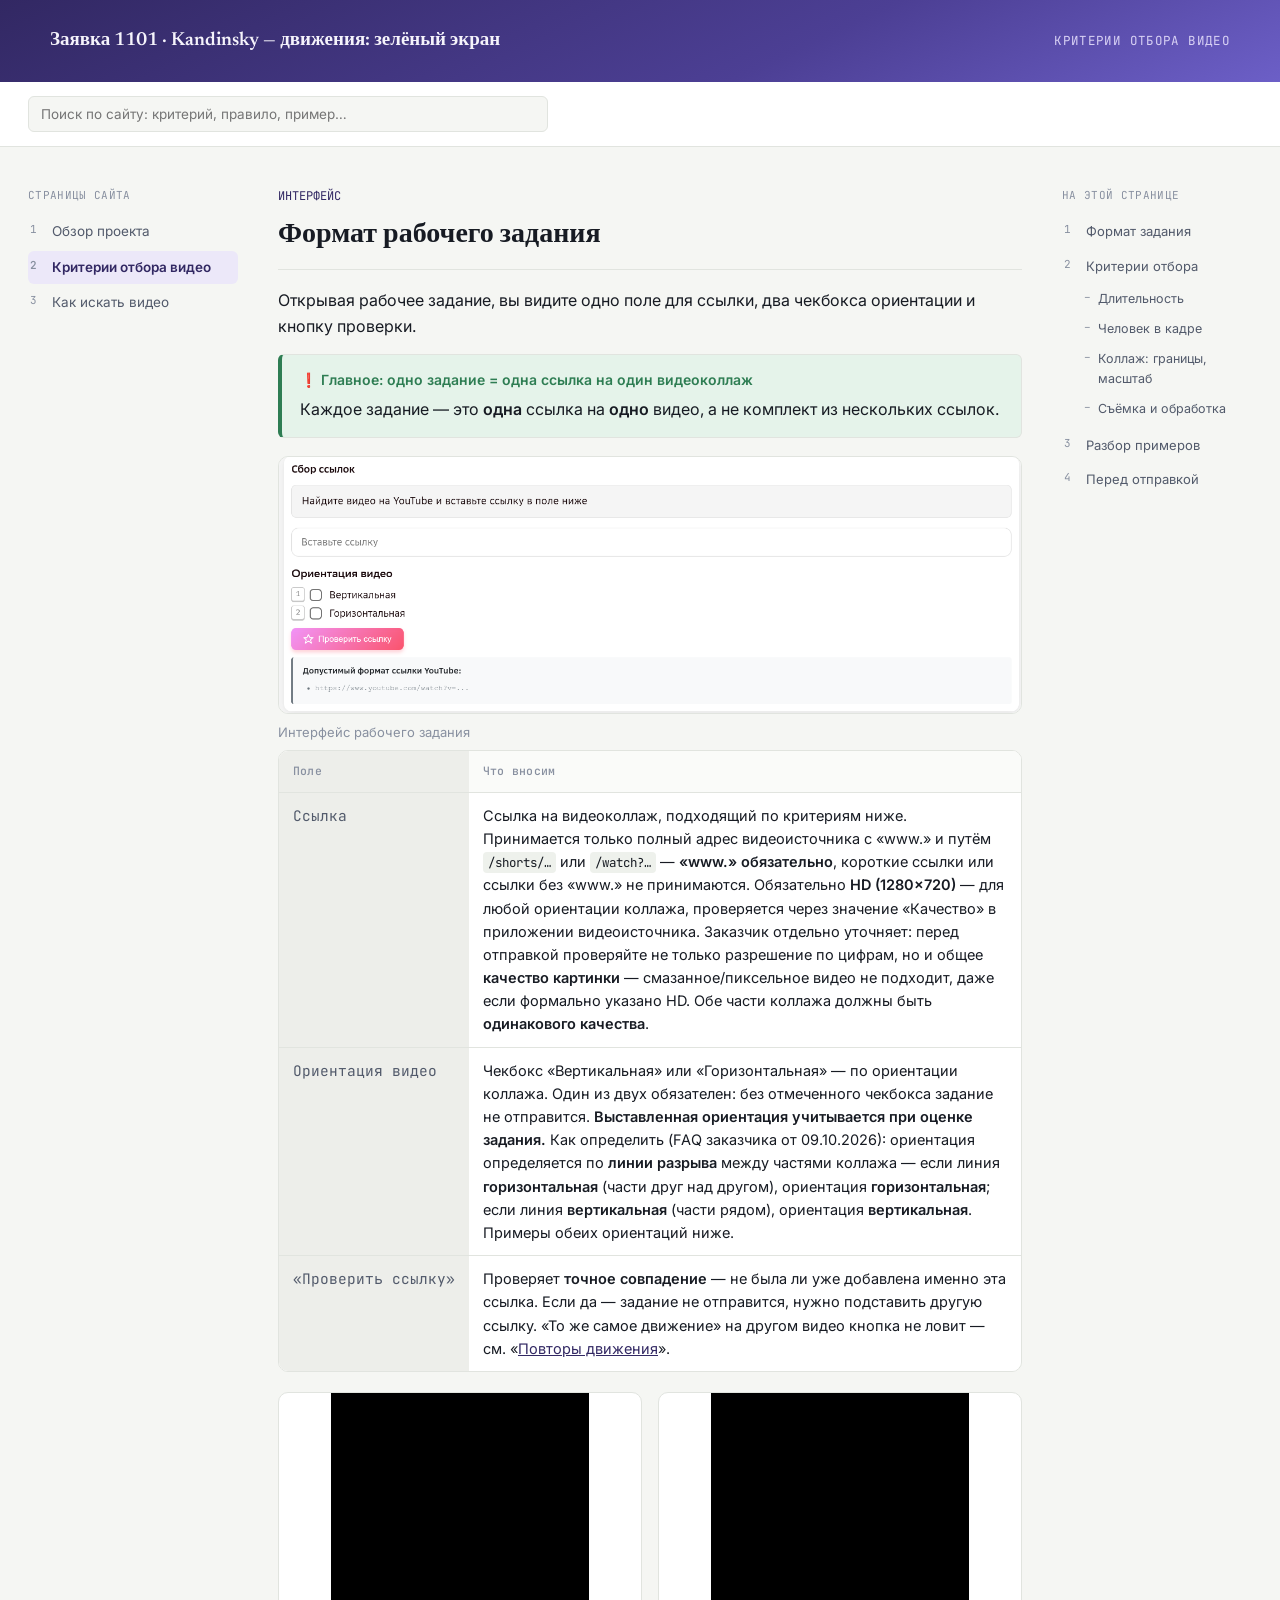
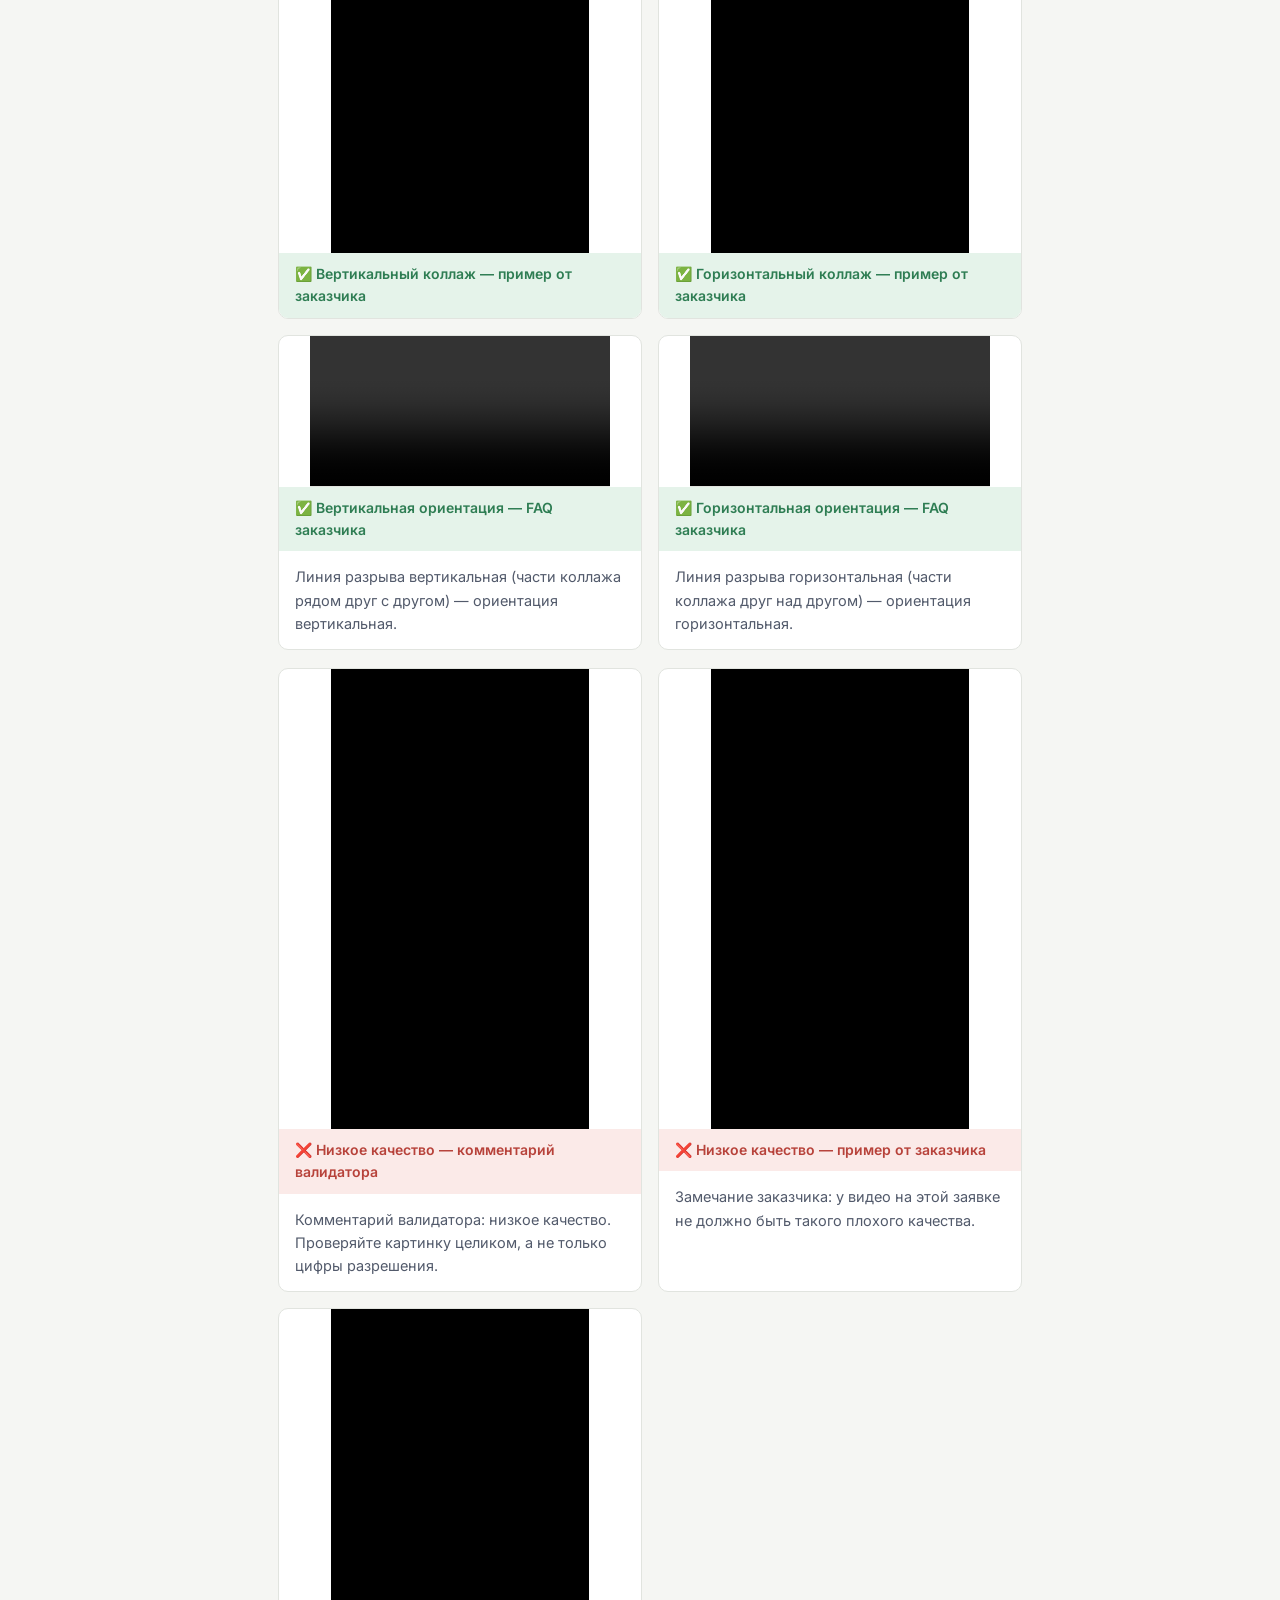
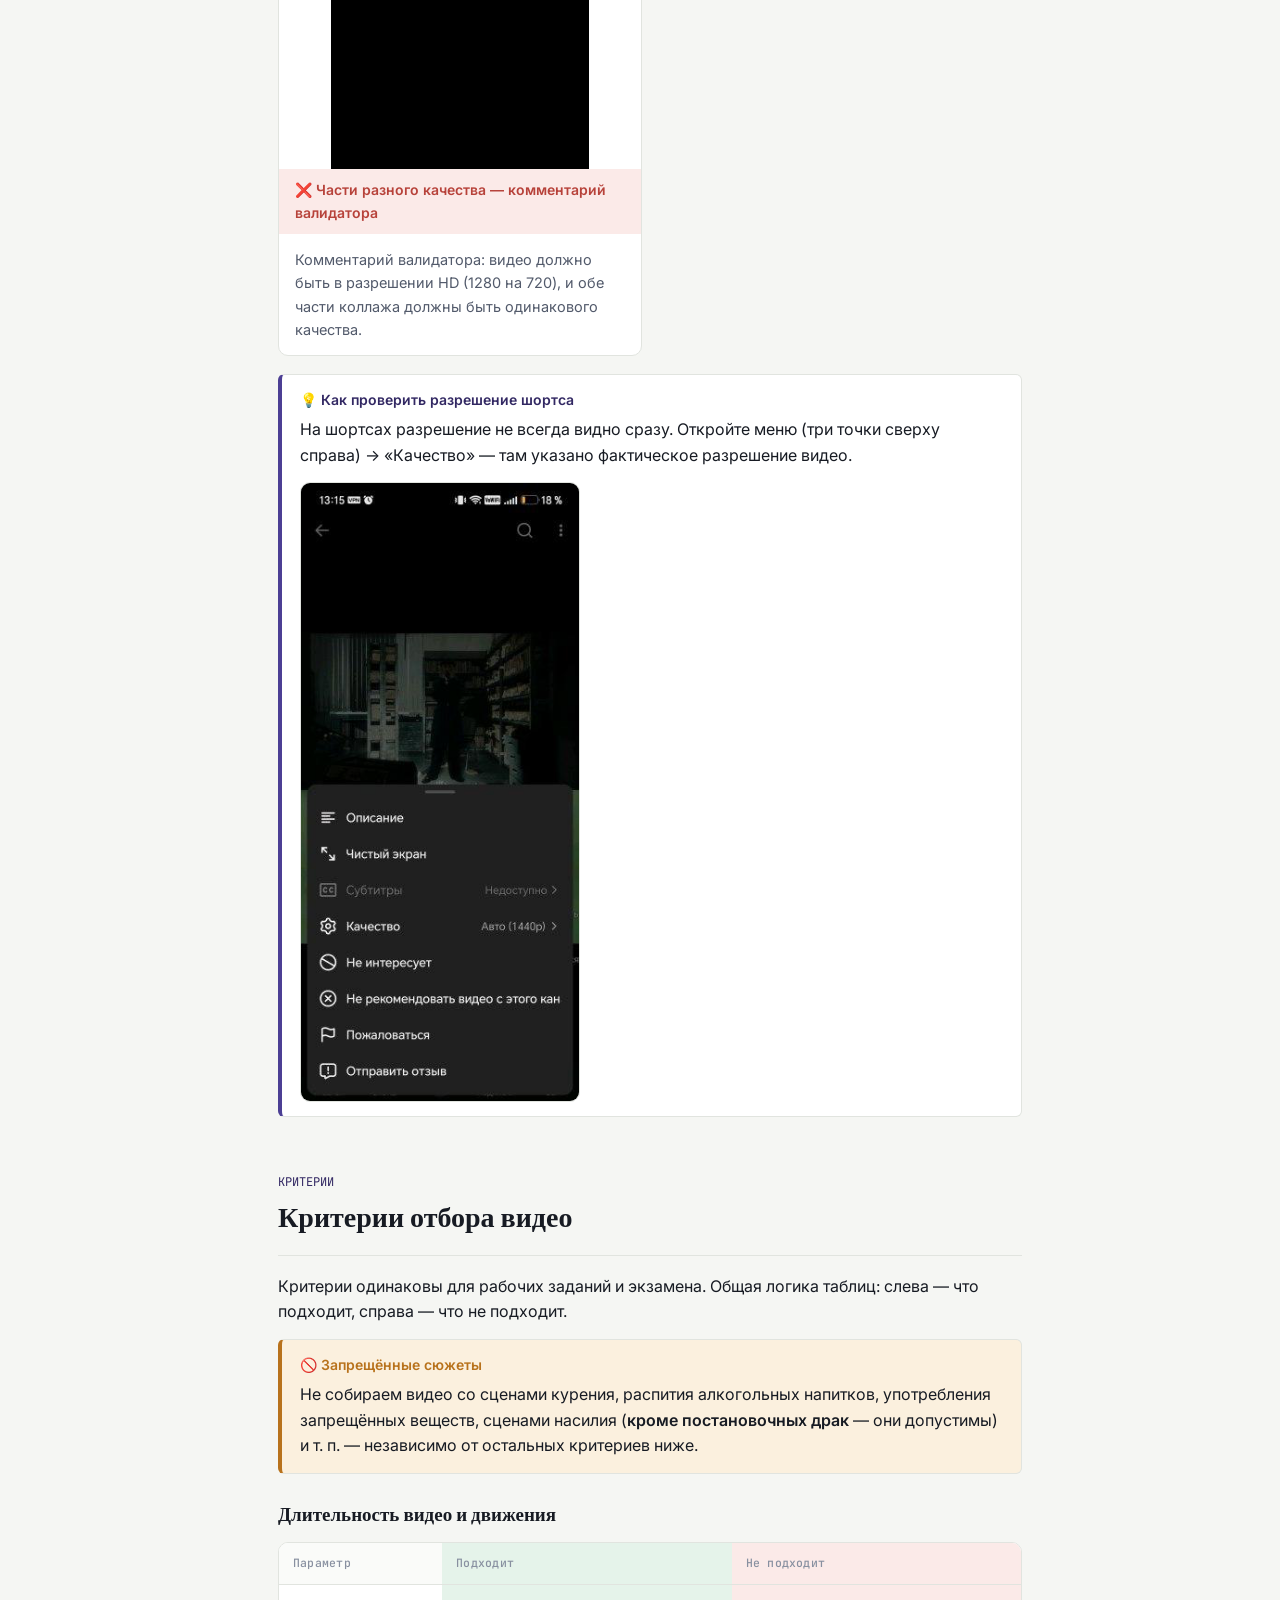
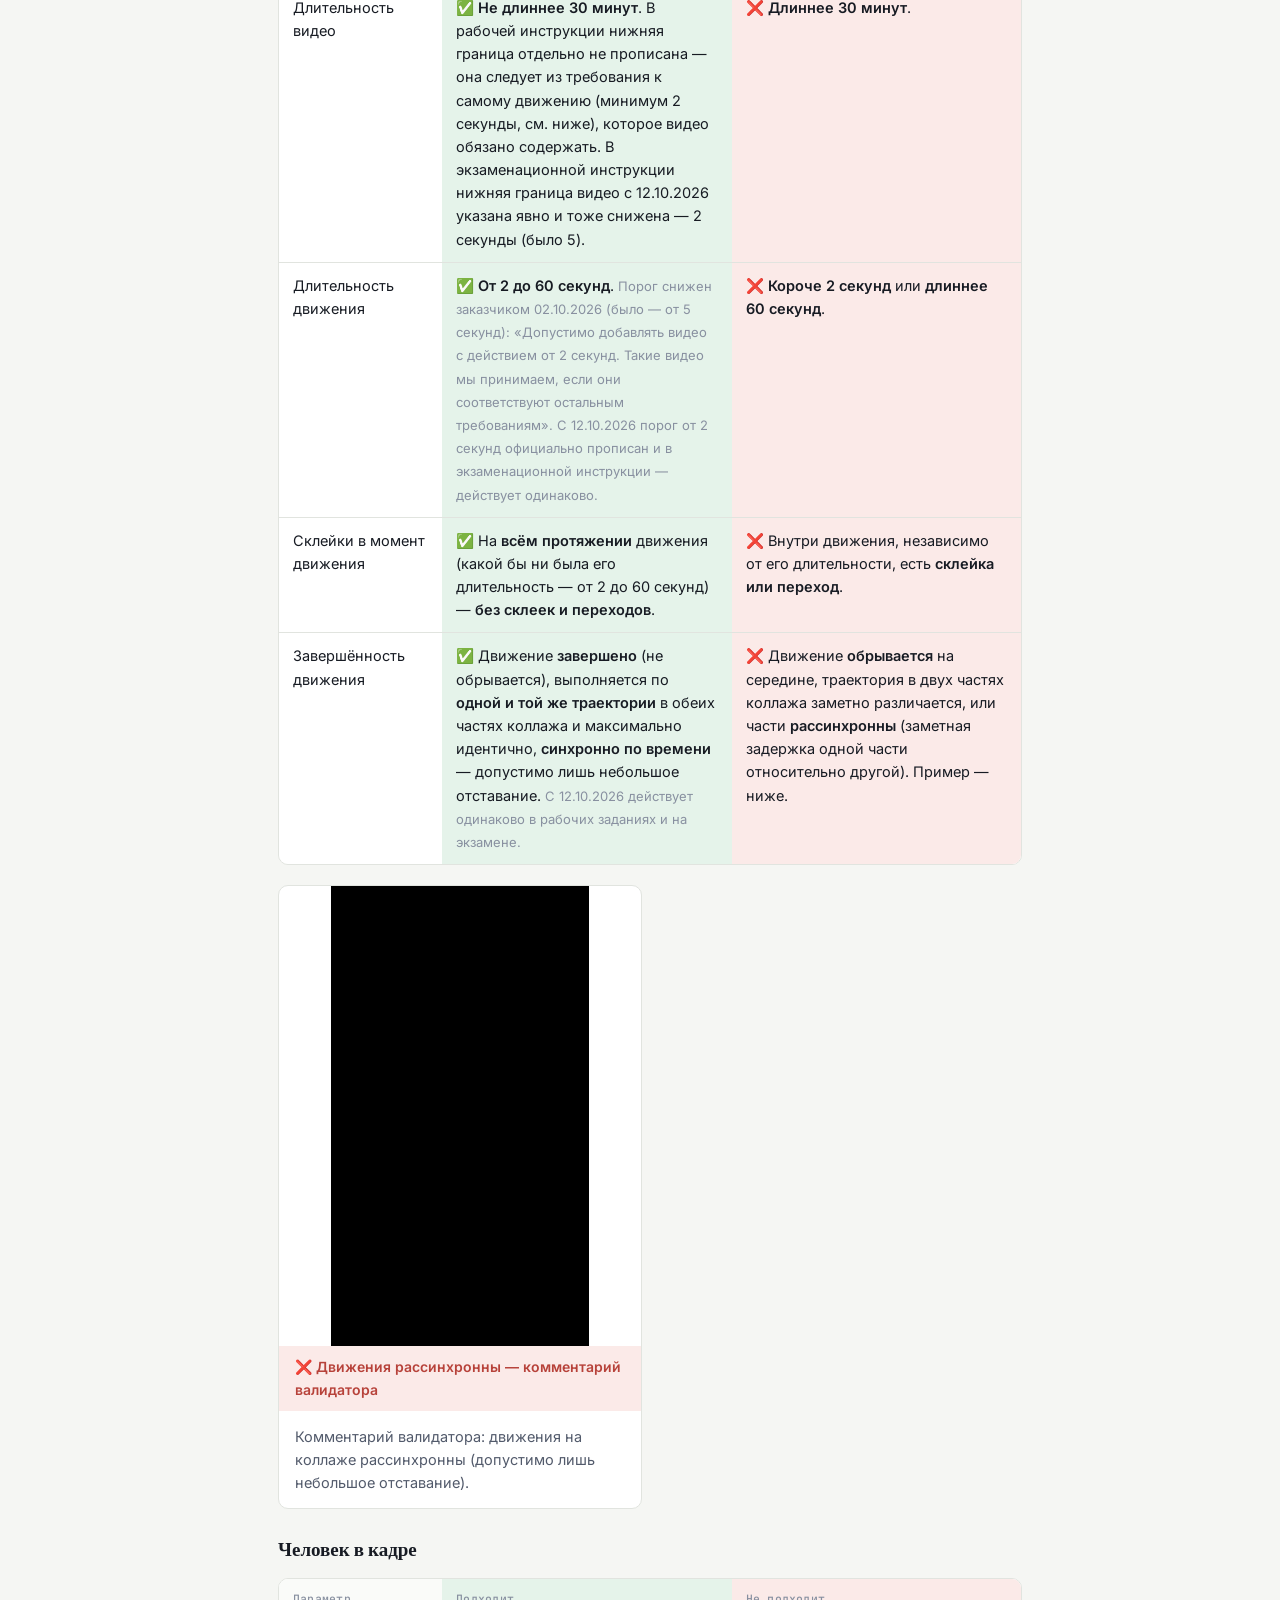
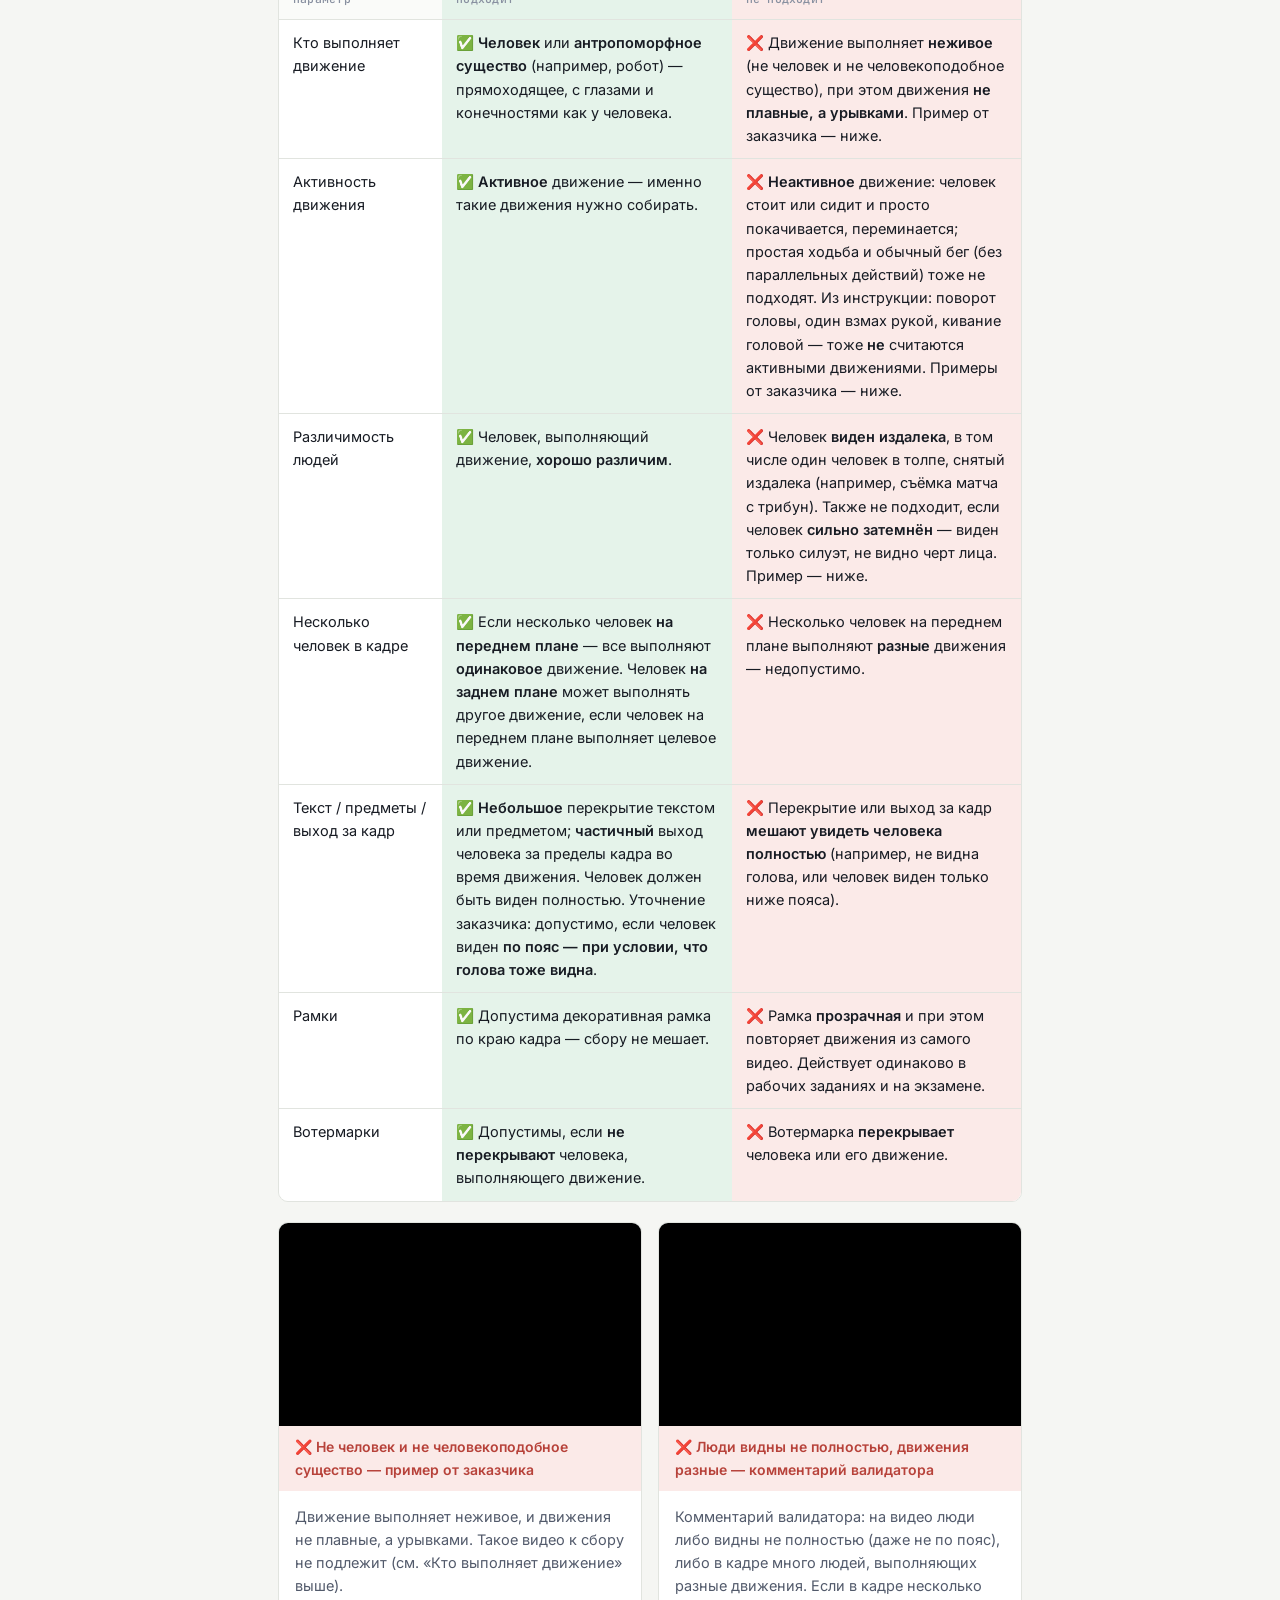
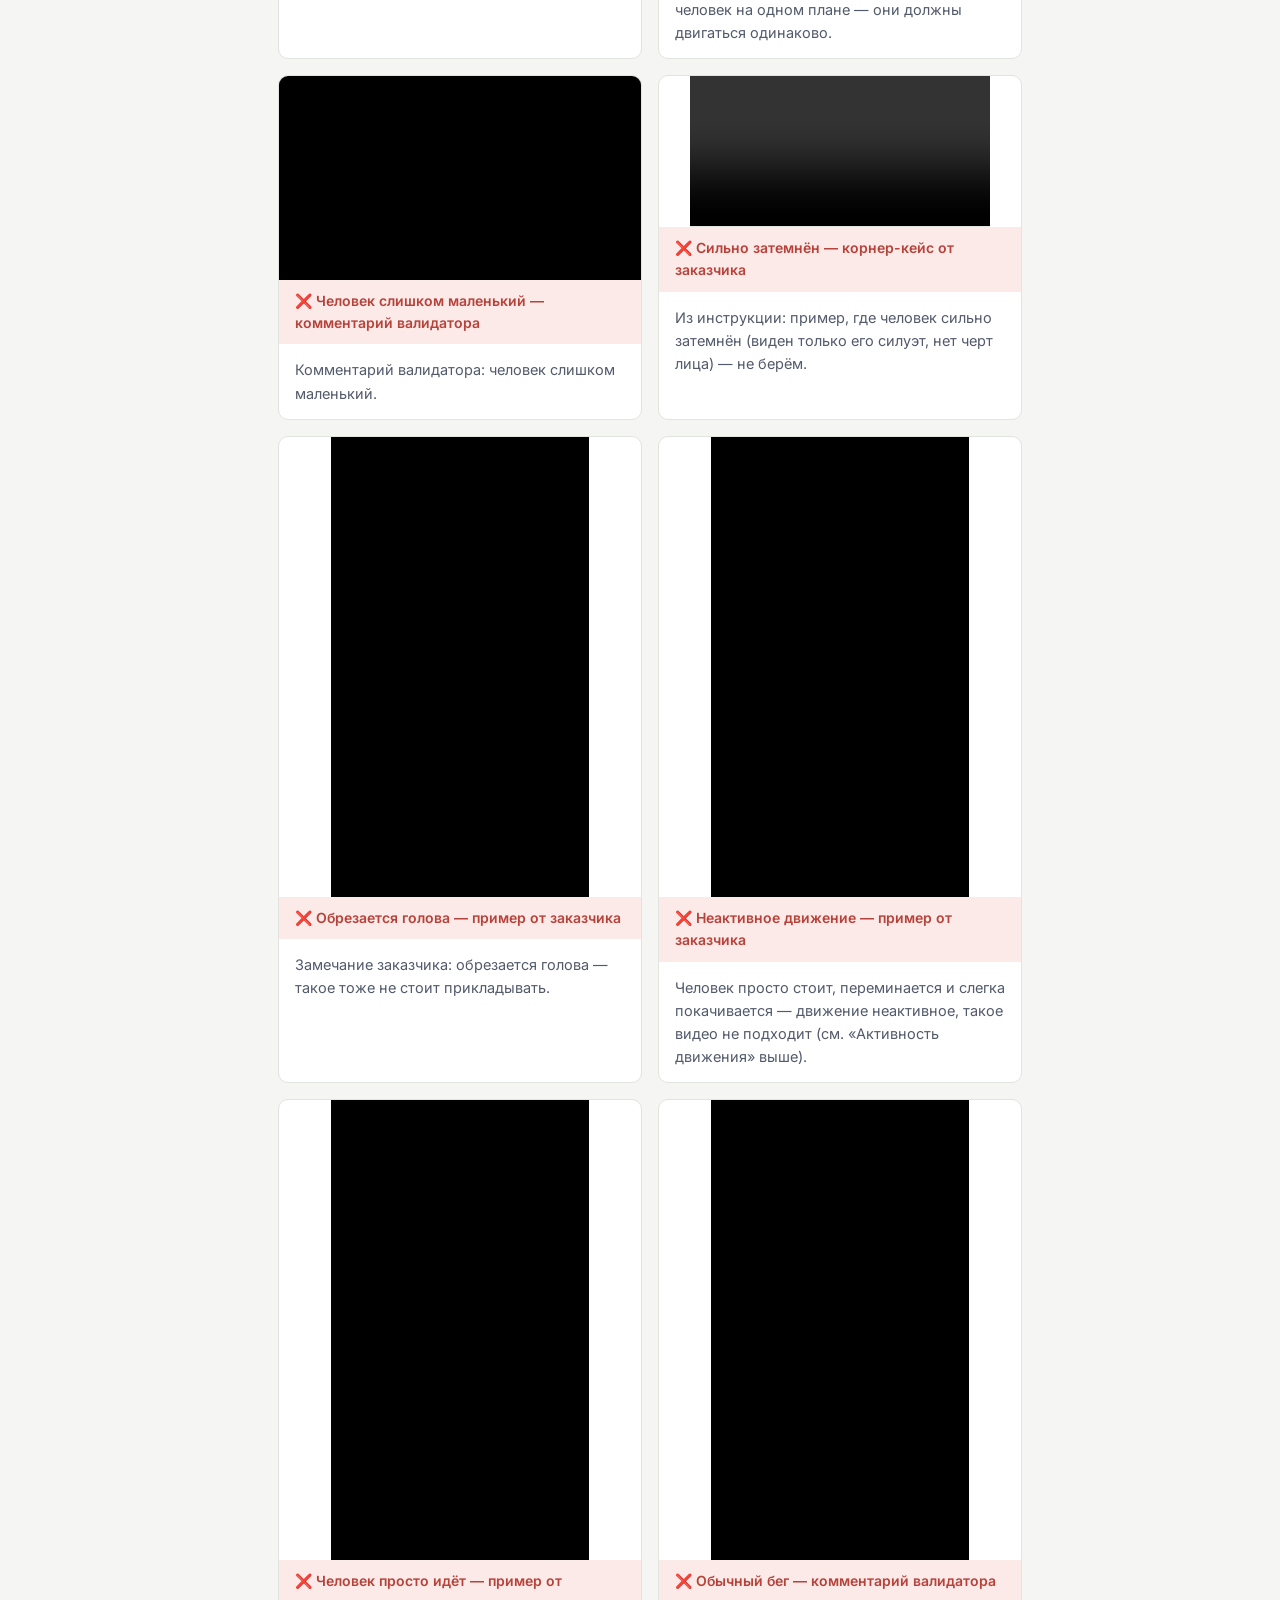
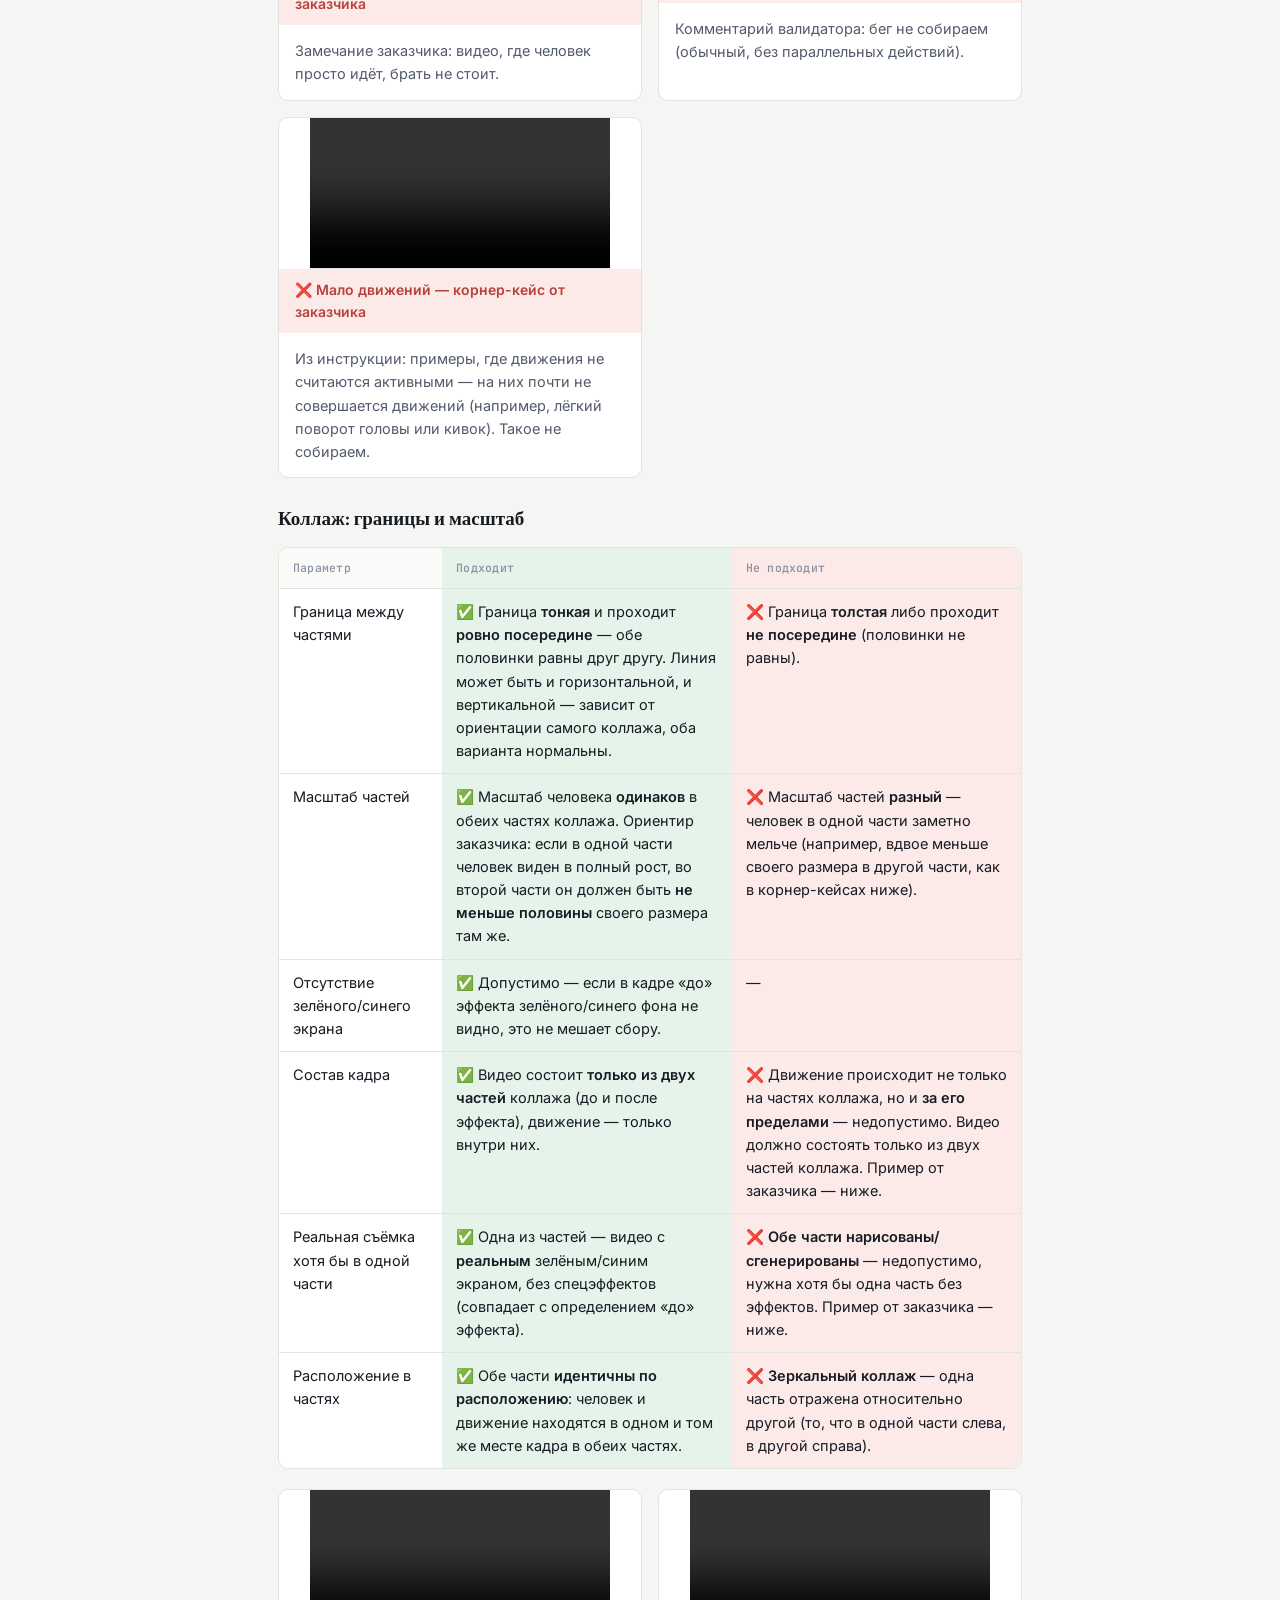
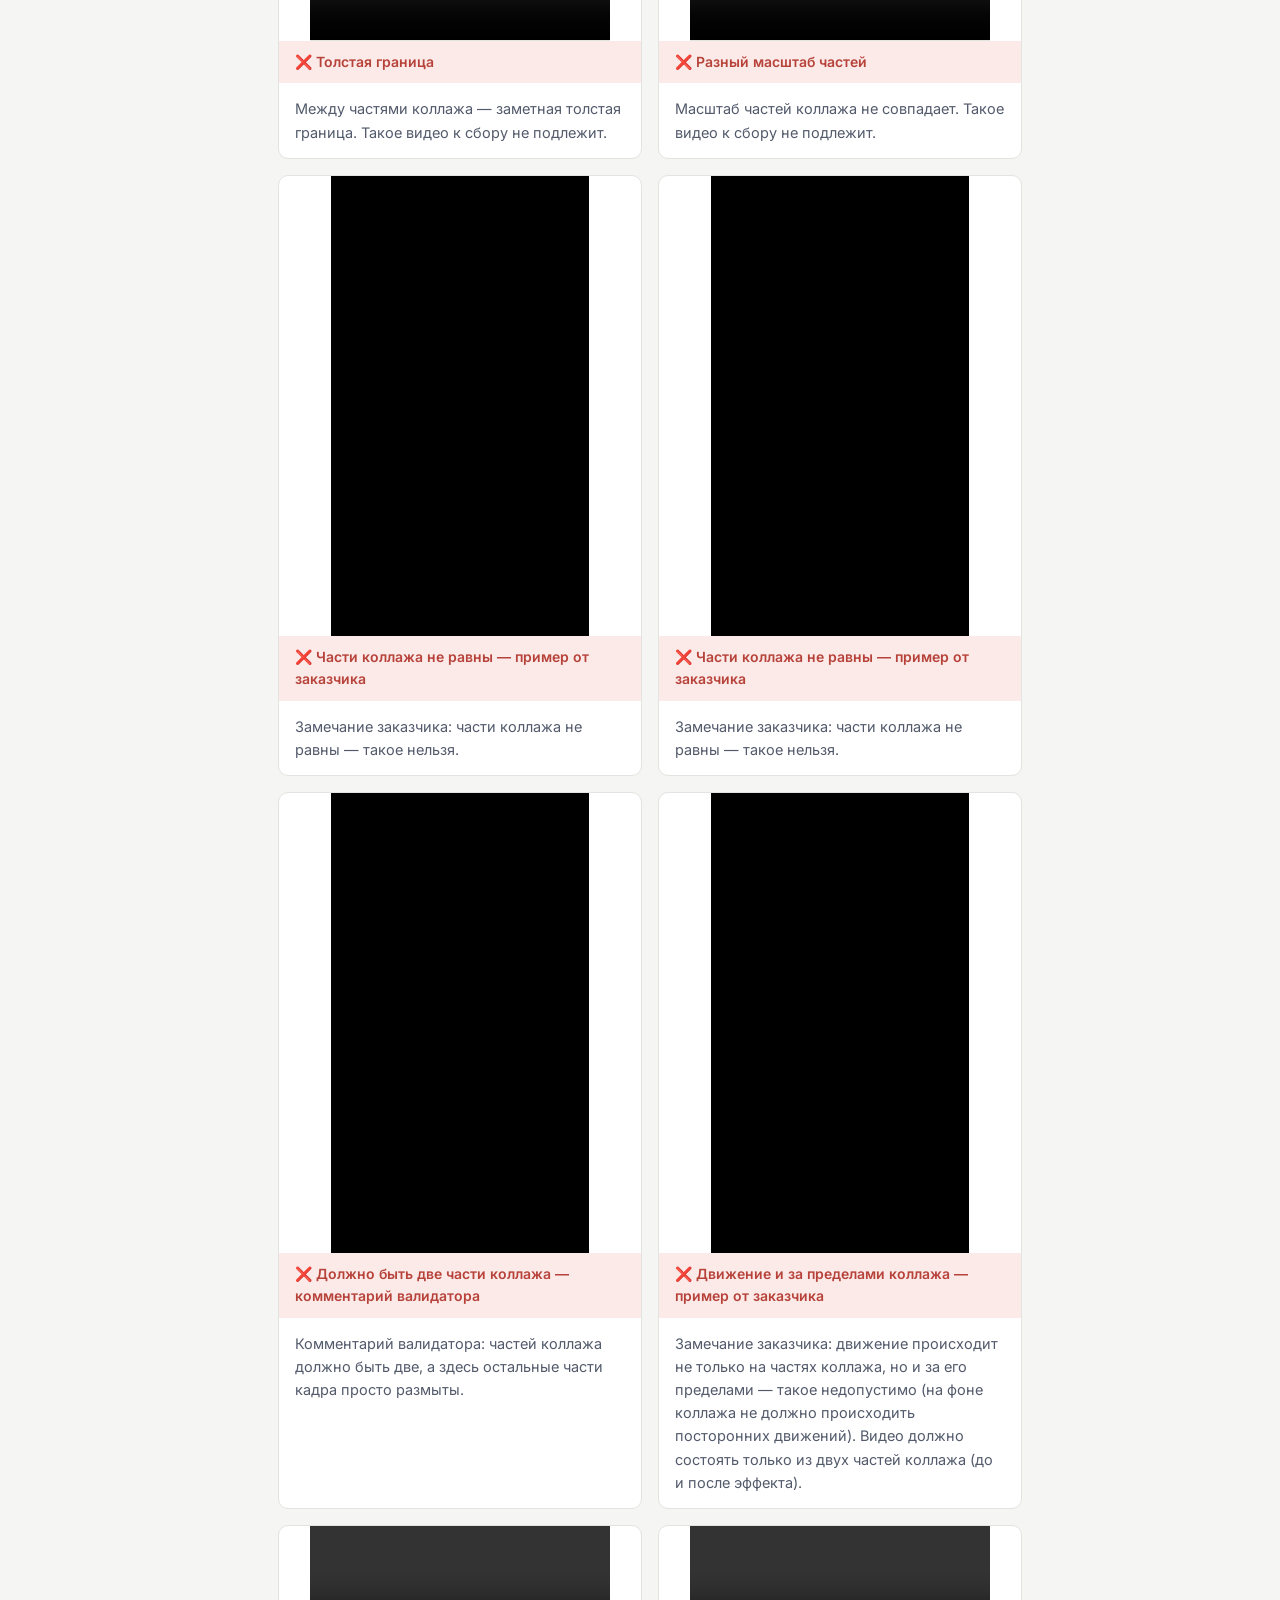
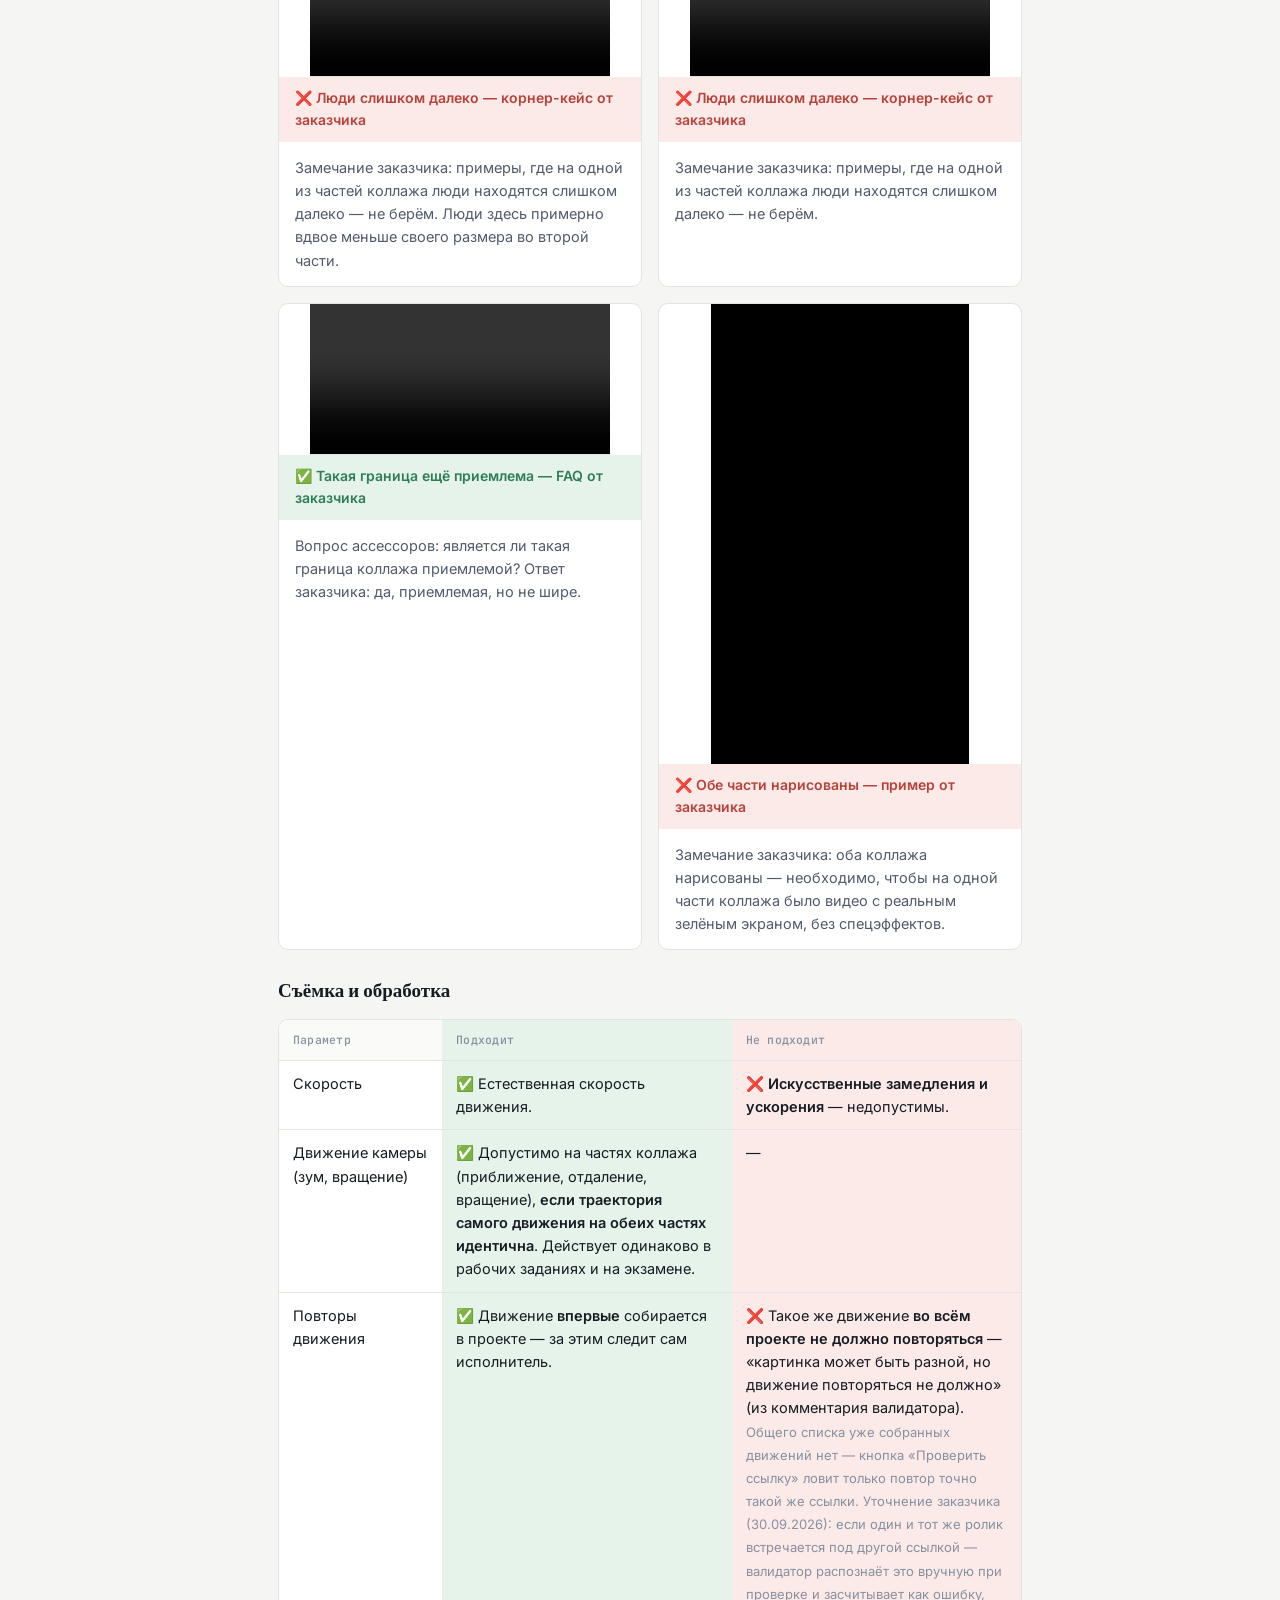
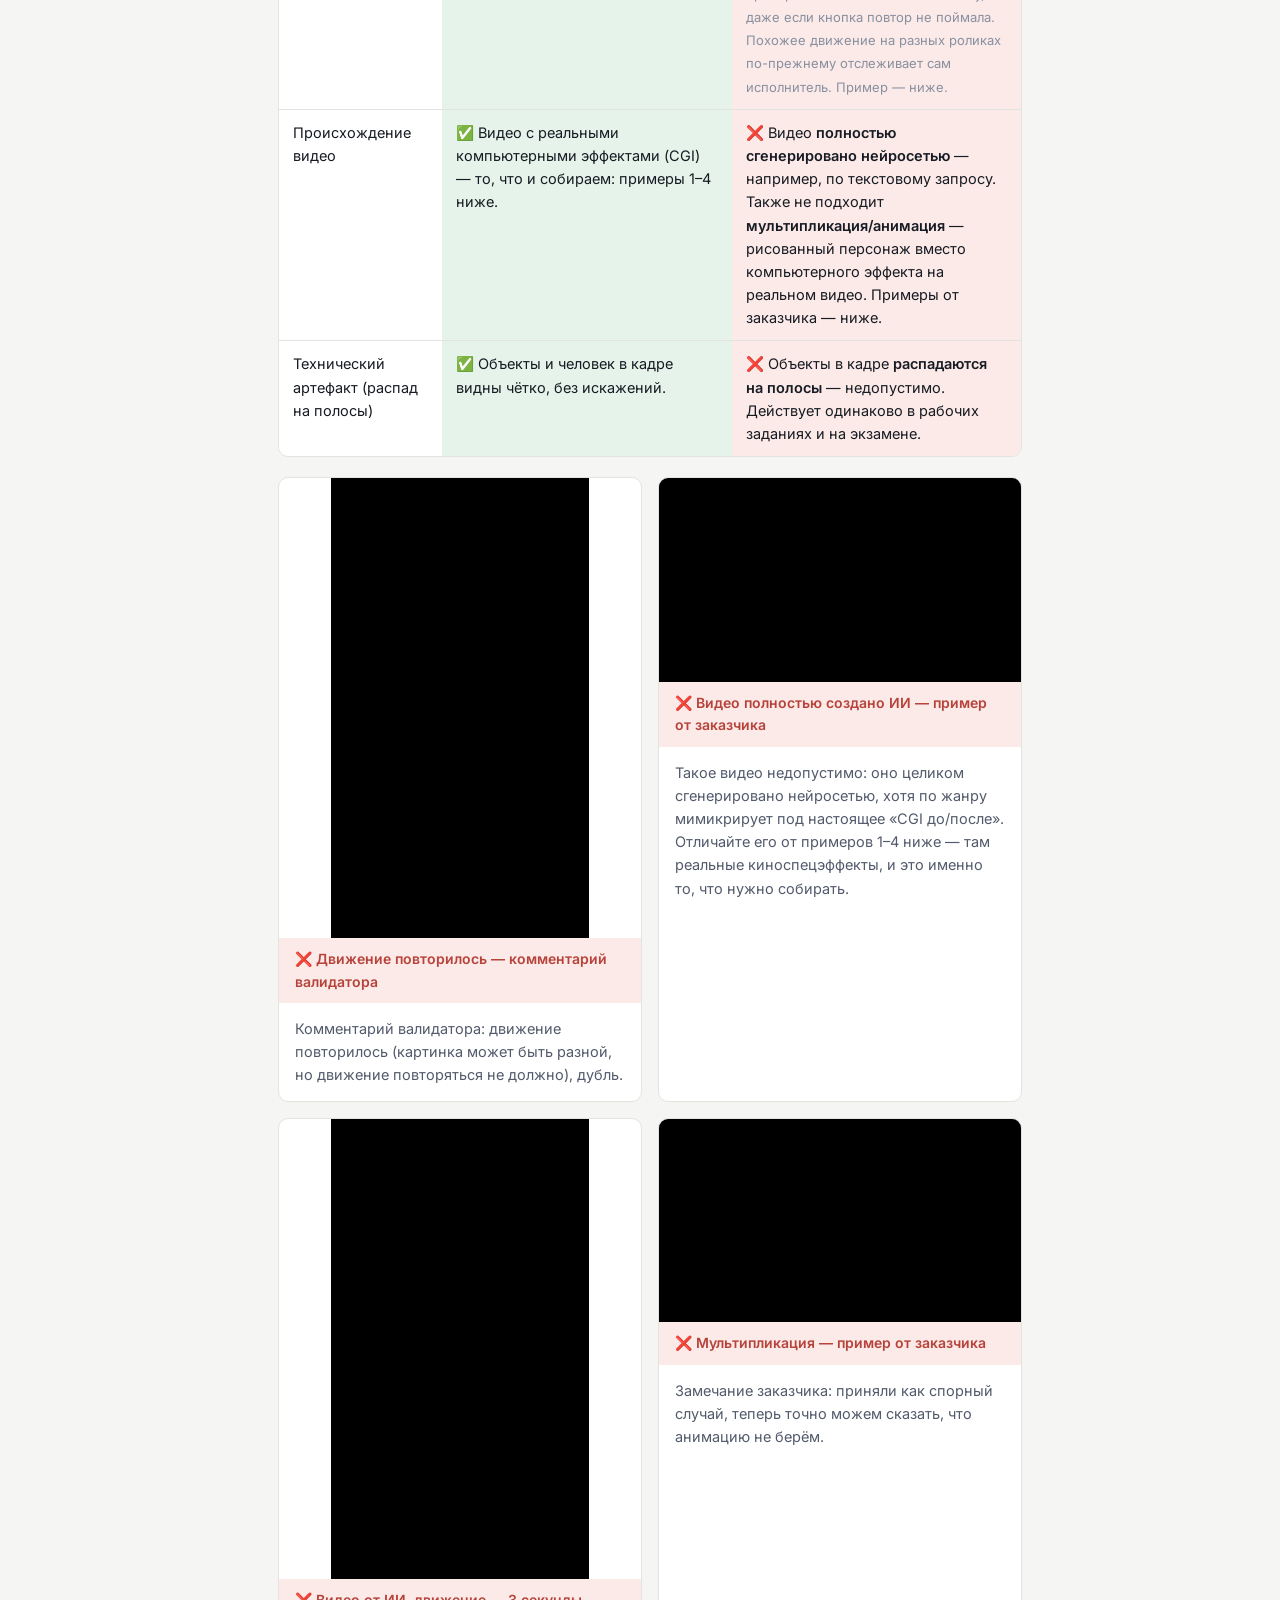
==== site/criteria.html @ 08bce5ee "Внести изменения из экзаменационной инструкции 12.10.2026 Новая инструкция подвела текст экзамена по" ====
<!DOCTYPE html>
<html lang="ru">
<head>
<meta charset="UTF-8">
<meta name="viewport" content="width=device-width, initial-scale=1.0">
<title>Критерии отбора видео · Заявка 1101</title>
<link rel="preconnect" href="https://fonts.googleapis.com">
<link href="https://fonts.googleapis.com/css2?family=Newsreader:ital,opsz,wght@0,6..72,400;0,6..72,500;0,6..72,600;0,6..72,700;1,6..72,500&family=Inter:wght@400;500;600;700&family=JetBrains+Mono:wght@500&display=swap" rel="stylesheet">
<link rel="stylesheet" href="assets/style.css">
</head>
<body>

<header class="page-header">
  <div class="page-header-inner">
    <a class="brand" href="overview.html">Заявка 1101 · Kandinsky — движения: зелёный экран</a>
    <span class="page-title">КРИТЕРИИ ОТБОРА ВИДЕО</span>
  </div>
</header>

<div class="search-bar">
  <div class="search-bar-inner">
    <input type="search" id="site-search-input" class="search-input" placeholder="Поиск по сайту: критерий, правило, пример…" autocomplete="off" aria-label="Поиск по сайту">
    <div id="site-search-results" class="search-results" role="listbox" hidden></div>
  </div>
</div>

<div class="layout">
  <nav class="toc site-nav" aria-label="Страницы сайта">
    <div class="toc-title">СТРАНИЦЫ САЙТА</div>
    <ol>
      <li><a href="overview.html">Обзор проекта</a></li>
      <li><a href="criteria.html" class="active">Критерии отбора видео</a></li>
      <li><a href="search-tips.html">Как искать видео</a></li>
    </ol>
  </nav>

  <main>

    <section id="task-format">
      <p class="eyebrow">ИНТЕРФЕЙС</p>
      <h2>Формат рабочего задания</h2>
      <p>Открывая рабочее задание, вы видите одно поле для ссылки, два чекбокса ориентации и кнопку проверки.</p>

      <div class="callout ok">
        <div class="callout-title">❗ Главное: одно задание = одна ссылка на один видеоколлаж</div>
        <p style="margin-bottom:0;">Каждое задание — это <strong>одна</strong> ссылка на <strong>одно</strong> видео, а не комплект из нескольких ссылок.</p>
      </div>

      <figure class="zoom-wrap" style="margin:0 0 8px;">
        <img src="assets/interface-work.png" alt="Интерфейс рабочего задания: поле ссылки, ориентация видео, кнопка «Проверить ссылку»">
        <figcaption class="quiet">Интерфейс рабочего задания</figcaption>
      </figure>

      <div class="table-wrap">
        <table>
          <thead><tr><th class="field">Поле</th><th>Что вносим</th></tr></thead>
          <tbody>
            <tr id="field-link"><td class="num field">Ссылка</td><td>Ссылка на видеоколлаж, подходящий по критериям ниже. Принимается только полный адрес видеоисточника с «www.» и путём <code>/shorts/…</code> или <code>/watch?…</code> — <strong>«www.» обязательно</strong>, короткие ссылки или ссылки без «www.» не принимаются. Обязательно <strong>HD (1280×720)</strong> — для любой ориентации коллажа, проверяется через значение «Качество» в приложении видеоисточника. Заказчик отдельно уточняет: перед отправкой проверяйте не только разрешение по цифрам, но и общее <strong>качество картинки</strong> — смазанное/пиксельное видео не подходит, даже если формально указано HD. Обе части коллажа должны быть <strong>одинакового качества</strong>.</td></tr>
            <tr id="field-orientation"><td class="num field">Ориентация видео</td><td>Чекбокс «Вертикальная» или «Горизонтальная» — по ориентации коллажа. Один из двух обязателен: без отмеченного чекбокса задание не отправится. <strong>Выставленная ориентация учитывается при оценке задания.</strong> Как определить (FAQ заказчика от 09.10.2026): ориентация определяется по <strong>линии разрыва</strong> между частями коллажа — если линия <strong>горизонтальная</strong> (части друг над другом), ориентация <strong>горизонтальная</strong>; если линия <strong>вертикальная</strong> (части рядом), ориентация <strong>вертикальная</strong>. Примеры обеих ориентаций ниже.</td></tr>
            <tr id="field-check"><td class="num field">«Проверить ссылку»</td><td>Проверяет <strong>точное совпадение</strong> — не была ли уже добавлена именно эта ссылка. Если да — задание не отправится, нужно подставить другую ссылку. «То же самое движение» на другом видео кнопка не ловит — см. «<a href="#crit-povtory">Повторы движения</a>».</td></tr>
          </tbody>
        </table>
      </div>

      <div class="example-grid">
        <div class="example-card pass" style="margin-bottom:0;">
          <iframe class="media portrait" src="https://www.youtube.com/embed/WPuFdMbOcoM" title="Пример вертикального коллажа — от заказчика" loading="lazy" referrerpolicy="strict-origin-when-cross-origin" allowfullscreen></iframe>
          <div class="status">✅ Вертикальный коллаж — пример от заказчика</div>
        </div>
        <div class="example-card pass" style="margin-bottom:0;">
          <iframe class="media portrait" src="https://www.youtube.com/embed/5GUFgEs8z3Q" title="Пример горизонтального коллажа — от заказчика" loading="lazy" referrerpolicy="strict-origin-when-cross-origin" allowfullscreen></iframe>
          <div class="status">✅ Горизонтальный коллаж — пример от заказчика</div>
        </div>
        <div class="example-card pass" style="margin-bottom:0;">
          <video class="media portrait" controls preload="metadata" src="assets/example-orientation-vertical.mp4"></video>
          <div class="status">✅ Вертикальная ориентация — FAQ заказчика</div>
          <div class="body"><p>Линия разрыва вертикальная (части коллажа рядом друг с другом) — ориентация вертикальная.</p></div>
        </div>
        <div class="example-card pass" style="margin-bottom:0;">
          <video class="media portrait" controls preload="metadata" src="assets/example-orientation-horizontal.mp4"></video>
          <div class="status">✅ Горизонтальная ориентация — FAQ заказчика</div>
          <div class="body"><p>Линия разрыва горизонтальная (части коллажа друг над другом) — ориентация горизонтальная.</p></div>
        </div>
      </div>

      <div class="example-grid">
        <div class="example-card fail" style="margin-bottom:0;">
          <iframe class="media portrait" src="https://www.youtube.com/embed/aAt-lIbUnRo" title="Пример: низкое качество видео — не подходит" loading="lazy" referrerpolicy="strict-origin-when-cross-origin" allowfullscreen></iframe>
          <div class="status">❌ Низкое качество — комментарий валидатора</div>
          <div class="body"><p>Комментарий валидатора: низкое качество. Проверяйте картинку целиком, а не только цифры разрешения.</p></div>
        </div>
        <div class="example-card fail" style="margin-bottom:0;">
          <iframe class="media portrait" src="https://www.youtube.com/embed/8A8tXHWNIYk" title="Пример: низкое качество видео — не подходит" loading="lazy" referrerpolicy="strict-origin-when-cross-origin" allowfullscreen></iframe>
          <div class="status">❌ Низкое качество — пример от заказчика</div>
          <div class="body"><p>Замечание заказчика: у видео на этой заявке не должно быть такого плохого качества.</p></div>
        </div>
        <div class="example-card fail" style="margin-bottom:0;">
          <iframe class="media portrait" src="https://www.youtube.com/embed/ynz_6fxnCfw" title="Пример: части коллажа разного качества — не подходит" loading="lazy" referrerpolicy="strict-origin-when-cross-origin" allowfullscreen></iframe>
          <div class="status">❌ Части разного качества — комментарий валидатора</div>
          <div class="body"><p>Комментарий валидатора: видео должно быть в разрешении HD (1280 на 720), и обе части коллажа должны быть одинакового качества.</p></div>
        </div>
      </div>

      <div class="callout info">
        <div class="callout-title">💡 Как проверить разрешение шортса</div>
        <p>На шортсах разрешение не всегда видно сразу. Откройте меню (три точки сверху справа) → «Качество» — там указано фактическое разрешение видео.</p>
        <figure style="margin:12px 0 0; max-width:280px;">
          <img src="assets/check-resolution-menu.png" alt="Меню видеоисточника с пунктом «Качество» для проверки разрешения" style="width:100%; display:block; border-radius:var(--radius-m); border:1px solid var(--line);">
        </figure>
      </div>
    </section>

    <section id="criteria">
      <p class="eyebrow">КРИТЕРИИ</p>
      <h2>Критерии отбора видео</h2>
      <p>Критерии одинаковы для рабочих заданий и экзамена. Общая логика таблиц: слева — что подходит, справа — что не подходит.</p>

      <div class="callout warn" id="crit-zapreshchennye-syuzhety">
        <div class="callout-title">🚫 Запрещённые сюжеты</div>
        <p style="margin-bottom:0;">Не собираем видео со сценами курения, распития алкогольных напитков, употребления запрещённых веществ, сценами насилия (<strong>кроме постановочных драк</strong> — они допустимы) и т. п. — независимо от остальных критериев ниже.</p>
      </div>

      <h3 id="crit-g-duration">Длительность видео и движения</h3>
      <div class="table-wrap fixed">
        <table>
          <colgroup><col style="width:22%"><col style="width:39%"><col style="width:39%"></colgroup>
          <thead><tr><th>Параметр</th><th class="za">Подходит</th><th class="protiv">Не подходит</th></tr></thead>
          <tbody>
            <tr id="crit-dlitelnost-video"><td>Длительность видео</td><td class="za">✅ <strong>Не длиннее 30 минут</strong>. В рабочей инструкции нижняя граница отдельно не прописана — она следует из требования к самому движению (минимум 2 секунды, см. ниже), которое видео обязано содержать. В экзаменационной инструкции нижняя граница видео с 12.10.2026 указана явно и тоже снижена — 2 секунды (было 5).</td><td class="protiv">❌ <strong>Длиннее 30 минут</strong>.</td></tr>
            <tr id="crit-dlitelnost-dvizheniya"><td>Длительность движения</td><td class="za">✅ <strong>От 2 до 60 секунд</strong>. <span class="quiet">Порог снижен заказчиком 02.10.2026 (было — от 5 секунд): «Допустимо добавлять видео с действием от 2 секунд. Такие видео мы принимаем, если они соответствуют остальным требованиям». С 12.10.2026 порог от 2 секунд официально прописан и в экзаменационной инструкции — действует одинаково.</span></td><td class="protiv">❌ <strong>Короче 2 секунд</strong> или <strong>длиннее 60 секунд</strong>.</td></tr>
            <tr id="crit-skleyki"><td>Склейки в момент движения</td><td class="za">✅ На <strong>всём протяжении</strong> движения (какой бы ни была его длительность — от 2 до 60 секунд) — <strong>без склеек и переходов</strong>.</td><td class="protiv">❌ Внутри движения, независимо от его длительности, есть <strong>склейка или переход</strong>.</td></tr>
            <tr id="crit-zavershennost"><td>Завершённость движения</td><td class="za">✅ Движение <strong>завершено</strong> (не обрывается), выполняется по <strong>одной и той же траектории</strong> в обеих частях коллажа и максимально идентично, <strong>синхронно по времени</strong> — допустимо лишь небольшое отставание. <span class="quiet">С 12.10.2026 действует одинаково в рабочих заданиях и на экзамене.</span></td><td class="protiv">❌ Движение <strong>обрывается</strong> на середине, траектория в двух частях коллажа заметно различается, или части <strong>рассинхронны</strong> (заметная задержка одной части относительно другой). Пример — ниже.</td></tr>
          </tbody>
        </table>
      </div>

      <div class="example-grid">
        <div class="example-card fail" style="margin-bottom:0;">
          <iframe class="media portrait" src="https://www.youtube.com/embed/hUtE_CIfoC0" title="Пример: движения на коллаже рассинхронны — не подходит" loading="lazy" referrerpolicy="strict-origin-when-cross-origin" allowfullscreen></iframe>
          <div class="status">❌ Движения рассинхронны — комментарий валидатора</div>
          <div class="body"><p>Комментарий валидатора: движения на коллаже рассинхронны (допустимо лишь небольшое отставание).</p></div>
        </div>
      </div>

      <h3 id="crit-g-people">Человек в кадре</h3>
      <div class="table-wrap fixed">
        <table>
          <colgroup><col style="width:22%"><col style="width:39%"><col style="width:39%"></colgroup>
          <thead><tr><th>Параметр</th><th class="za">Подходит</th><th class="protiv">Не подходит</th></tr></thead>
          <tbody>
            <tr id="crit-sushchestvo"><td>Кто выполняет движение</td><td class="za">✅ <strong>Человек</strong> или <strong>антропоморфное существо</strong> (например, робот) — прямоходящее, с глазами и конечностями как у человека.</td><td class="protiv">❌ Движение выполняет <strong>неживое</strong> (не человек и не человекоподобное существо), при этом движения <strong>не плавные, а урывками</strong>. Пример от заказчика — ниже.</td></tr>
            <tr id="crit-aktivnost"><td>Активность движения</td><td class="za">✅ <strong>Активное</strong> движение — именно такие движения нужно собирать.</td><td class="protiv">❌ <strong>Неактивное</strong> движение: человек стоит или сидит и просто покачивается, переминается; простая ходьба и обычный бег (без параллельных действий) тоже не подходят. Из инструкции: поворот головы, один взмах рукой, кивание головой — тоже <strong>не</strong> считаются активными движениями. Примеры от заказчика — ниже.</td></tr>
            <tr id="crit-razlichimost"><td>Различимость людей</td><td class="za">✅ Человек, выполняющий движение, <strong>хорошо различим</strong>.</td><td class="protiv">❌ Человек <strong>виден издалека</strong>, в том числе один человек в толпе, снятый издалека (например, съёмка матча с трибун). Также не подходит, если человек <strong>сильно затемнён</strong> — виден только силуэт, не видно черт лица. Пример — ниже.</td></tr>
            <tr id="crit-neskolko-chelovek"><td>Несколько человек в кадре</td><td class="za">✅ Если несколько человек <strong>на переднем плане</strong> — все выполняют <strong>одинаковое</strong> движение. Человек <strong>на заднем плане</strong> может выполнять другое движение, если человек на переднем плане выполняет целевое движение.</td><td class="protiv">❌ Несколько человек на переднем плане выполняют <strong>разные</strong> движения — недопустимо.</td></tr>
            <tr id="crit-perekrytie"><td>Текст / предметы / выход за кадр</td><td class="za">✅ <strong>Небольшое</strong> перекрытие текстом или предметом; <strong>частичный</strong> выход человека за пределы кадра во время движения. Человек должен быть виден полностью. Уточнение заказчика: допустимо, если человек виден <strong>по пояс — при условии, что голова тоже видна</strong>.</td><td class="protiv">❌ Перекрытие или выход за кадр <strong>мешают увидеть человека полностью</strong> (например, не видна голова, или человек виден только ниже пояса).</td></tr>
            <tr id="crit-ramki"><td>Рамки</td><td class="za">✅ Допустима декоративная рамка по краю кадра — сбору не мешает.</td><td class="protiv">❌ Рамка <strong>прозрачная</strong> и при этом повторяет движения из самого видео. Действует одинаково в рабочих заданиях и на экзамене.</td></tr>
            <tr id="crit-votermarki"><td>Вотермарки</td><td class="za">✅ Допустимы, если <strong>не перекрывают</strong> человека, выполняющего движение.</td><td class="protiv">❌ Вотермарка <strong>перекрывает</strong> человека или его движение.</td></tr>
          </tbody>
        </table>
      </div>

      <div class="example-grid">
        <div class="example-card fail" style="margin-bottom:0;">
          <iframe class="media" src="https://www.youtube.com/embed/uINhIsOQSoo" title="Пример: движение выполняет неживое, урывками — не подходит" loading="lazy" referrerpolicy="strict-origin-when-cross-origin" allowfullscreen></iframe>
          <div class="status">❌ Не человек и не человекоподобное существо — пример от заказчика</div>
          <div class="body"><p>Движение выполняет неживое, и движения не плавные, а урывками. Такое видео к сбору не подлежит (см. «Кто выполняет движение» выше).</p></div>
        </div>
        <div class="example-card fail" style="margin-bottom:0;">
          <iframe class="media" src="https://www.youtube.com/embed/Si9EeNqM_kI" title="Пример: люди видны не полностью и выполняют разные движения — не подходит" loading="lazy" referrerpolicy="strict-origin-when-cross-origin" allowfullscreen></iframe>
          <div class="status">❌ Люди видны не полностью, движения разные — комментарий валидатора</div>
          <div class="body"><p>Комментарий валидатора: на видео люди либо видны не полностью (даже не по пояс), либо в кадре много людей, выполняющих разные движения. Если в кадре несколько человек на одном плане — они должны двигаться одинаково.</p></div>
        </div>
        <div class="example-card fail" style="margin-bottom:0;">
          <iframe class="media" src="https://www.youtube.com/embed/hpL1NMPq1RQ" title="Пример: человек слишком маленький — не подходит" loading="lazy" referrerpolicy="strict-origin-when-cross-origin" allowfullscreen></iframe>
          <div class="status">❌ Человек слишком маленький — комментарий валидатора</div>
          <div class="body"><p>Комментарий валидатора: человек слишком маленький.</p></div>
        </div>
        <div class="example-card fail" style="margin-bottom:0;">
          <video class="media portrait" controls preload="metadata" src="assets/corner-dark-silhouette.mp4"></video>
          <div class="status">❌ Сильно затемнён — корнер-кейс от заказчика</div>
          <div class="body"><p>Из инструкции: пример, где человек сильно затемнён (виден только его силуэт, нет черт лица) — не берём.</p></div>
        </div>
        <div class="example-card fail" style="margin-bottom:0;">
          <iframe class="media portrait" src="https://www.youtube.com/embed/OrE1nEDkn-Y" title="Пример: голова человека обрезана краем кадра — не подходит" loading="lazy" referrerpolicy="strict-origin-when-cross-origin" allowfullscreen></iframe>
          <div class="status">❌ Обрезается голова — пример от заказчика</div>
          <div class="body"><p>Замечание заказчика: обрезается голова — такое тоже не стоит прикладывать.</p></div>
        </div>
        <div class="example-card fail" style="margin-bottom:0;">
          <iframe class="media portrait" src="https://www.youtube.com/embed/505pcmLBy60" title="Пример: неактивное движение, человек просто переминается — не подходит" loading="lazy" referrerpolicy="strict-origin-when-cross-origin" allowfullscreen></iframe>
          <div class="status">❌ Неактивное движение — пример от заказчика</div>
          <div class="body"><p>Человек просто стоит, переминается и слегка покачивается — движение неактивное, такое видео не подходит (см. «Активность движения» выше).</p></div>
        </div>
        <div class="example-card fail" style="margin-bottom:0;">
          <iframe class="media portrait" src="https://www.youtube.com/embed/dS1VfENLy0A" title="Пример: человек просто идёт — не подходит" loading="lazy" referrerpolicy="strict-origin-when-cross-origin" allowfullscreen></iframe>
          <div class="status">❌ Человек просто идёт — пример от заказчика</div>
          <div class="body"><p>Замечание заказчика: видео, где человек просто идёт, брать не стоит.</p></div>
        </div>
        <div class="example-card fail" style="margin-bottom:0;">
          <iframe class="media portrait" src="https://www.youtube.com/embed/Z2g8Yhnwils" title="Пример: обычный бег — не подходит" loading="lazy" referrerpolicy="strict-origin-when-cross-origin" allowfullscreen></iframe>
          <div class="status">❌ Обычный бег — комментарий валидатора</div>
          <div class="body"><p>Комментарий валидатора: бег не собираем (обычный, без параллельных действий).</p></div>
        </div>
        <div class="example-card fail" style="margin-bottom:0;">
          <video class="media portrait" controls preload="metadata" src="assets/corner-low-movement.mp4"></video>
          <div class="status">❌ Мало движений — корнер-кейс от заказчика</div>
          <div class="body"><p>Из инструкции: примеры, где движения не считаются активными — на них почти не совершается движений (например, лёгкий поворот головы или кивок). Такое не собираем.</p></div>
        </div>
      </div>

      <h3 id="crit-g-collage">Коллаж: границы и масштаб</h3>
      <div class="table-wrap fixed">
        <table>
          <colgroup><col style="width:22%"><col style="width:39%"><col style="width:39%"></colgroup>
          <thead><tr><th>Параметр</th><th class="za">Подходит</th><th class="protiv">Не подходит</th></tr></thead>
          <tbody>
            <tr id="crit-granitsa"><td>Граница между частями</td><td class="za">✅ Граница <strong>тонкая</strong> и проходит <strong>ровно посередине</strong> — обе половинки равны друг другу. Линия может быть и горизонтальной, и вертикальной — зависит от ориентации самого коллажа, оба варианта нормальны.</td><td class="protiv">❌ Граница <strong>толстая</strong> либо проходит <strong>не посередине</strong> (половинки не равны).</td></tr>
            <tr id="crit-masshtab"><td>Масштаб частей</td><td class="za">✅ Масштаб человека <strong>одинаков</strong> в обеих частях коллажа. Ориентир заказчика: если в одной части человек виден в полный рост, во второй части он должен быть <strong>не меньше половины</strong> своего размера там же.</td><td class="protiv">❌ Масштаб частей <strong>разный</strong> — человек в одной части заметно мельче (например, вдвое меньше своего размера в другой части, как в корнер-кейсах ниже).</td></tr>
            <tr id="crit-otsutstvie-ekrana"><td>Отсутствие зелёного/синего экрана</td><td class="za">✅ Допустимо — если в кадре «до» эффекта зелёного/синего фона не видно, это не мешает сбору.</td><td class="protiv">—</td></tr>
            <tr id="crit-dve-chasti"><td>Состав кадра</td><td class="za">✅ Видео состоит <strong>только из двух частей</strong> коллажа (до и после эффекта), движение — только внутри них.</td><td class="protiv">❌ Движение происходит не только на частях коллажа, но и <strong>за его пределами</strong> — недопустимо. Видео должно состоять только из двух частей коллажа. Пример от заказчика — ниже.</td></tr>
            <tr id="crit-realnaya-chast"><td>Реальная съёмка хотя бы в одной части</td><td class="za">✅ Одна из частей — видео с <strong>реальным</strong> зелёным/синим экраном, без спецэффектов (совпадает с определением «до» эффекта).</td><td class="protiv">❌ <strong>Обе части нарисованы/сгенерированы</strong> — недопустимо, нужна хотя бы одна часть без эффектов. Пример от заказчика — ниже.</td></tr>
            <tr id="crit-zerkalo"><td>Расположение в частях</td><td class="za">✅ Обе части <strong>идентичны по расположению</strong>: человек и движение находятся в одном и том же месте кадра в обеих частях.</td><td class="protiv">❌ <strong>Зеркальный коллаж</strong> — одна часть отражена относительно другой (то, что в одной части слева, в другой справа).</td></tr>
          </tbody>
        </table>
      </div>

      <div class="example-grid">
        <div class="example-card fail" style="margin-bottom:0;">
          <video class="media portrait" controls preload="metadata" src="assets/defect-thick-border.mp4"></video>
          <div class="status">❌ Толстая граница</div>
          <div class="body"><p>Между частями коллажа — заметная толстая граница. Такое видео к сбору не подлежит.</p></div>
        </div>
        <div class="example-card fail" style="margin-bottom:0;">
          <video class="media portrait" controls preload="metadata" src="assets/defect-scale-mismatch.mp4"></video>
          <div class="status">❌ Разный масштаб частей</div>
          <div class="body"><p>Масштаб частей коллажа не совпадает. Такое видео к сбору не подлежит.</p></div>
        </div>
        <div class="example-card fail" style="margin-bottom:0;">
          <iframe class="media portrait" src="https://www.youtube.com/embed/9GbVeuCHtAw" title="Пример коллажа с неравными частями — не подходит" loading="lazy" referrerpolicy="strict-origin-when-cross-origin" allowfullscreen></iframe>
          <div class="status">❌ Части коллажа не равны — пример от заказчика</div>
          <div class="body"><p>Замечание заказчика: части коллажа не равны — такое нельзя.</p></div>
        </div>
        <div class="example-card fail" style="margin-bottom:0;">
          <iframe class="media portrait" src="https://www.youtube.com/embed/N0dFeGKlkuU" title="Пример коллажа с неравными частями — не подходит" loading="lazy" referrerpolicy="strict-origin-when-cross-origin" allowfullscreen></iframe>
          <div class="status">❌ Части коллажа не равны — пример от заказчика</div>
          <div class="body"><p>Замечание заказчика: части коллажа не равны — такое нельзя.</p></div>
        </div>
        <div class="example-card fail" style="margin-bottom:0;">
          <iframe class="media portrait" src="https://www.youtube.com/embed/iD9dW-JXMX4" title="Пример: вместо второй части коллажа размытые области — не подходит" loading="lazy" referrerpolicy="strict-origin-when-cross-origin" allowfullscreen></iframe>
          <div class="status">❌ Должно быть две части коллажа — комментарий валидатора</div>
          <div class="body"><p>Комментарий валидатора: частей коллажа должно быть две, а здесь остальные части кадра просто размыты.</p></div>
        </div>
        <div class="example-card fail" style="margin-bottom:0;">
          <iframe class="media portrait" src="https://www.youtube.com/embed/ZUx8rVQjg04" title="Пример: движение происходит и за пределами частей коллажа — не подходит" loading="lazy" referrerpolicy="strict-origin-when-cross-origin" allowfullscreen></iframe>
          <div class="status">❌ Движение и за пределами коллажа — пример от заказчика</div>
          <div class="body"><p>Замечание заказчика: движение происходит не только на частях коллажа, но и за его пределами — такое недопустимо (на фоне коллажа не должно происходить посторонних движений). Видео должно состоять только из двух частей коллажа (до и после эффекта).</p></div>
        </div>
        <div class="example-card fail" style="margin-bottom:0;">
          <video class="media portrait" controls preload="metadata" src="assets/corner-scale-yacht.mp4"></video>
          <div class="status">❌ Люди слишком далеко — корнер-кейс от заказчика</div>
          <div class="body"><p>Замечание заказчика: примеры, где на одной из частей коллажа люди находятся слишком далеко — не берём. Люди здесь примерно вдвое меньше своего размера во второй части.</p></div>
        </div>
        <div class="example-card fail" style="margin-bottom:0;">
          <video class="media portrait" controls preload="metadata" src="assets/corner-scale-platform.mp4"></video>
          <div class="status">❌ Люди слишком далеко — корнер-кейс от заказчика</div>
          <div class="body"><p>Замечание заказчика: примеры, где на одной из частей коллажа люди находятся слишком далеко — не берём.</p></div>
        </div>
        <div class="example-card pass" style="margin-bottom:0;">
          <video class="media portrait" controls preload="metadata" src="assets/corner-border-acceptable.mp4"></video>
          <div class="status">✅ Такая граница ещё приемлема — FAQ от заказчика</div>
          <div class="body"><p>Вопрос ассессоров: является ли такая граница коллажа приемлемой? Ответ заказчика: да, приемлемая, но не шире.</p></div>
        </div>
        <div class="example-card fail" style="margin-bottom:0;">
          <iframe class="media portrait" src="https://www.youtube.com/embed/oWzzgt9vkOo" title="Пример: обе части коллажа нарисованы — не подходит" loading="lazy" referrerpolicy="strict-origin-when-cross-origin" allowfullscreen></iframe>
          <div class="status">❌ Обе части нарисованы — пример от заказчика</div>
          <div class="body"><p>Замечание заказчика: оба коллажа нарисованы — необходимо, чтобы на одной части коллажа было видео с реальным зелёным экраном, без спецэффектов.</p></div>
        </div>
      </div>

      <h3 id="crit-g-tech">Съёмка и обработка</h3>
      <div class="table-wrap fixed">
        <table>
          <colgroup><col style="width:22%"><col style="width:39%"><col style="width:39%"></colgroup>
          <thead><tr><th>Параметр</th><th class="za">Подходит</th><th class="protiv">Не подходит</th></tr></thead>
          <tbody>
            <tr id="crit-skorost"><td>Скорость</td><td class="za">✅ Естественная скорость движения.</td><td class="protiv">❌ <strong>Искусственные замедления и ускорения</strong> — недопустимы.</td></tr>
            <tr id="crit-zoom"><td>Движение камеры (зум, вращение)</td><td class="za">✅ Допустимо на частях коллажа (приближение, отдаление, вращение), <strong>если траектория самого движения на обеих частях идентична</strong>. Действует одинаково в рабочих заданиях и на экзамене.</td><td class="protiv">—</td></tr>
            <tr id="crit-povtory"><td>Повторы движения</td><td class="za">✅ Движение <strong>впервые</strong> собирается в проекте — за этим следит сам исполнитель.</td><td class="protiv">❌ Такое же движение <strong>во всём проекте не должно повторяться</strong> — «картинка может быть разной, но движение повторяться не должно» (из комментария валидатора). <span class="quiet">Общего списка уже собранных движений нет — кнопка «Проверить ссылку» ловит только повтор точно такой же ссылки. Уточнение заказчика (30.09.2026): если один и тот же ролик встречается под другой ссылкой — валидатор распознаёт это вручную при проверке и засчитывает как ошибку, даже если кнопка повтор не поймала. Похожее движение на разных роликах по-прежнему отслеживает сам исполнитель. Пример — ниже.</span></td></tr>
            <tr id="crit-ii"><td>Происхождение видео</td><td class="za">✅ Видео с реальными компьютерными эффектами (CGI) — то, что и собираем: примеры 1–4 ниже.</td><td class="protiv">❌ Видео <strong>полностью сгенерировано нейросетью</strong> — например, по текстовому запросу. Также не подходит <strong>мультипликация/анимация</strong> — рисованный персонаж вместо компьютерного эффекта на реальном видео. Примеры от заказчика — ниже.</td></tr>
            <tr id="crit-polosy"><td>Технический артефакт (распад на полосы)</td><td class="za">✅ Объекты и человек в кадре видны чётко, без искажений.</td><td class="protiv">❌ Объекты в кадре <strong>распадаются на полосы</strong> — недопустимо. Действует одинаково в рабочих заданиях и на экзамене.</td></tr>
          </tbody>
        </table>
      </div>

      <div class="example-grid">
        <div class="example-card fail" style="margin-bottom:0;">
          <iframe class="media portrait" src="https://www.youtube.com/embed/cqj4lfRyBtw" title="Пример: движение повторилось — не подходит" loading="lazy" referrerpolicy="strict-origin-when-cross-origin" allowfullscreen></iframe>
          <div class="status">❌ Движение повторилось — комментарий валидатора</div>
          <div class="body"><p>Комментарий валидатора: движение повторилось (картинка может быть разной, но движение повторяться не должно), дубль.</p></div>
        </div>
        <div class="example-card fail" style="margin-bottom:0;">
          <iframe class="media" src="https://www.youtube.com/embed/9IlOLRxcpRM" title="Пример видео, полностью созданного ИИ — не подходит" loading="lazy" referrerpolicy="strict-origin-when-cross-origin" allowfullscreen></iframe>
          <div class="status">❌ Видео полностью создано ИИ — пример от заказчика</div>
          <div class="body"><p>Такое видео недопустимо: оно целиком сгенерировано нейросетью, хотя по жанру мимикрирует под настоящее «CGI до/после». Отличайте его от примеров 1–4 ниже — там реальные киноспецэффекты, и это именно то, что нужно собирать.</p></div>
        </div>
        <div class="example-card fail" style="margin-bottom:0;">
          <iframe class="media portrait" src="https://www.youtube.com/embed/psKmBjr9WBk" title="Пример: видео от ИИ, движение всего 3 секунды — не подходит" loading="lazy" referrerpolicy="strict-origin-when-cross-origin" allowfullscreen></iframe>
          <div class="status">❌ Видео от ИИ, движение — 3 секунды — пример от заказчика</div>
          <div class="body"><p>Замечания заказчика к этому ролику: сегмент с движением должен длиться минимум 5 секунд (здесь — 3 секунды, см. «<a href="#crit-dlitelnost-dvizheniya">Длительность движения</a>» выше); не берём видео, созданные с помощью ИИ.</p><p class="quiet">С 02.10.2026 минимум — 2 секунды, так что по длительности ролик теперь прошёл бы, но он по-прежнему не подходит: видео создано ИИ.</p></div>
        </div>
        <div class="example-card fail" style="margin-bottom:0;">
          <iframe class="media" src="https://www.youtube.com/embed/TZrwsH9eDmY" title="Пример: мультипликация вместо CGI-эффекта — не подходит" loading="lazy" referrerpolicy="strict-origin-when-cross-origin" allowfullscreen></iframe>
          <div class="status">❌ Мультипликация — пример от заказчика</div>
          <div class="body"><p>Замечание заказчика: приняли как спорный случай, теперь точно можем сказать, что анимацию не берём.</p></div>
        </div>
      </div>
    </section>

    <section id="examples">
      <p class="eyebrow">ПРИМЕРЫ</p>
      <h2>Разбор примеров из инструкций</h2>
      <p>Семь примеров из официальных инструкций заказчика — с видео и вердиктом.</p>

      <div class="example-grid">
        <div class="example-card pass" style="margin-bottom:0;">
          <video class="media portrait" controls preload="metadata" src="assets/example-1-airport-vfx.mp4"></video>
          <div class="status">✅ Пример 1 — подходит</div>
          <div class="body"><p>Видео длится менее 30 минут, идентичное движение — с 18 по 41 секунду (5 секунд и больше), не перекрывается предметами или наложениями, половинки коллажа равны. Заказчик уточняет: простое движение в начале ролика (проходка, примерно до 5-й секунды) — не тот пример, который нужно собирать.</p></div>
        </div>
        <div class="example-card pass" style="margin-bottom:0;">
          <video class="media portrait" controls preload="metadata" src="assets/example-2-blender-cgi.mp4"></video>
          <div class="status">✅ Пример 2 — подходит</div>
          <div class="body"><p>Видео длится менее 30 минут, движение — в пределах 5 секунд, наложения не мешают, половинки равны, граница между частями тонкая. Зелёный/синий экран на кадре «до» не виден — это не проблема, эффект CGI всё равно показан коллажем.</p></div>
        </div>
        <div class="example-card fail" style="margin-bottom:0;">
          <video class="media portrait" controls preload="metadata" src="assets/example-3-vertical.mp4"></video>
          <div class="status">❌ Пример 3 — не подходит</div>
          <div class="body"><p>Видео длится менее 30 минут, идентичное движение происходит в пределах 5 секунд, наложения не перекрывают движение, половинки равны, <strong>но коллаж состоит не из двух частей</strong> — за пределами основного коллажа на фоне дублируются движения (несмотря на то, что они размыты, такое видео не подлежит сбору).</p><p class="quiet">Обновлено заказчиком 09.10.2026 — раньше этот же ролик был положительным примером («для сбора подходят и вертикальные коллажи»); этот факт по-прежнему верен, просто теперь у примера другой акцент.</p></div>
        </div>
        <div class="example-card pass" style="margin-bottom:0;">
          <video class="media portrait" controls preload="metadata" src="assets/example-4-compositing.mp4"></video>
          <div class="status">✅ Пример 4 — подходит</div>
          <div class="body"><p>Видео длится менее 30 минут, движение — в пределах 5 секунд, наложения не мешают, половинки равны. На верхней части коллажа есть движение камеры, а на нижней нет — это различие сбору не мешает.</p></div>
        </div>
        <div class="example-card fail wide" style="margin-bottom:0;">
          <video class="media" controls preload="metadata" src="assets/example-5-harry-potter-fail.mp4"></video>
          <div class="status">❌ Пример 5 — не подходит</div>
          <div class="body"><p>Видео длится менее 30 минут, <strong>но</strong> само движение длится менее 5 секунд (с 3:07 по 3:11), между частями коллажа — толстая граница, на правом кадре есть склейка.</p><p class="quiet">С 02.10.2026 минимум длительности движения — 2 секунды, так что по длительности ролик теперь прошёл бы, но он по-прежнему не подходит из-за толстой границы и склейки.</p></div>
        </div>
        <div class="example-card fail" style="margin-bottom:0;">
          <video class="media" controls preload="metadata" src="assets/example-6-avatar-behind-scenes-fail.mp4"></video>
          <div class="status">❌ Пример 6 — не подходит</div>
          <div class="body"><p>Видео слева после применения эффекта считается наложением; также не подходит по разрешению — оно слишком мало по отношению к масштабу видео «до» эффекта.</p></div>
        </div>
        <div class="example-card fail" style="margin-bottom:0;">
          <video class="media portrait" controls preload="metadata" src="assets/example-7-breakdown-fail.mp4"></video>
          <div class="status">❌ Пример 7 — не подходит</div>
          <div class="body"><p>Половинки коллажа не равны друг другу: на верхней половинке видна только часть человека, а масштаб в целом слишком маленький.</p></div>
        </div>
      </div>
    </section>

    <section id="checklist">
      <p class="eyebrow">ПЕРЕД ОТПРАВКОЙ</p>
      <h2>Проверьте себя</h2>
      <div class="callout warn">
        <div class="callout-title">⚠ Чек-лист перед отправкой задания</div>
        <ul style="margin-bottom:0;">
          <li>Ссылка ведёт на видео в разрешении <strong>HD (1280×720)</strong> и не длиннее 30 минут — и картинка в целом хорошего <strong>качества</strong>, не смазанная.</li>
          <li>Отмечен чекбокс ориентации — <strong>вертикальная</strong> или <strong>горизонтальная</strong>.</li>
          <li>Нажата кнопка <strong>«Проверить ссылку»</strong>, чтобы исключить дубли.</li>
          <li>Движение выполняет <strong>человек или человекоподобное существо</strong> (прямоходящее, с глазами и конечностями как у человека), а не неживое.</li>
          <li>Движение <strong>активное</strong> — человек не просто стоит, сидит, покачивается или идёт.</li>
          <li>Движение целиком, без склеек — <strong>завершено</strong> и идентично в обеих частях коллажа.</li>
          <li>Граница между частями <strong>тонкая</strong> и по центру, масштаб частей совпадает.</li>
          <li>Видео состоит <strong>только из двух частей</strong> коллажа, движение не выходит за их пределы.</li>
          <li>Хотя бы одна часть — <strong>реальная съёмка</strong>, без эффектов.</li>
          <li>Видео не сгенерировано <strong>нейросетью</strong> и не является <strong>мультипликацией/анимацией</strong>.</li>
          <li>Коллаж <strong>не зеркальный</strong> — расположение в обеих частях одинаковое.</li>
          <li>Такое движение <strong>ещё не собиралось</strong> в проекте.</li>
          <li>В ролике нет сцен <strong>курения, алкоголя, запрещённых веществ, насилия</strong> (кроме постановочных драк) и т. п.</li>
        </ul>
      </div>
    </section>

  </main>

  <nav class="toc page-nav" aria-label="На этой странице">
    <div class="toc-title">НА ЭТОЙ СТРАНИЦЕ</div>
    <ol>
      <li><a href="#task-format">Формат задания</a></li>
      <li><a href="#criteria">Критерии отбора</a>
        <ol>
          <li><a href="#crit-g-duration">Длительность</a></li>
          <li><a href="#crit-g-people">Человек в кадре</a></li>
          <li><a href="#crit-g-collage">Коллаж: границы, масштаб</a></li>
          <li><a href="#crit-g-tech">Съёмка и обработка</a></li>
        </ol>
      </li>
      <li><a href="#examples">Разбор примеров</a></li>
      <li><a href="#checklist">Перед отправкой</a></li>
    </ol>
  </nav>
</div>

<script src="assets/search-index.js"></script>
<script src="assets/search.js" defer></script>
</body>
</html>
---- site/assets/style.css ----
:root{
  --bg:#F5F6F3;
  --surface:#FFFFFF;
  --ink:#171B23;
  --ink-soft:#525A6B;
  --ink-faint:#8890A0;
  --line:#E1E4DF;
  --teal:#4C3F94;
  --teal-dark:#322863;
  --teal-soft:#ECE8F9;
  --amber:#B8721C;
  --amber-soft:#FBF0DE;
  --red:#B7423A;
  --red-soft:#FBEAE8;
  --ok:#2E7D53;
  --ok-soft:#E5F3EA;
  --radius-s:6px;
  --radius-m:10px;
  --serif:'Newsreader', Georgia, serif;
  --sans:'Inter', -apple-system, BlinkMacSystemFont, 'Segoe UI', sans-serif;
  --mono:'JetBrains Mono', ui-monospace, monospace;
}
*{box-sizing:border-box;}
html{scroll-behavior:smooth;}
body{
  margin:0;
  background:var(--bg);
  color:var(--ink);
  font-family:var(--sans);
  font-size:16px;
  line-height:1.6;
  -webkit-font-smoothing:antialiased;
}
a{color:var(--teal-dark);}
a:focus-visible, button:focus-visible, summary:focus-visible{outline:2px solid var(--teal); outline-offset:2px;}

/* ---------- HERO (только на overview.html) ---------- */
.hero{
  background:linear-gradient(155deg,var(--teal-dark) 0%, var(--teal) 62%, #6C5FC7 100%);
  color:#F5F3FB;
  padding:64px 28px 48px;
  position:relative;
  overflow:hidden;
}
.hero::after{
  content:"";
  position:absolute; inset:0;
  background-image:
    repeating-linear-gradient(90deg, rgba(255,255,255,.05) 0 1px, transparent 1px 64px),
    repeating-linear-gradient(0deg, rgba(255,255,255,.05) 0 1px, transparent 1px 64px);
  opacity:.5;
  pointer-events:none;
}
.hero-inner{max-width:920px; margin:0 auto; position:relative;}
.hero-kicker{
  font-family:var(--mono);
  font-size:12.5px;
  letter-spacing:.03em;
  color:#D9D2F5;
  margin:0 0 14px;
}
.hero h1{
  font-family:var(--serif);
  font-weight:600;
  font-size:clamp(30px, 4.4vw, 46px);
  line-height:1.12;
  margin:0 0 16px;
  max-width:22ch;
}
.hero p.lead{
  font-size:17px;
  max-width:62ch;
  color:#E7E3FA;
  margin:0 0 30px;
}
.hero-stats{
  display:grid;
  grid-template-columns:repeat(auto-fit,minmax(150px,1fr));
  gap:1px;
  background:rgba(255,255,255,.18);
  border:1px solid rgba(255,255,255,.22);
  border-radius:var(--radius-m);
  overflow:hidden;
  max-width:760px;
}
.hero-stat{
  background:rgba(50,40,99,.35);
  padding:16px 18px;
}
.hero-stat .n{font-family:var(--serif); font-size:26px; font-weight:600; display:block;}
.hero-stat .l{font-size:12.5px; color:#D9D2F5;}

/* ---------- PAGE HEADER (на всех остальных страницах) ---------- */
.page-header{
  background:linear-gradient(155deg,var(--teal-dark) 0%, var(--teal) 62%, #6C5FC7 100%);
  color:#F5F3FB;
  padding:26px 28px;
}
.page-header-inner{
  max-width:1180px; margin:0 auto;
  display:flex; align-items:center; justify-content:space-between; flex-wrap:wrap; gap:10px 24px;
}
.page-header .brand{
  color:#F5F3FB; text-decoration:none;
  font-family:var(--serif); font-weight:600; font-size:19px;
}
.page-header .brand:hover{text-decoration:underline;}
.page-header .page-title{
  font-family:var(--mono); font-size:12.5px; letter-spacing:.03em; color:#D9D2F5;
}

/* ---------- ПОИСК ПО САЙТУ ---------- */
.search-bar{
  background:var(--surface);
  border-bottom:1px solid var(--line);
  padding:14px 28px;
}
.search-bar-inner{
  max-width:1320px; margin:0 auto;
  position:relative;
}
.search-input{
  width:100%; max-width:520px;
  box-sizing:border-box;
  font-family:var(--sans);
  font-size:13.5px;
  padding:9px 12px;
  border:1px solid var(--line);
  border-radius:var(--radius-s);
  background:var(--bg);
  color:var(--ink);
}
.search-input:focus{
  outline:none;
  border-color:var(--teal);
  background:var(--surface);
}
.search-results{
  position:absolute;
  top:calc(100% + 6px);
  left:0;
  width:100%; max-width:520px;
  background:var(--surface);
  border:1px solid var(--line);
  border-radius:var(--radius-m);
  box-shadow:0 8px 24px rgba(23,27,35,.12);
  max-height:380px;
  overflow-y:auto;
  z-index:80;
}
.search-item{
  display:block;
  padding:9px 14px;
  text-decoration:none;
  color:var(--ink);
  border-bottom:1px solid var(--line);
}
.search-item:last-child{border-bottom:none;}
.search-item:hover, .search-item.active{background:var(--teal-soft);}
.search-item .t{display:block; font-size:13.5px; font-weight:500;}
.search-item .p{display:block; font-family:var(--mono); font-size:11px; color:var(--ink-faint); margin-top:2px;}
.search-empty{padding:12px 14px; font-size:13px; color:var(--ink-soft);}

/* ---------- LAYOUT (слева — страницы сайта, справа — разделы этой страницы) ---------- */
.layout{
  max-width:1320px;
  margin:0 auto;
  display:grid;
  grid-template-columns:210px minmax(0,1fr) 190px;
  gap:40px;
  padding:40px 28px 100px;
}
nav.toc{
  position:sticky;
  top:24px;
  align-self:start;
  max-height:calc(100vh - 48px);
  overflow-y:auto;
  font-size:13.5px;
}
nav.toc.page-nav{font-size:13px;}
nav.toc .toc-title{
  font-family:var(--mono);
  font-size:11px;
  color:var(--ink-faint);
  letter-spacing:.03em;
  margin-bottom:10px;
}
nav.toc ol{list-style:none; margin:0; padding:0; counter-reset:toc;}
nav.toc li{counter-increment:toc; margin-bottom:2px;}
nav.toc a{
  display:block;
  text-decoration:none;
  color:var(--ink-soft);
  padding:6px 0 6px 22px;
  position:relative;
  border-left:2px solid transparent;
}
nav.toc a::before{
  content:counter(toc);
  position:absolute; left:0; top:6px;
  font-family:var(--mono);
  font-size:11px;
  color:var(--ink-faint);
  width:16px;
}
nav.toc a:hover{color:var(--teal-dark);}
nav.toc a.active{
  color:var(--teal-dark);
  font-weight:600;
  background:var(--teal-soft);
  border-radius:var(--radius-s);
}
nav.toc .toc-group{margin-top:14px; padding-top:10px; border-top:1px solid var(--line);}
nav.toc li > ol{margin:2px 0 6px;}
nav.toc li > ol a{font-size:12.5px; padding:4px 0 4px 34px;}
nav.toc li > ol a::before{content:"–"; left:20px; top:4px;}

main{min-width:0; max-width:760px;}
section{margin-bottom:56px; scroll-margin-top:20px;}
section > .eyebrow{
  font-family:var(--mono);
  font-size:12px;
  color:var(--teal-dark);
  margin:0 0 6px;
}
h2{
  font-family:var(--serif);
  font-weight:600;
  font-size:28px;
  margin:0 0 18px;
  padding-bottom:12px;
  border-bottom:1px solid var(--line);
}
h3{
  font-family:var(--serif);
  font-weight:600;
  font-size:19px;
  margin:28px 0 10px;
}
p{margin:0 0 14px; color:var(--ink);}
ul, ol{margin:0 0 16px; padding-left:22px;}
li{margin-bottom:6px;}
strong{font-weight:600;}
code{
  font-family:var(--mono);
  font-size:.86em;
  background:#EEF1EC;
  padding:2px 5px;
  border-radius:4px;
}

/* ---------- CALLOUTS ---------- */
.callout{
  border:1px solid var(--line);
  border-left-width:4px;
  border-radius:var(--radius-s);
  padding:14px 18px;
  margin:0 0 18px;
  background:var(--surface);
}
.callout .callout-title{
  font-weight:600;
  font-size:14px;
  display:flex;
  align-items:center;
  gap:8px;
  margin-bottom:6px;
}
.callout p:last-child{margin-bottom:0;}
.callout.info{border-left-color:var(--teal); }
.callout.info .callout-title{color:var(--teal-dark);}
.callout.warn{border-left-color:var(--amber); background:var(--amber-soft);}
.callout.warn .callout-title{color:var(--amber);}
.callout.danger{border-left-color:var(--red); background:var(--red-soft);}
.callout.danger .callout-title{color:var(--red);}
.callout.ok{border-left-color:var(--ok); background:var(--ok-soft);}
.callout.ok .callout-title{color:var(--ok);}
.callout .callout-title.hl, .callout.info .callout-title.hl{
  display:inline-flex;
  background:var(--teal);
  color:#fff;
  padding:5px 12px;
  border-radius:var(--radius-s);
  margin-bottom:10px;
}
.callout.quote{border-left-color:var(--ink-faint);}
.callout.quote .who{font-weight:600; color:var(--ink);}

/* ---------- TWO-COLUMN COMPARISON (например, два callout рядом: подходит / не подходит) ---------- */
.two-col{display:grid; grid-template-columns:1fr 1fr; gap:16px; margin:0 0 18px;}
.two-col > .callout{margin-bottom:0;}
@media (max-width:640px){.two-col{grid-template-columns:1fr;}}

/* ---------- NAME EXAMPLES CHIP ---------- */
.name-examples{
  display:block;
  background:var(--teal-soft);
  color:var(--teal-dark);
  border-radius:var(--radius-s);
  padding:10px 16px;
  font-size:14.5px;
  margin:0 0 14px;
}
.name-examples strong{color:var(--teal-dark);}
.name-examples em{font-style:italic;}

/* ---------- TABLES ---------- */
.table-wrap{overflow-x:auto; margin:0 0 20px; border:1px solid var(--line); border-radius:var(--radius-m);}
table{width:100%; border-collapse:collapse; background:var(--surface); font-size:14.5px;}
th, td{padding:11px 14px; text-align:left; border-bottom:1px solid var(--line); vertical-align:top;}
th{
  font-family:var(--mono);
  font-weight:500;
  font-size:11.5px;
  color:var(--ink-faint);
  background:#FAFBF9;
  letter-spacing:.02em;
}
tr:last-child td{border-bottom:none;}
td.num{font-family:var(--mono); color:var(--ink-soft); white-space:nowrap;}
th.za, td.za{background:var(--ok-soft);}
th.tagme, td.tagme{width:260px;}
td.tagme code{display:inline-block; word-break:break-all; overflow-wrap:anywhere;}
th.protiv, td.protiv{background:var(--red-soft);}
th.field, td.field{background:#EDEEEA;}
.table-split table, .table-wrap.fixed table{table-layout:fixed;}
.table-split > .table-wrap{margin-bottom:0;}
.table-split > .table-wrap:first-child{border-bottom-left-radius:0; border-bottom-right-radius:0;}
.table-split > .table-wrap:last-child{border-top-left-radius:0; border-top-right-radius:0; margin-bottom:20px;}
.table-split > .table-media{background:var(--surface); border-left:1px solid var(--line); border-right:1px solid var(--line); padding:16px 14px;}
tr[id]{scroll-margin-top:24px;}
h3[id]{scroll-margin-top:20px;}

/* ---------- VERDICT (за / против) ---------- */
.verdict{
  display:inline-flex; align-items:center; gap:6px;
  font-size:13px; font-weight:600; padding:3px 10px; border-radius:20px;
}
.verdict.za{background:var(--ok-soft); color:var(--ok);}
.verdict.protiv{background:var(--red-soft); color:var(--red);}

/* ---------- EXAMPLE CARDS ---------- */
.example-grid{display:grid; grid-template-columns:1fr 1fr; gap:16px; margin-bottom:18px;}
.example-grid.cols-3{grid-template-columns:1fr 1fr 1fr;}
@media (max-width:640px){.example-grid, .example-grid.cols-3{grid-template-columns:1fr;}}
@media (max-width:900px){.example-grid.cols-3{grid-template-columns:1fr 1fr;}}
.example-card{
  border:1px solid var(--line);
  border-radius:var(--radius-m);
  overflow:hidden;
  background:var(--surface);
}
.example-card .status{
  padding:10px 16px;
  font-weight:600;
  font-size:14px;
  display:flex; align-items:center; gap:8px;
}
.example-card.pass .status{background:var(--ok-soft); color:var(--ok);}
.example-card.fail .status{background:var(--red-soft); color:var(--red);}
.example-card .body{padding:14px 16px;}
.example-card .body p{margin:0; font-size:14.5px; color:var(--ink-soft);}
.example-card .media{display:block; width:100%; border-bottom:1px solid var(--line); background:#000;}
.example-card video, .example-card img{display:block; width:100%; height:auto;}
.example-card video.portrait{width:auto; max-width:100%; max-height:460px; margin:0 auto; background:#000;}
.example-card.wide{grid-column:1 / -1;}
.media-pair{display:flex; flex-wrap:wrap; justify-content:center; align-items:flex-end; gap:12px; padding:12px; background:#000; border-bottom:1px solid var(--line);}
.media-pair figure{margin:0; max-width:100%;}
.media-pair video{display:block; width:auto; height:260px; max-width:100%; background:#000;}
.media-pair figcaption{color:#D5DAD8; font-size:12.5px; margin-top:6px; text-align:center;}
.example-card iframe.media{width:100%; aspect-ratio:16/9; border:0; background:#000;}
.example-card iframe.media.portrait{width:auto; height:460px; max-width:100%; aspect-ratio:9/16; margin:0 auto; display:block;}
.table-wrap.compact table{font-size:12.5px;}
.table-wrap.compact th, .table-wrap.compact td{padding:8px 10px;}

/* ---------- ZOOM ON HOVER ---------- */
.zoom-wrap{position:relative; overflow:visible;}
.zoom-wrap img{
  display:block; width:100%;
  border-radius:var(--radius-m); border:1px solid var(--line);
  background:var(--surface);
  transition:transform .2s ease, box-shadow .2s ease;
  transform-origin:center center;
  position:relative; z-index:1;
  cursor:zoom-in;
}
.zoom-wrap:hover img{
  transform:scale(1.9);
  z-index:5;
  box-shadow:0 16px 40px rgba(0,0,0,.28);
}
.zoom-wrap figcaption{margin-top:8px;}

/* ---------- FLOW STEPS ---------- */
.flow{
  display:flex; flex-wrap:wrap; gap:0;
  margin:0 0 20px;
  counter-reset:flow;
}
.flow-step{
  flex:1 1 150px;
  background:var(--surface);
  border:1px solid var(--line);
  padding:16px;
  position:relative;
  counter-increment:flow;
}
.flow-step:not(:last-child)::after{
  content:"→";
  position:absolute; right:-13px; top:50%; transform:translateY(-50%);
  color:var(--ink-faint); font-size:16px; z-index:2; background:var(--bg);
  width:24px; text-align:center;
}
@media (max-width:640px){
  .flow{flex-direction:column;}
  .flow-step:not(:last-child)::after{content:"↓"; right:auto; left:16px; top:auto; bottom:-13px; transform:none;}
}
.flow-step .num{
  font-family:var(--mono); font-size:11px; color:var(--teal-dark);
}
.flow-step .num::before{content:counter(flow) "  ";}
.flow-step h4{margin:6px 0 4px; font-size:14.5px; font-weight:600;}
.flow-step p{margin:0; font-size:13px; color:var(--ink-soft);}

/* ---------- FLOW: bidirectional variant (две равнозначные части, без счёта и без направления) ---------- */
.flow.bidirectional .flow-step{flex-basis:220px;}
.flow.bidirectional .flow-step .num::before{content:"";}
.flow.bidirectional .flow-step:not(:last-child)::after{content:"⇄"; font-size:18px;}
@media (max-width:640px){
  .flow.bidirectional .flow-step:not(:last-child)::after{content:"⇅";}
}

/* ---------- DETAILS / FAQ ---------- */
details{
  border:1px solid var(--line);
  border-radius:var(--radius-s);
  background:var(--surface);
  margin-bottom:10px;
  padding:0;
}
summary{
  cursor:pointer;
  padding:13px 16px;
  font-weight:600;
  font-size:14.5px;
  list-style:none;
  display:flex;
  justify-content:space-between;
  align-items:center;
  gap:10px;
}
summary::-webkit-details-marker{display:none;}
summary::after{content:"+"; font-size:18px; color:var(--ink-faint); font-weight:400;}
details[open] summary::after{content:"–";}
details .faq-body{padding:0 16px 16px; color:var(--ink-soft); font-size:14.5px;}
details .faq-body p:last-child{margin-bottom:0;}

/* ---------- MISC ---------- */
.divider{height:1px; background:var(--line); margin:40px 0;}
.person{font-weight:600; color:var(--ink);}
.quiet{color:var(--ink-faint); font-size:13px;}
.img-caption{font-family:var(--mono); font-size:13px; color:var(--ink-soft); margin:8px 0 0;}
.status-badge{display:inline-block; padding:2px 8px; border-radius:var(--radius-s); font-weight:600; margin-right:6px;}
.status-badge.pass{background:var(--ok-soft); color:var(--ok);}
.status-badge.fail{background:var(--red-soft); color:var(--red);}
footer{
  max-width:760px; margin:0 auto; padding:0 28px 60px 28px;
}
.top-link{font-size:12.5px; color:var(--ink-faint); text-decoration:none;}

@media (max-width:1000px){
  .layout{grid-template-columns:1fr; padding-top:24px;}
  nav.toc{position:relative; top:0; max-height:none; margin-bottom:8px; border:1px solid var(--line); border-radius:var(--radius-m); padding:14px 16px; background:var(--surface);}
  nav.toc.site-nav{order:1;}
  nav.toc.page-nav{order:2;}
  main{order:3;}
}
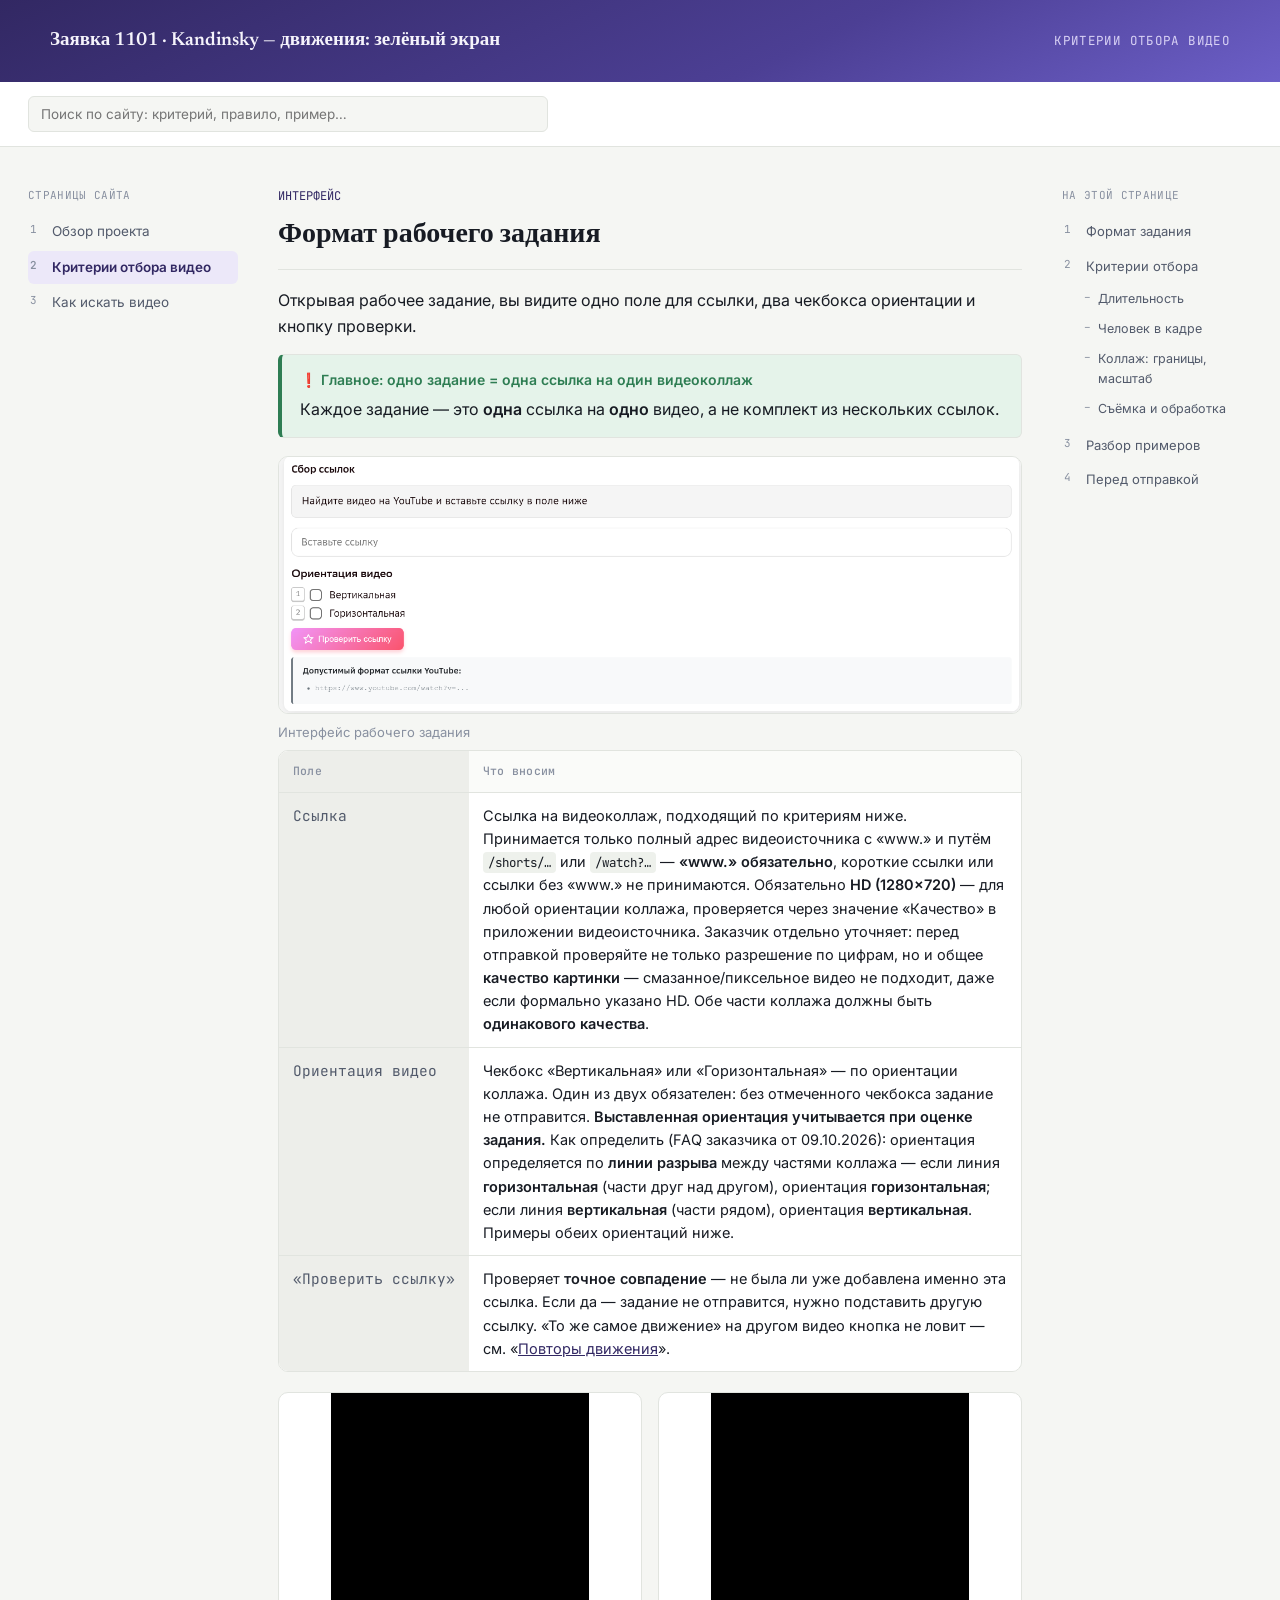
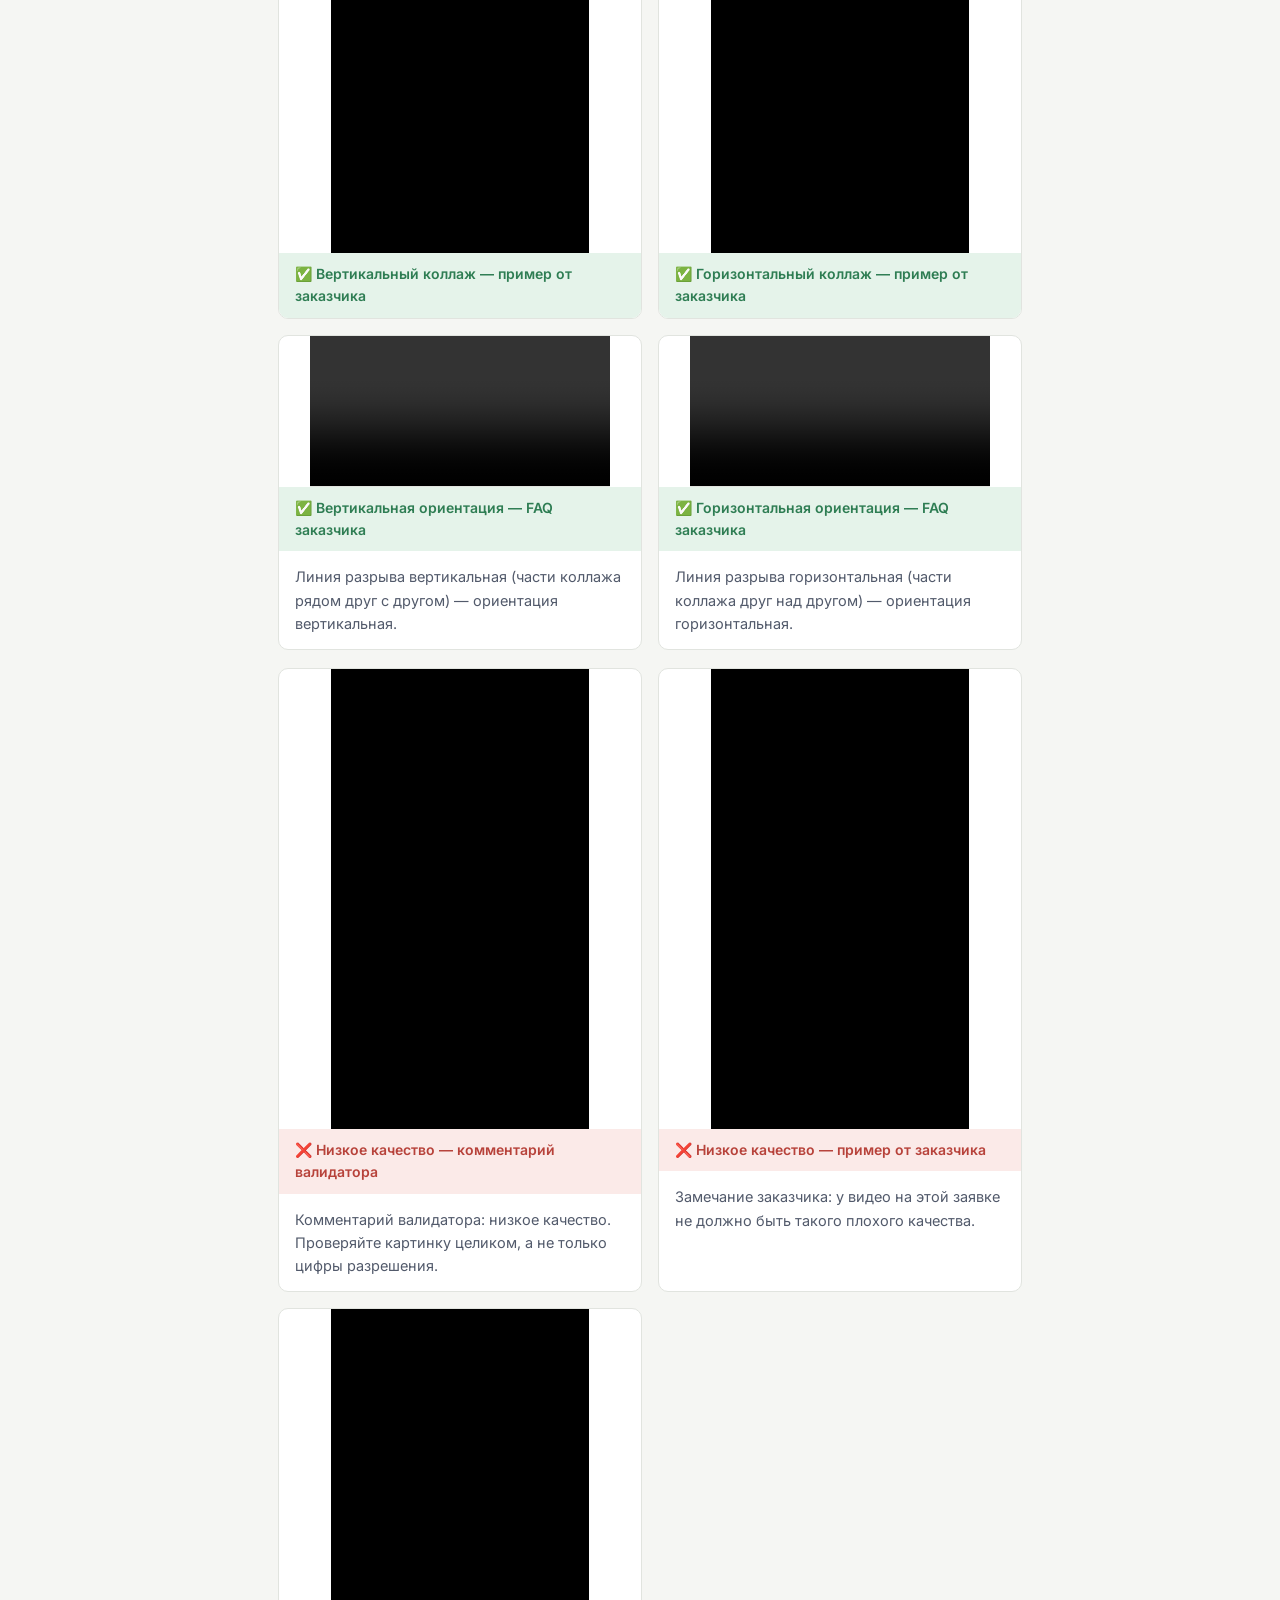
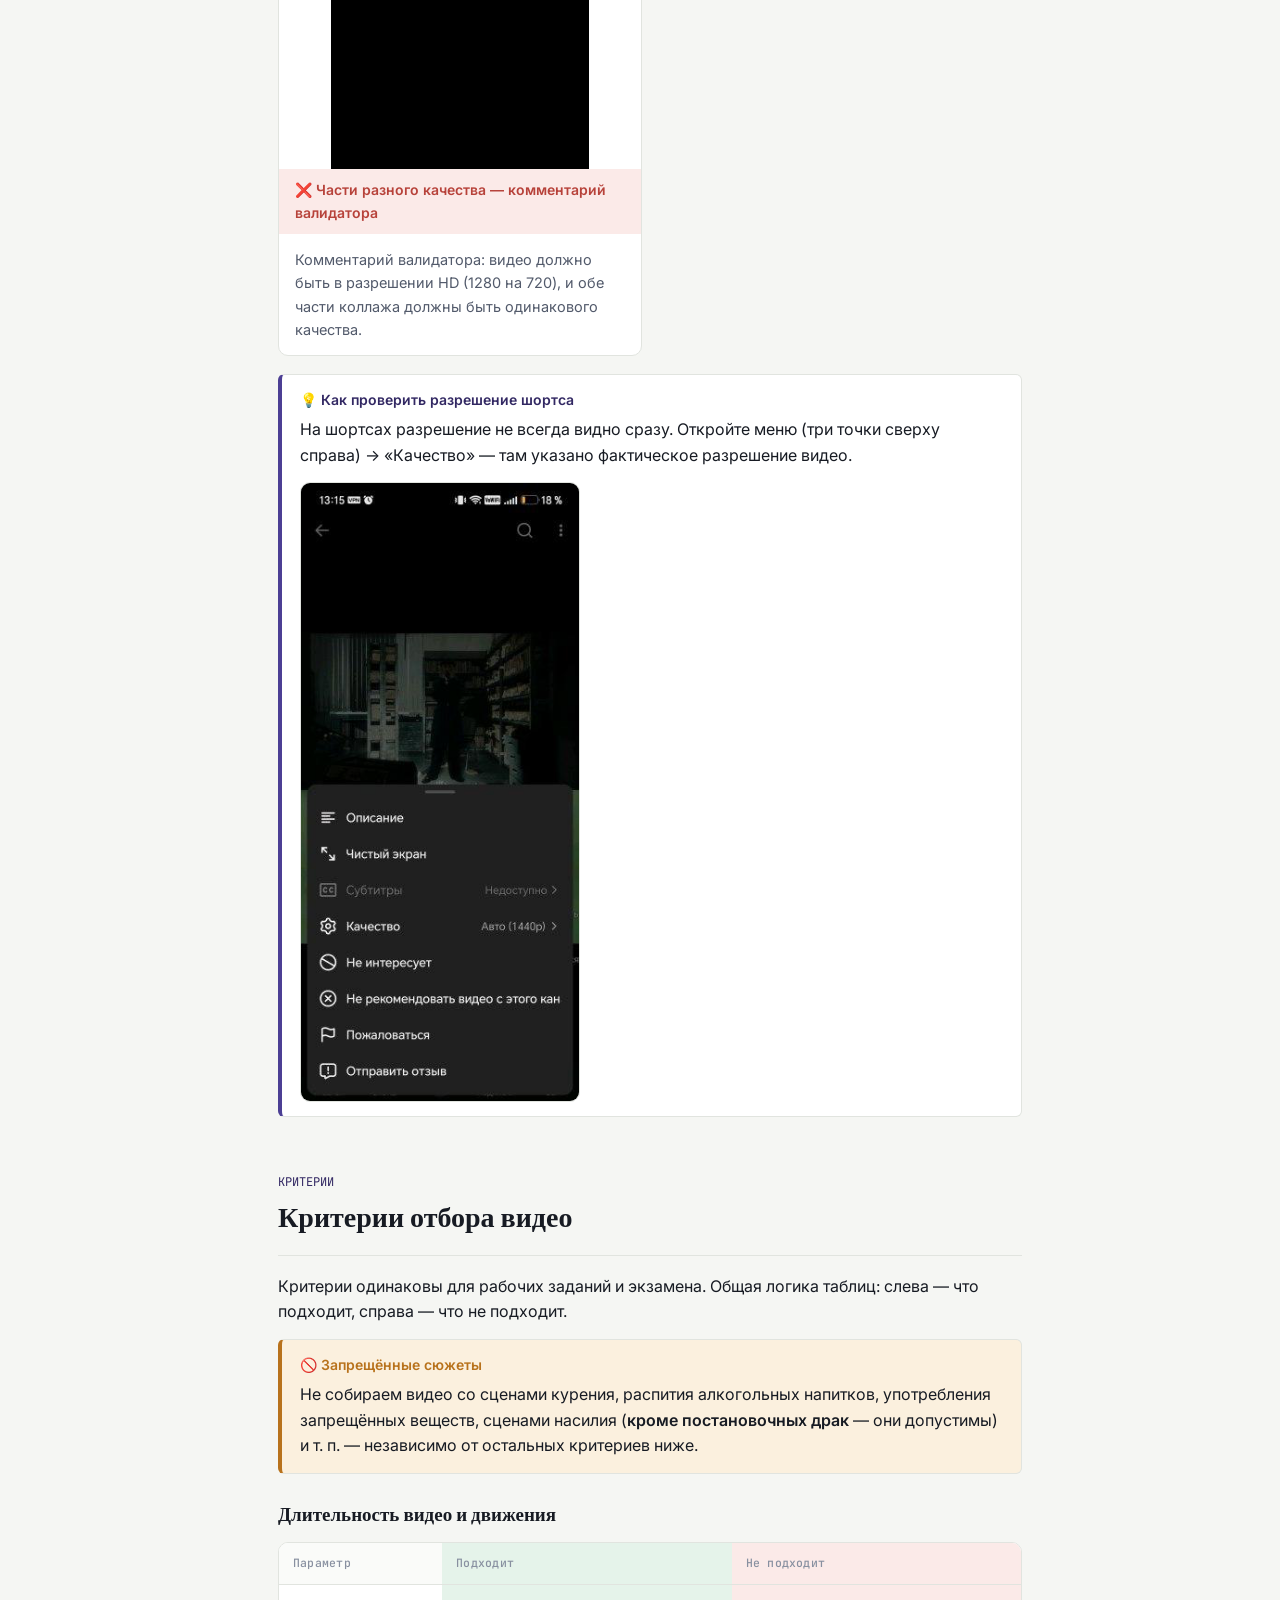
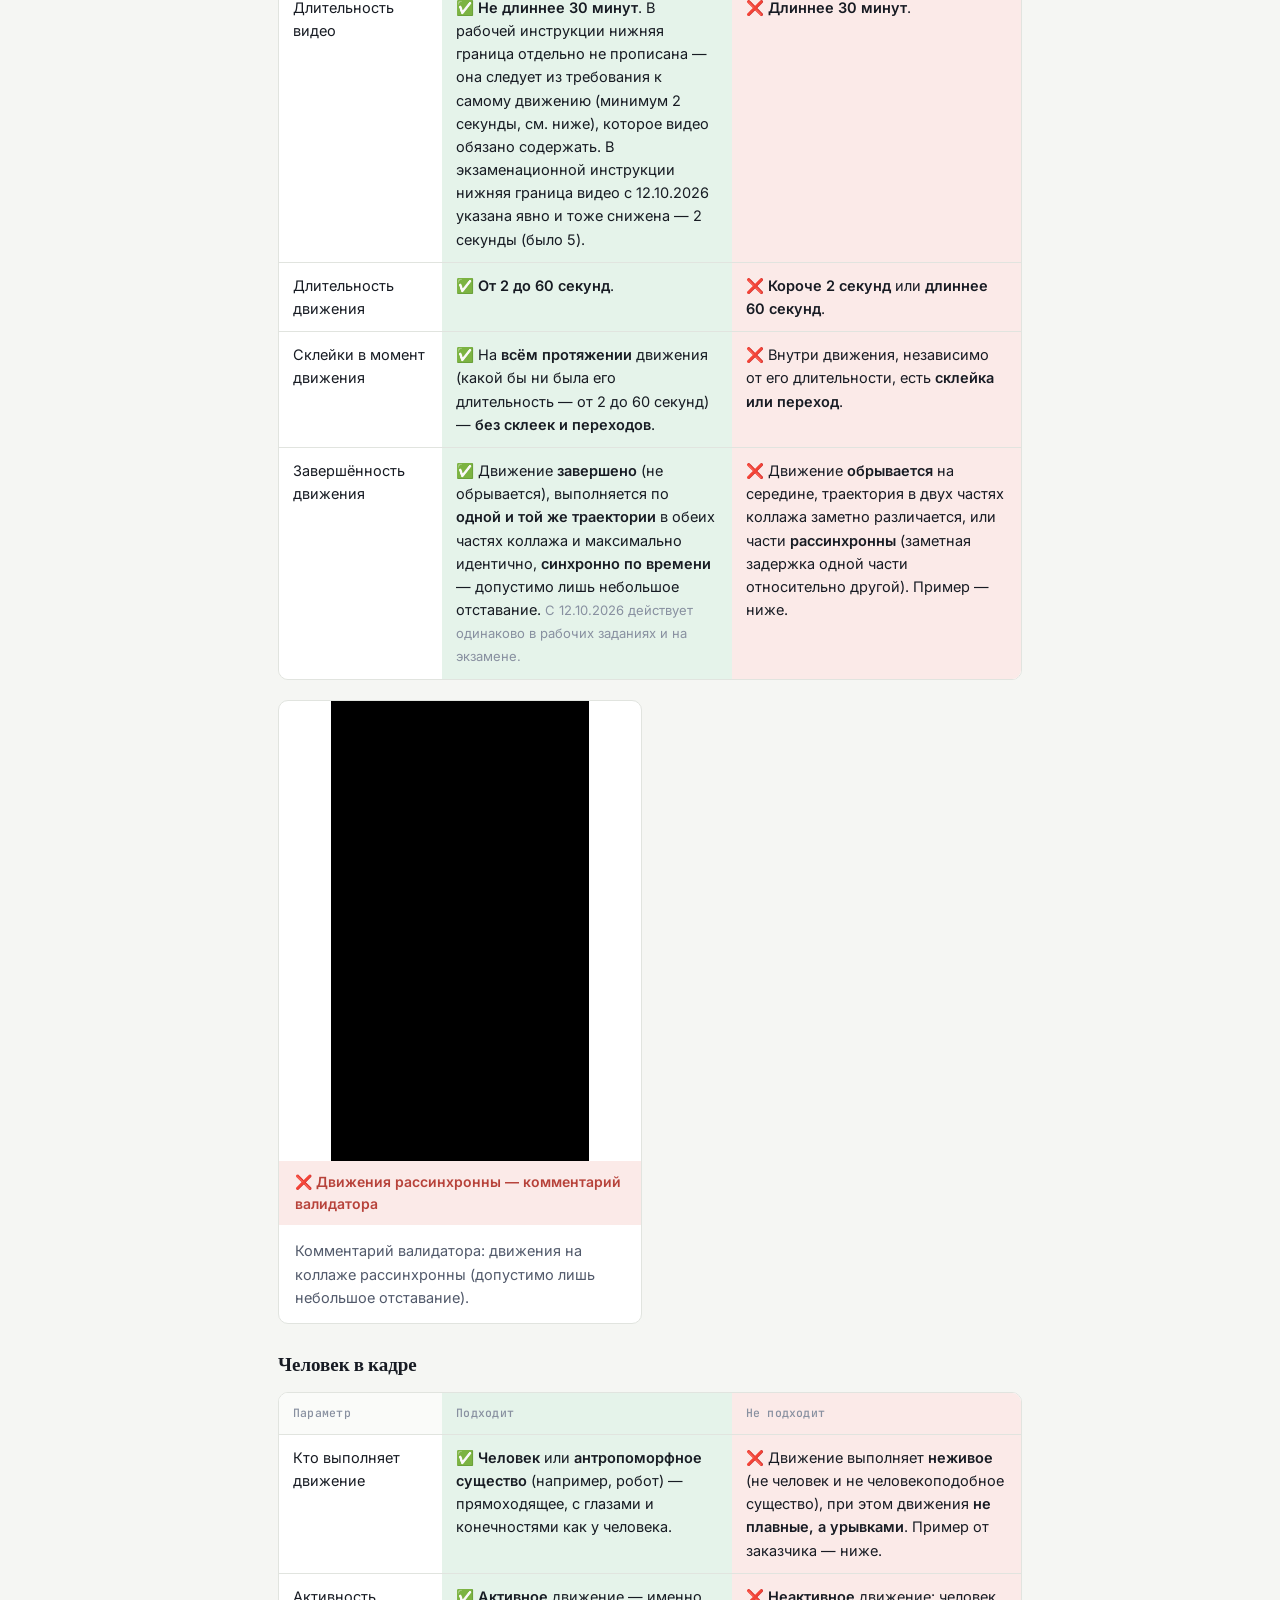
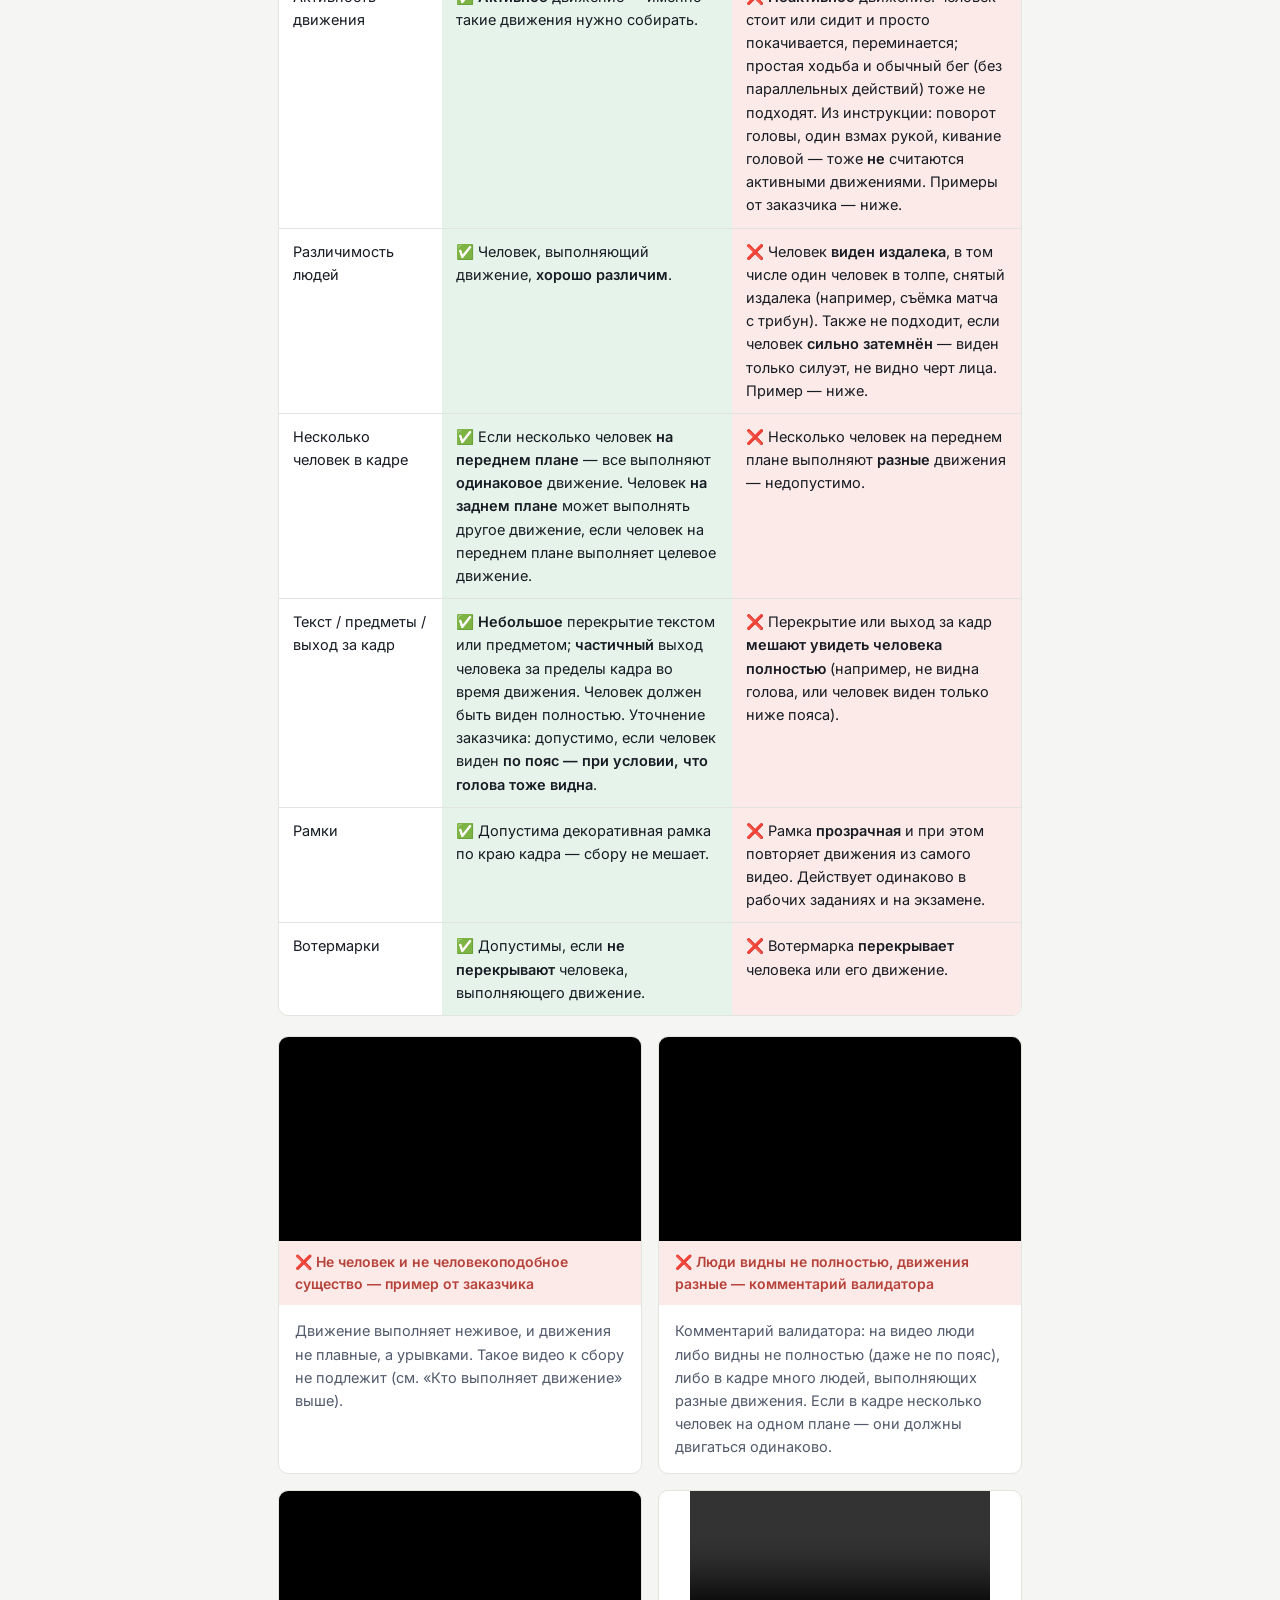
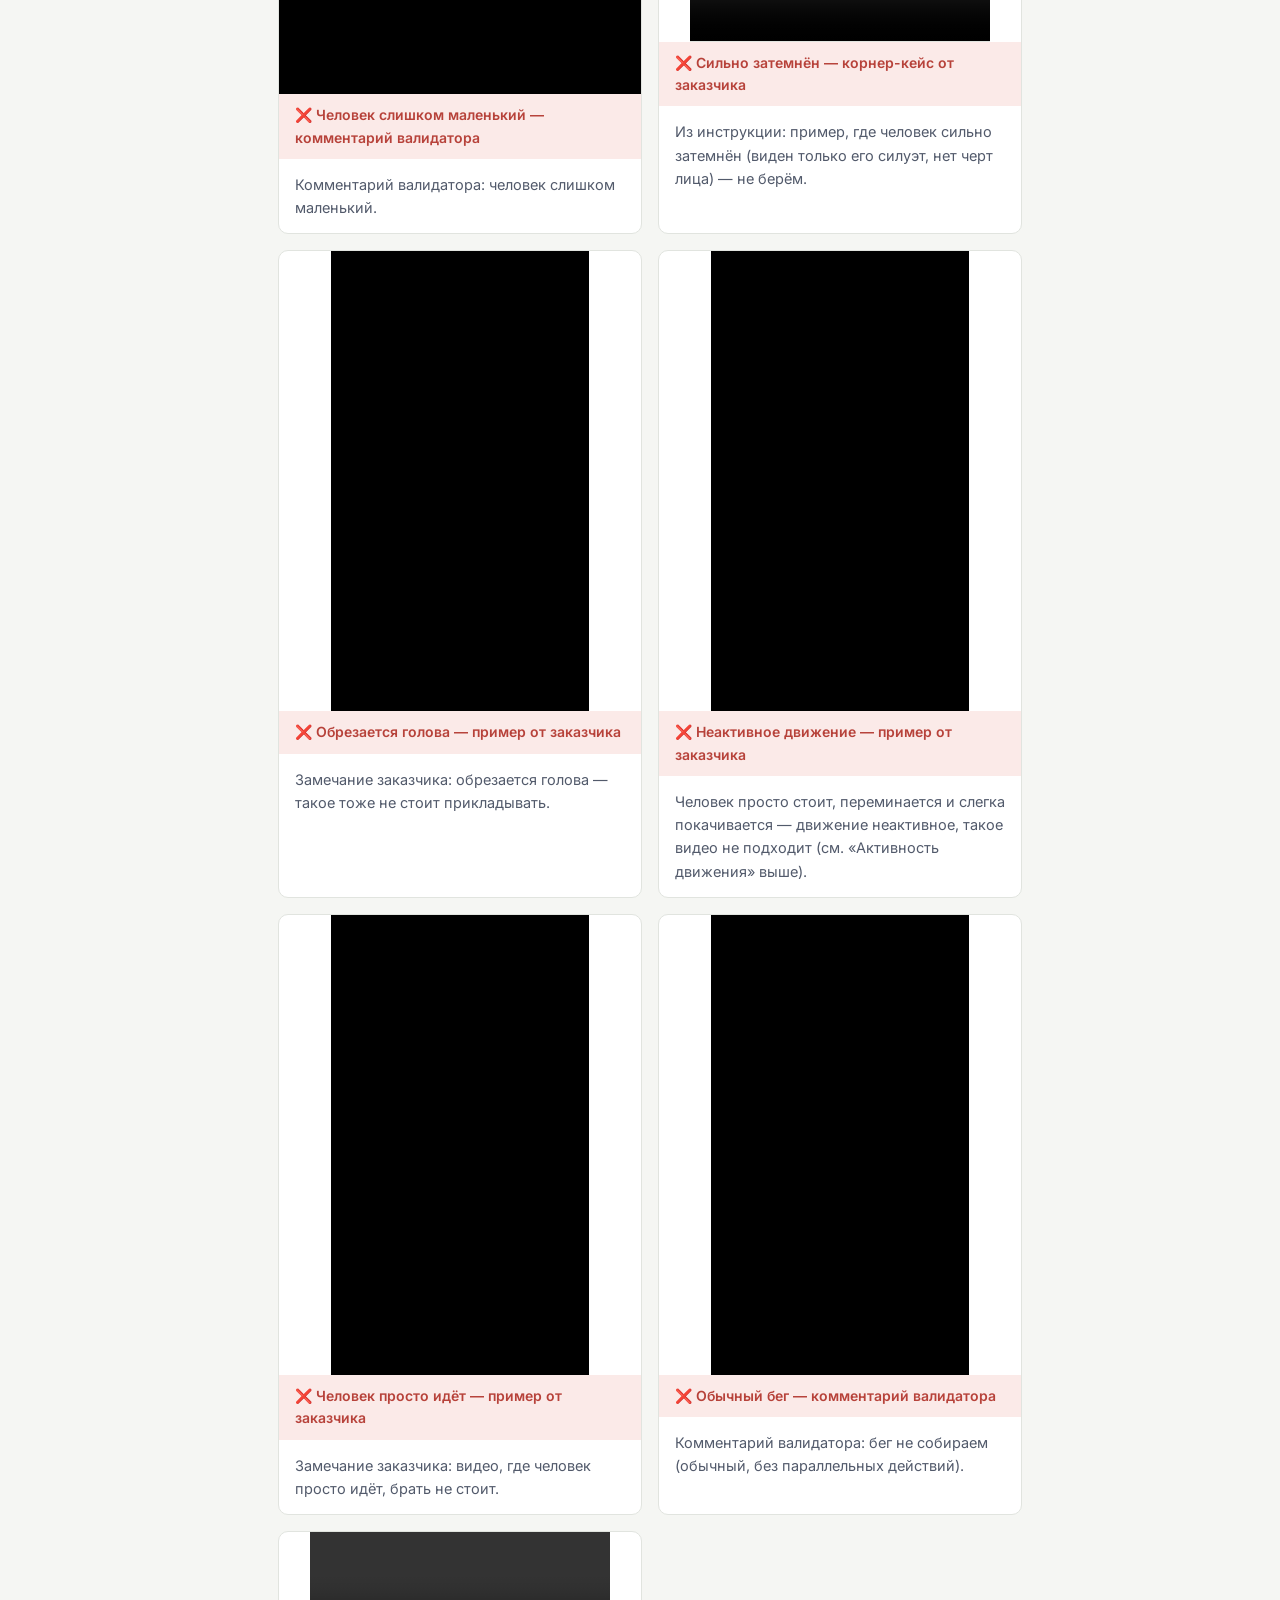
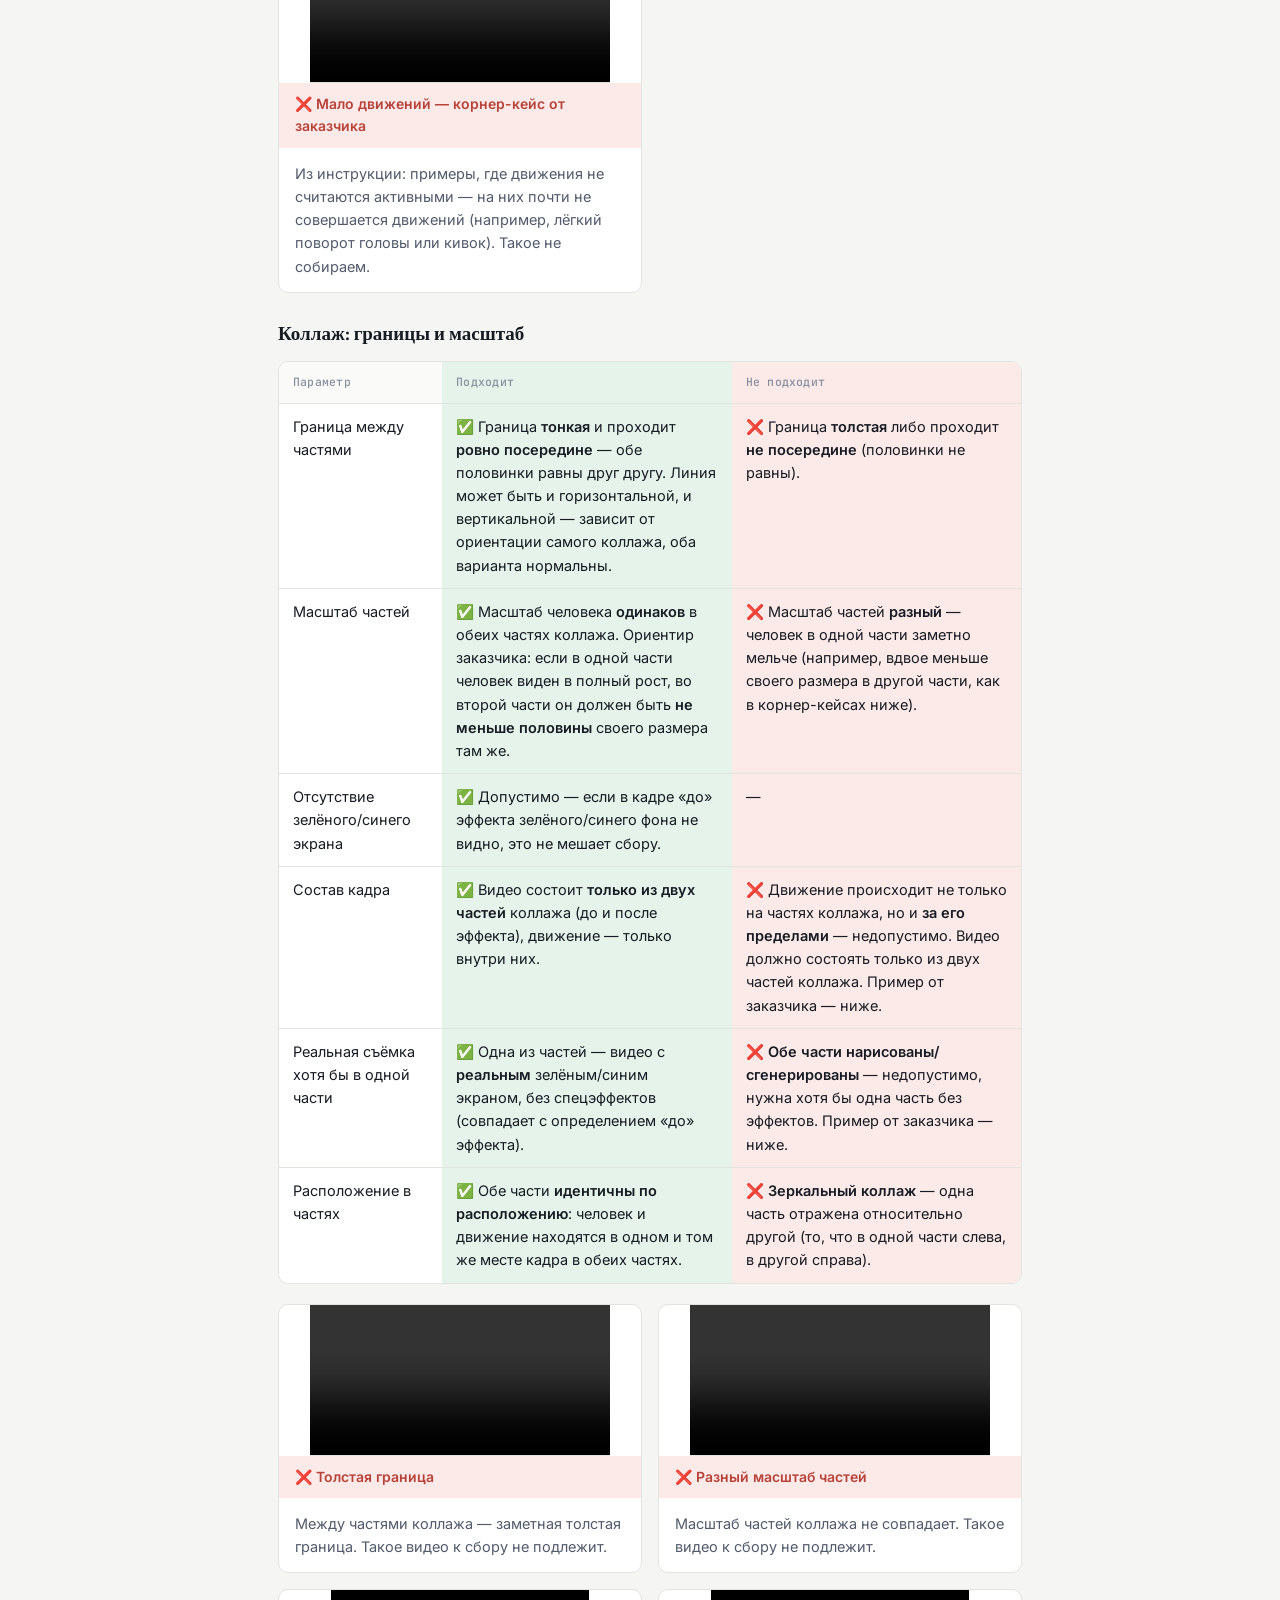
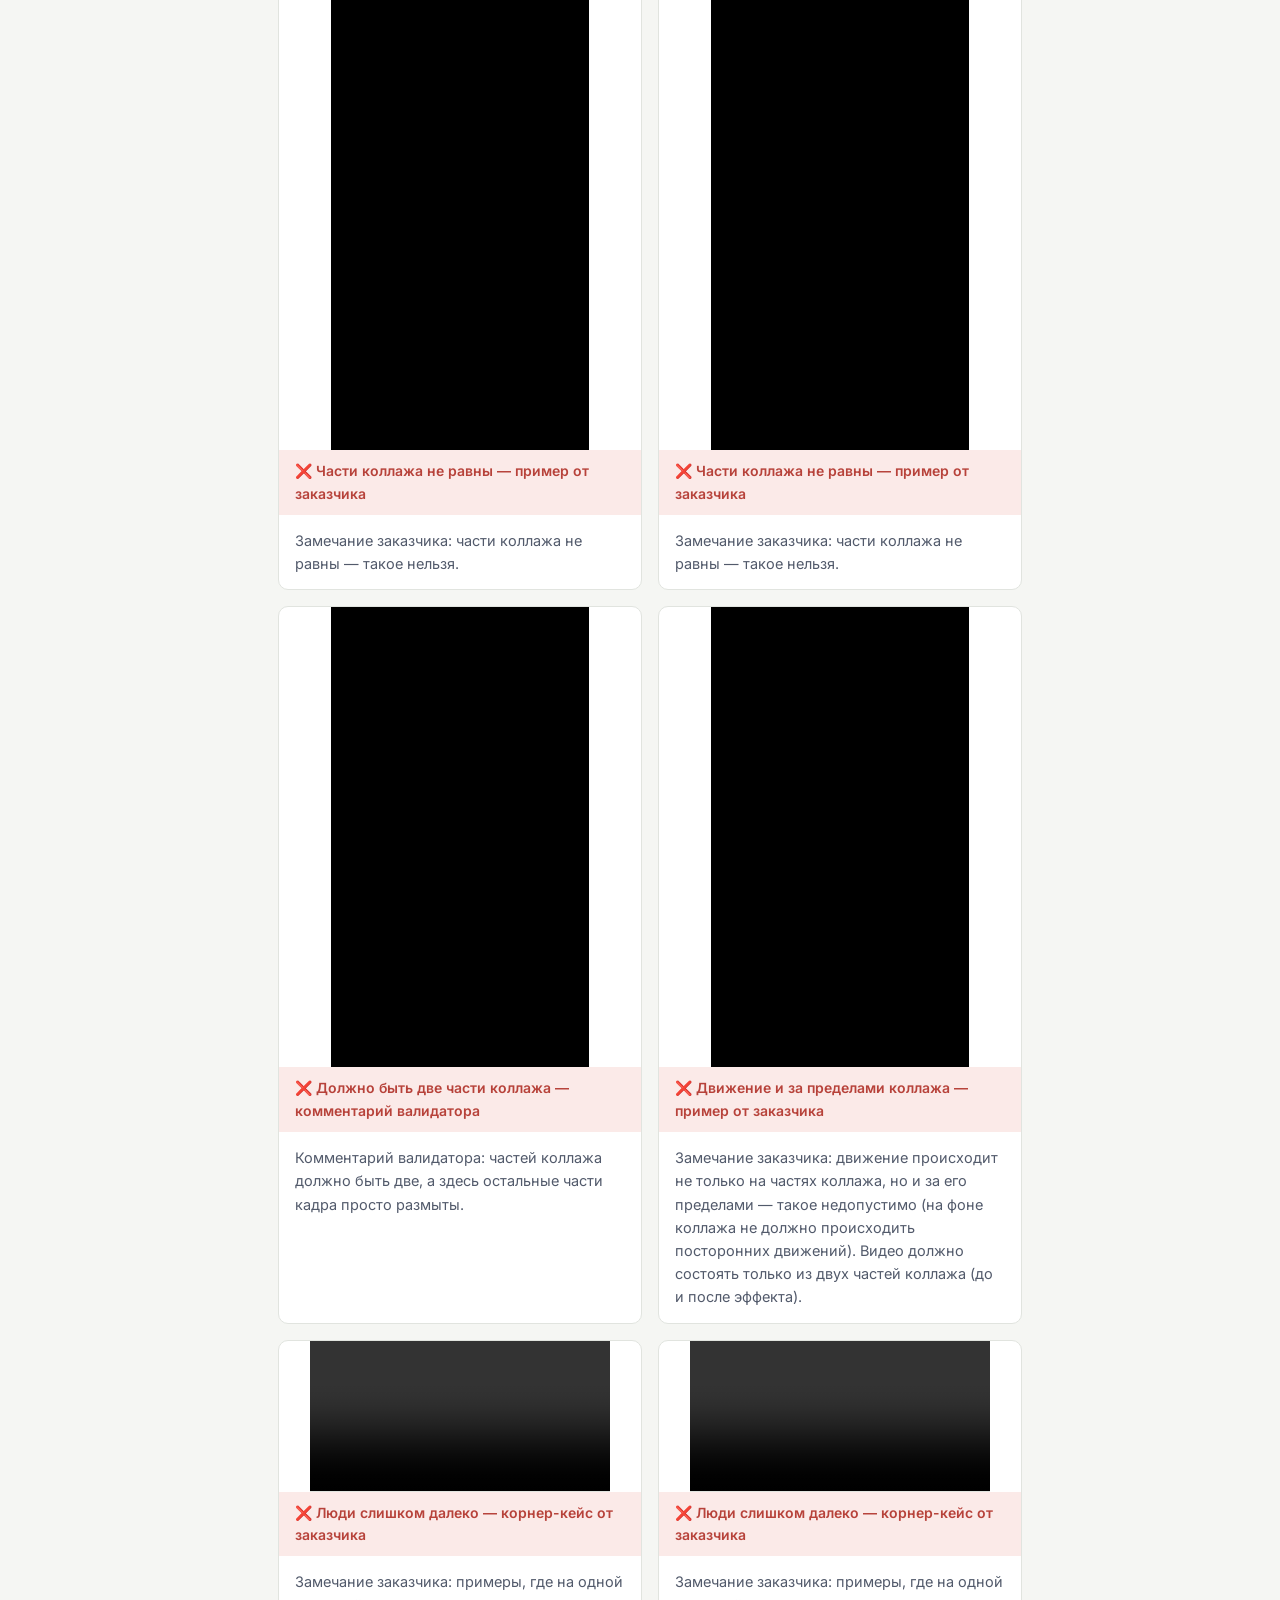
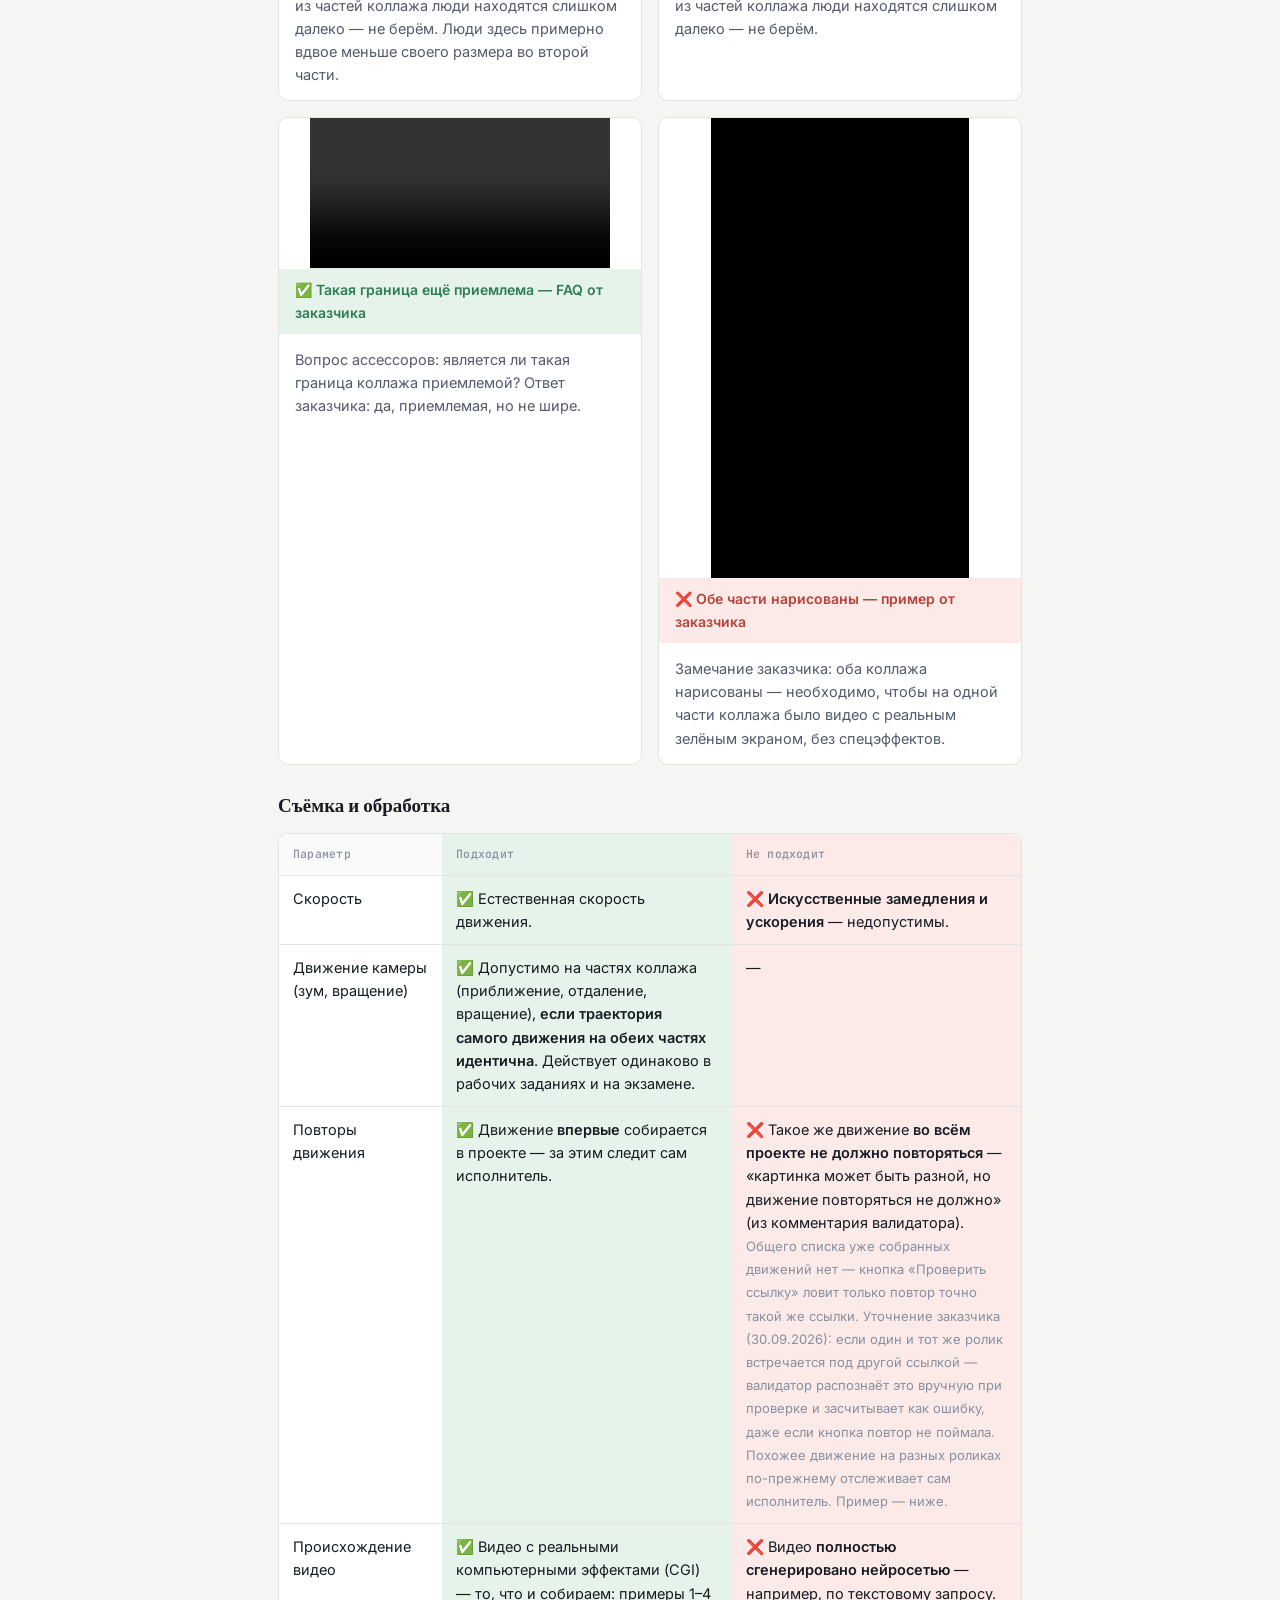
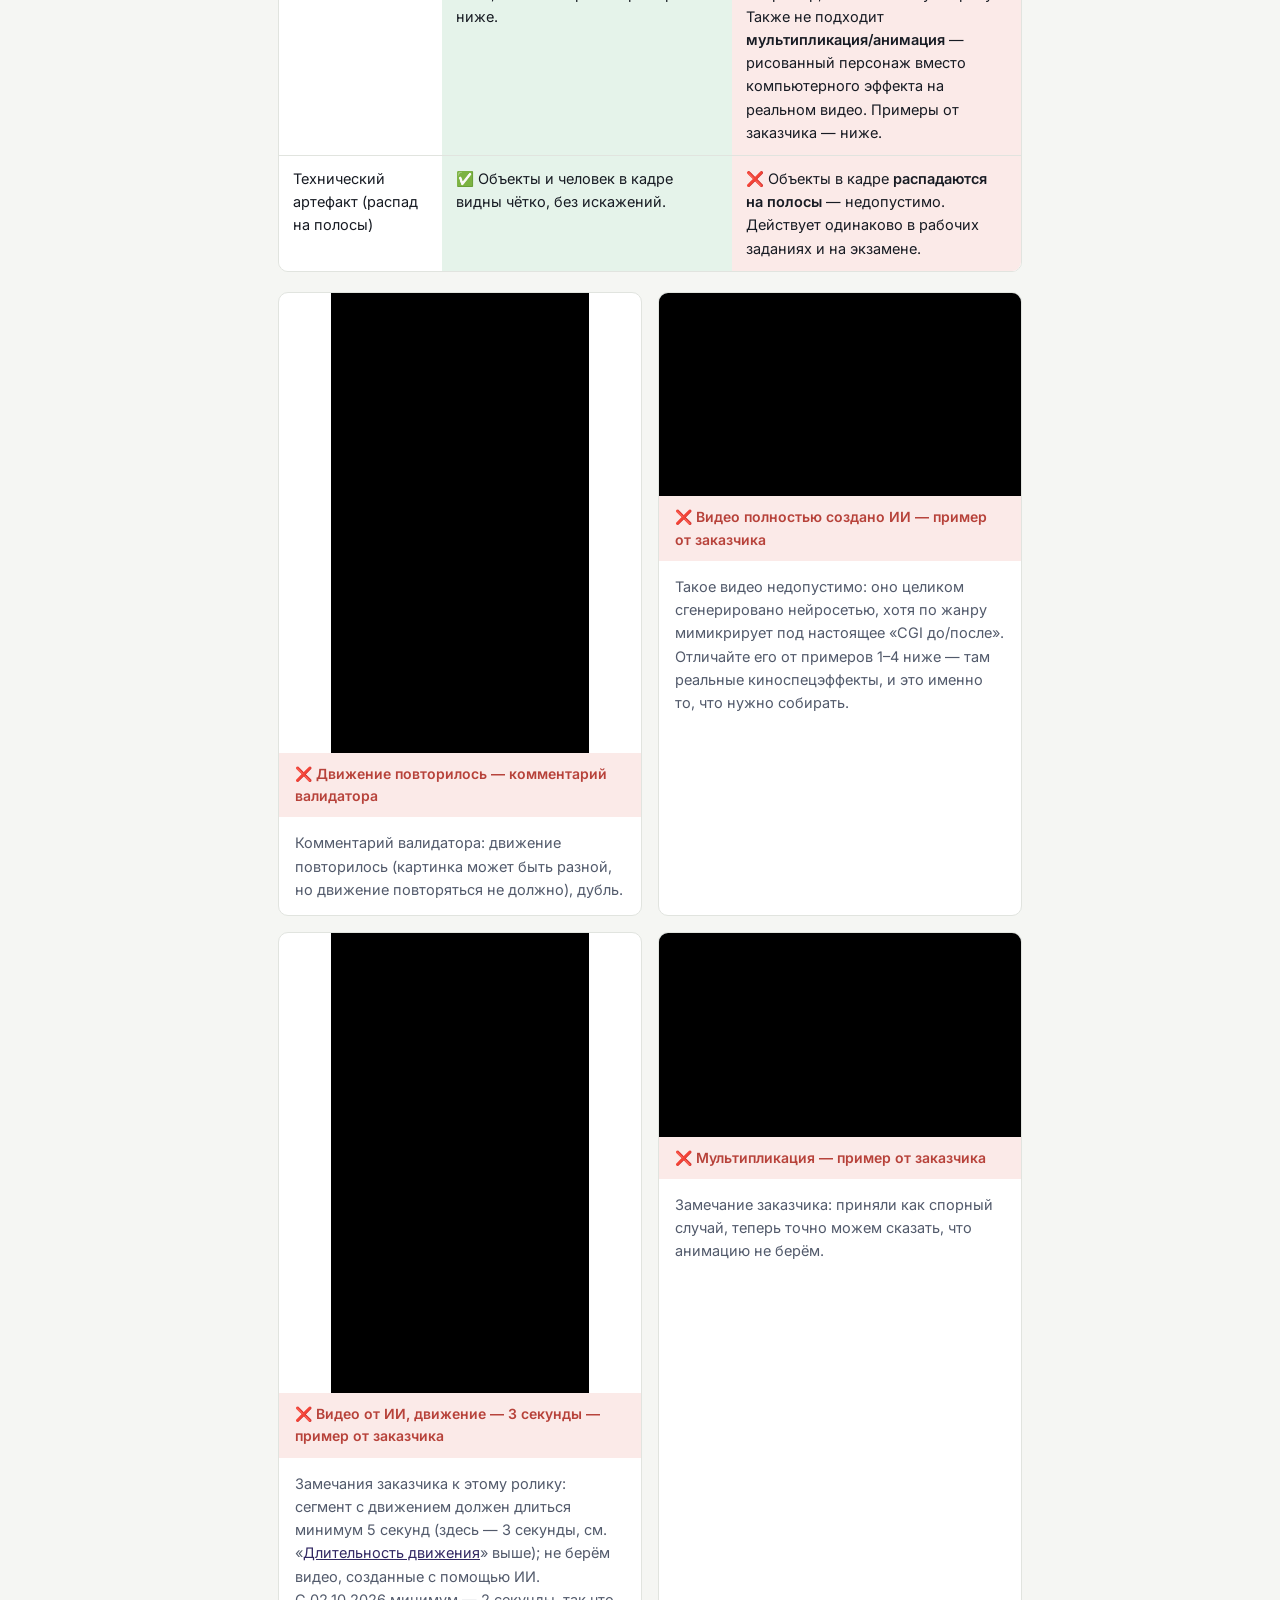
==== commit 9e771767: "Убрать историю снижения порога длительности с видимого текста сайта Строка про длительность движения" ====
--- a/site/criteria.html
+++ b/site/criteria.html
@@ -127,7 +127,7 @@
           <thead><tr><th>Параметр</th><th class="za">Подходит</th><th class="protiv">Не подходит</th></tr></thead>
           <tbody>
             <tr id="crit-dlitelnost-video"><td>Длительность видео</td><td class="za">✅ <strong>Не длиннее 30 минут</strong>. В рабочей инструкции нижняя граница отдельно не прописана — она следует из требования к самому движению (минимум 2 секунды, см. ниже), которое видео обязано содержать. В экзаменационной инструкции нижняя граница видео с 12.10.2026 указана явно и тоже снижена — 2 секунды (было 5).</td><td class="protiv">❌ <strong>Длиннее 30 минут</strong>.</td></tr>
-            <tr id="crit-dlitelnost-dvizheniya"><td>Длительность движения</td><td class="za">✅ <strong>От 2 до 60 секунд</strong>. <span class="quiet">Порог снижен заказчиком 02.10.2026 (было — от 5 секунд): «Допустимо добавлять видео с действием от 2 секунд. Такие видео мы принимаем, если они соответствуют остальным требованиям». С 12.10.2026 порог от 2 секунд официально прописан и в экзаменационной инструкции — действует одинаково.</span></td><td class="protiv">❌ <strong>Короче 2 секунд</strong> или <strong>длиннее 60 секунд</strong>.</td></tr>
+            <tr id="crit-dlitelnost-dvizheniya"><td>Длительность движения</td><td class="za">✅ <strong>От 2 до 60 секунд</strong>.</td><td class="protiv">❌ <strong>Короче 2 секунд</strong> или <strong>длиннее 60 секунд</strong>.</td></tr>
             <tr id="crit-skleyki"><td>Склейки в момент движения</td><td class="za">✅ На <strong>всём протяжении</strong> движения (какой бы ни была его длительность — от 2 до 60 секунд) — <strong>без склеек и переходов</strong>.</td><td class="protiv">❌ Внутри движения, независимо от его длительности, есть <strong>склейка или переход</strong>.</td></tr>
             <tr id="crit-zavershennost"><td>Завершённость движения</td><td class="za">✅ Движение <strong>завершено</strong> (не обрывается), выполняется по <strong>одной и той же траектории</strong> в обеих частях коллажа и максимально идентично, <strong>синхронно по времени</strong> — допустимо лишь небольшое отставание. <span class="quiet">С 12.10.2026 действует одинаково в рабочих заданиях и на экзамене.</span></td><td class="protiv">❌ Движение <strong>обрывается</strong> на середине, траектория в двух частях коллажа заметно различается, или части <strong>рассинхронны</strong> (заметная задержка одной части относительно другой). Пример — ниже.</td></tr>
           </tbody>
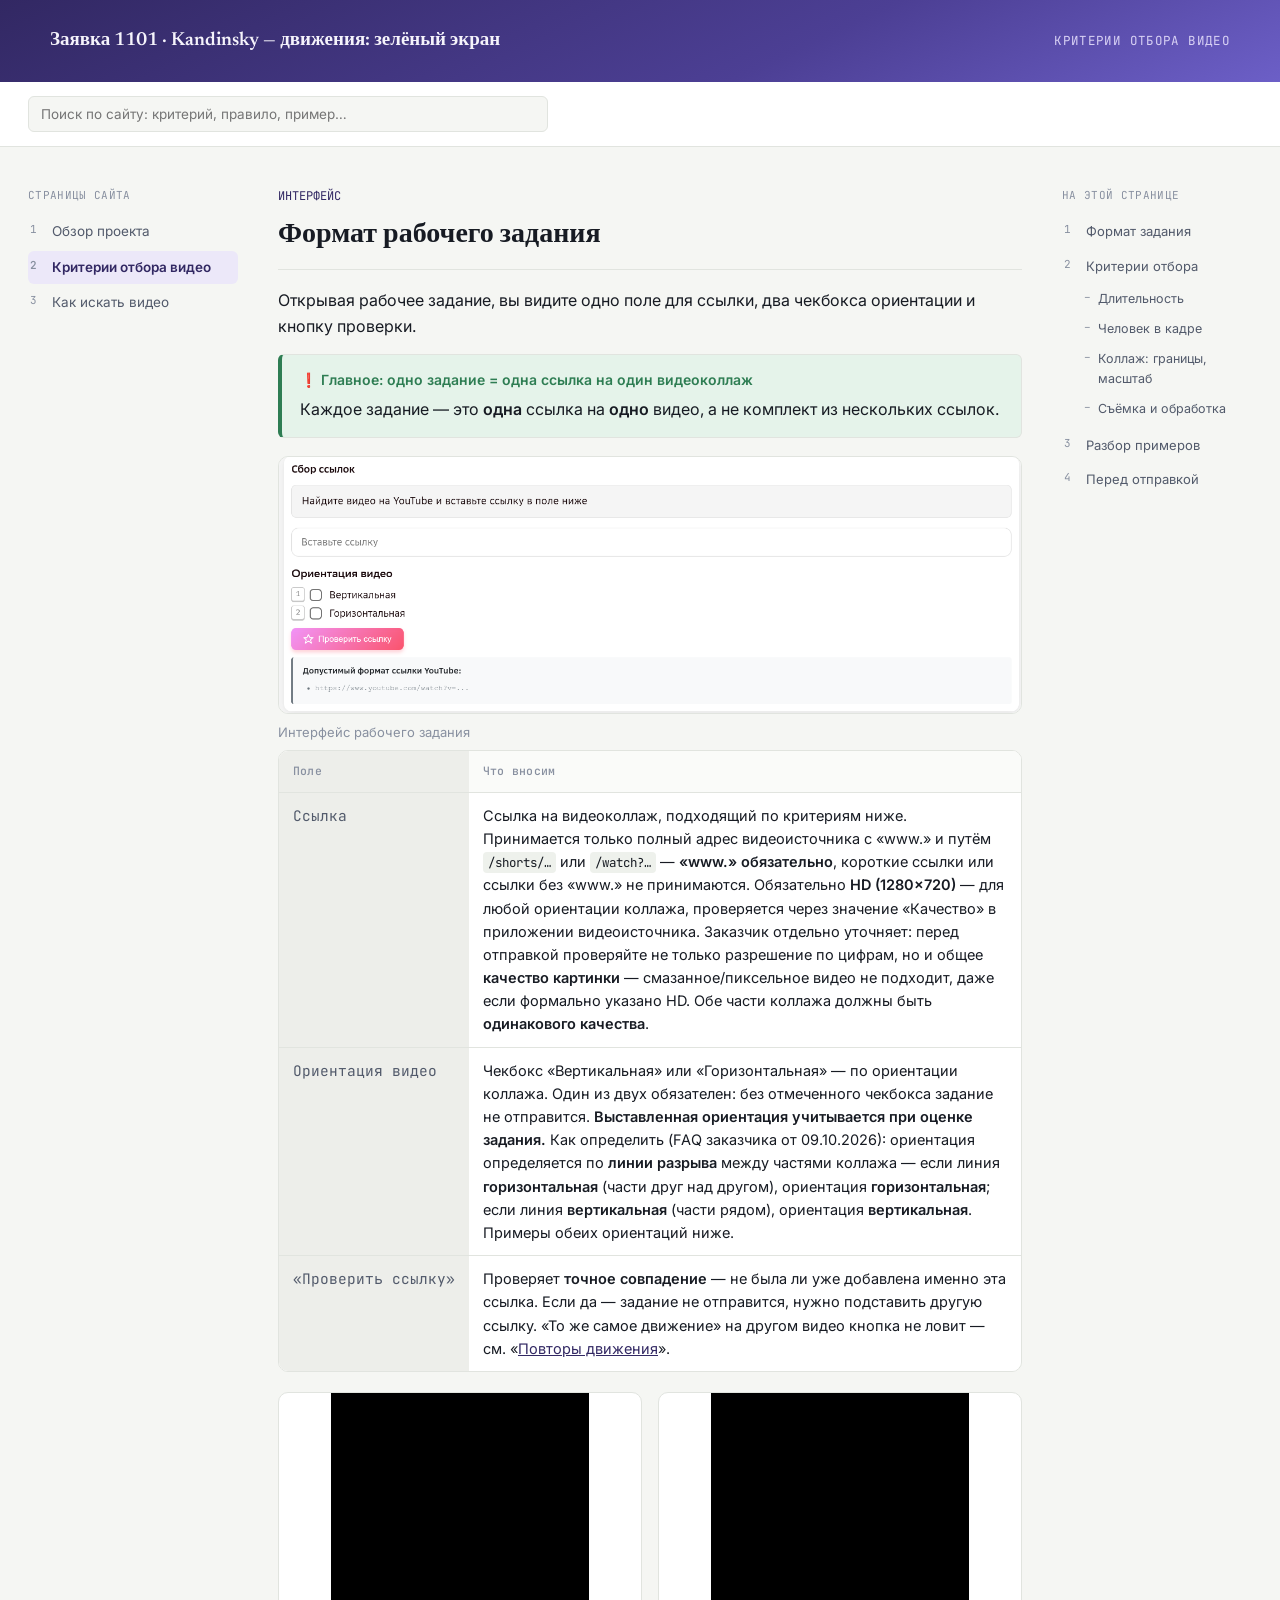
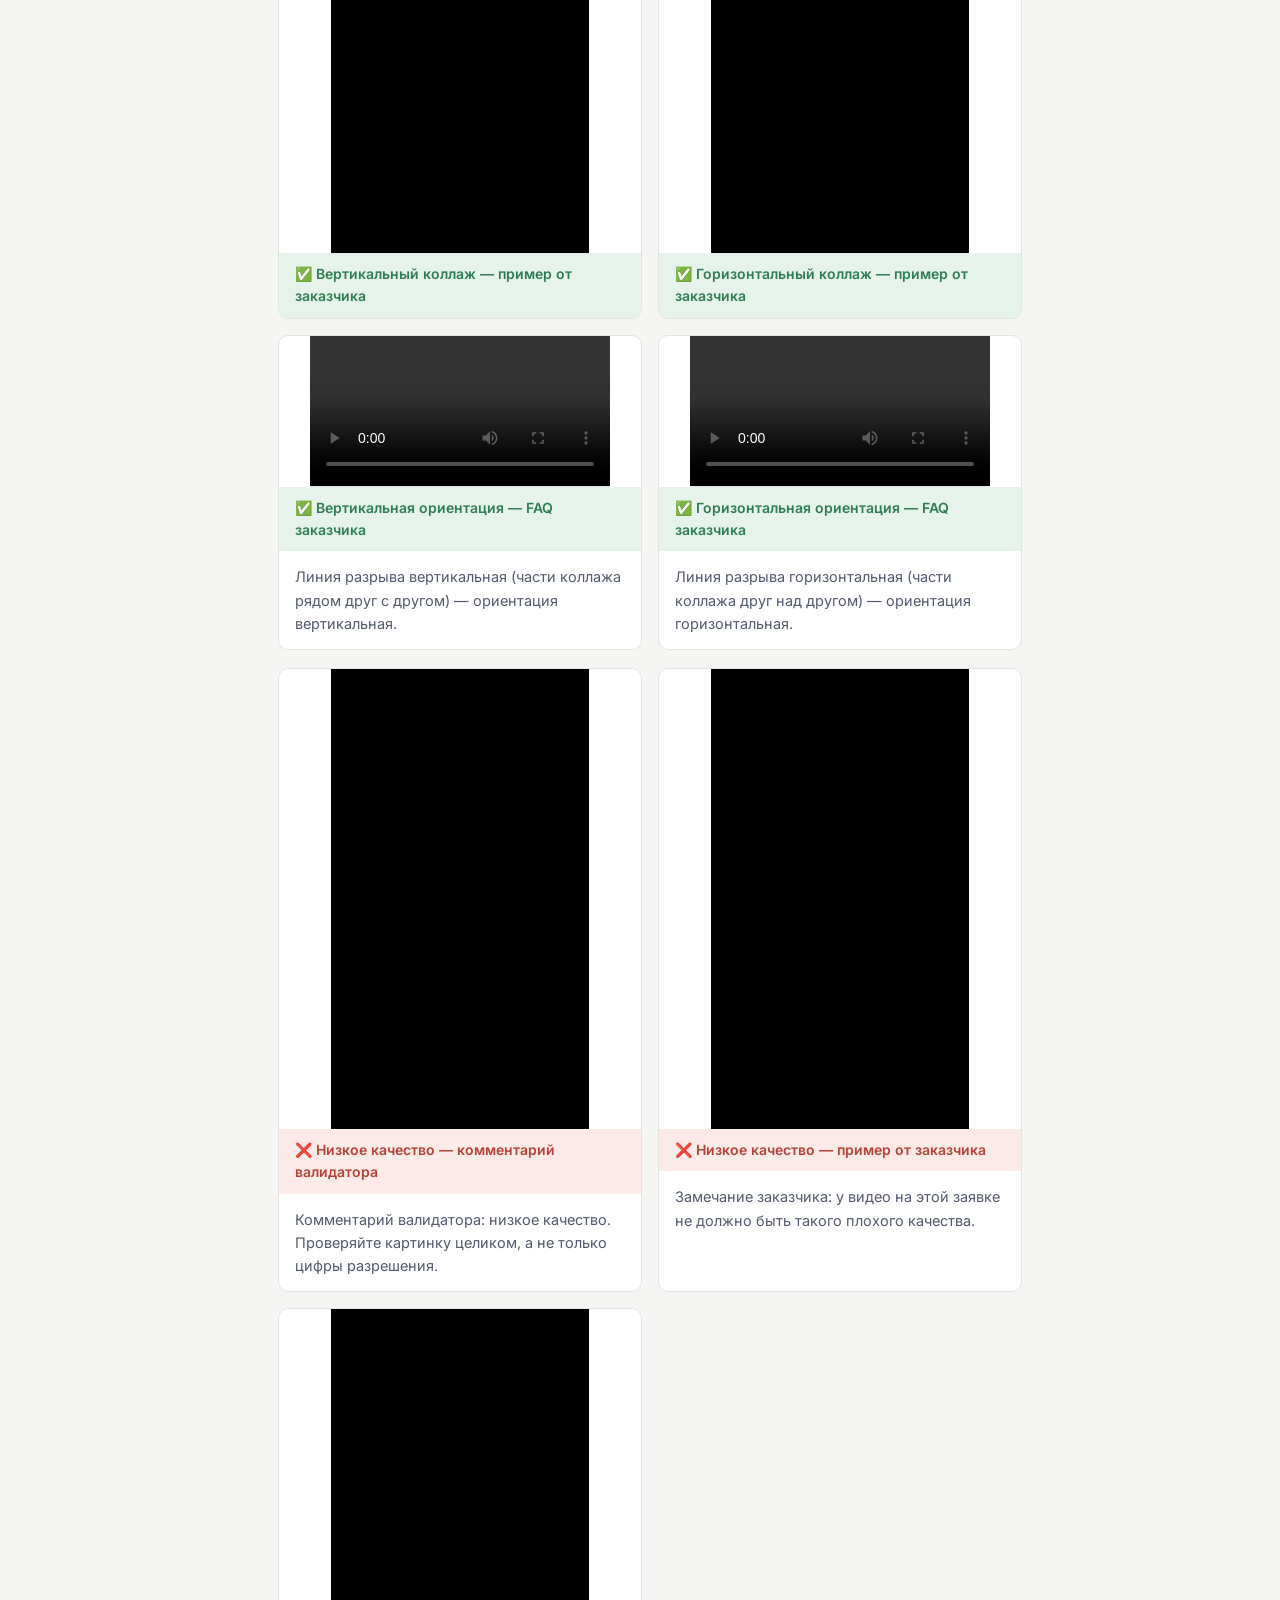
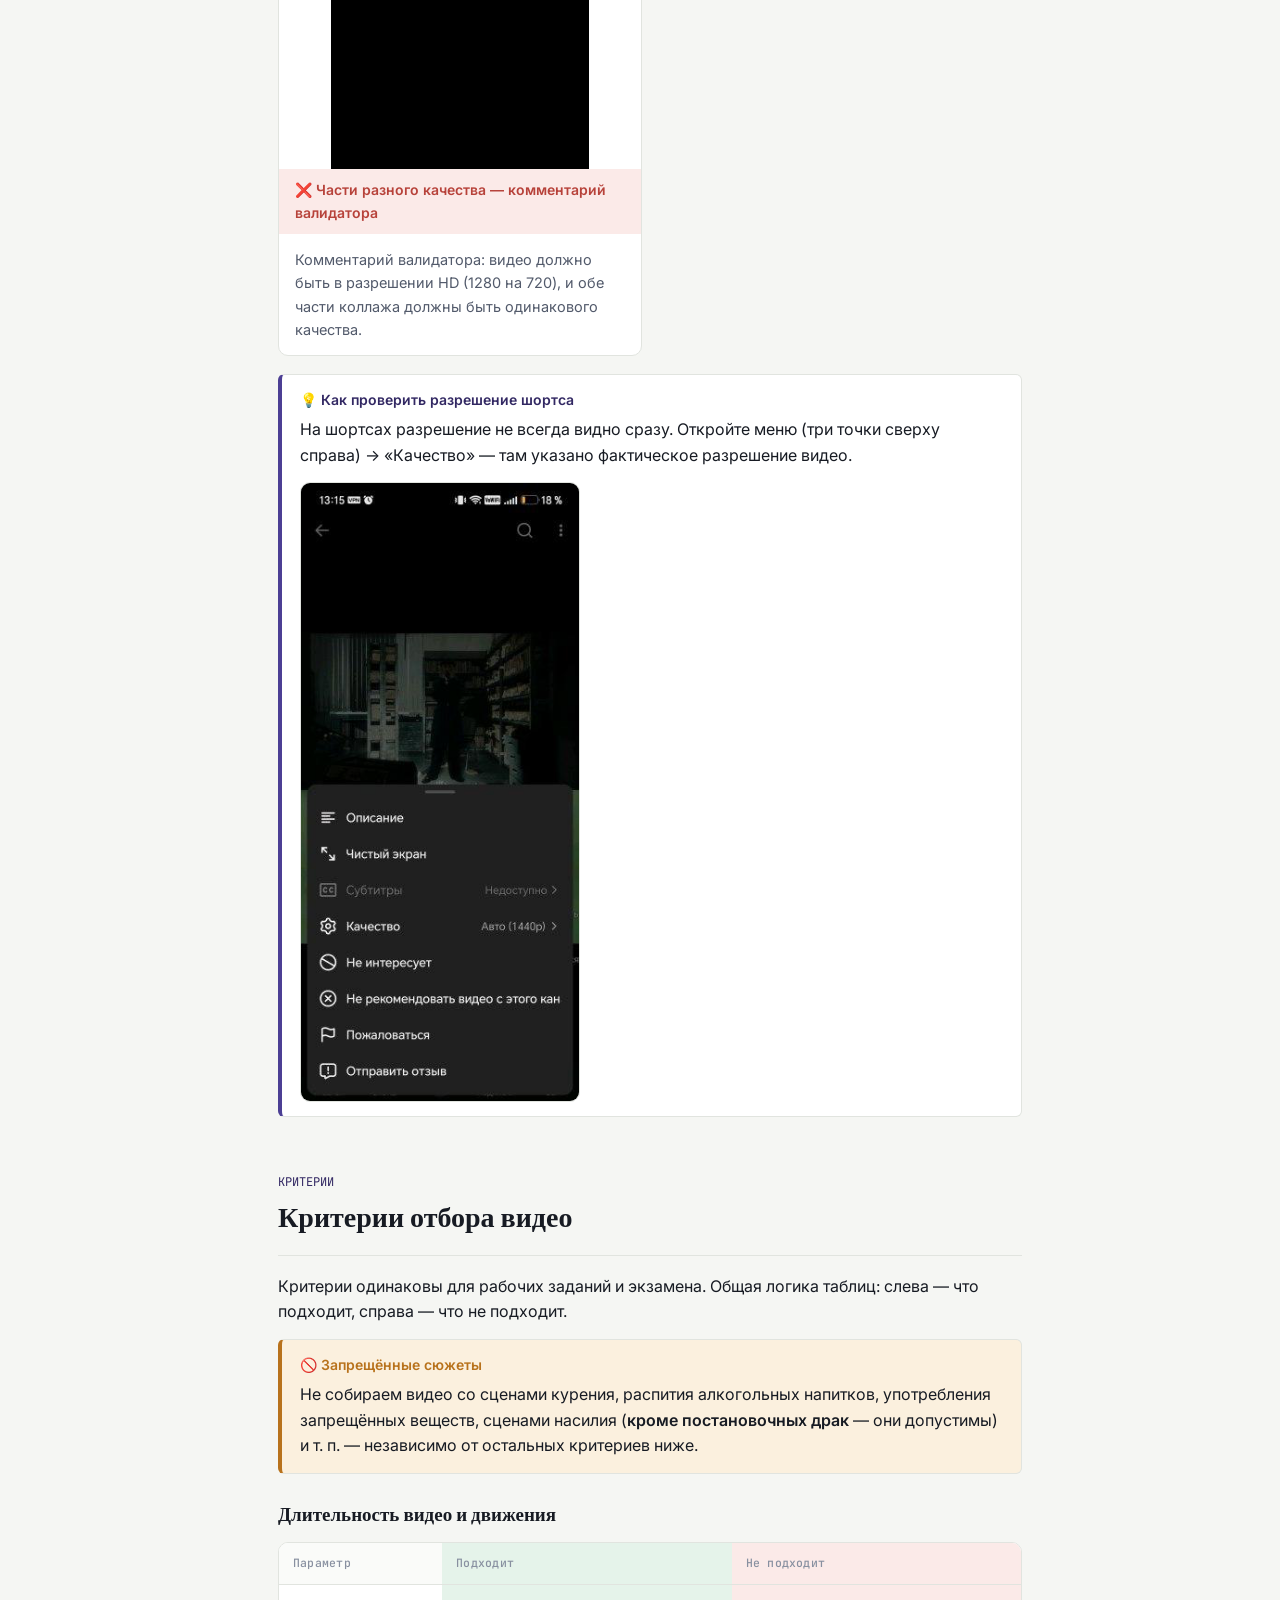
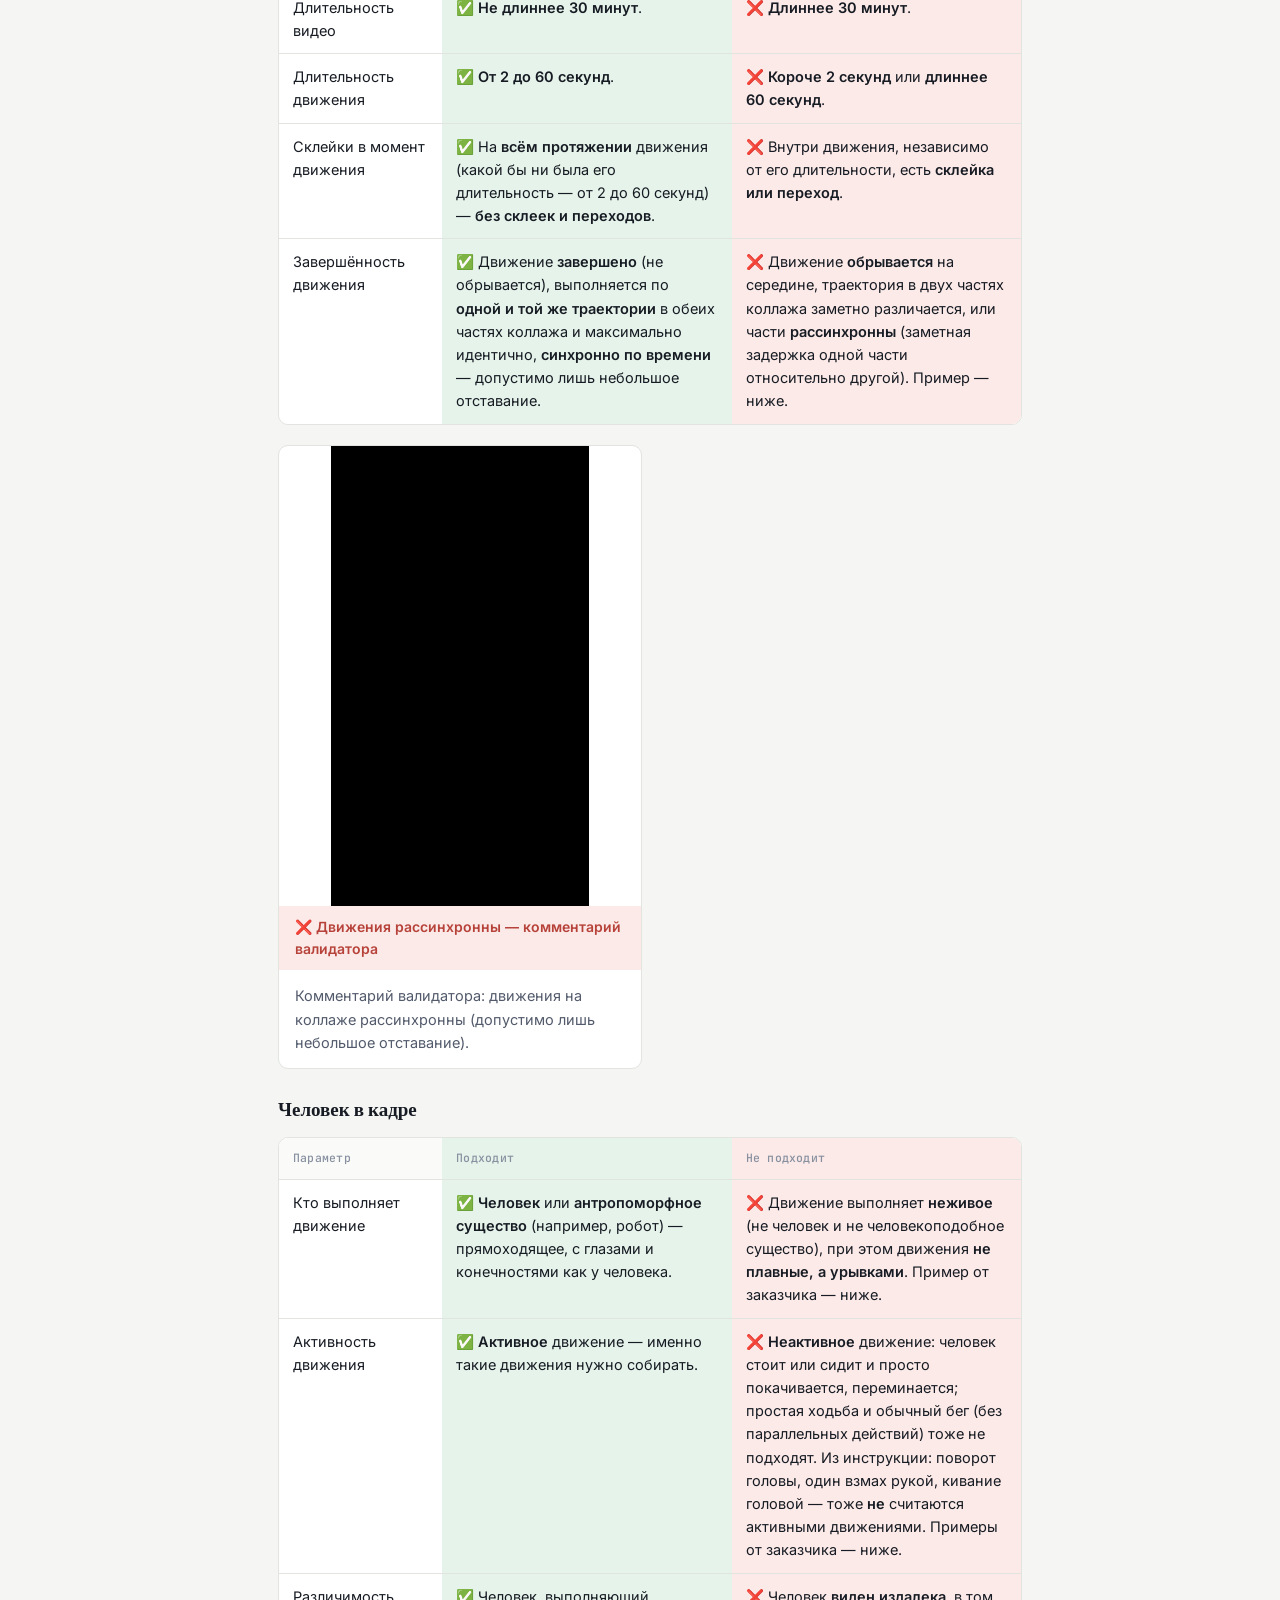
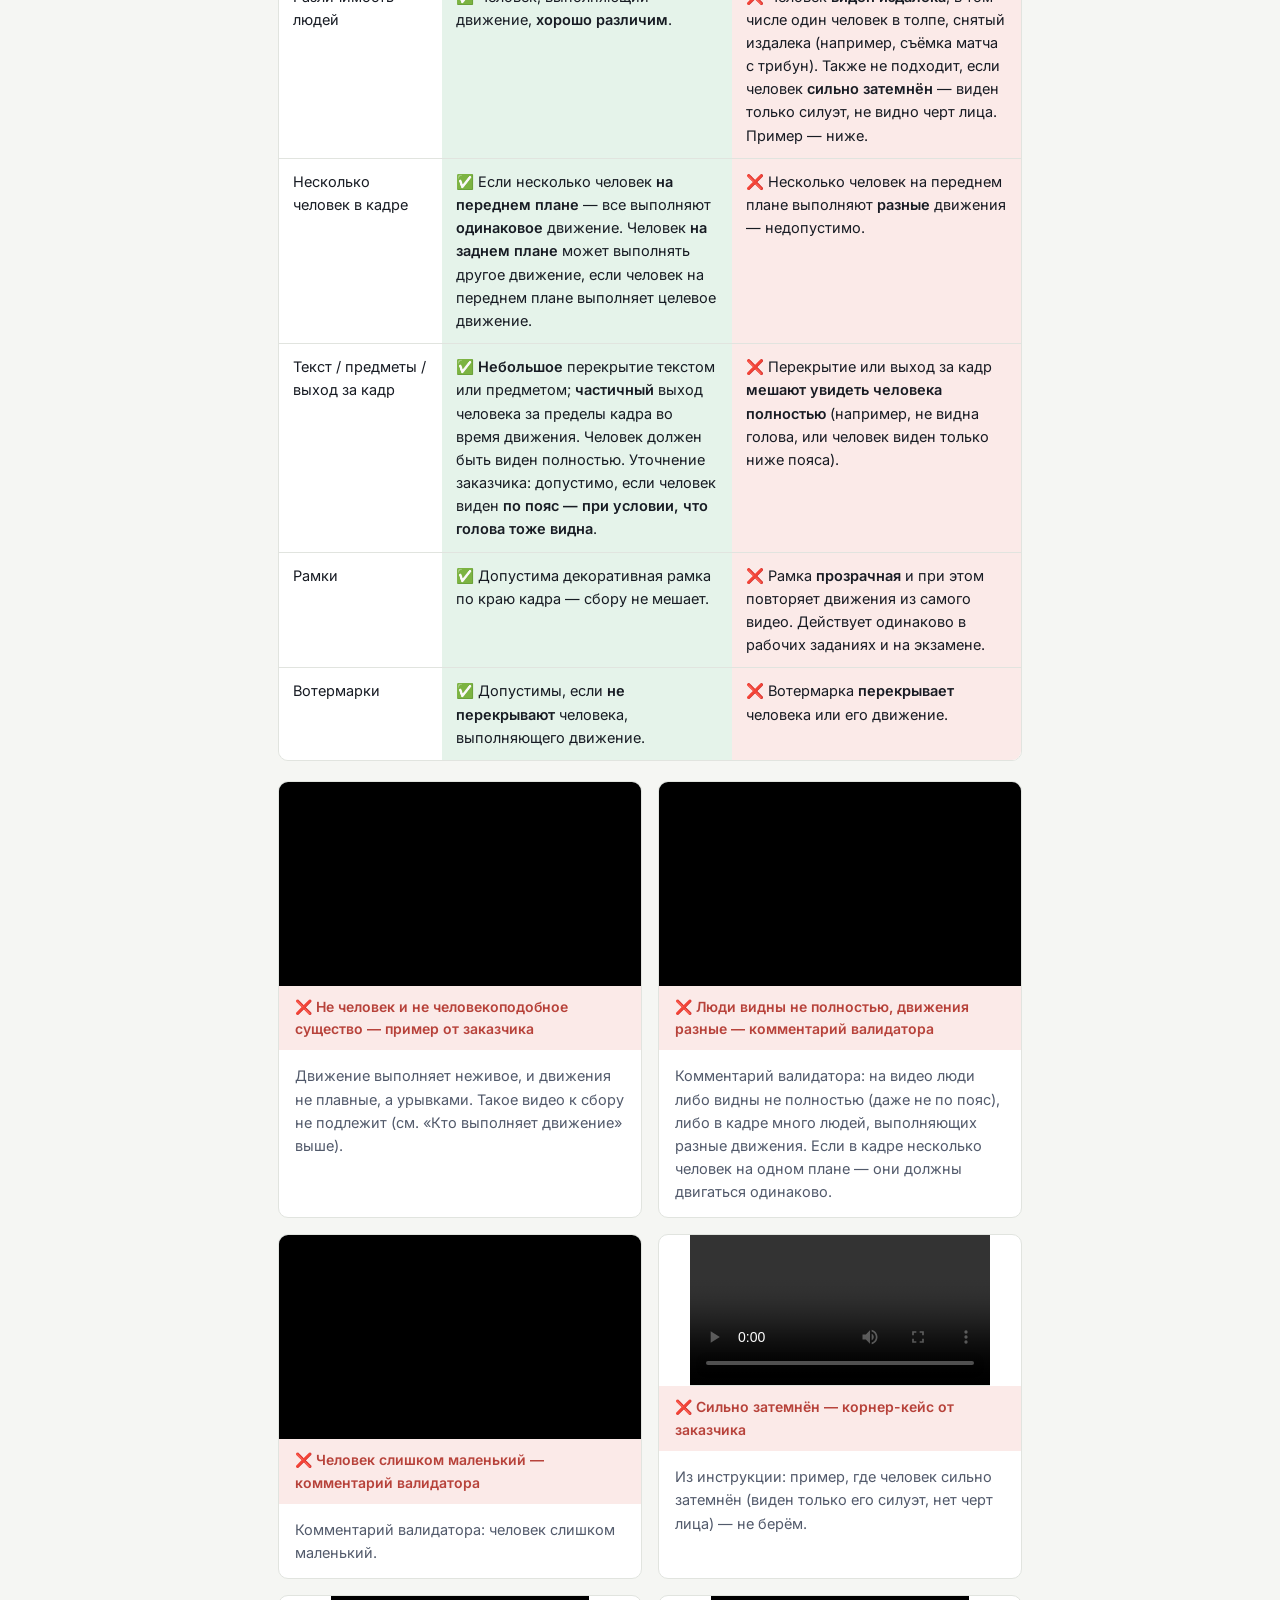
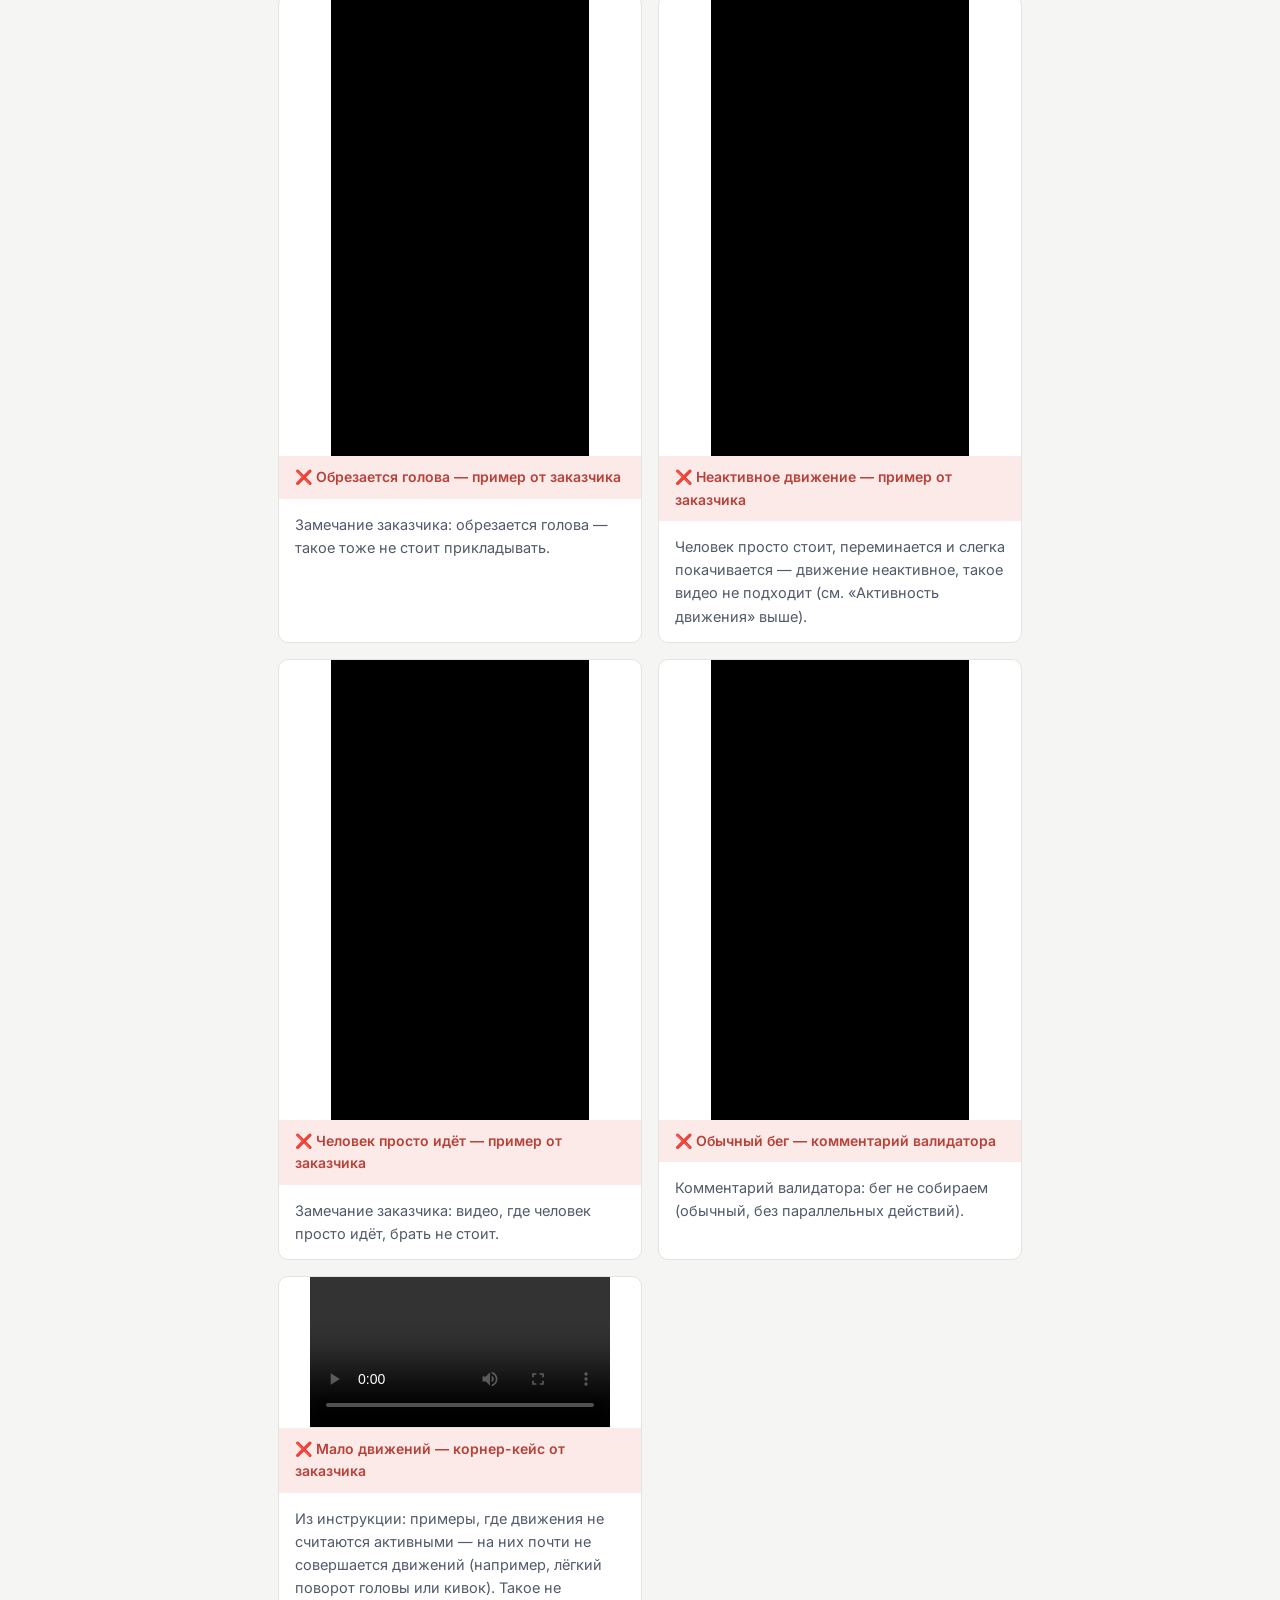
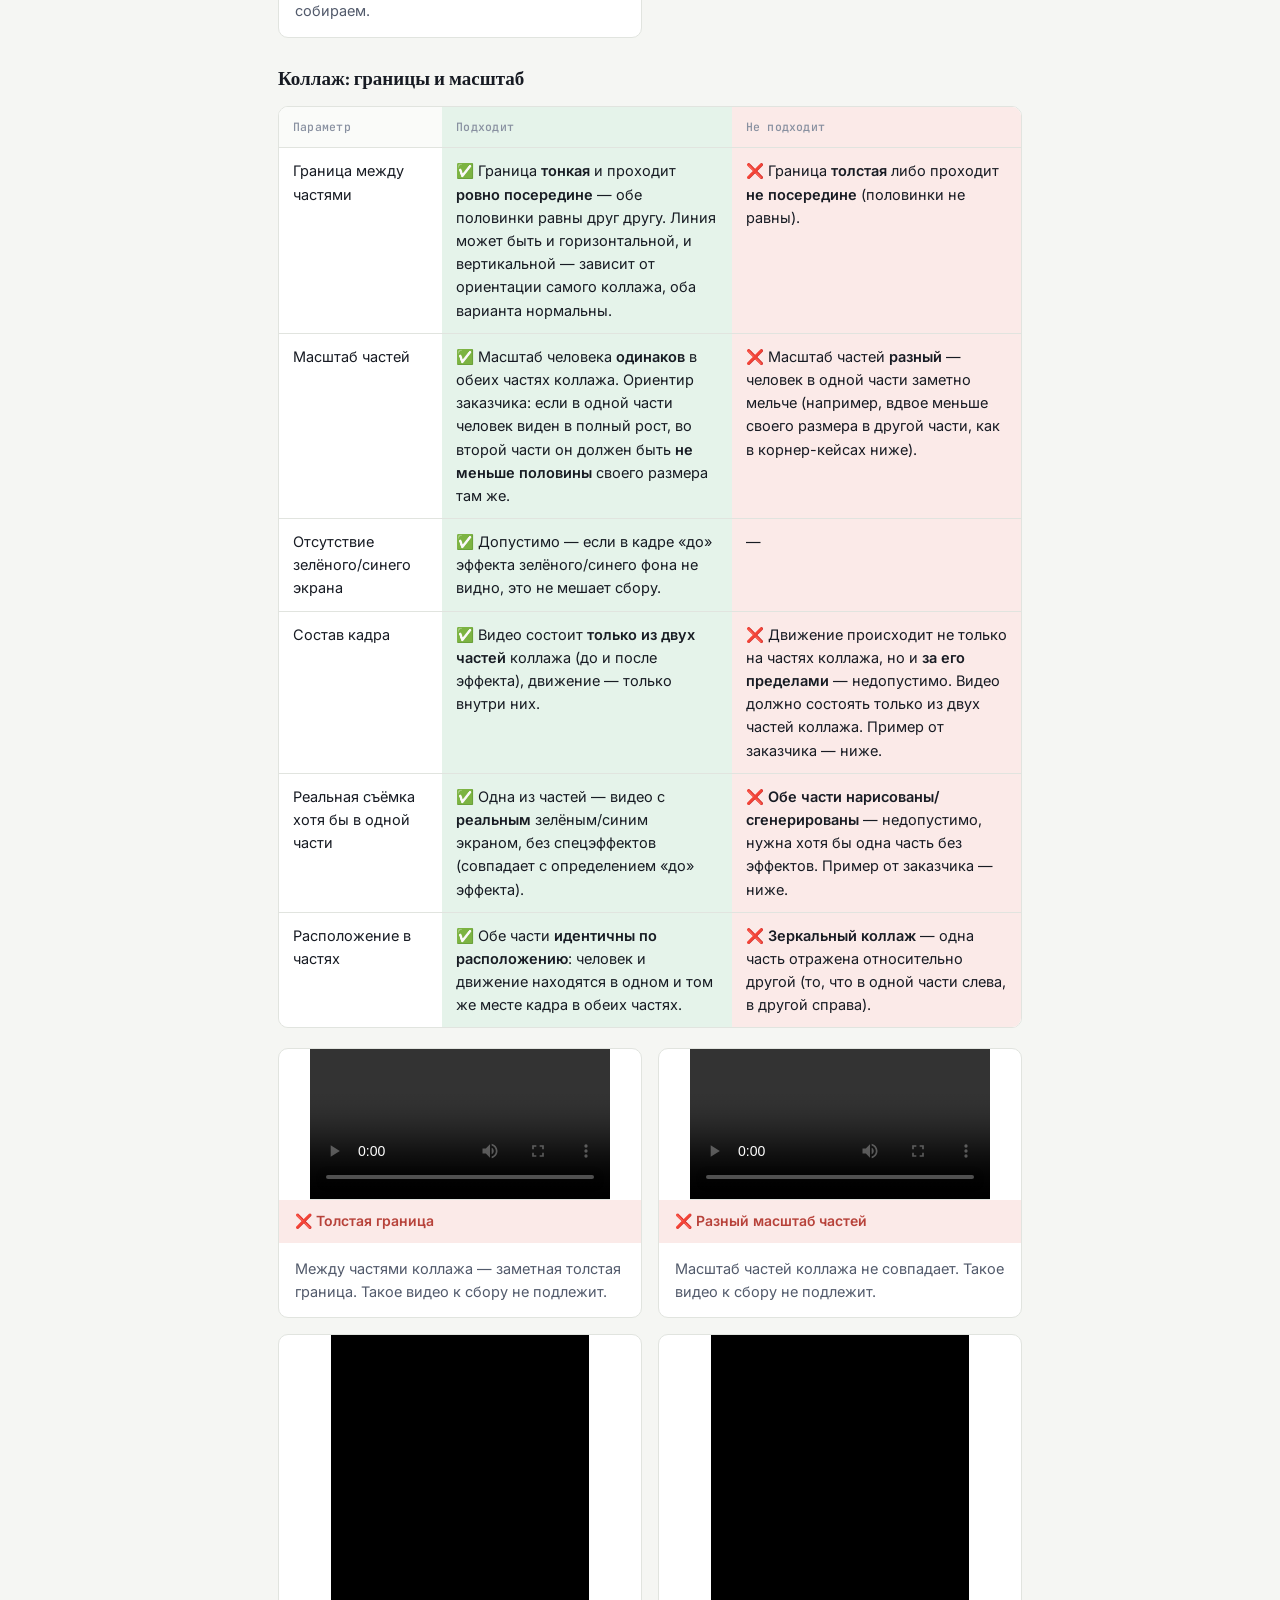
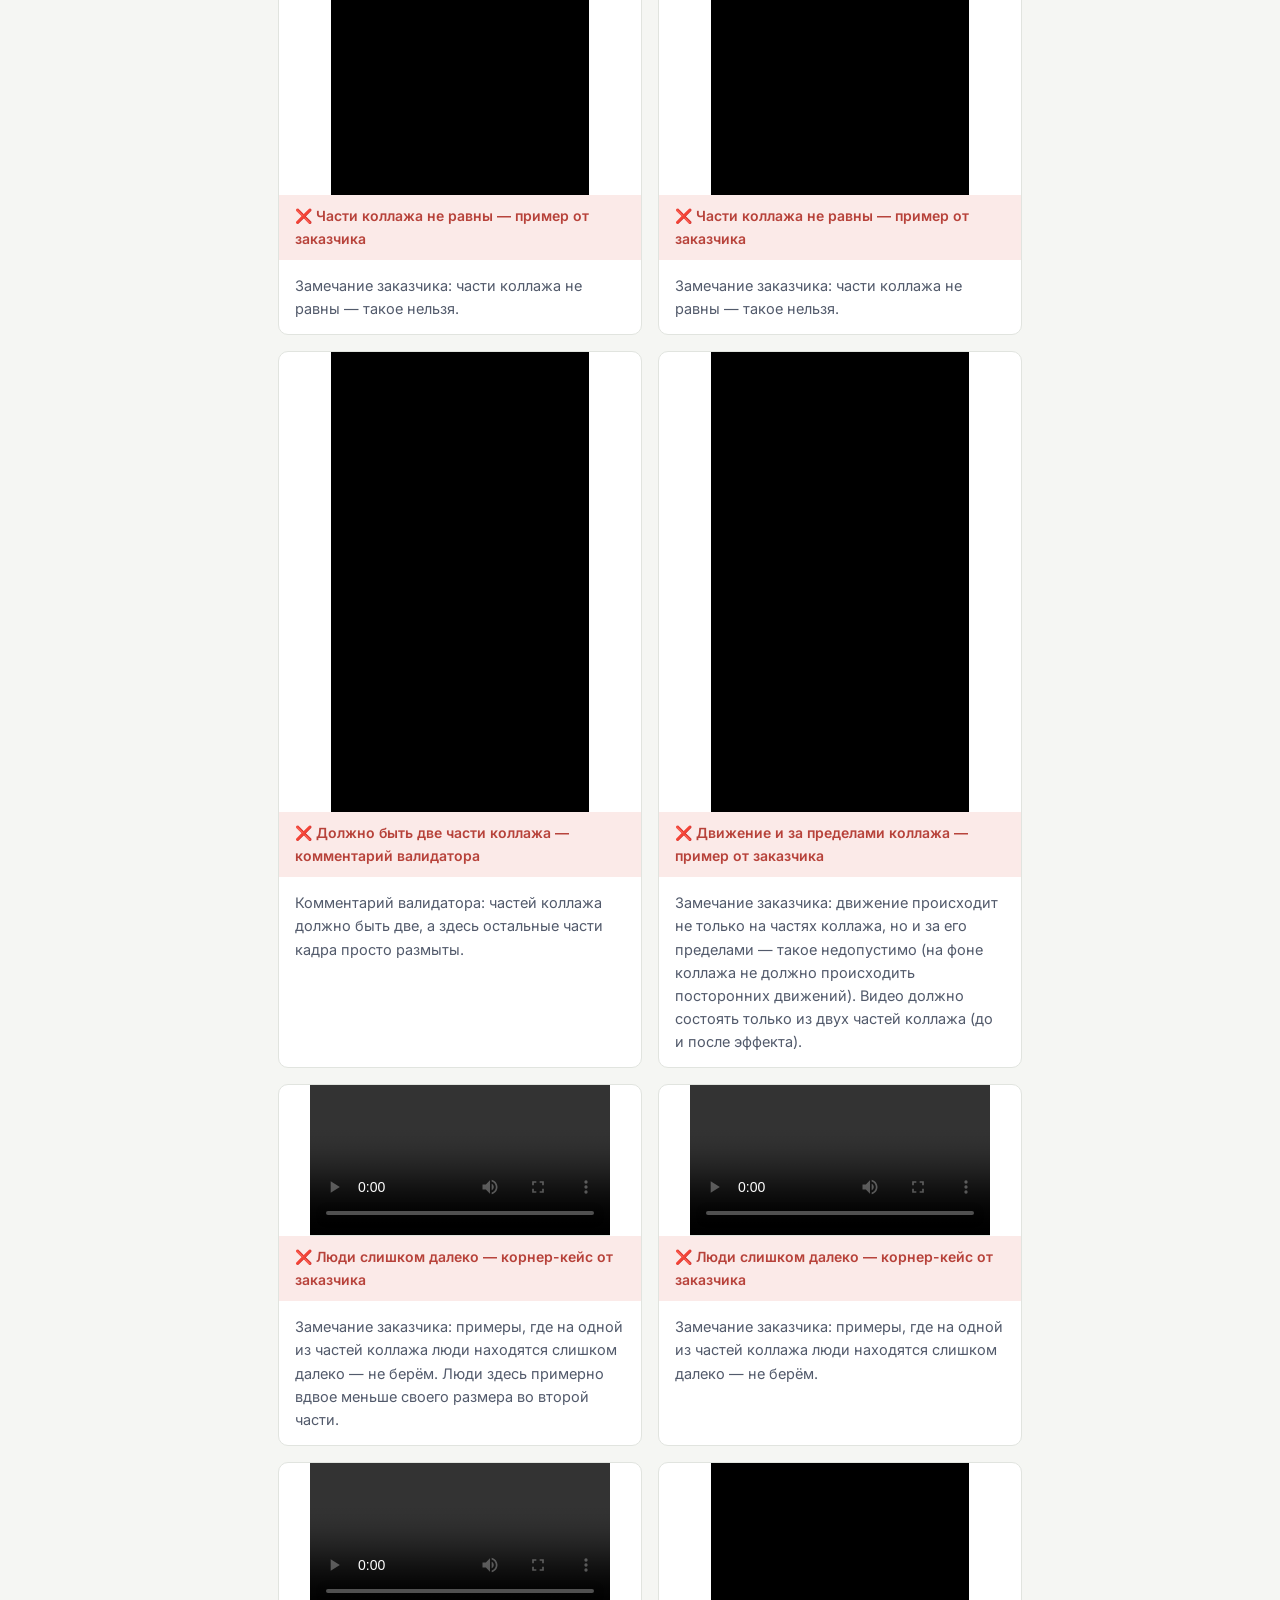
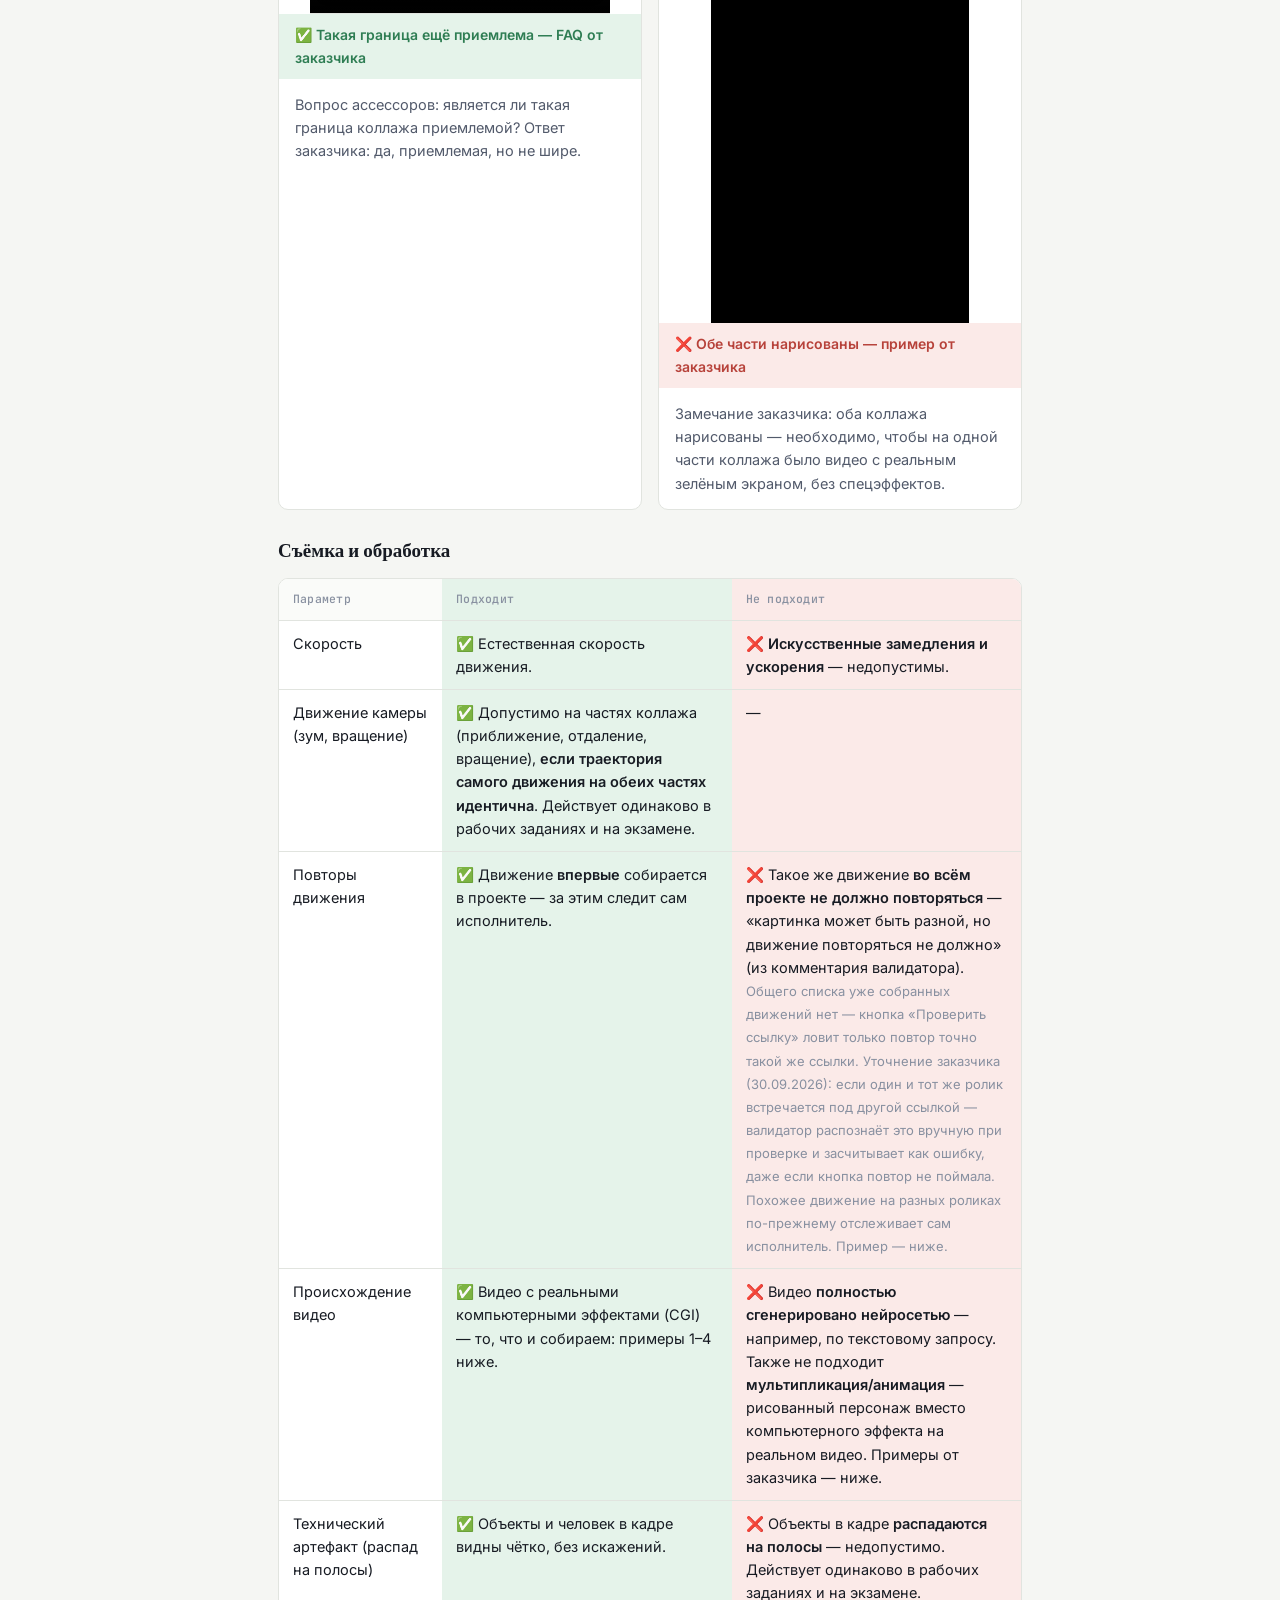
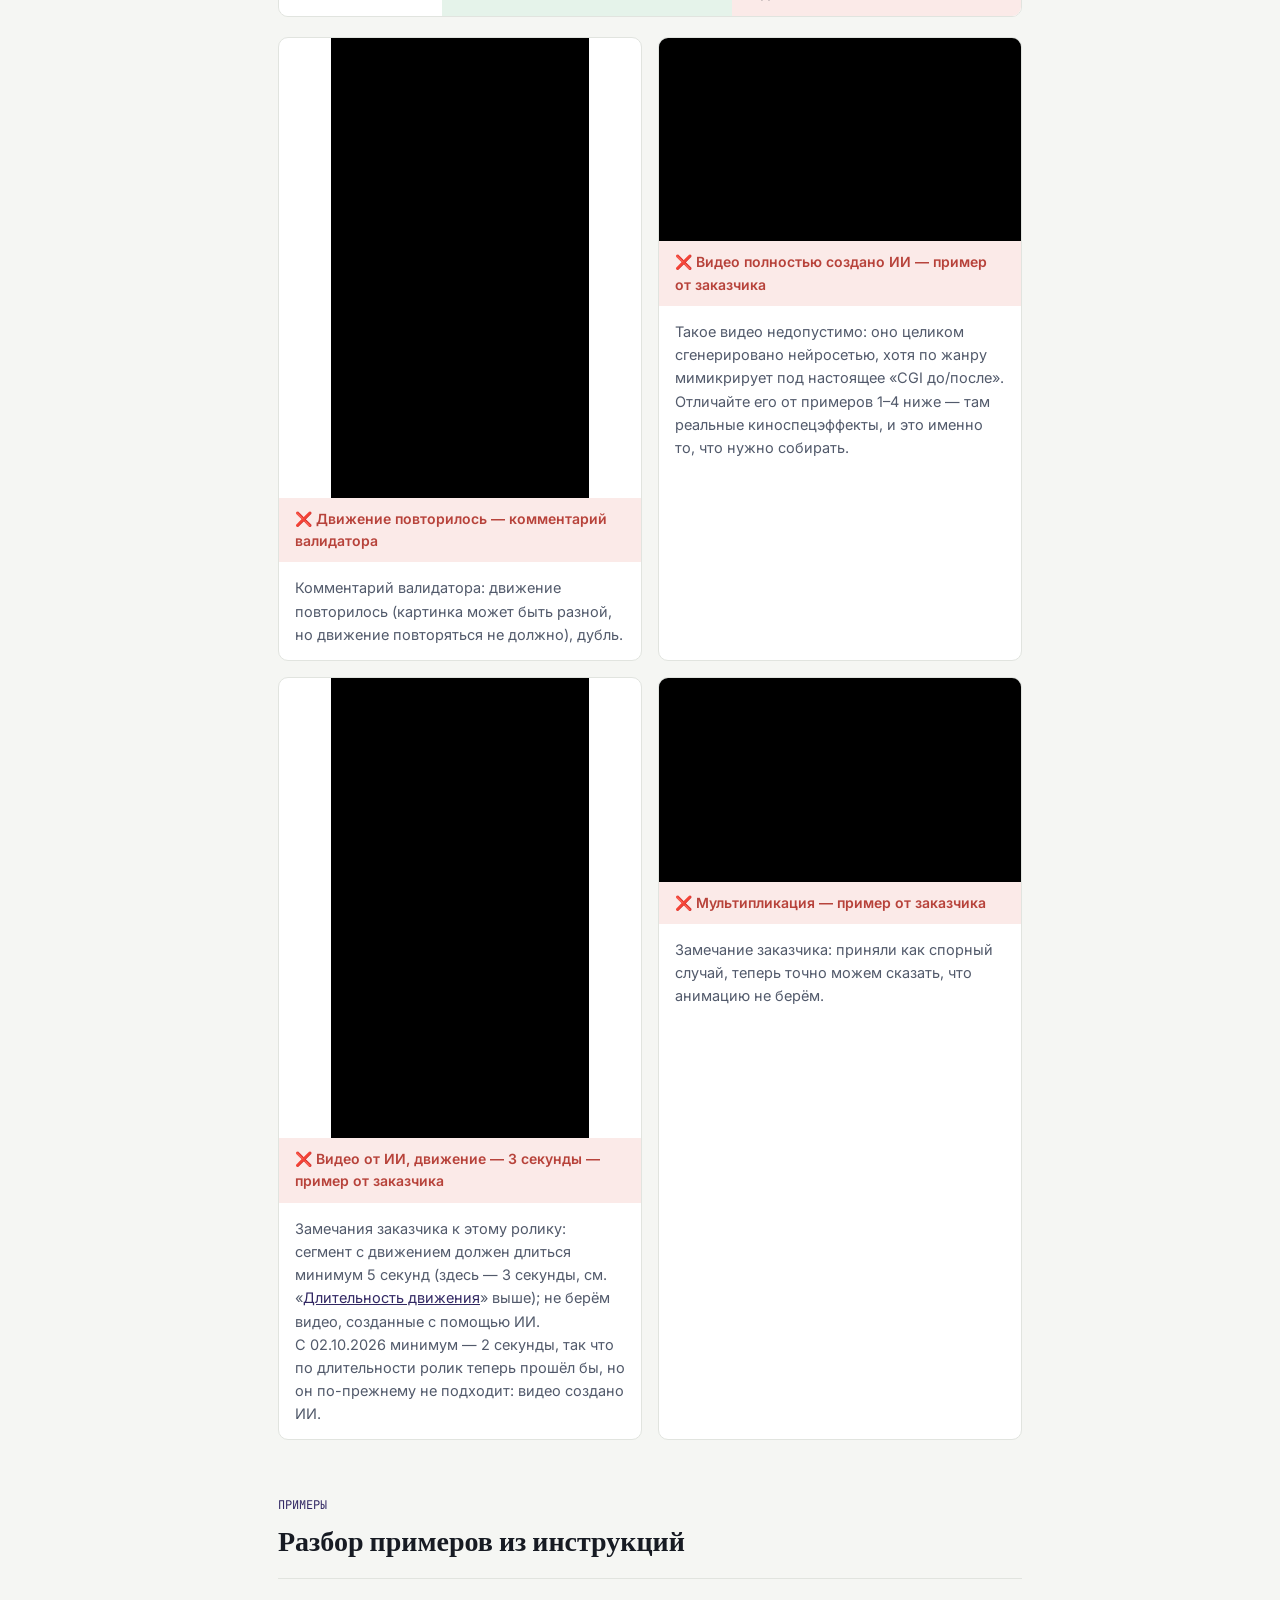
==== commit bfc5b6af: "Убрать ещё два пояснения-истории с видимого текста сайта crit-dlitelnost-video и crit-zavershennost " ====
--- a/site/criteria.html
+++ b/site/criteria.html
@@ -126,10 +126,10 @@
           <colgroup><col style="width:22%"><col style="width:39%"><col style="width:39%"></colgroup>
           <thead><tr><th>Параметр</th><th class="za">Подходит</th><th class="protiv">Не подходит</th></tr></thead>
           <tbody>
-            <tr id="crit-dlitelnost-video"><td>Длительность видео</td><td class="za">✅ <strong>Не длиннее 30 минут</strong>. В рабочей инструкции нижняя граница отдельно не прописана — она следует из требования к самому движению (минимум 2 секунды, см. ниже), которое видео обязано содержать. В экзаменационной инструкции нижняя граница видео с 12.10.2026 указана явно и тоже снижена — 2 секунды (было 5).</td><td class="protiv">❌ <strong>Длиннее 30 минут</strong>.</td></tr>
+            <tr id="crit-dlitelnost-video"><td>Длительность видео</td><td class="za">✅ <strong>Не длиннее 30 минут</strong>.</td><td class="protiv">❌ <strong>Длиннее 30 минут</strong>.</td></tr>
             <tr id="crit-dlitelnost-dvizheniya"><td>Длительность движения</td><td class="za">✅ <strong>От 2 до 60 секунд</strong>.</td><td class="protiv">❌ <strong>Короче 2 секунд</strong> или <strong>длиннее 60 секунд</strong>.</td></tr>
             <tr id="crit-skleyki"><td>Склейки в момент движения</td><td class="za">✅ На <strong>всём протяжении</strong> движения (какой бы ни была его длительность — от 2 до 60 секунд) — <strong>без склеек и переходов</strong>.</td><td class="protiv">❌ Внутри движения, независимо от его длительности, есть <strong>склейка или переход</strong>.</td></tr>
-            <tr id="crit-zavershennost"><td>Завершённость движения</td><td class="za">✅ Движение <strong>завершено</strong> (не обрывается), выполняется по <strong>одной и той же траектории</strong> в обеих частях коллажа и максимально идентично, <strong>синхронно по времени</strong> — допустимо лишь небольшое отставание. <span class="quiet">С 12.10.2026 действует одинаково в рабочих заданиях и на экзамене.</span></td><td class="protiv">❌ Движение <strong>обрывается</strong> на середине, траектория в двух частях коллажа заметно различается, или части <strong>рассинхронны</strong> (заметная задержка одной части относительно другой). Пример — ниже.</td></tr>
+            <tr id="crit-zavershennost"><td>Завершённость движения</td><td class="za">✅ Движение <strong>завершено</strong> (не обрывается), выполняется по <strong>одной и той же траектории</strong> в обеих частях коллажа и максимально идентично, <strong>синхронно по времени</strong> — допустимо лишь небольшое отставание.</td><td class="protiv">❌ Движение <strong>обрывается</strong> на середине, траектория в двух частях коллажа заметно различается, или части <strong>рассинхронны</strong> (заметная задержка одной части относительно другой). Пример — ниже.</td></tr>
           </tbody>
         </table>
       </div>
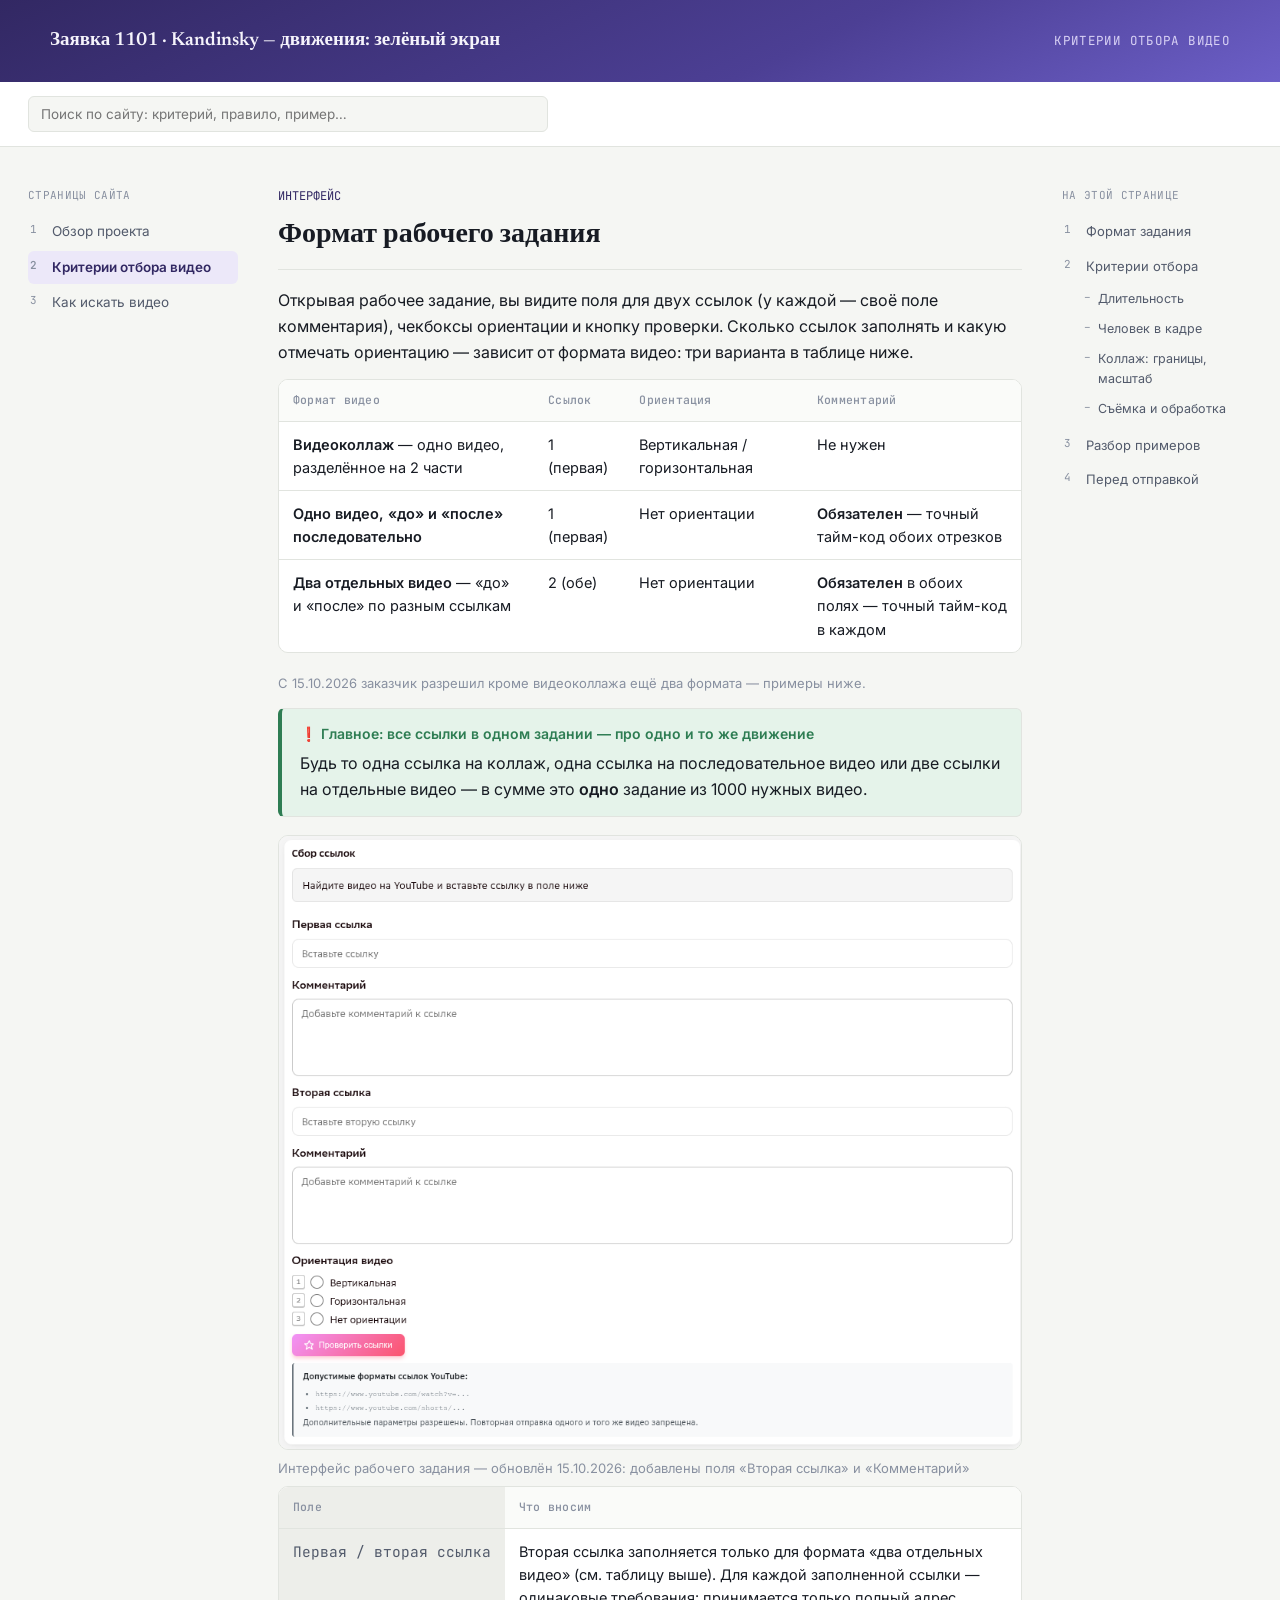
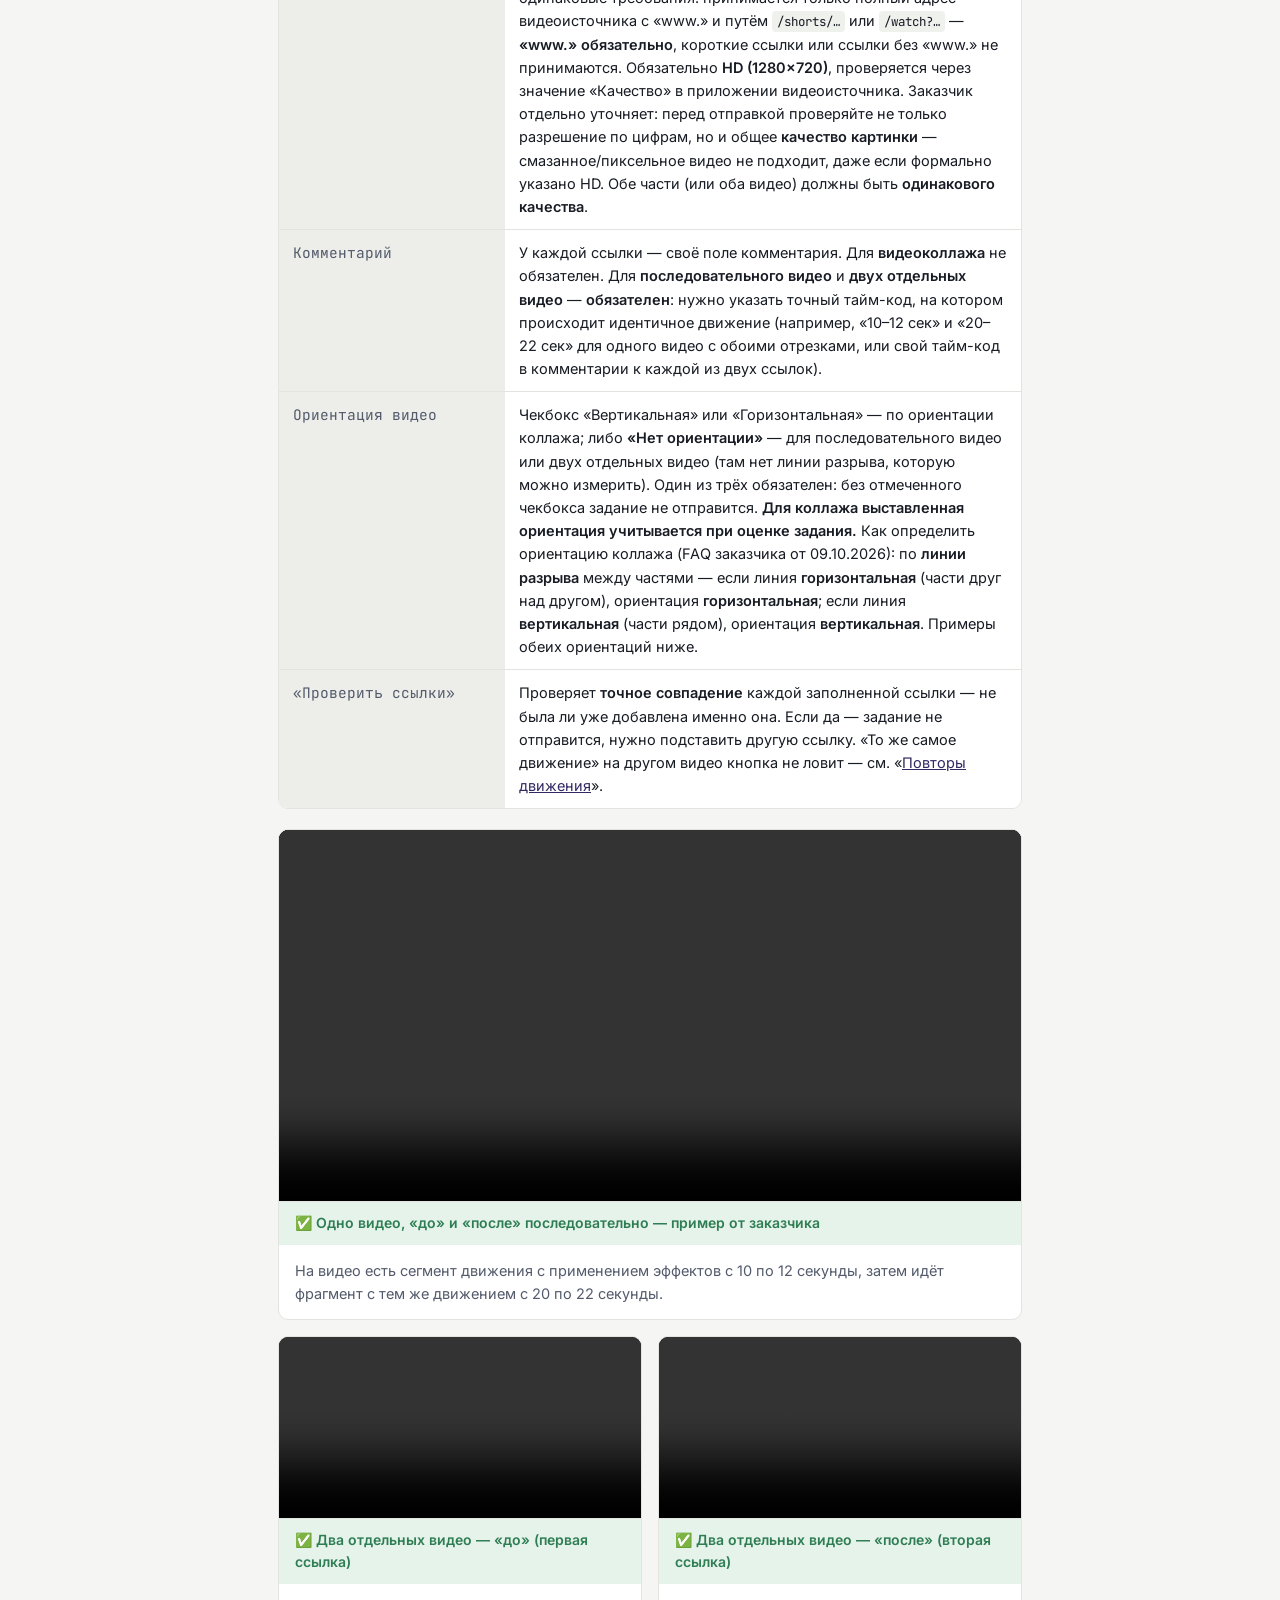
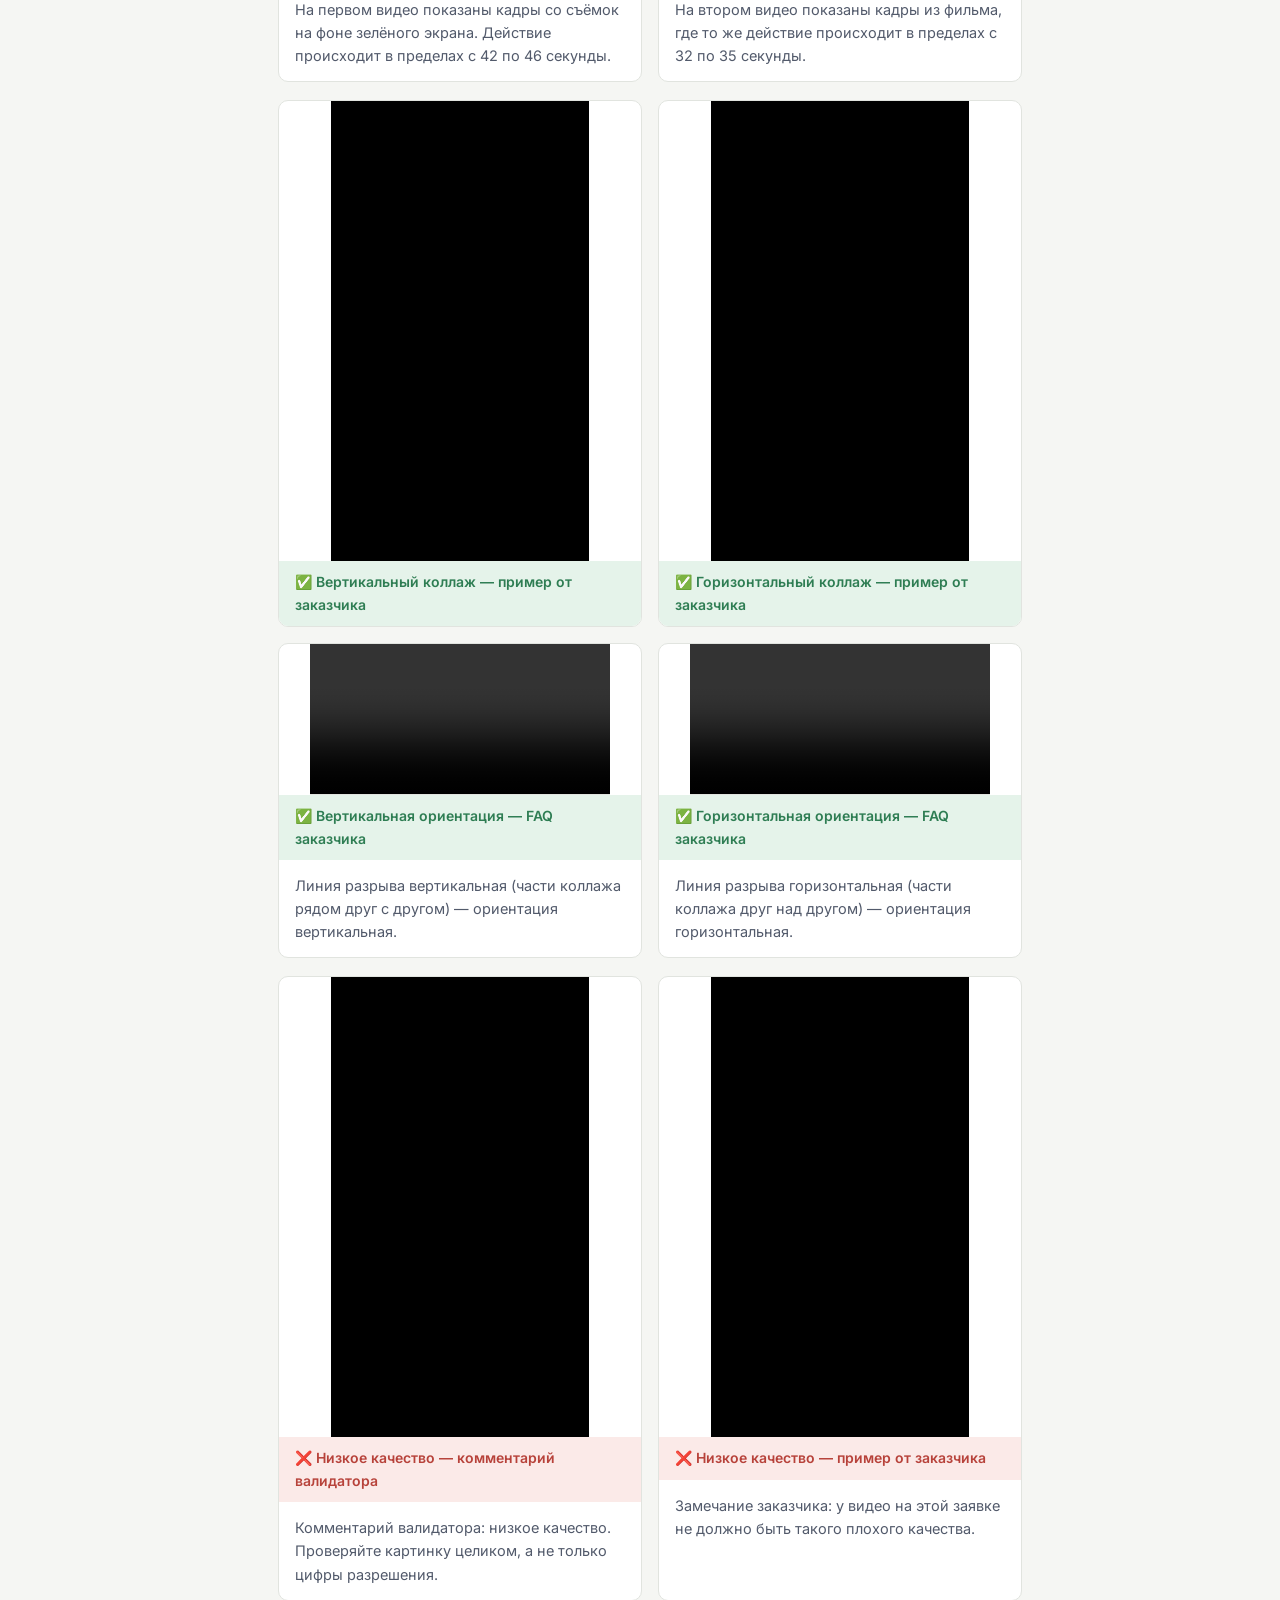
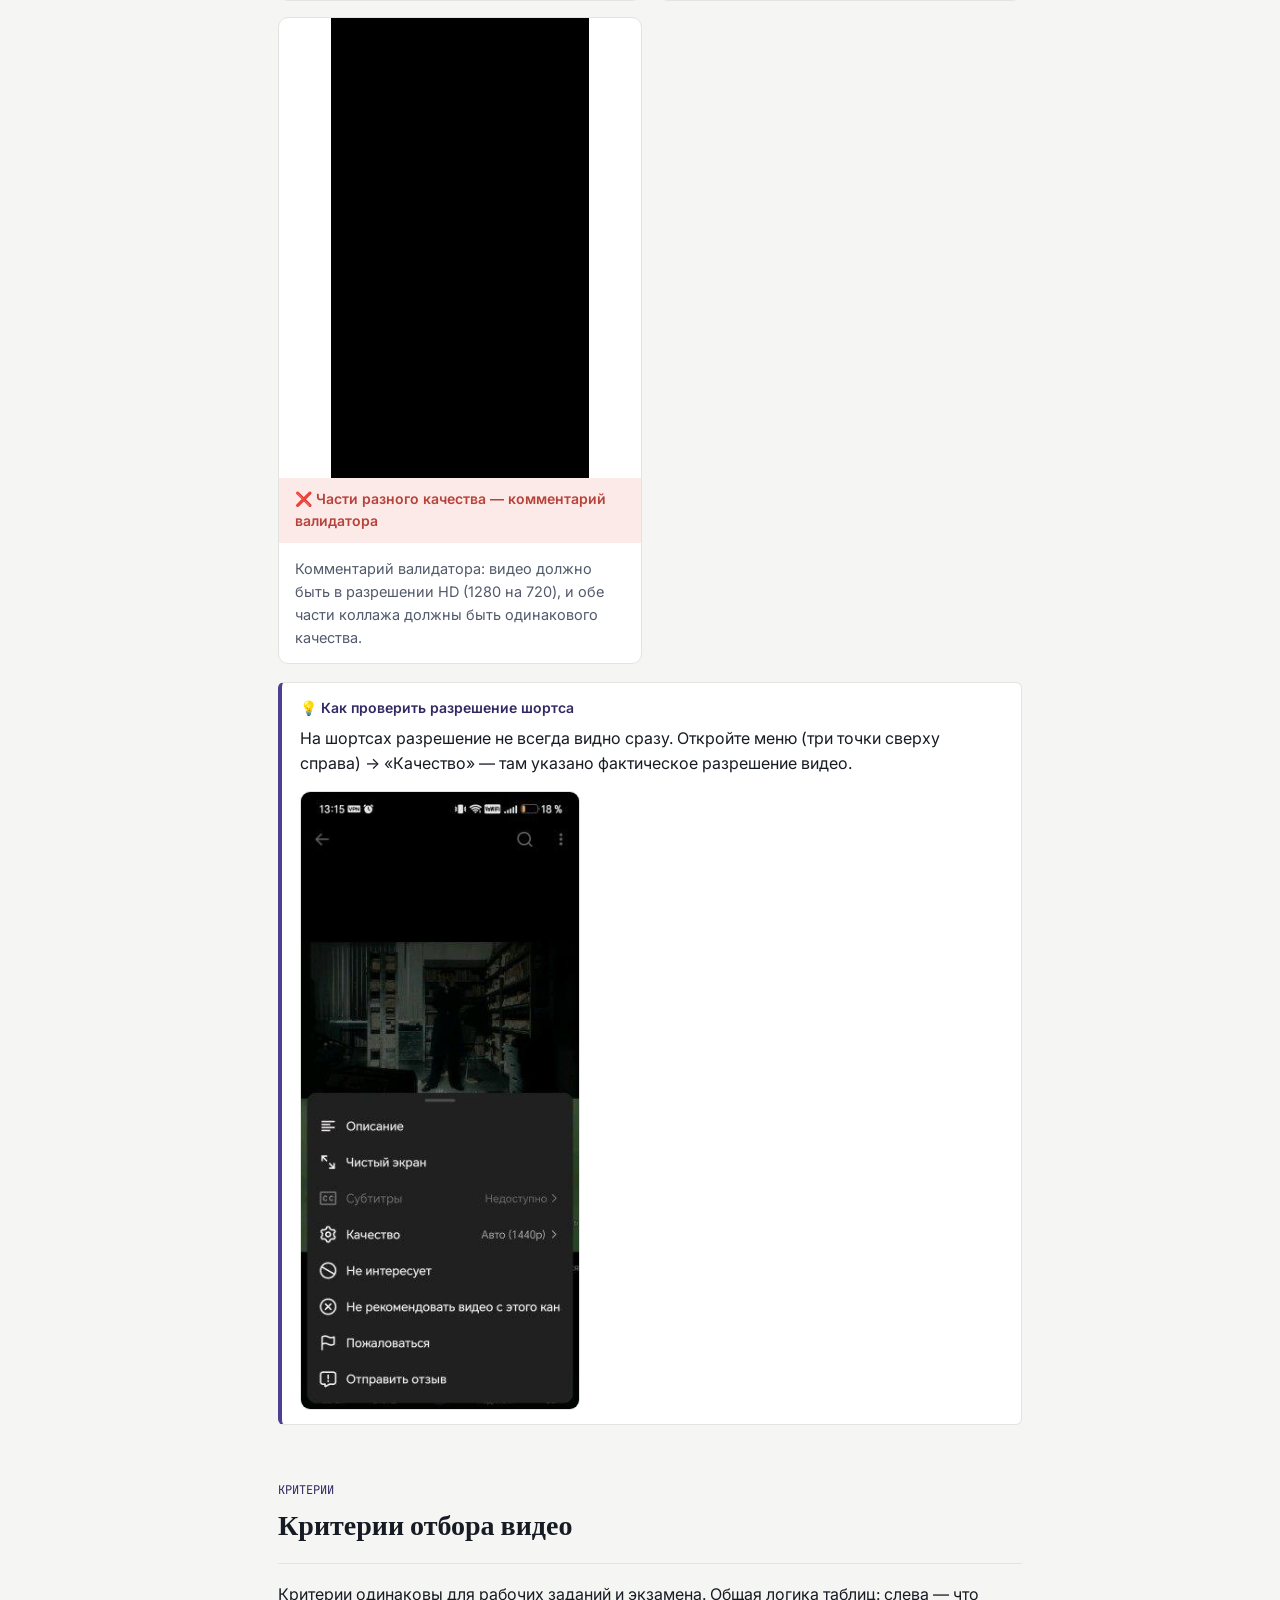
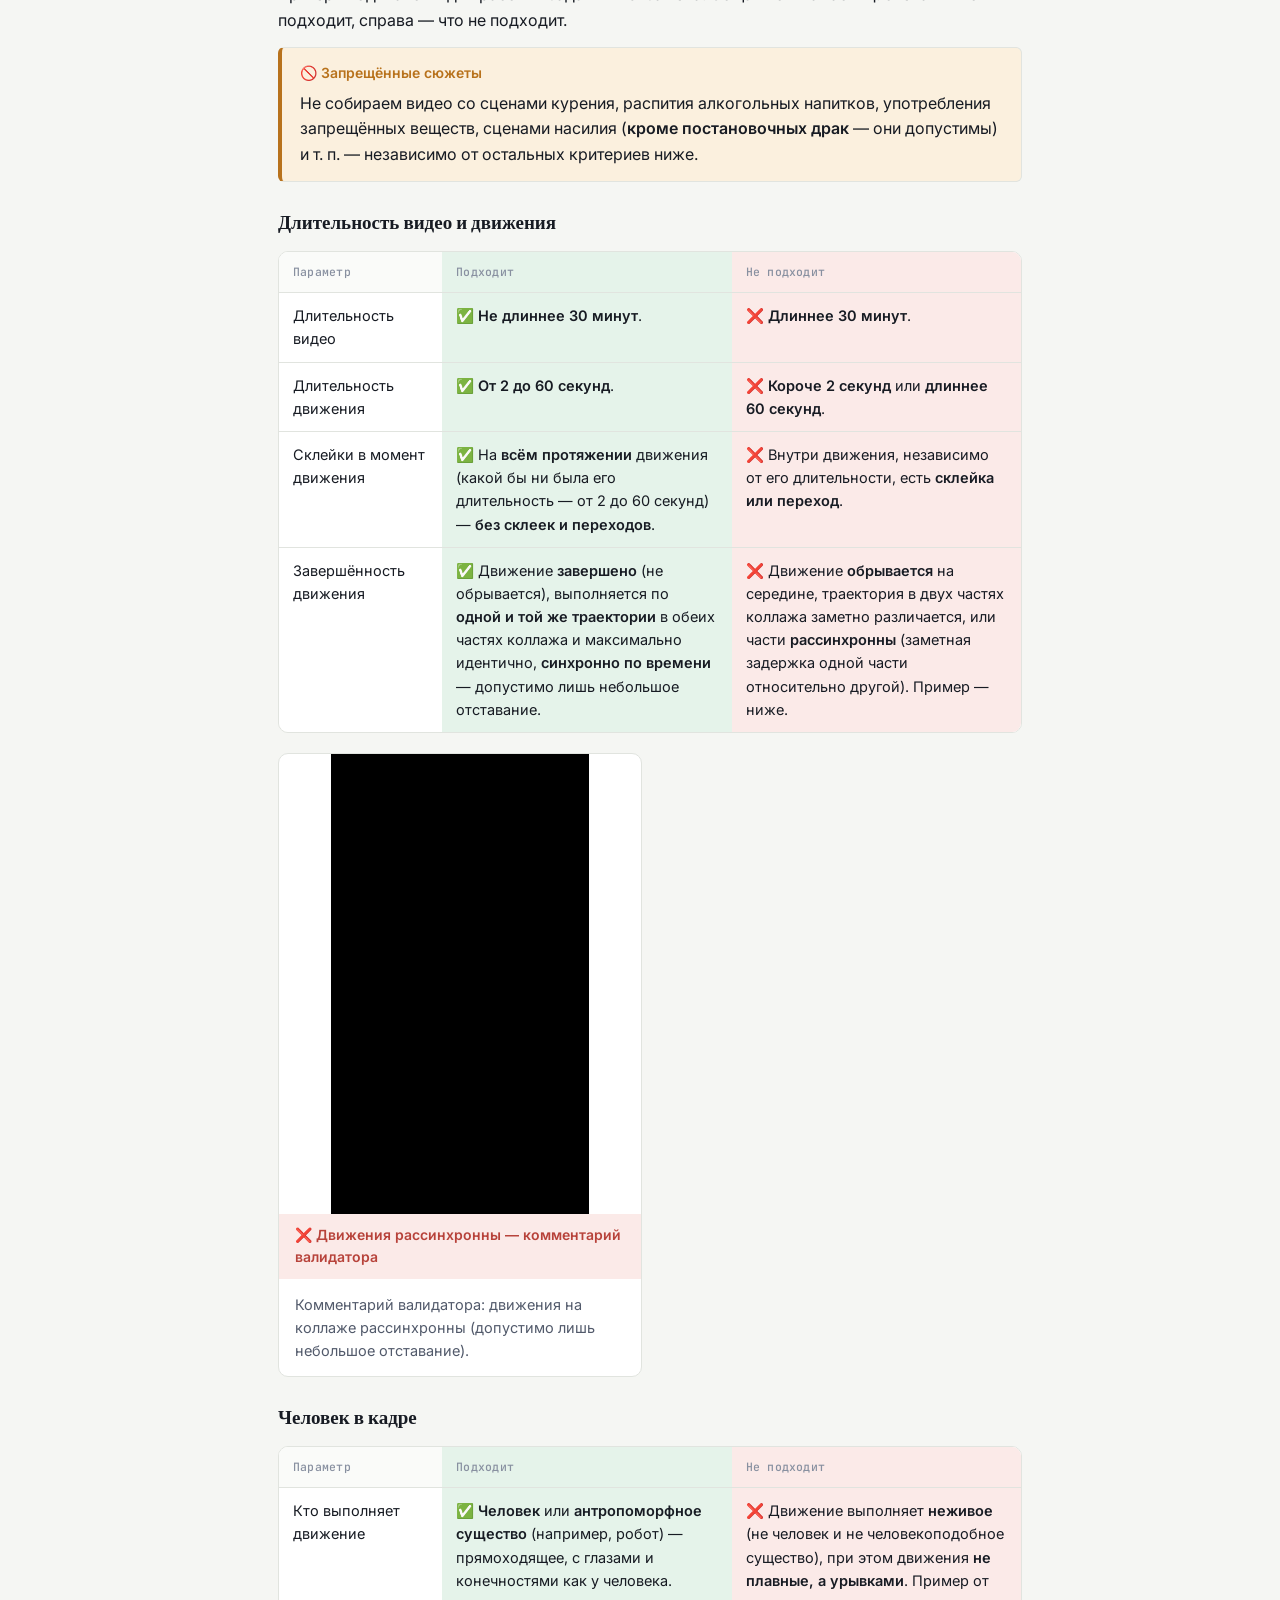
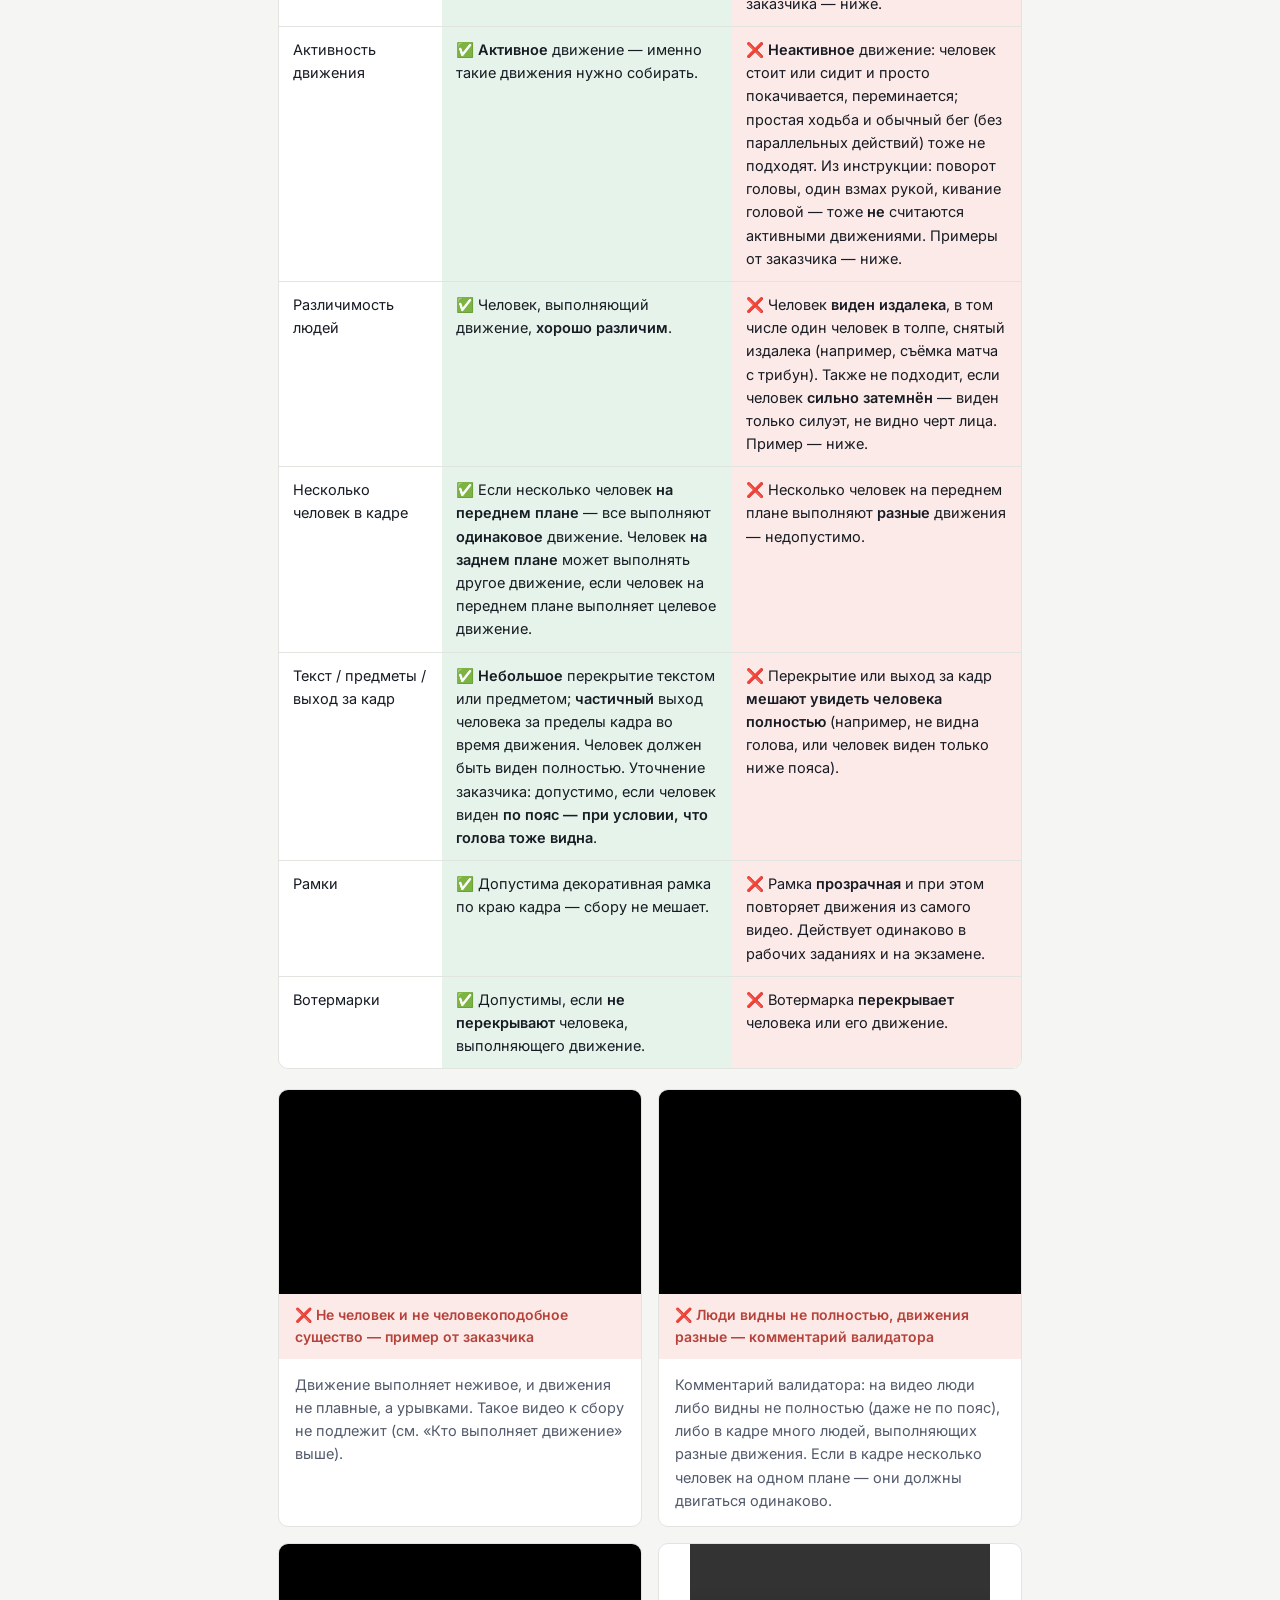
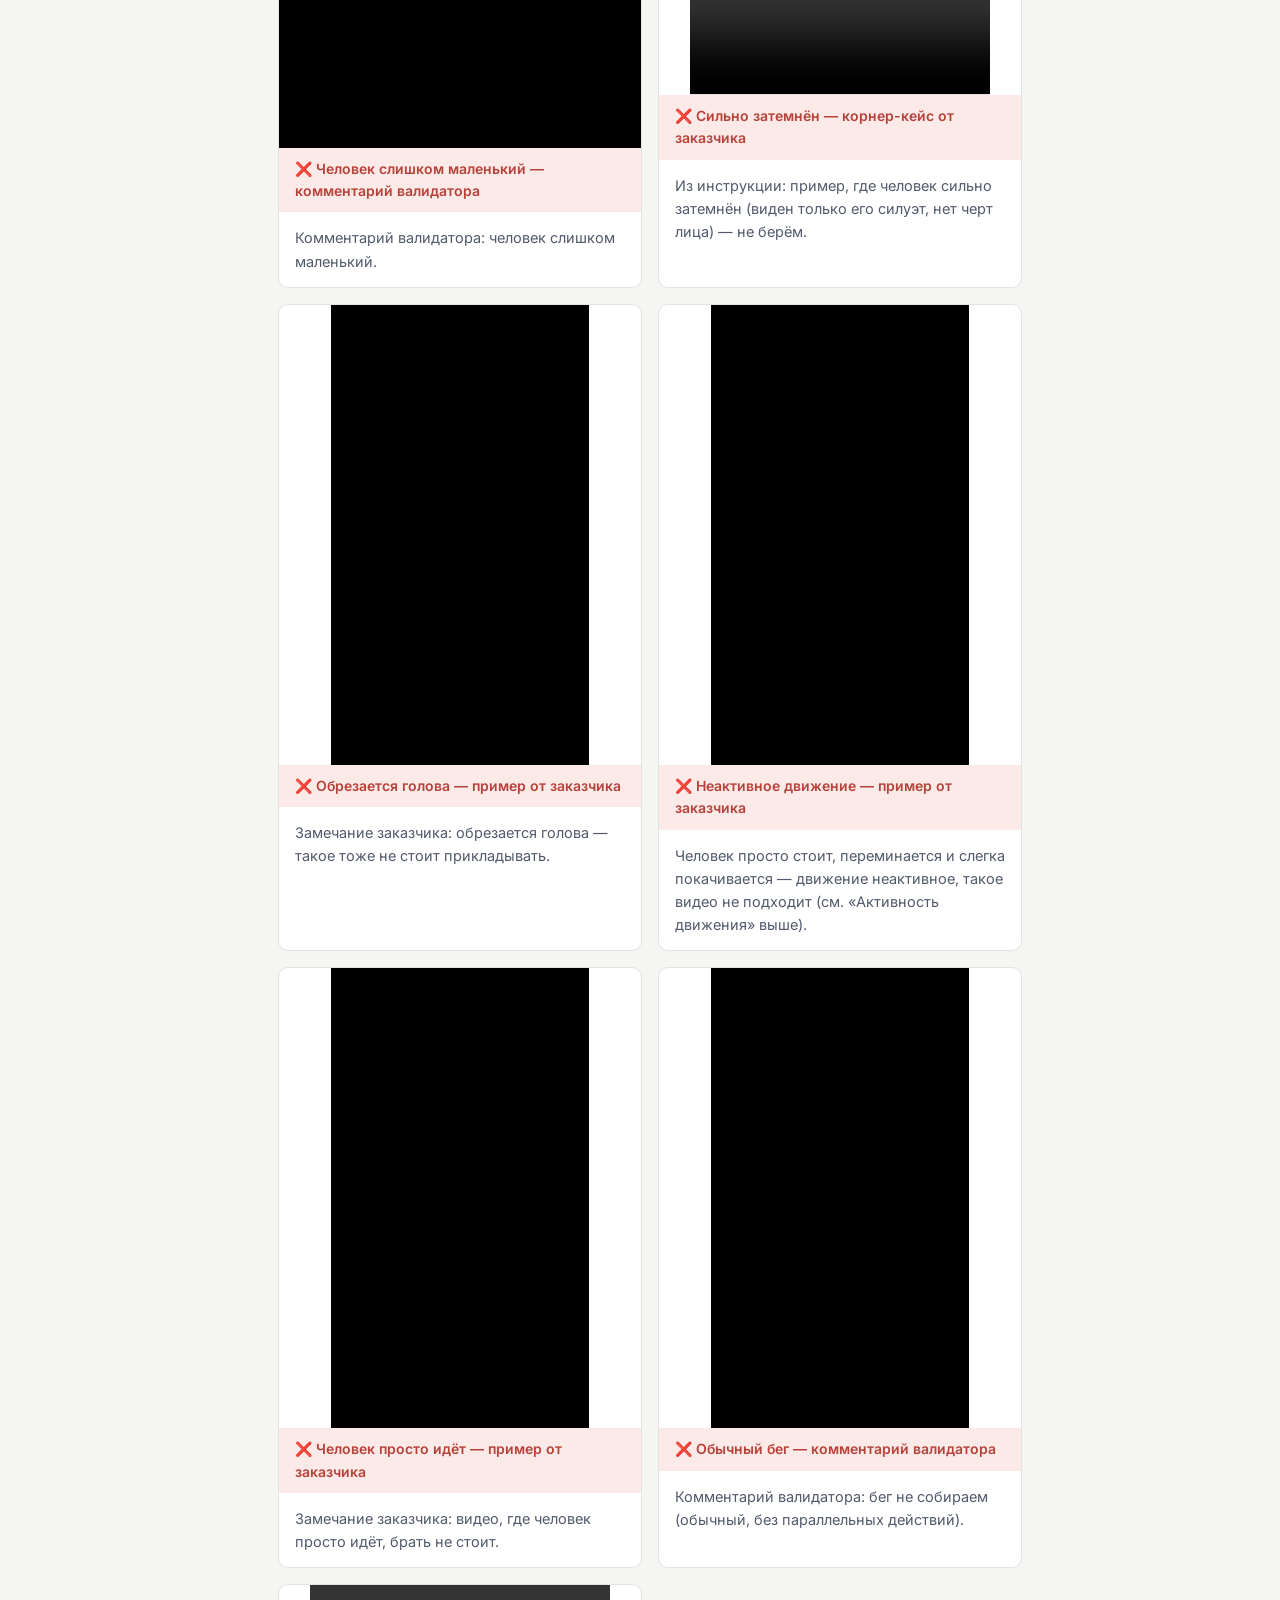
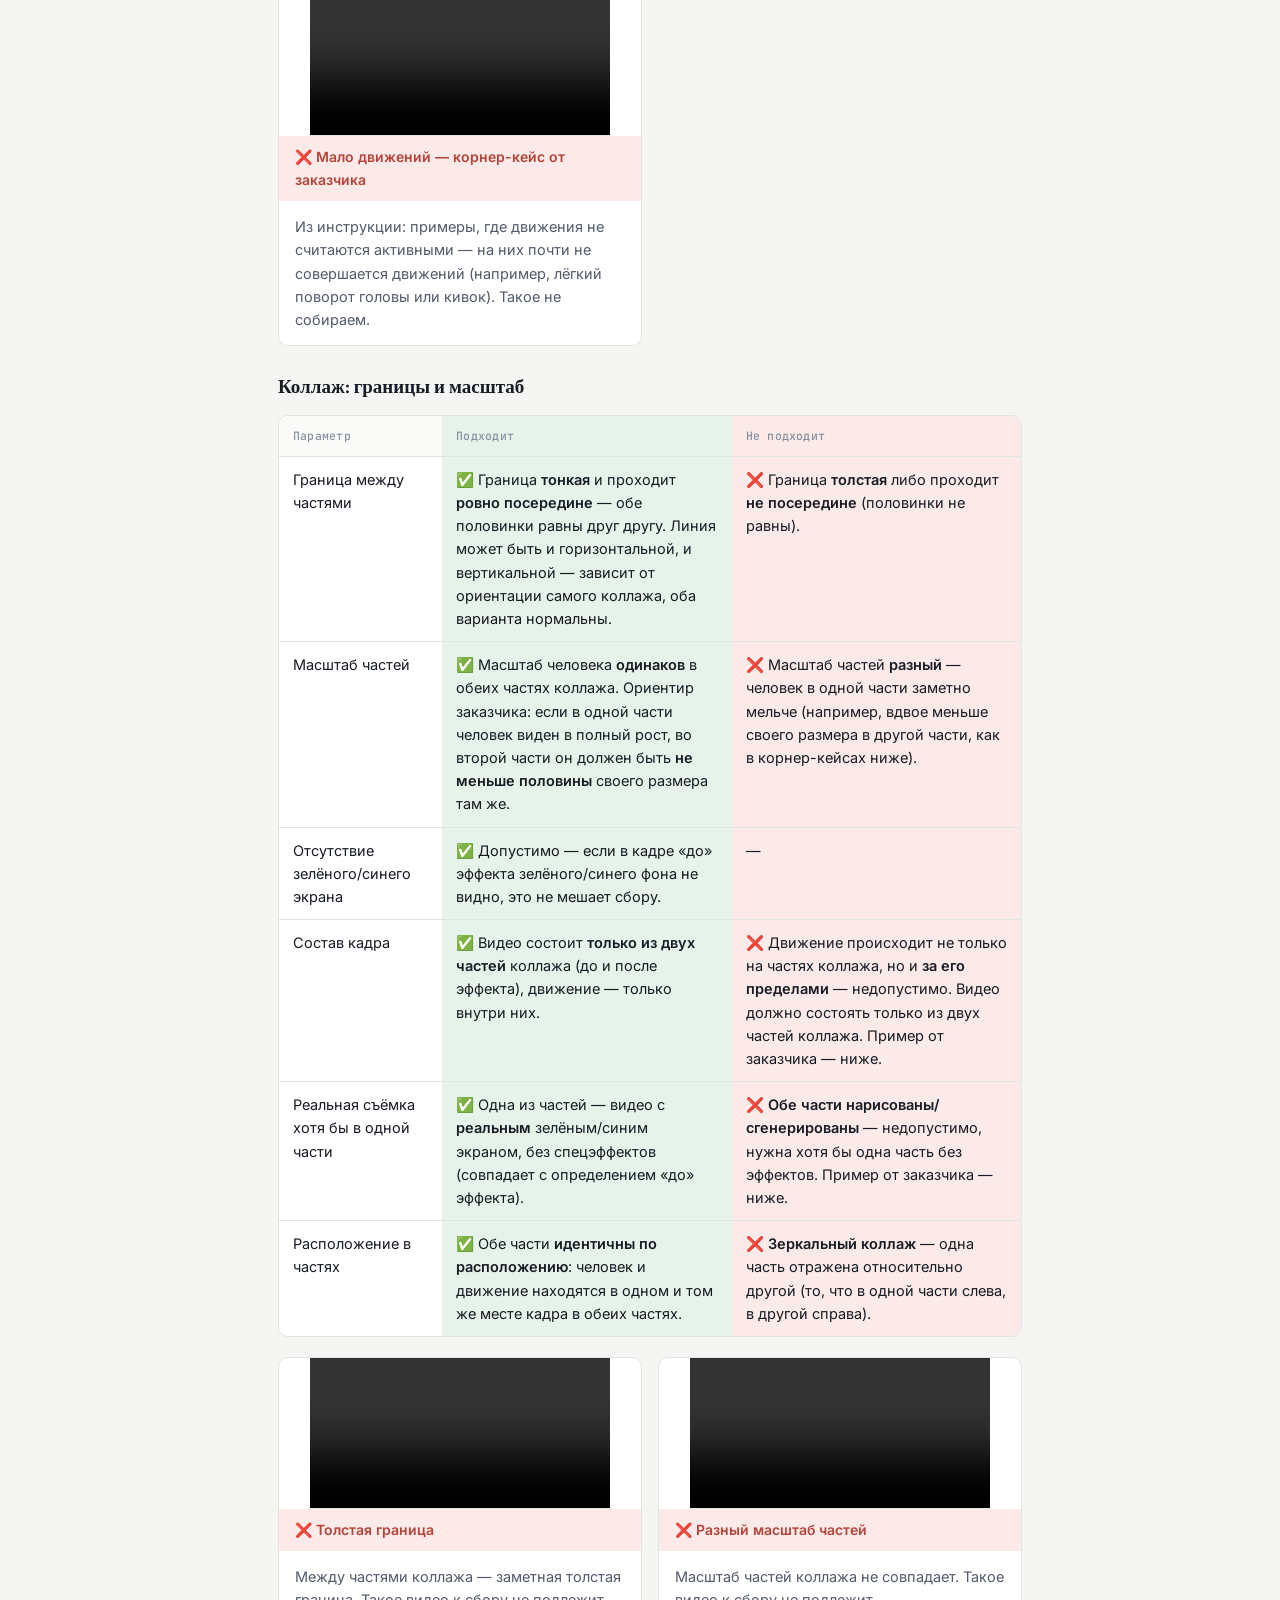
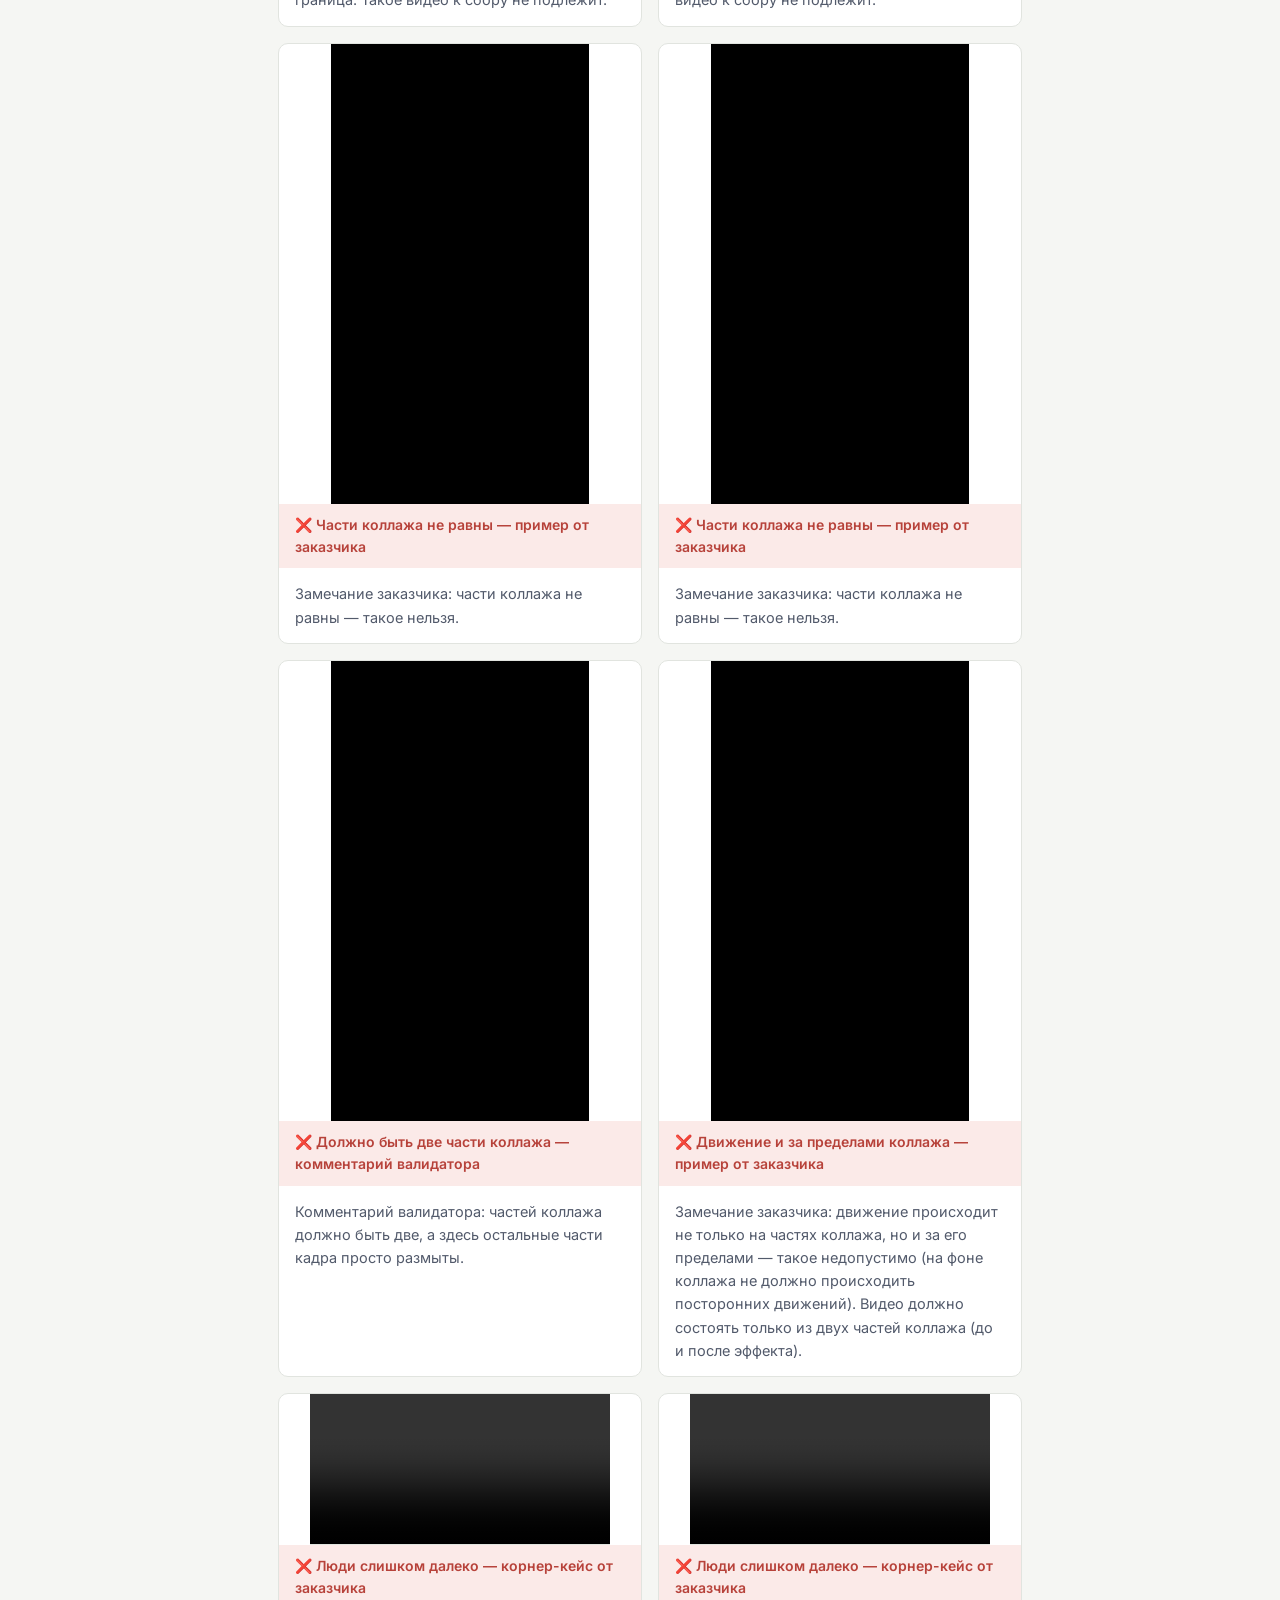
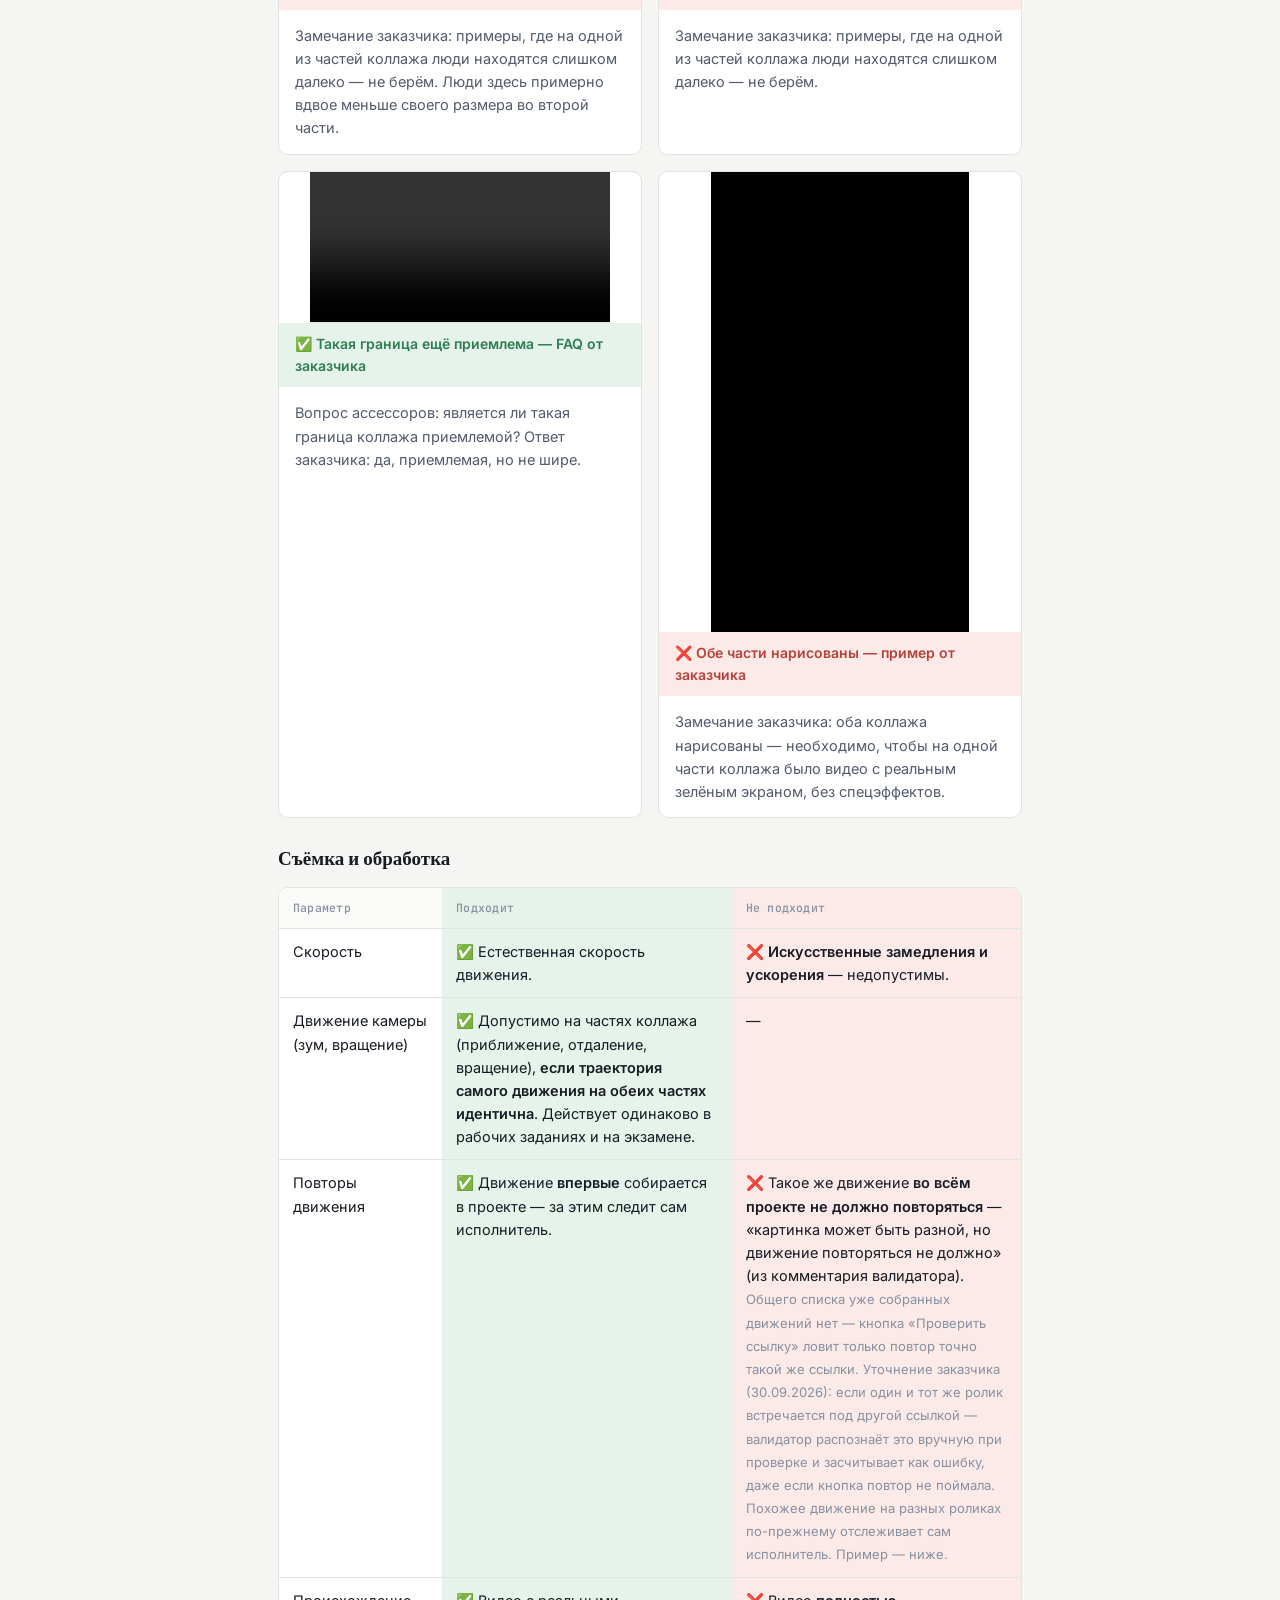
==== commit f6517b55: "Добавить новые форматы рабочего задания (инструкция 15.10.2026) Кроме видеоколлажа теперь можно сдав" ====
--- a/site/criteria.html
+++ b/site/criteria.html
@@ -39,27 +39,58 @@
     <section id="task-format">
       <p class="eyebrow">ИНТЕРФЕЙС</p>
       <h2>Формат рабочего задания</h2>
-      <p>Открывая рабочее задание, вы видите одно поле для ссылки, два чекбокса ориентации и кнопку проверки.</p>
+      <p>Открывая рабочее задание, вы видите поля для двух ссылок (у каждой — своё поле комментария), чекбоксы ориентации и кнопку проверки. Сколько ссылок заполнять и какую отмечать ориентацию — зависит от формата видео: три варианта в таблице ниже.</p>
+
+      <div class="table-wrap" id="task-formats">
+        <table>
+          <thead><tr><th>Формат видео</th><th>Ссылок</th><th>Ориентация</th><th>Комментарий</th></tr></thead>
+          <tbody>
+            <tr><td><strong>Видеоколлаж</strong> — одно видео, разделённое на 2 части</td><td>1 (первая)</td><td>Вертикальная / горизонтальная</td><td>Не нужен</td></tr>
+            <tr><td><strong>Одно видео, «до» и «после» последовательно</strong></td><td>1 (первая)</td><td>Нет ориентации</td><td><strong>Обязателен</strong> — точный тайм-код обоих отрезков</td></tr>
+            <tr><td><strong>Два отдельных видео</strong> — «до» и «после» по разным ссылкам</td><td>2 (обе)</td><td>Нет ориентации</td><td><strong>Обязателен</strong> в обоих полях — точный тайм-код в каждом</td></tr>
+          </tbody>
+        </table>
+      </div>
+      <p class="quiet" style="margin-top:4px;">С 15.10.2026 заказчик разрешил кроме видеоколлажа ещё два формата — примеры ниже.</p>
 
       <div class="callout ok">
-        <div class="callout-title">❗ Главное: одно задание = одна ссылка на один видеоколлаж</div>
-        <p style="margin-bottom:0;">Каждое задание — это <strong>одна</strong> ссылка на <strong>одно</strong> видео, а не комплект из нескольких ссылок.</p>
+        <div class="callout-title">❗ Главное: все ссылки в одном задании — про одно и то же движение</div>
+        <p style="margin-bottom:0;">Будь то одна ссылка на коллаж, одна ссылка на последовательное видео или две ссылки на отдельные видео — в сумме это <strong>одно</strong> задание из 1000 нужных видео.</p>
       </div>
 
       <figure class="zoom-wrap" style="margin:0 0 8px;">
-        <img src="assets/interface-work.png" alt="Интерфейс рабочего задания: поле ссылки, ориентация видео, кнопка «Проверить ссылку»">
-        <figcaption class="quiet">Интерфейс рабочего задания</figcaption>
+        <img src="assets/interface-work.png" alt="Интерфейс рабочего задания: первая и вторая ссылка с комментариями, три варианта ориентации, кнопка «Проверить ссылки»">
+        <figcaption class="quiet">Интерфейс рабочего задания — обновлён 15.10.2026: добавлены поля «Вторая ссылка» и «Комментарий»</figcaption>
       </figure>
 
       <div class="table-wrap">
         <table>
           <thead><tr><th class="field">Поле</th><th>Что вносим</th></tr></thead>
           <tbody>
-            <tr id="field-link"><td class="num field">Ссылка</td><td>Ссылка на видеоколлаж, подходящий по критериям ниже. Принимается только полный адрес видеоисточника с «www.» и путём <code>/shorts/…</code> или <code>/watch?…</code> — <strong>«www.» обязательно</strong>, короткие ссылки или ссылки без «www.» не принимаются. Обязательно <strong>HD (1280×720)</strong> — для любой ориентации коллажа, проверяется через значение «Качество» в приложении видеоисточника. Заказчик отдельно уточняет: перед отправкой проверяйте не только разрешение по цифрам, но и общее <strong>качество картинки</strong> — смазанное/пиксельное видео не подходит, даже если формально указано HD. Обе части коллажа должны быть <strong>одинакового качества</strong>.</td></tr>
-            <tr id="field-orientation"><td class="num field">Ориентация видео</td><td>Чекбокс «Вертикальная» или «Горизонтальная» — по ориентации коллажа. Один из двух обязателен: без отмеченного чекбокса задание не отправится. <strong>Выставленная ориентация учитывается при оценке задания.</strong> Как определить (FAQ заказчика от 09.10.2026): ориентация определяется по <strong>линии разрыва</strong> между частями коллажа — если линия <strong>горизонтальная</strong> (части друг над другом), ориентация <strong>горизонтальная</strong>; если линия <strong>вертикальная</strong> (части рядом), ориентация <strong>вертикальная</strong>. Примеры обеих ориентаций ниже.</td></tr>
-            <tr id="field-check"><td class="num field">«Проверить ссылку»</td><td>Проверяет <strong>точное совпадение</strong> — не была ли уже добавлена именно эта ссылка. Если да — задание не отправится, нужно подставить другую ссылку. «То же самое движение» на другом видео кнопка не ловит — см. «<a href="#crit-povtory">Повторы движения</a>».</td></tr>
-          </tbody>
-        </table>
+            <tr id="field-link"><td class="num field">Первая / вторая ссылка</td><td>Вторая ссылка заполняется только для формата «два отдельных видео» (см. таблицу выше). Для каждой заполненной ссылки — одинаковые требования: принимается только полный адрес видеоисточника с «www.» и путём <code>/shorts/…</code> или <code>/watch?…</code> — <strong>«www.» обязательно</strong>, короткие ссылки или ссылки без «www.» не принимаются. Обязательно <strong>HD (1280×720)</strong>, проверяется через значение «Качество» в приложении видеоисточника. Заказчик отдельно уточняет: перед отправкой проверяйте не только разрешение по цифрам, но и общее <strong>качество картинки</strong> — смазанное/пиксельное видео не подходит, даже если формально указано HD. Обе части (или оба видео) должны быть <strong>одинакового качества</strong>.</td></tr>
+            <tr id="field-comment"><td class="num field">Комментарий</td><td>У каждой ссылки — своё поле комментария. Для <strong>видеоколлажа</strong> не обязателен. Для <strong>последовательного видео</strong> и <strong>двух отдельных видео</strong> — <strong>обязателен</strong>: нужно указать точный тайм-код, на котором происходит идентичное движение (например, «10–12 сек» и «20–22 сек» для одного видео с обоими отрезками, или свой тайм-код в комментарии к каждой из двух ссылок).</td></tr>
+            <tr id="field-orientation"><td class="num field">Ориентация видео</td><td>Чекбокс «Вертикальная» или «Горизонтальная» — по ориентации коллажа; либо <strong>«Нет ориентации»</strong> — для последовательного видео или двух отдельных видео (там нет линии разрыва, которую можно измерить). Один из трёх обязателен: без отмеченного чекбокса задание не отправится. <strong>Для коллажа выставленная ориентация учитывается при оценке задания.</strong> Как определить ориентацию коллажа (FAQ заказчика от 09.10.2026): по <strong>линии разрыва</strong> между частями — если линия <strong>горизонтальная</strong> (части друг над другом), ориентация <strong>горизонтальная</strong>; если линия <strong>вертикальная</strong> (части рядом), ориентация <strong>вертикальная</strong>. Примеры обеих ориентаций ниже.</td></tr>
+            <tr id="field-check"><td class="num field">«Проверить ссылки»</td><td>Проверяет <strong>точное совпадение</strong> каждой заполненной ссылки — не была ли уже добавлена именно она. Если да — задание не отправится, нужно подставить другую ссылку. «То же самое движение» на другом видео кнопка не ловит — см. «<a href="#crit-povtory">Повторы движения</a>».</td></tr>
+          </tbody>
+        </table>
+      </div>
+
+      <div class="example-grid">
+        <div class="example-card pass wide" style="margin-bottom:0;">
+          <video class="media" controls preload="metadata" src="assets/format-sequential-video.mp4"></video>
+          <div class="status">✅ Одно видео, «до» и «после» последовательно — пример от заказчика</div>
+          <div class="body"><p>На видео есть сегмент движения с применением эффектов с 10 по 12 секунды, затем идёт фрагмент с тем же движением с 20 по 22 секунды.</p></div>
+        </div>
+        <div class="example-card pass" style="margin-bottom:0;">
+          <video class="media" controls preload="metadata" src="assets/format-two-videos-before.mp4"></video>
+          <div class="status">✅ Два отдельных видео — «до» (первая ссылка)</div>
+          <div class="body"><p>На первом видео показаны кадры со съёмок на фоне зелёного экрана. Действие происходит в пределах с 42 по 46 секунды.</p></div>
+        </div>
+        <div class="example-card pass" style="margin-bottom:0;">
+          <video class="media" controls preload="metadata" src="assets/format-two-videos-after.mp4"></video>
+          <div class="status">✅ Два отдельных видео — «после» (вторая ссылка)</div>
+          <div class="body"><p>На втором видео показаны кадры из фильма, где то же действие происходит в пределах с 32 по 35 секунды.</p></div>
+        </div>
       </div>
 
       <div class="example-grid">
@@ -365,9 +396,10 @@
       <div class="callout warn">
         <div class="callout-title">⚠ Чек-лист перед отправкой задания</div>
         <ul style="margin-bottom:0;">
-          <li>Ссылка ведёт на видео в разрешении <strong>HD (1280×720)</strong> и не длиннее 30 минут — и картинка в целом хорошего <strong>качества</strong>, не смазанная.</li>
-          <li>Отмечен чекбокс ориентации — <strong>вертикальная</strong> или <strong>горизонтальная</strong>.</li>
-          <li>Нажата кнопка <strong>«Проверить ссылку»</strong>, чтобы исключить дубли.</li>
+          <li>Ссылка (или обе ссылки) ведёт на видео в разрешении <strong>HD (1280×720)</strong> и не длиннее 30 минут — и картинка в целом хорошего <strong>качества</strong>, не смазанная.</li>
+          <li>Отмечен чекбокс ориентации — <strong>вертикальная/горизонтальная</strong> для коллажа, либо <strong>«нет ориентации»</strong> для последовательного видео или двух отдельных видео.</li>
+          <li>Если видео — не коллаж (последовательное или два отдельных), в комментарии указан точный <strong>тайм-код</strong> идентичного движения.</li>
+          <li>Нажата кнопка <strong>«Проверить ссылки»</strong>, чтобы исключить дубли.</li>
           <li>Движение выполняет <strong>человек или человекоподобное существо</strong> (прямоходящее, с глазами и конечностями как у человека), а не неживое.</li>
           <li>Движение <strong>активное</strong> — человек не просто стоит, сидит, покачивается или идёт.</li>
           <li>Движение целиком, без склеек — <strong>завершено</strong> и идентично в обеих частях коллажа.</li>
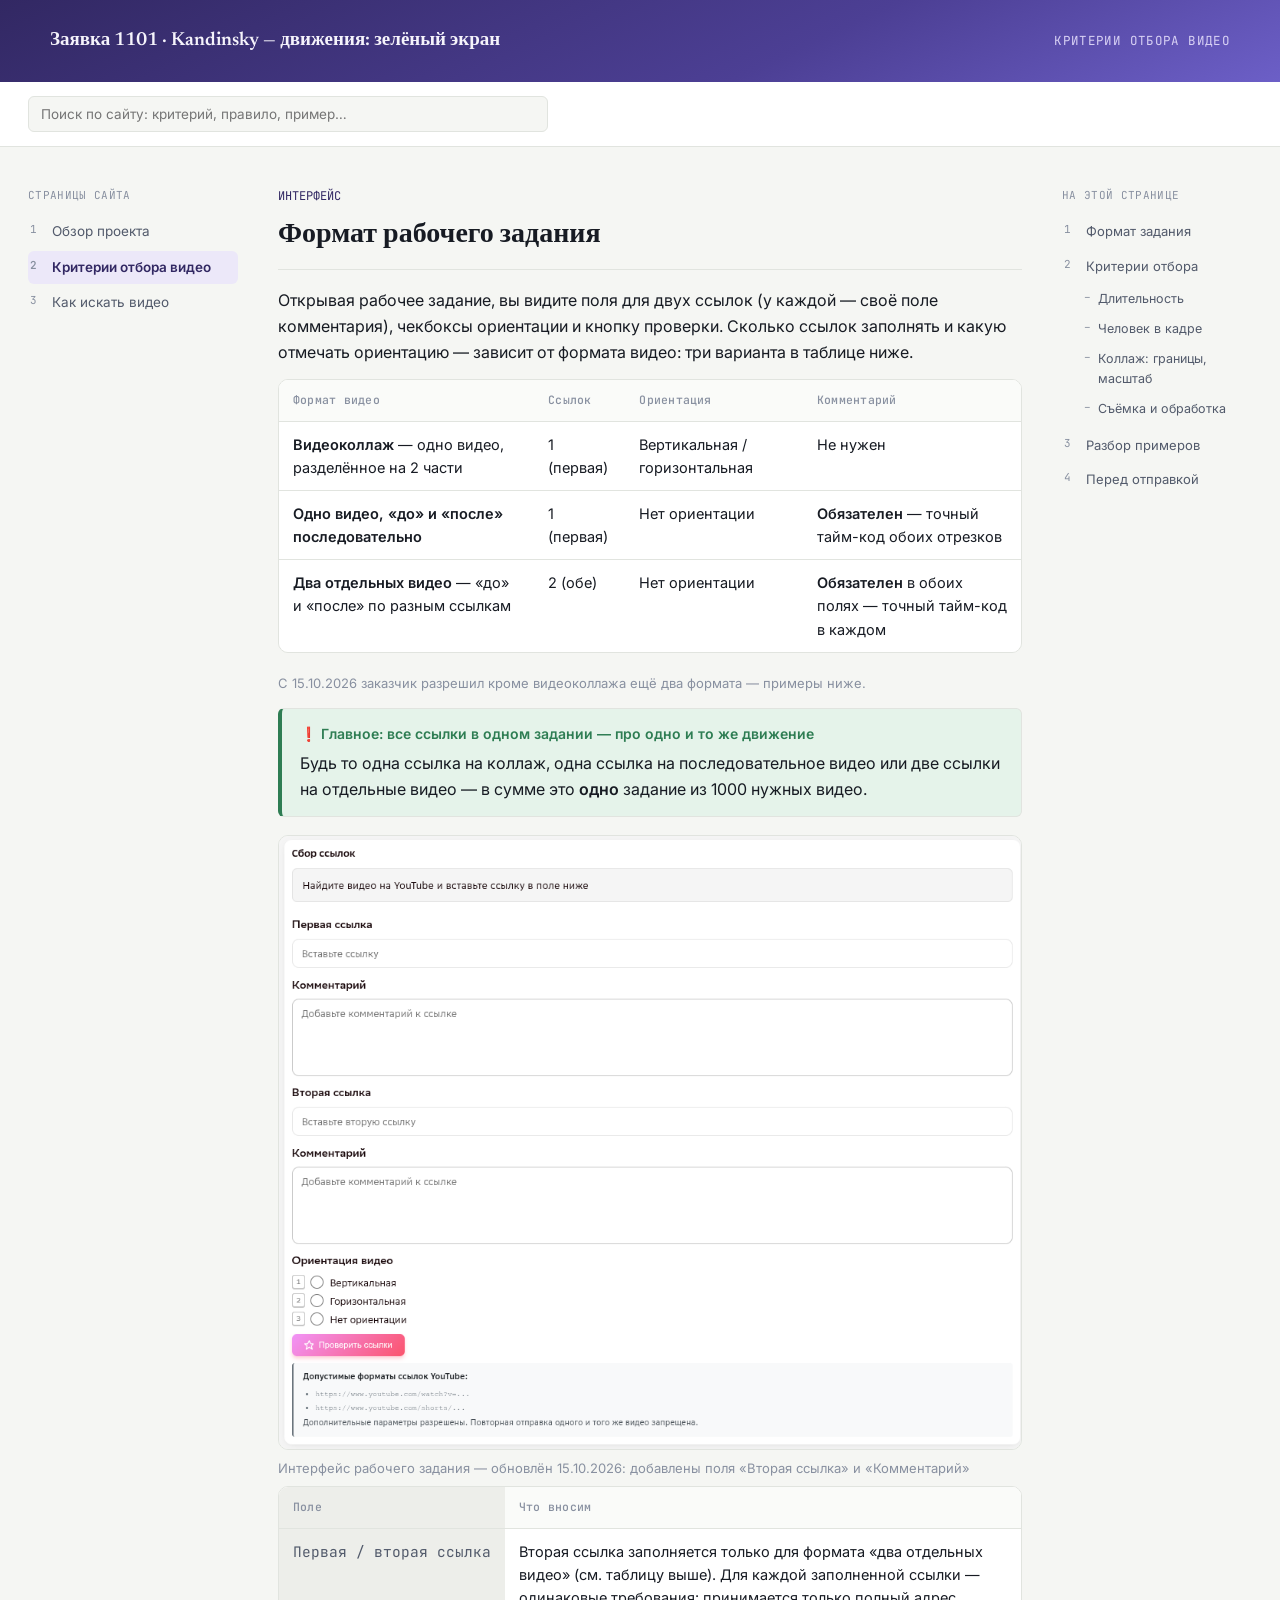
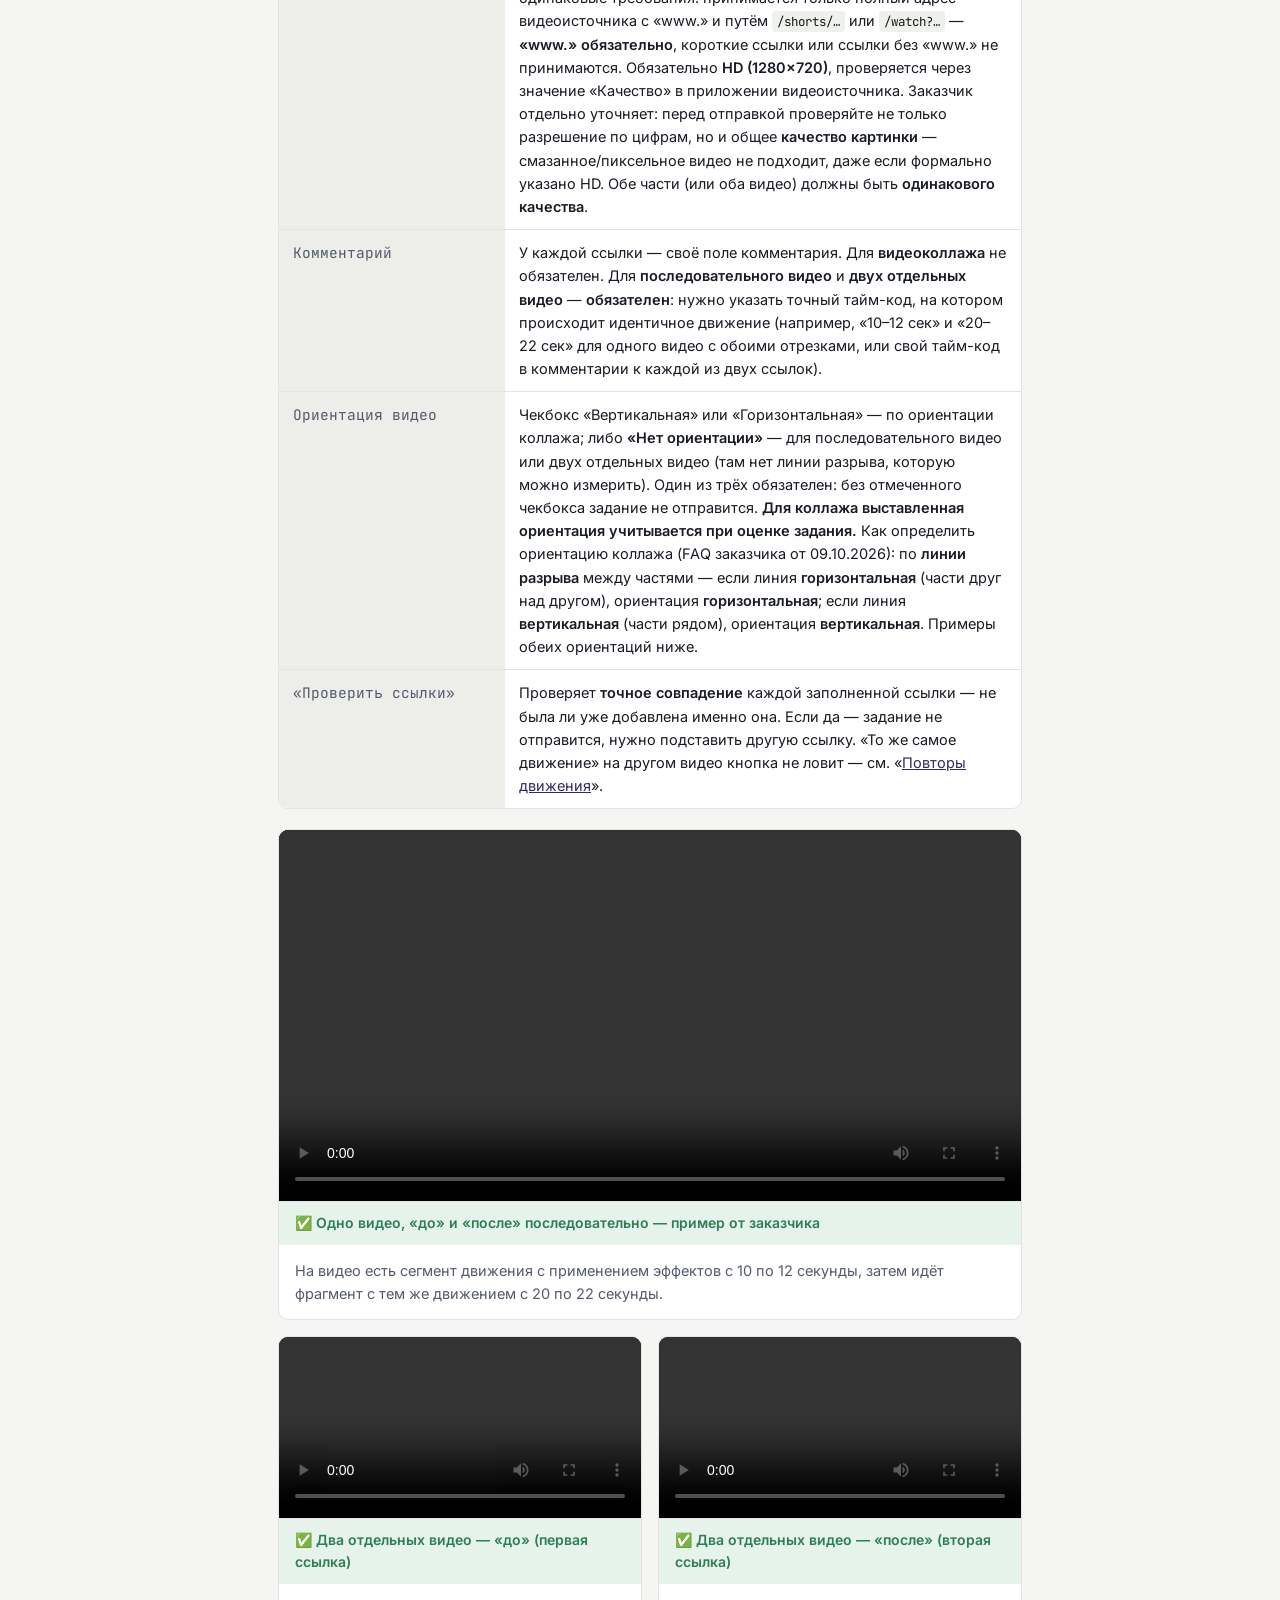
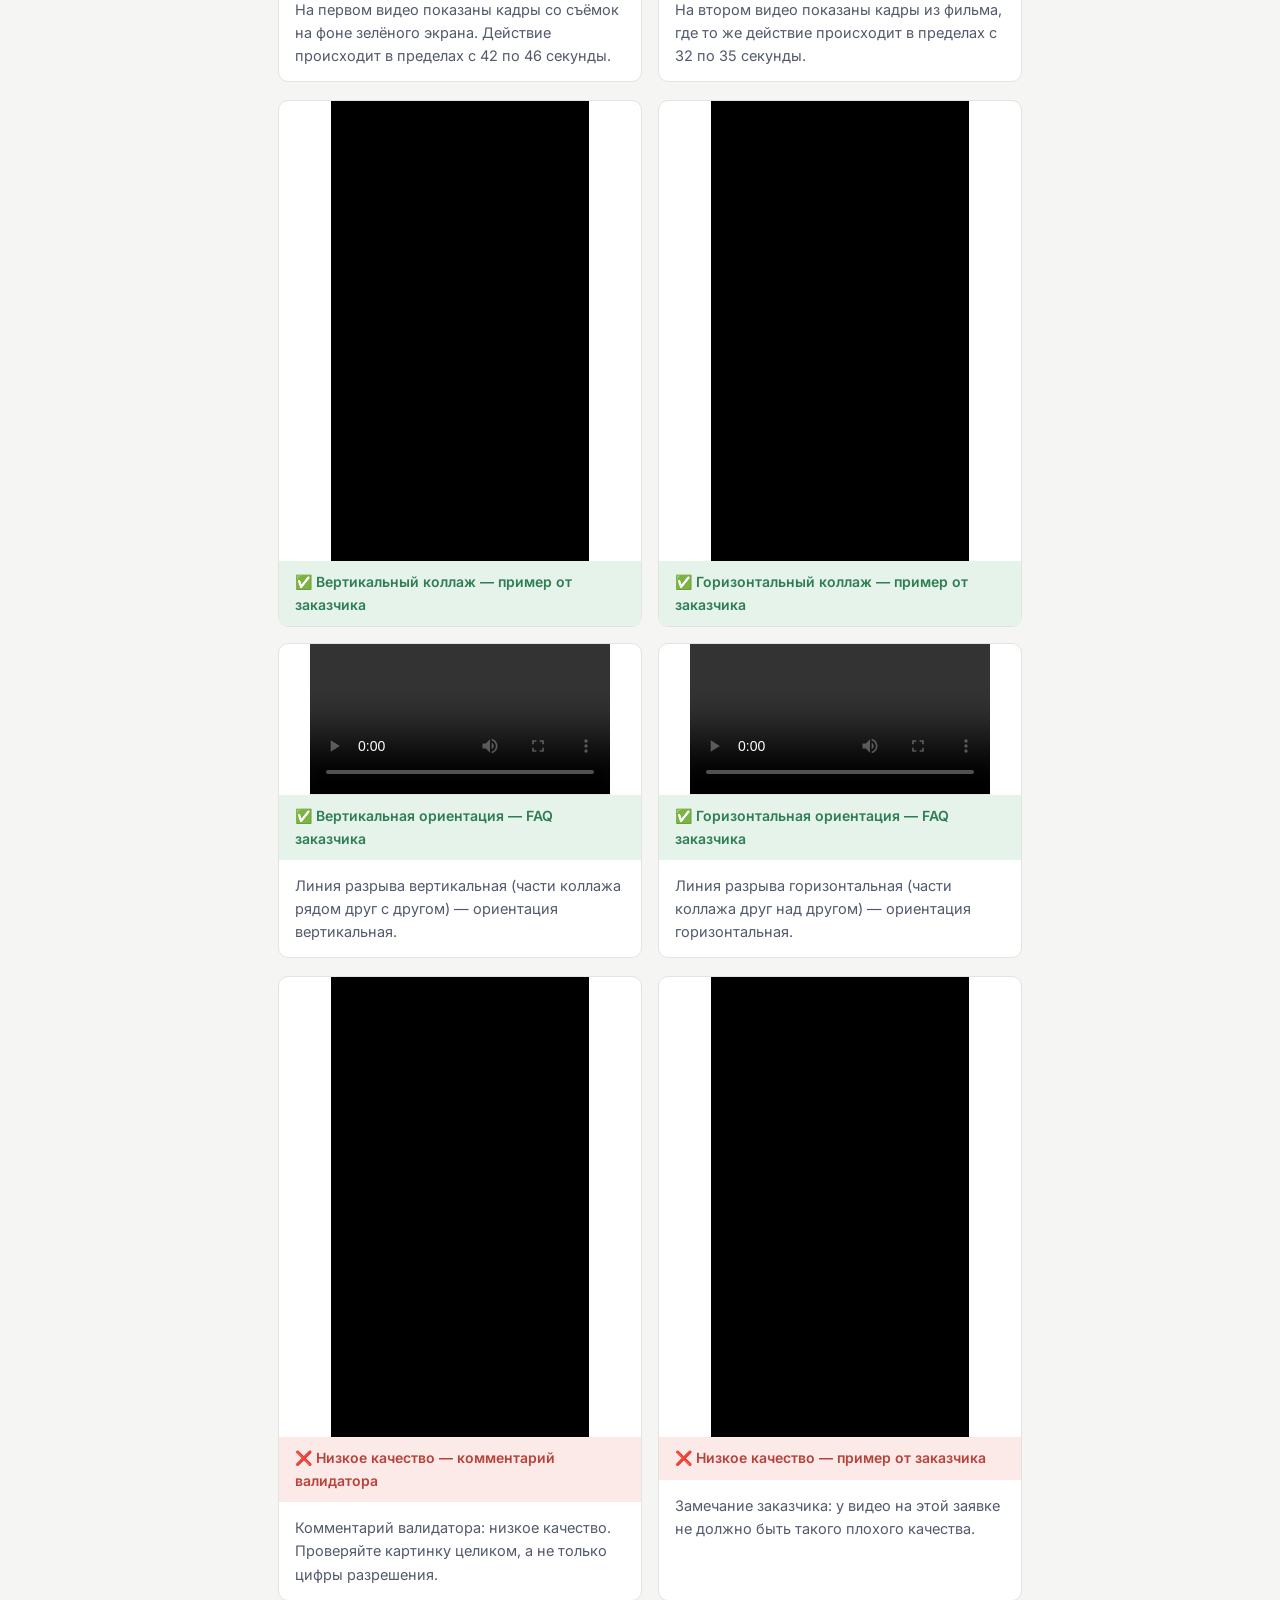
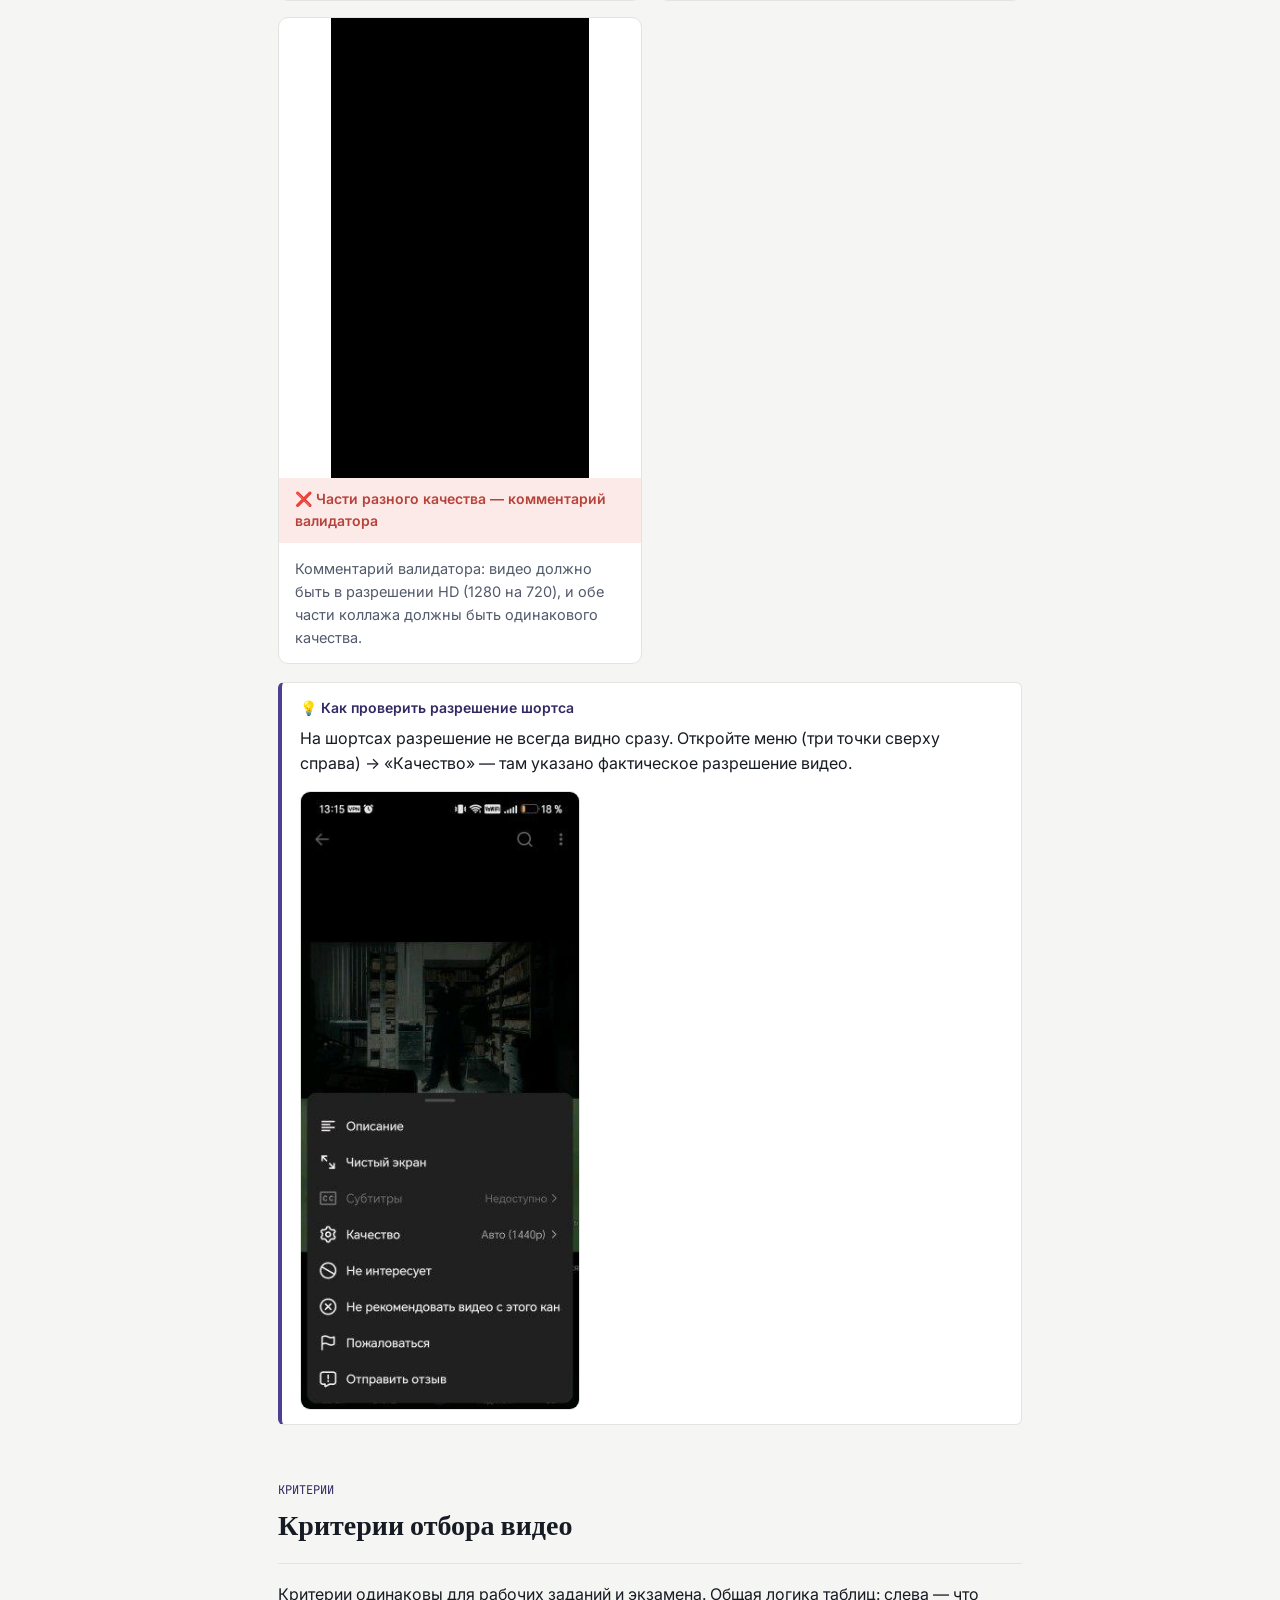
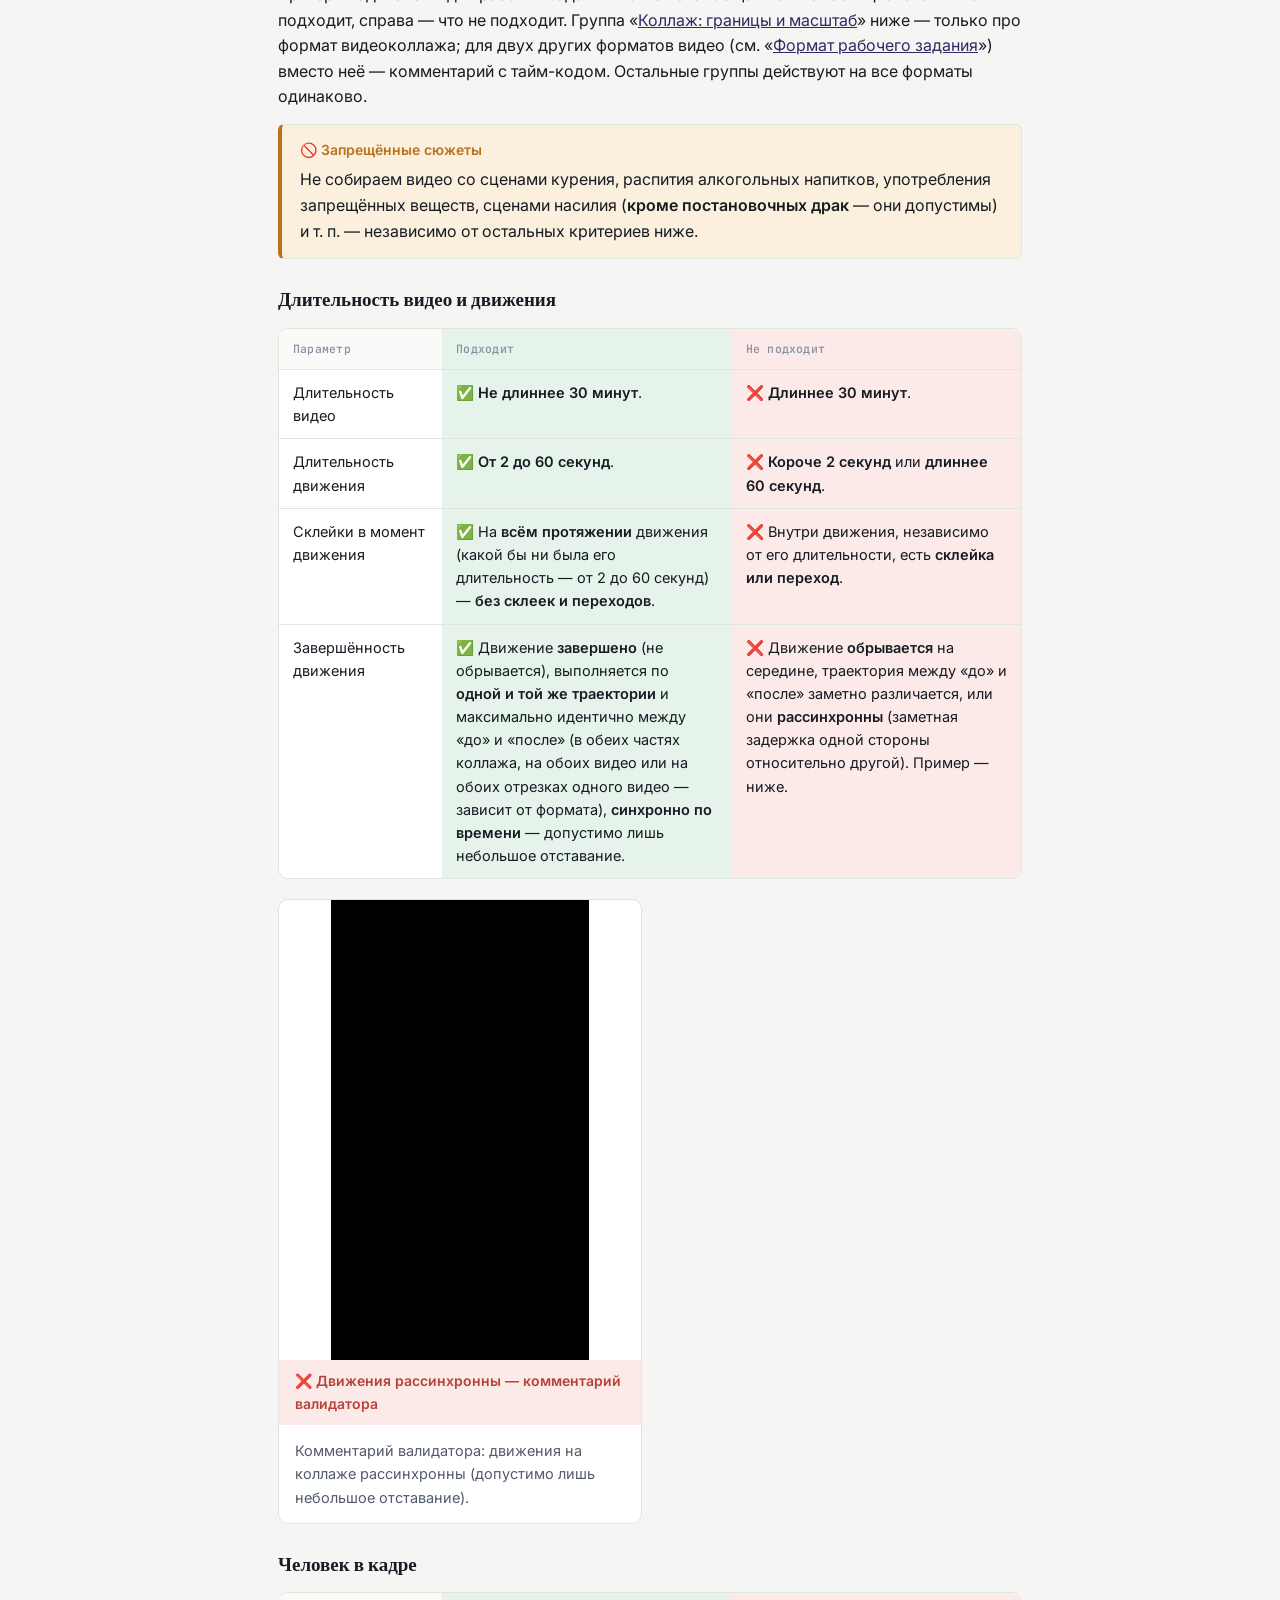
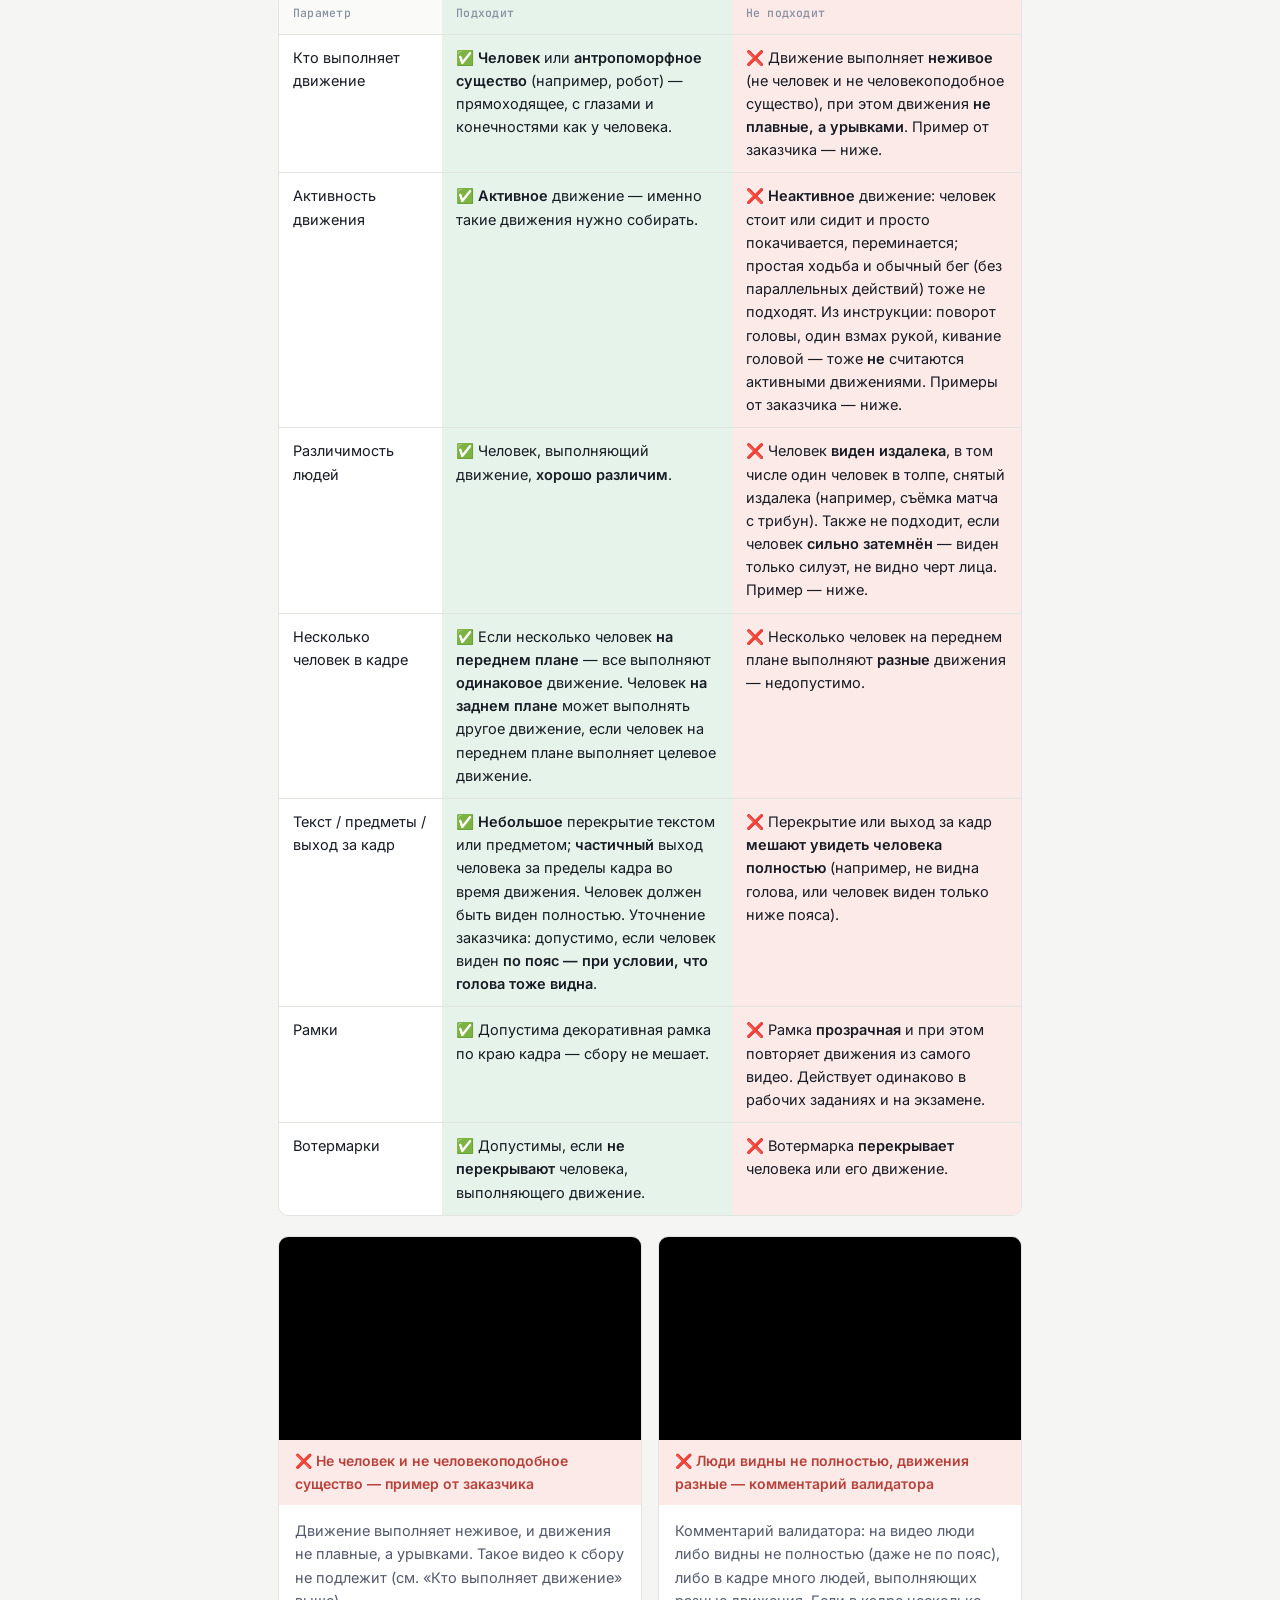
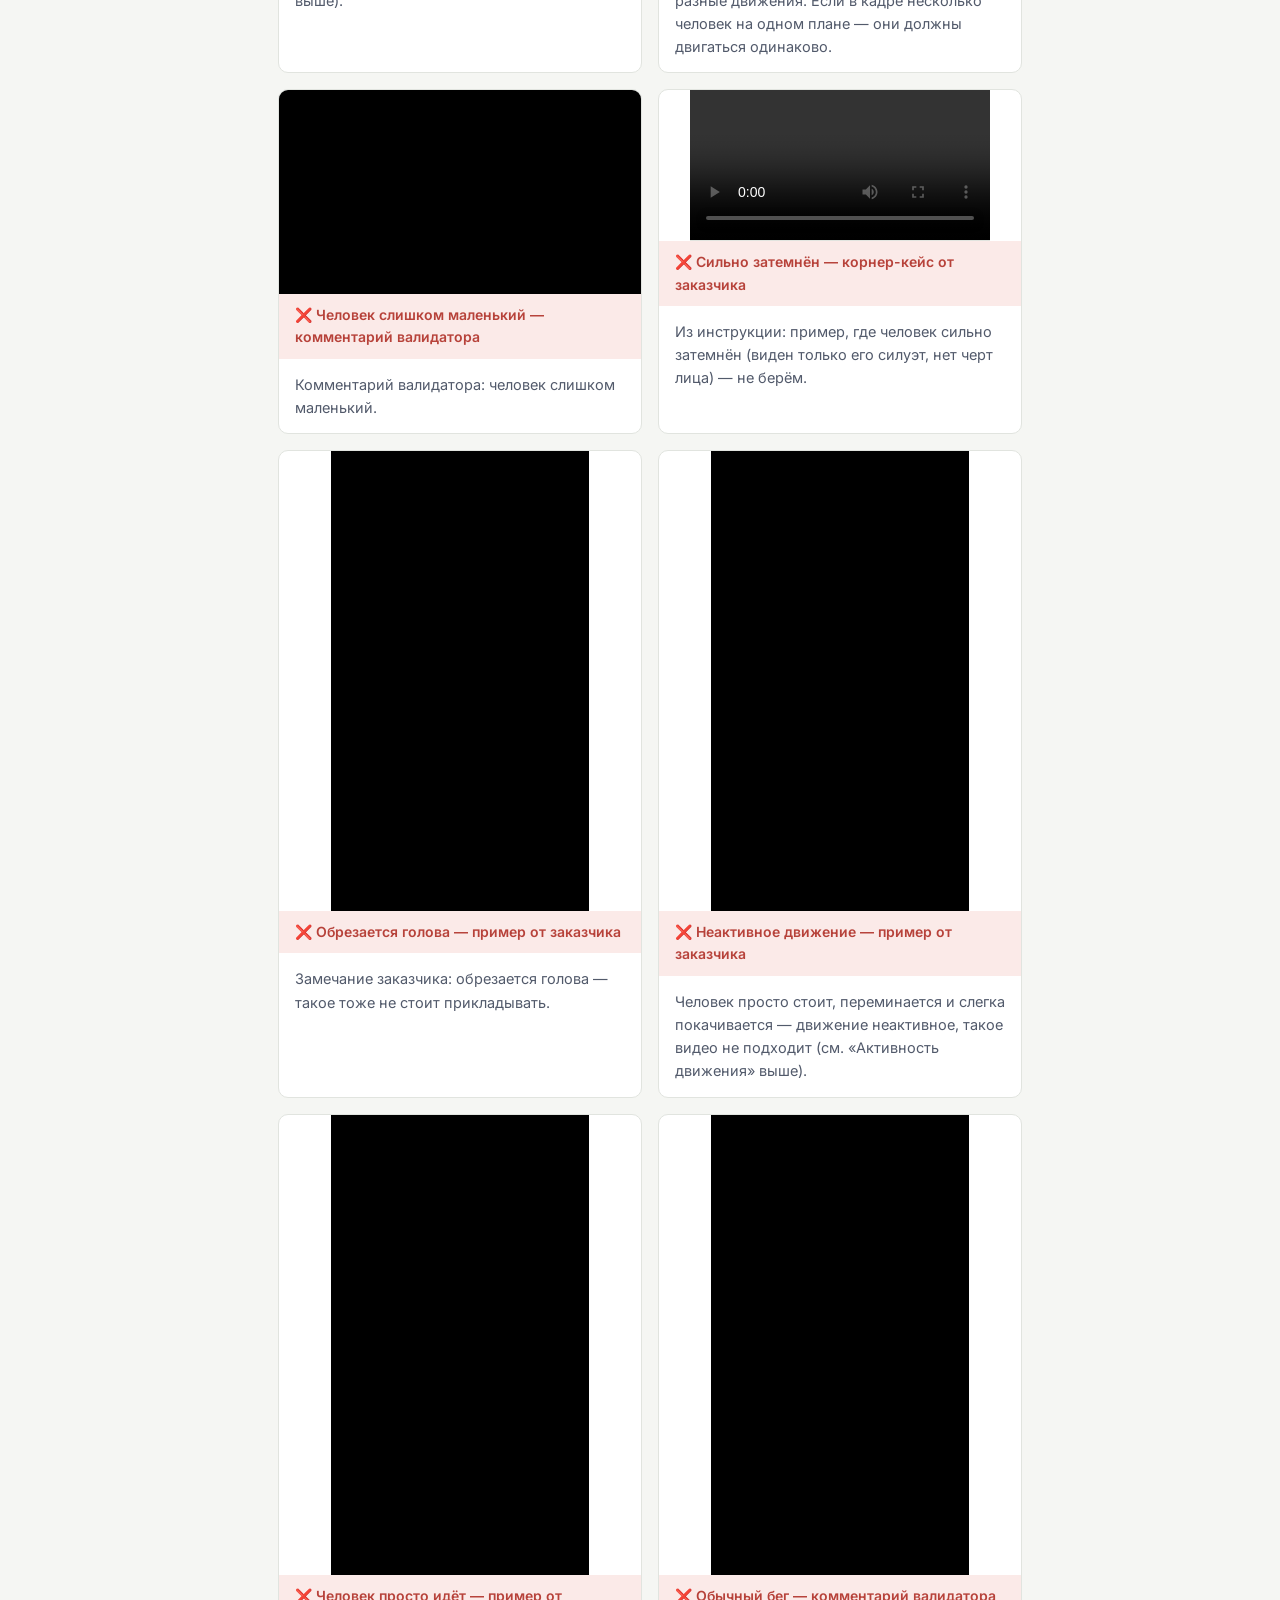
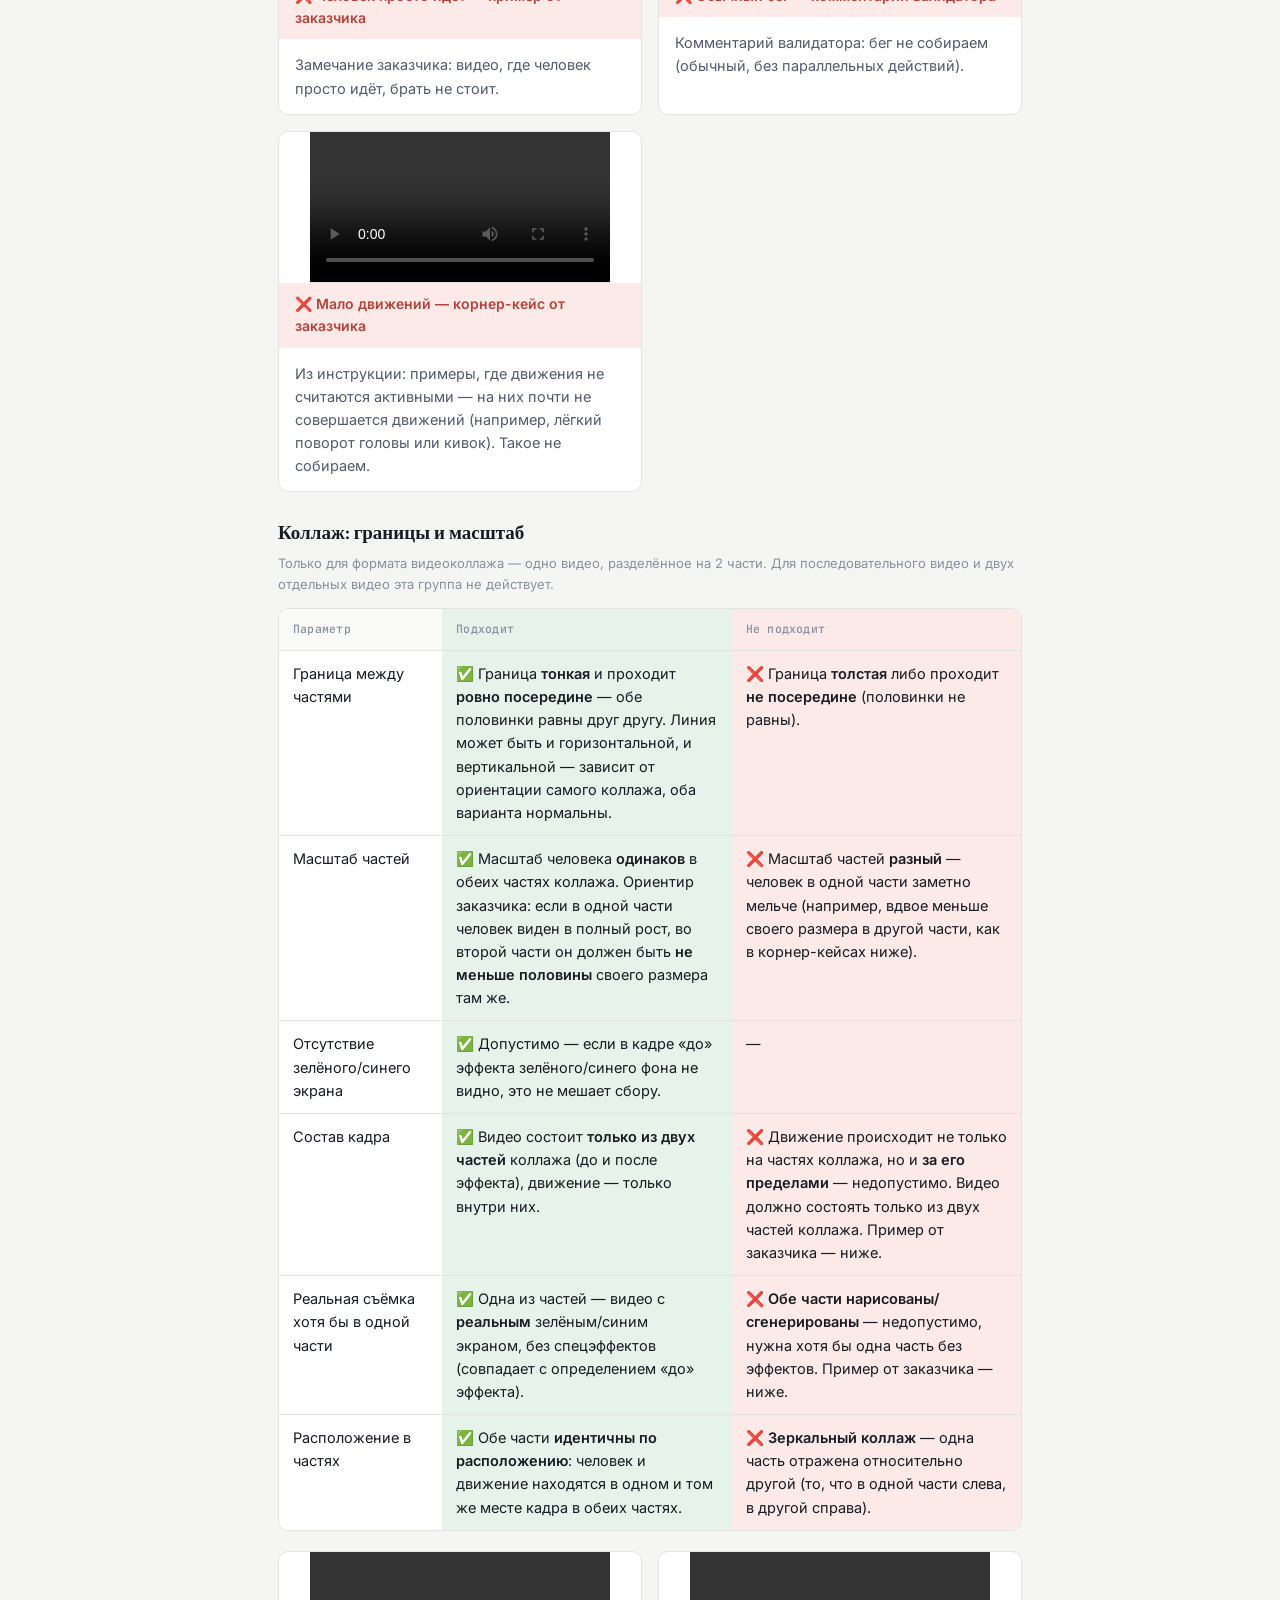
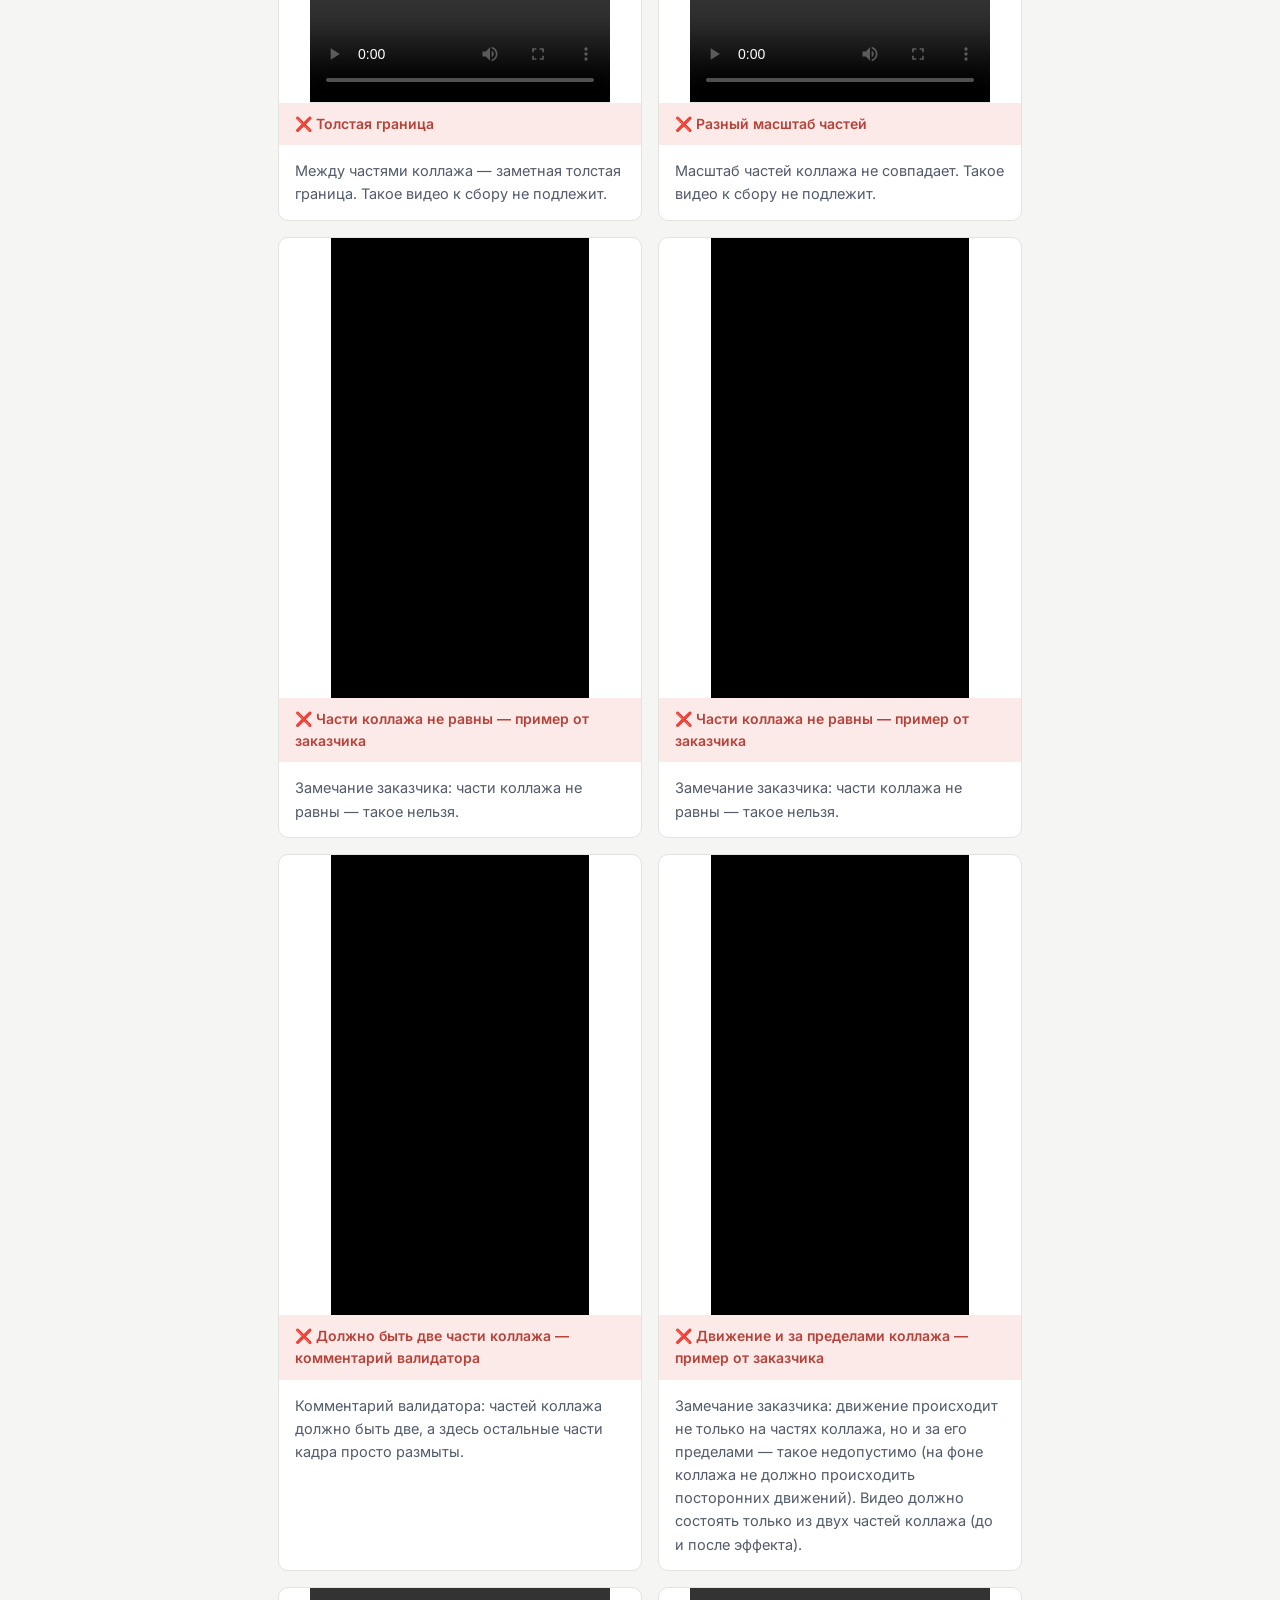
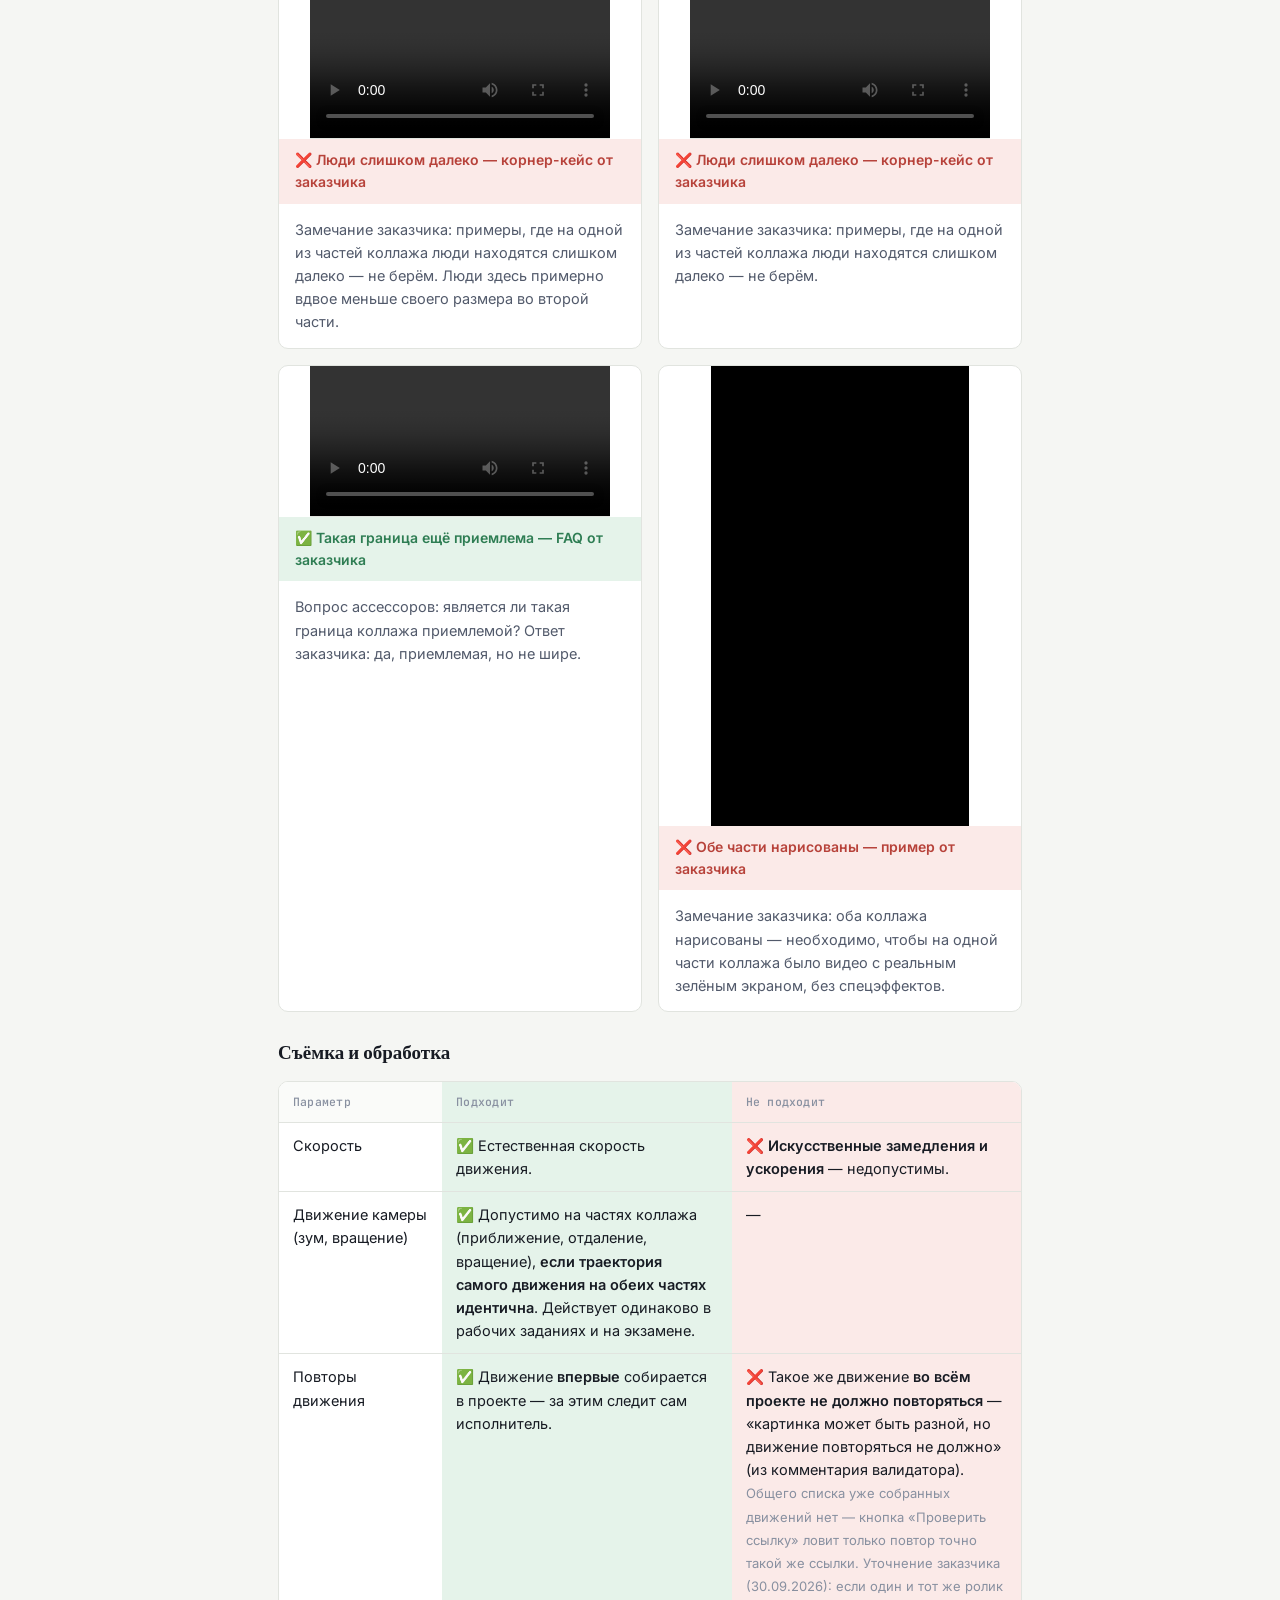
==== commit c58e80b7: "Убрать противоречия между страницами после новых форматов задания overview.html, criteria.html и sea" ====
--- a/site/criteria.html
+++ b/site/criteria.html
@@ -144,7 +144,7 @@
     <section id="criteria">
       <p class="eyebrow">КРИТЕРИИ</p>
       <h2>Критерии отбора видео</h2>
-      <p>Критерии одинаковы для рабочих заданий и экзамена. Общая логика таблиц: слева — что подходит, справа — что не подходит.</p>
+      <p>Критерии одинаковы для рабочих заданий и экзамена. Общая логика таблиц: слева — что подходит, справа — что не подходит. Группа «<a href="#crit-g-collage">Коллаж: границы и масштаб</a>» ниже — только про формат видеоколлажа; для двух других форматов видео (см. «<a href="#task-formats">Формат рабочего задания</a>») вместо неё — комментарий с тайм-кодом. Остальные группы действуют на все форматы одинаково.</p>
 
       <div class="callout warn" id="crit-zapreshchennye-syuzhety">
         <div class="callout-title">🚫 Запрещённые сюжеты</div>
@@ -160,7 +160,7 @@
             <tr id="crit-dlitelnost-video"><td>Длительность видео</td><td class="za">✅ <strong>Не длиннее 30 минут</strong>.</td><td class="protiv">❌ <strong>Длиннее 30 минут</strong>.</td></tr>
             <tr id="crit-dlitelnost-dvizheniya"><td>Длительность движения</td><td class="za">✅ <strong>От 2 до 60 секунд</strong>.</td><td class="protiv">❌ <strong>Короче 2 секунд</strong> или <strong>длиннее 60 секунд</strong>.</td></tr>
             <tr id="crit-skleyki"><td>Склейки в момент движения</td><td class="za">✅ На <strong>всём протяжении</strong> движения (какой бы ни была его длительность — от 2 до 60 секунд) — <strong>без склеек и переходов</strong>.</td><td class="protiv">❌ Внутри движения, независимо от его длительности, есть <strong>склейка или переход</strong>.</td></tr>
-            <tr id="crit-zavershennost"><td>Завершённость движения</td><td class="za">✅ Движение <strong>завершено</strong> (не обрывается), выполняется по <strong>одной и той же траектории</strong> в обеих частях коллажа и максимально идентично, <strong>синхронно по времени</strong> — допустимо лишь небольшое отставание.</td><td class="protiv">❌ Движение <strong>обрывается</strong> на середине, траектория в двух частях коллажа заметно различается, или части <strong>рассинхронны</strong> (заметная задержка одной части относительно другой). Пример — ниже.</td></tr>
+            <tr id="crit-zavershennost"><td>Завершённость движения</td><td class="za">✅ Движение <strong>завершено</strong> (не обрывается), выполняется по <strong>одной и той же траектории</strong> и максимально идентично между «до» и «после» (в обеих частях коллажа, на обоих видео или на обоих отрезках одного видео — зависит от формата), <strong>синхронно по времени</strong> — допустимо лишь небольшое отставание.</td><td class="protiv">❌ Движение <strong>обрывается</strong> на середине, траектория между «до» и «после» заметно различается, или они <strong>рассинхронны</strong> (заметная задержка одной стороны относительно другой). Пример — ниже.</td></tr>
           </tbody>
         </table>
       </div>
@@ -239,6 +239,7 @@
       </div>
 
       <h3 id="crit-g-collage">Коллаж: границы и масштаб</h3>
+      <p class="quiet" style="margin-top:-8px;">Только для формата видеоколлажа — одно видео, разделённое на 2 части. Для последовательного видео и двух отдельных видео эта группа не действует.</p>
       <div class="table-wrap fixed">
         <table>
           <colgroup><col style="width:22%"><col style="width:39%"><col style="width:39%"></colgroup>
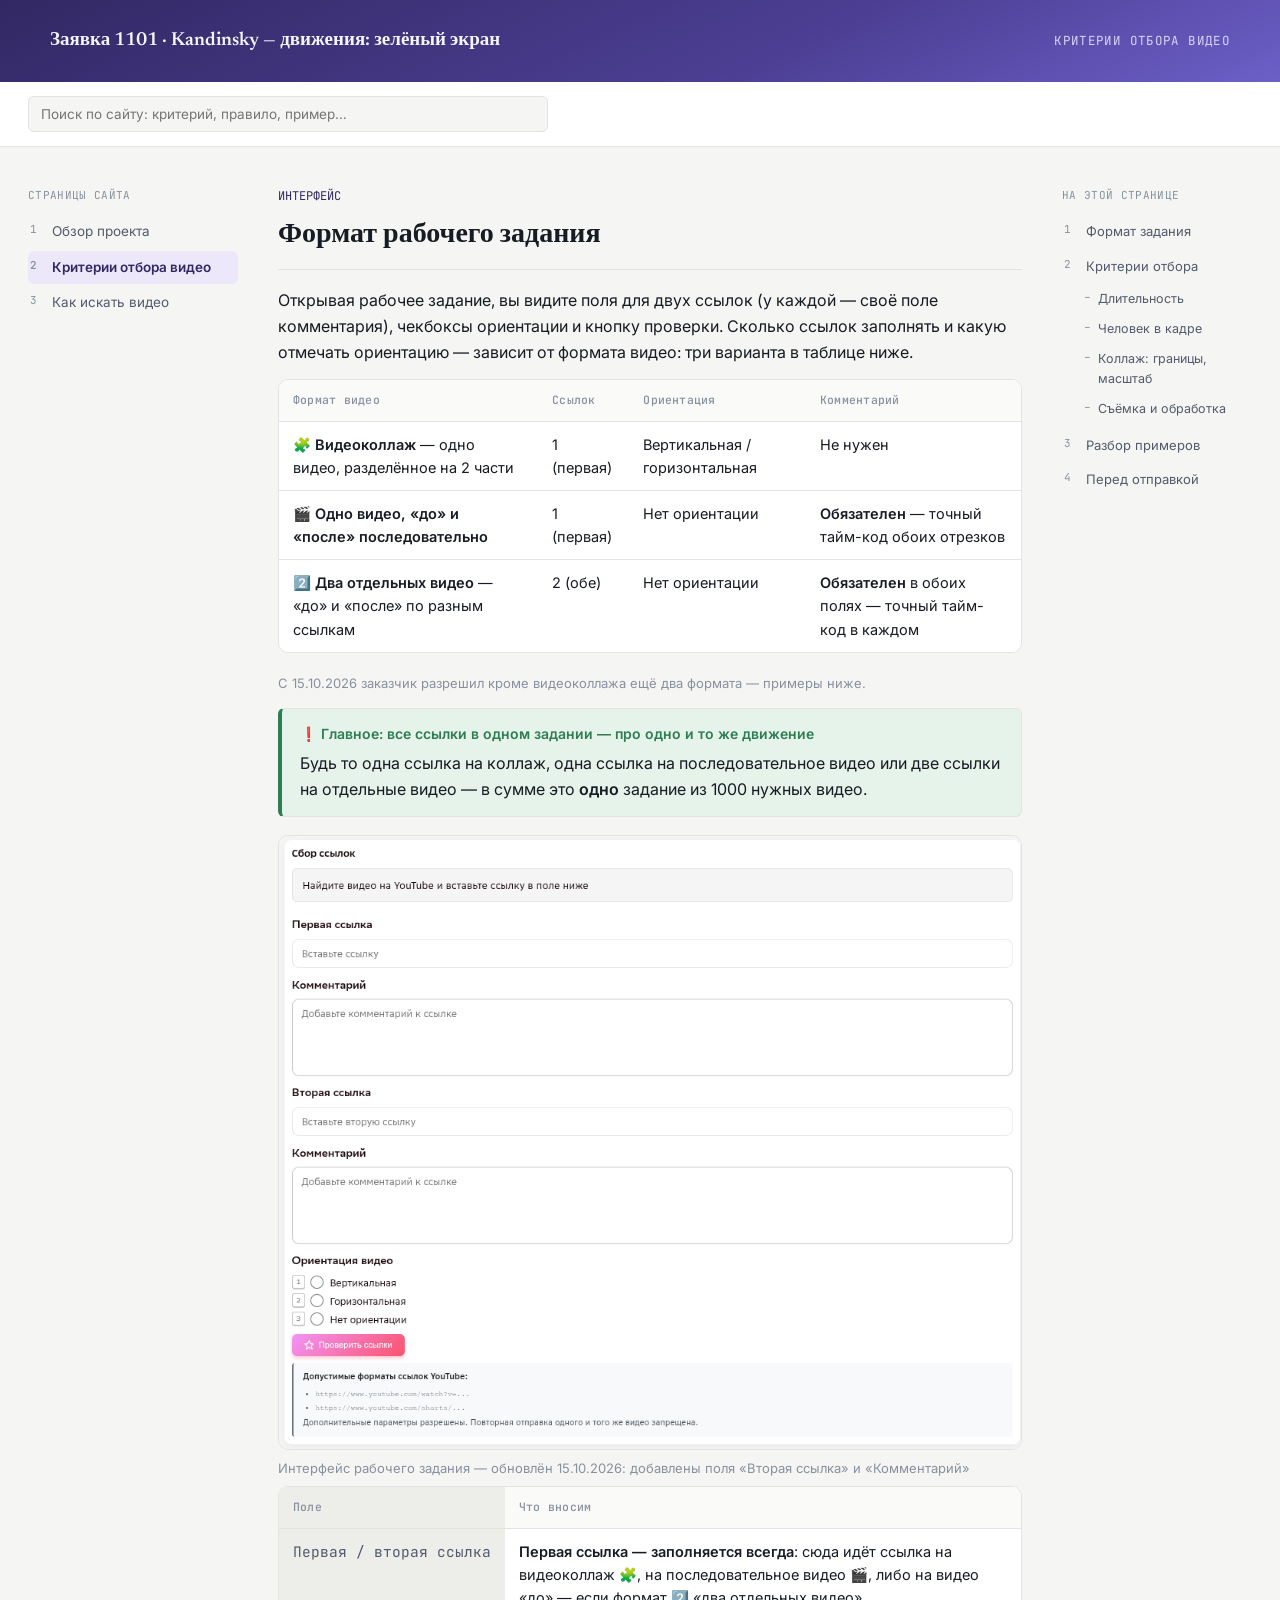
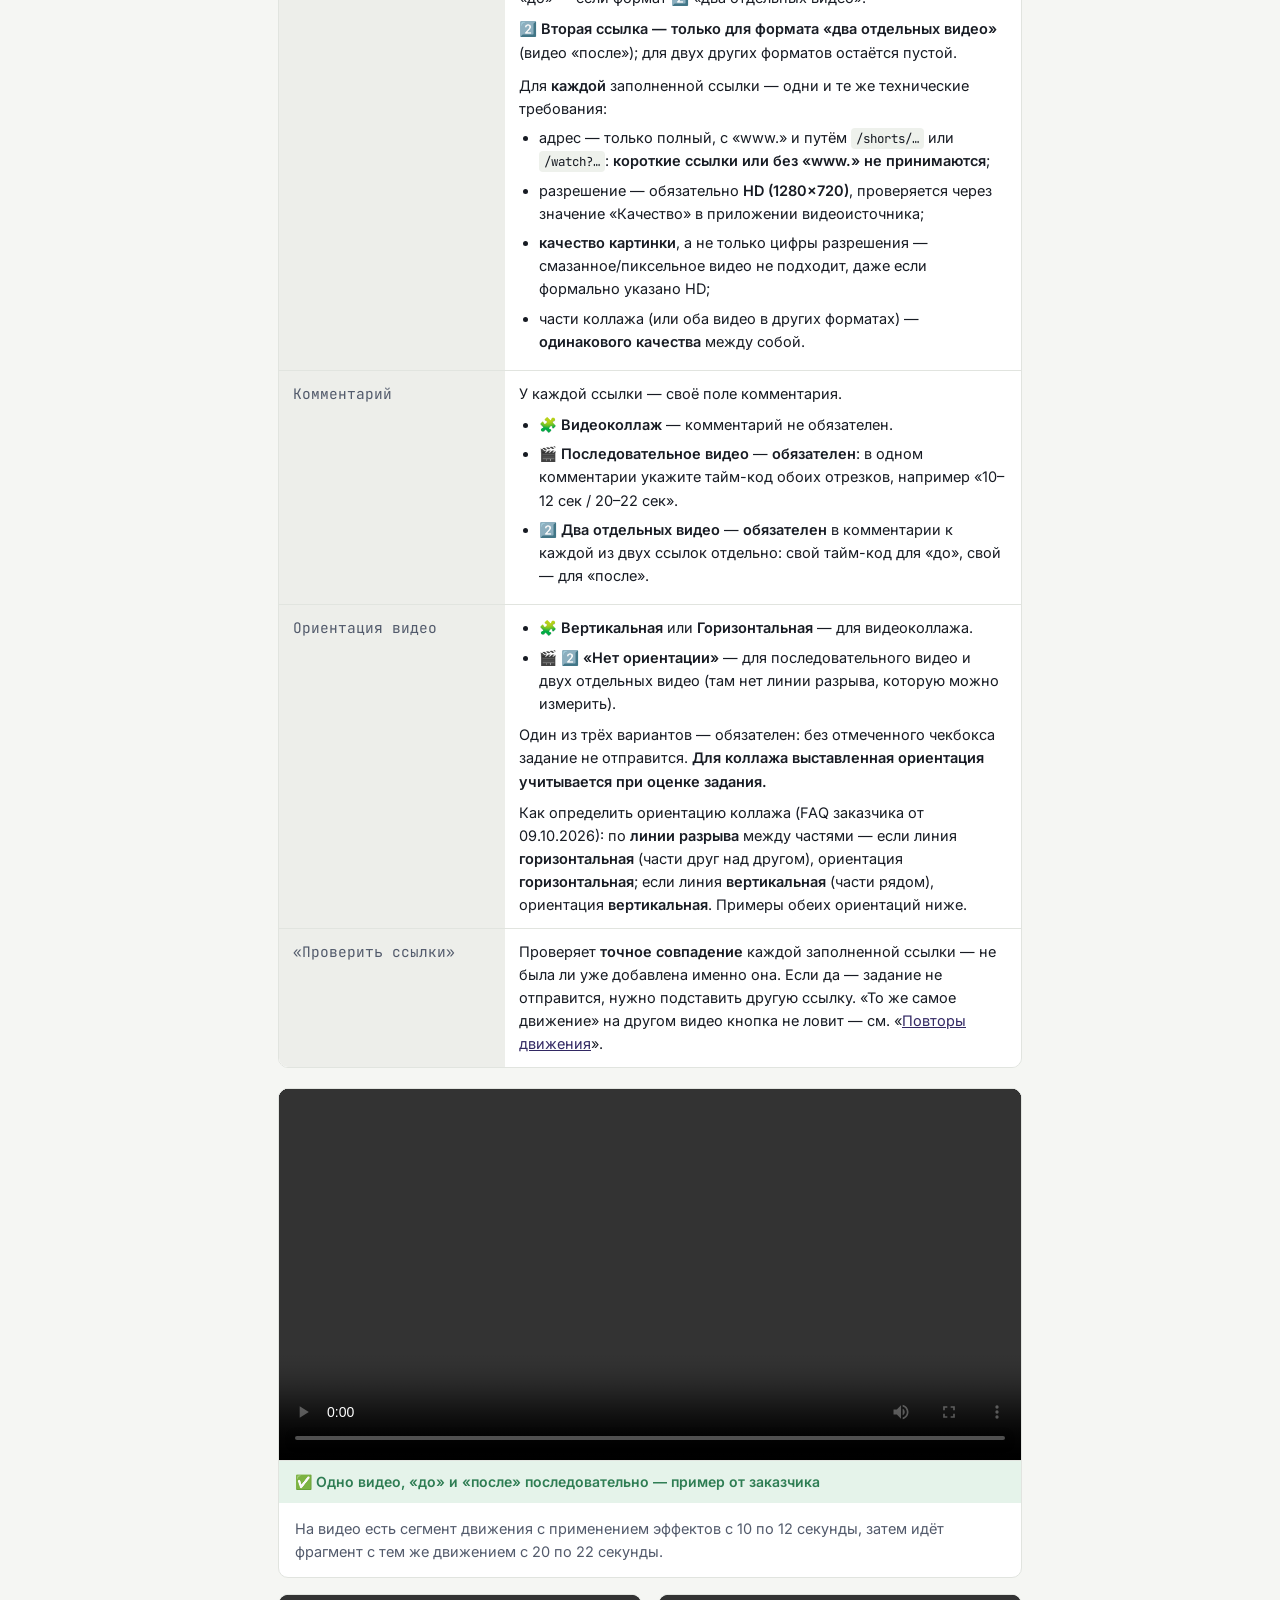
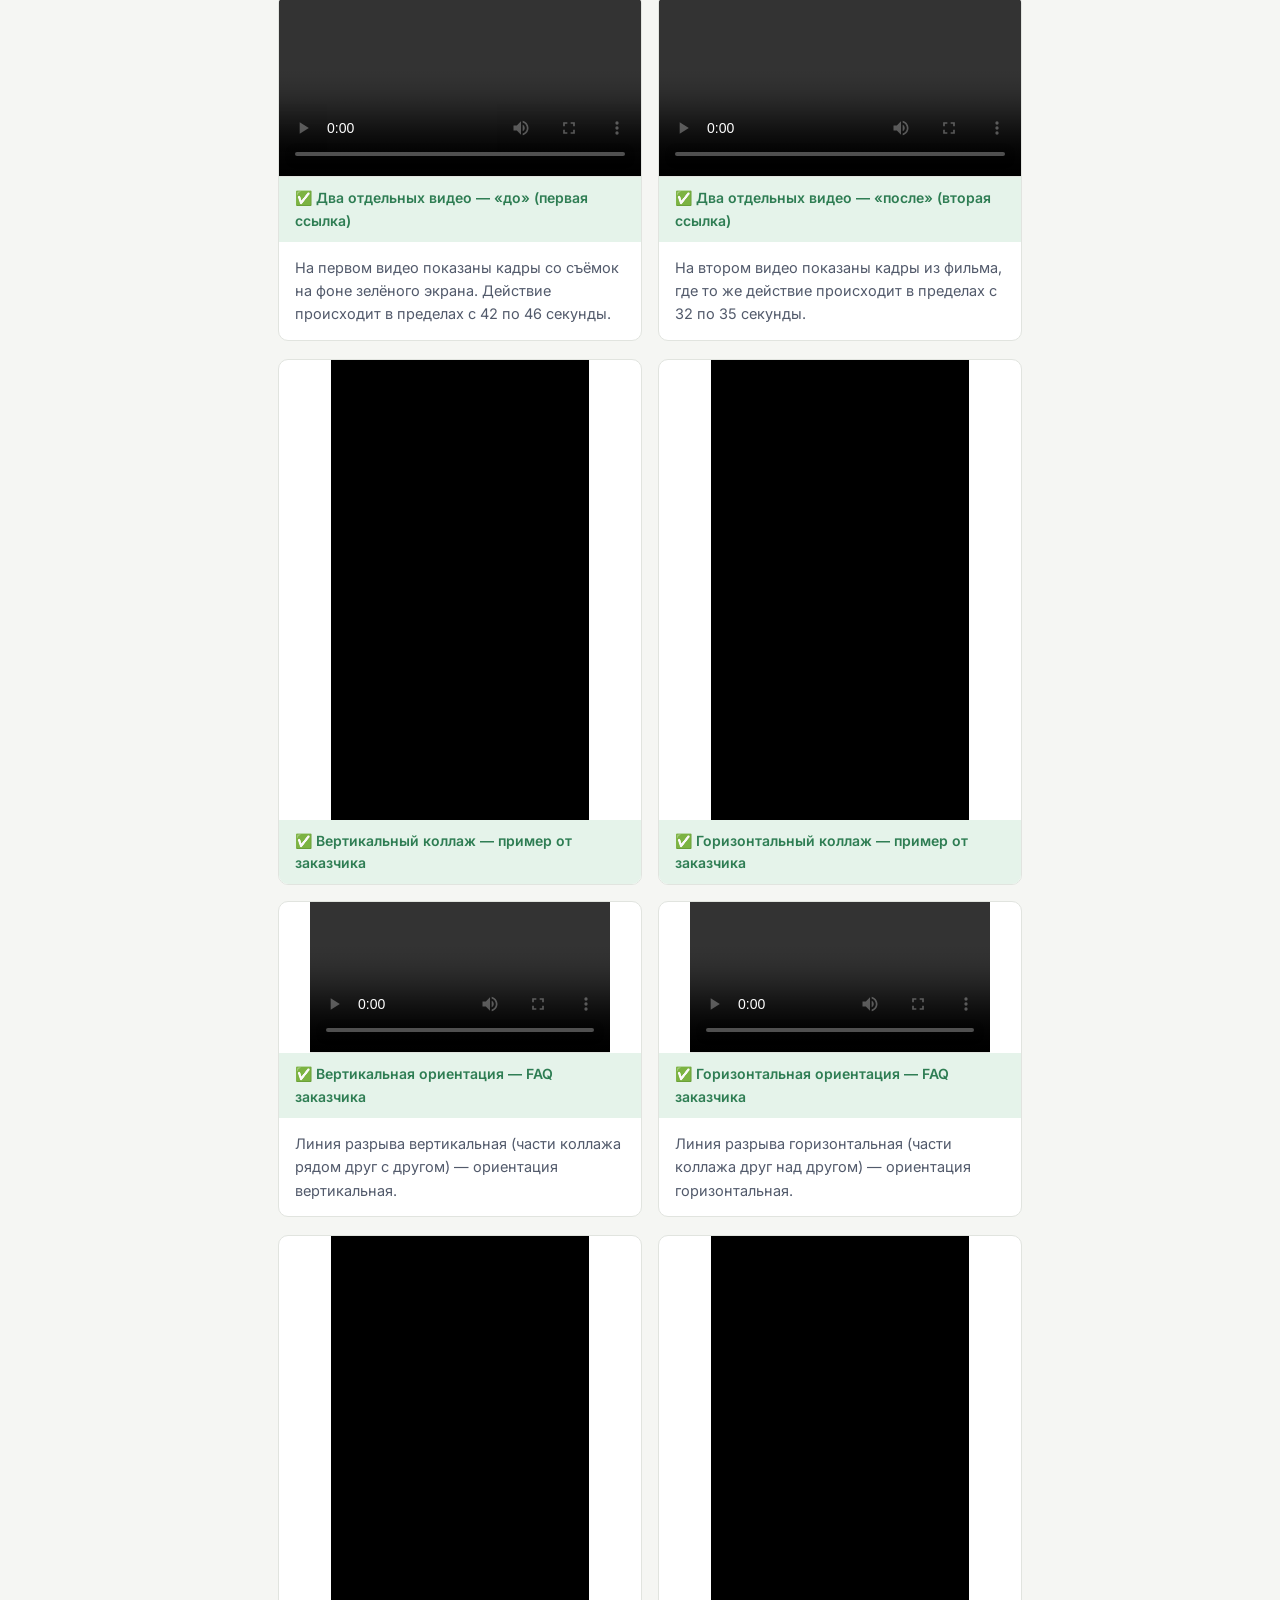
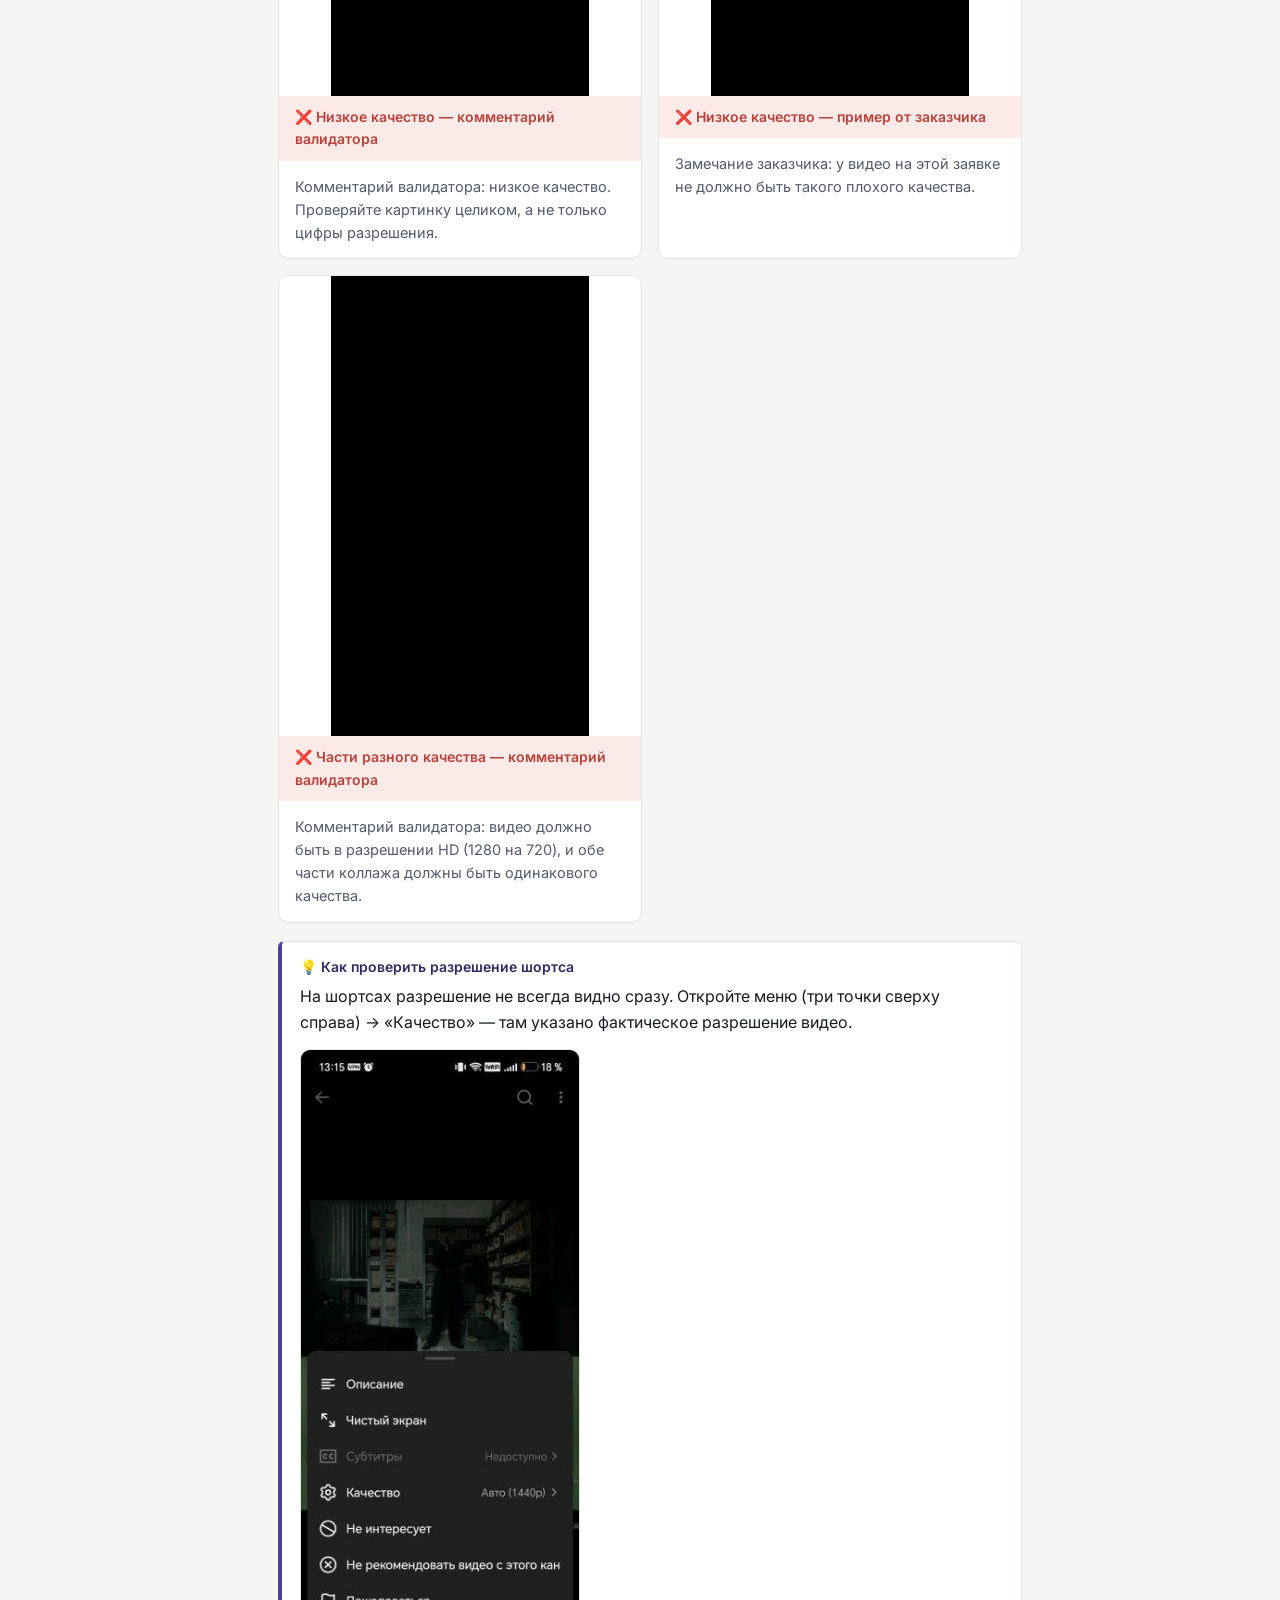
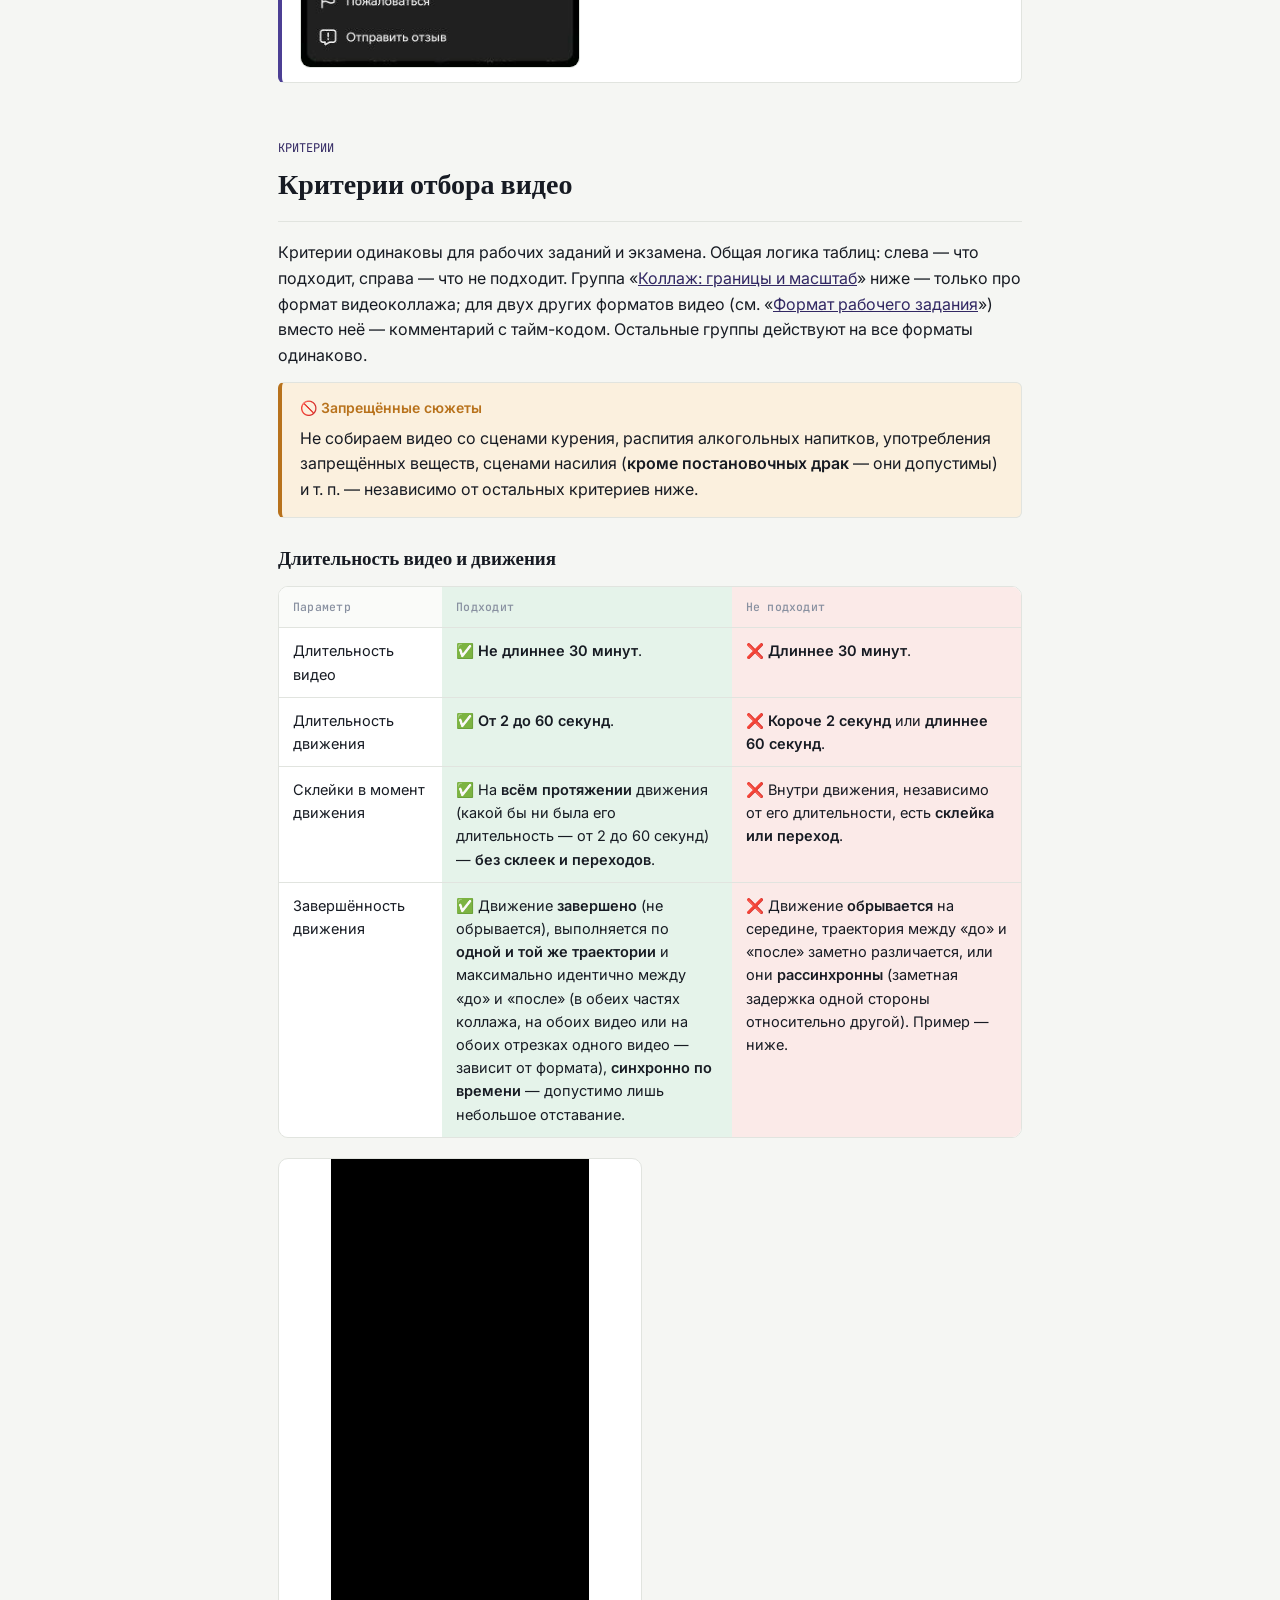
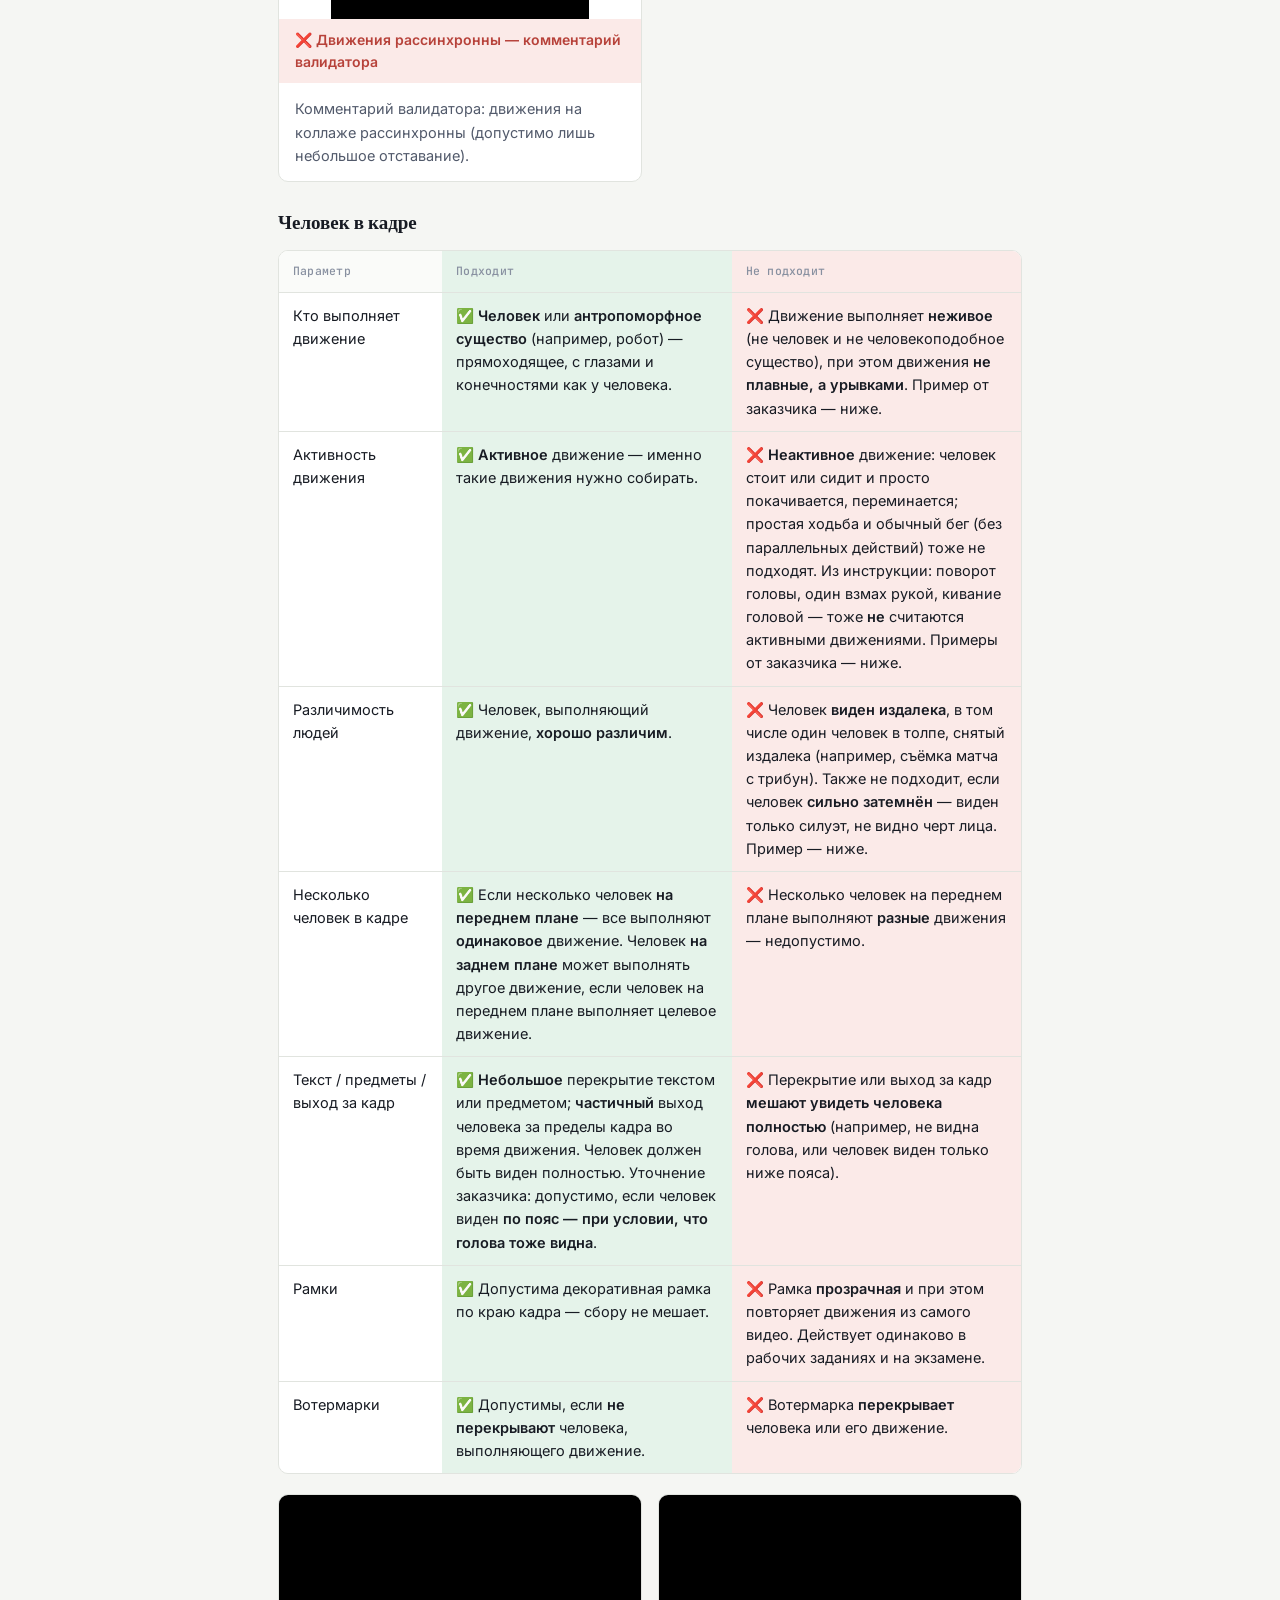
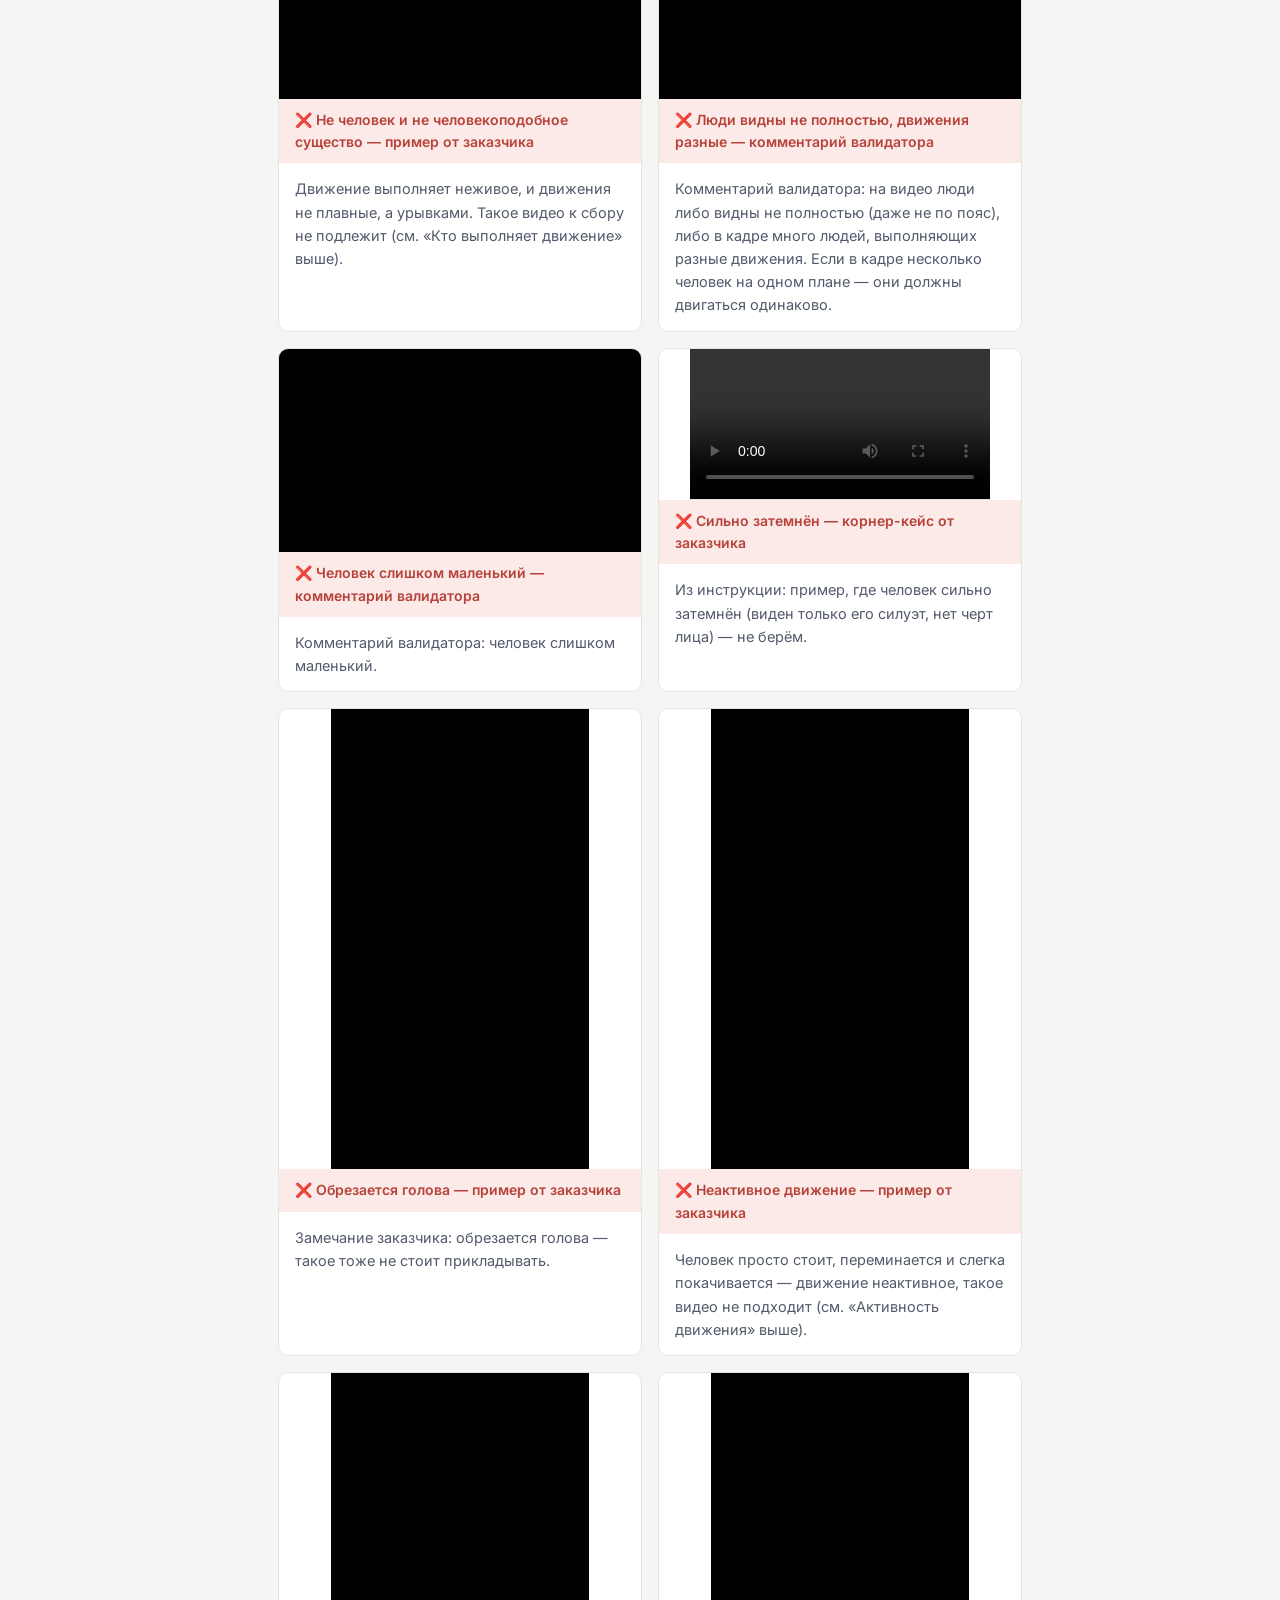
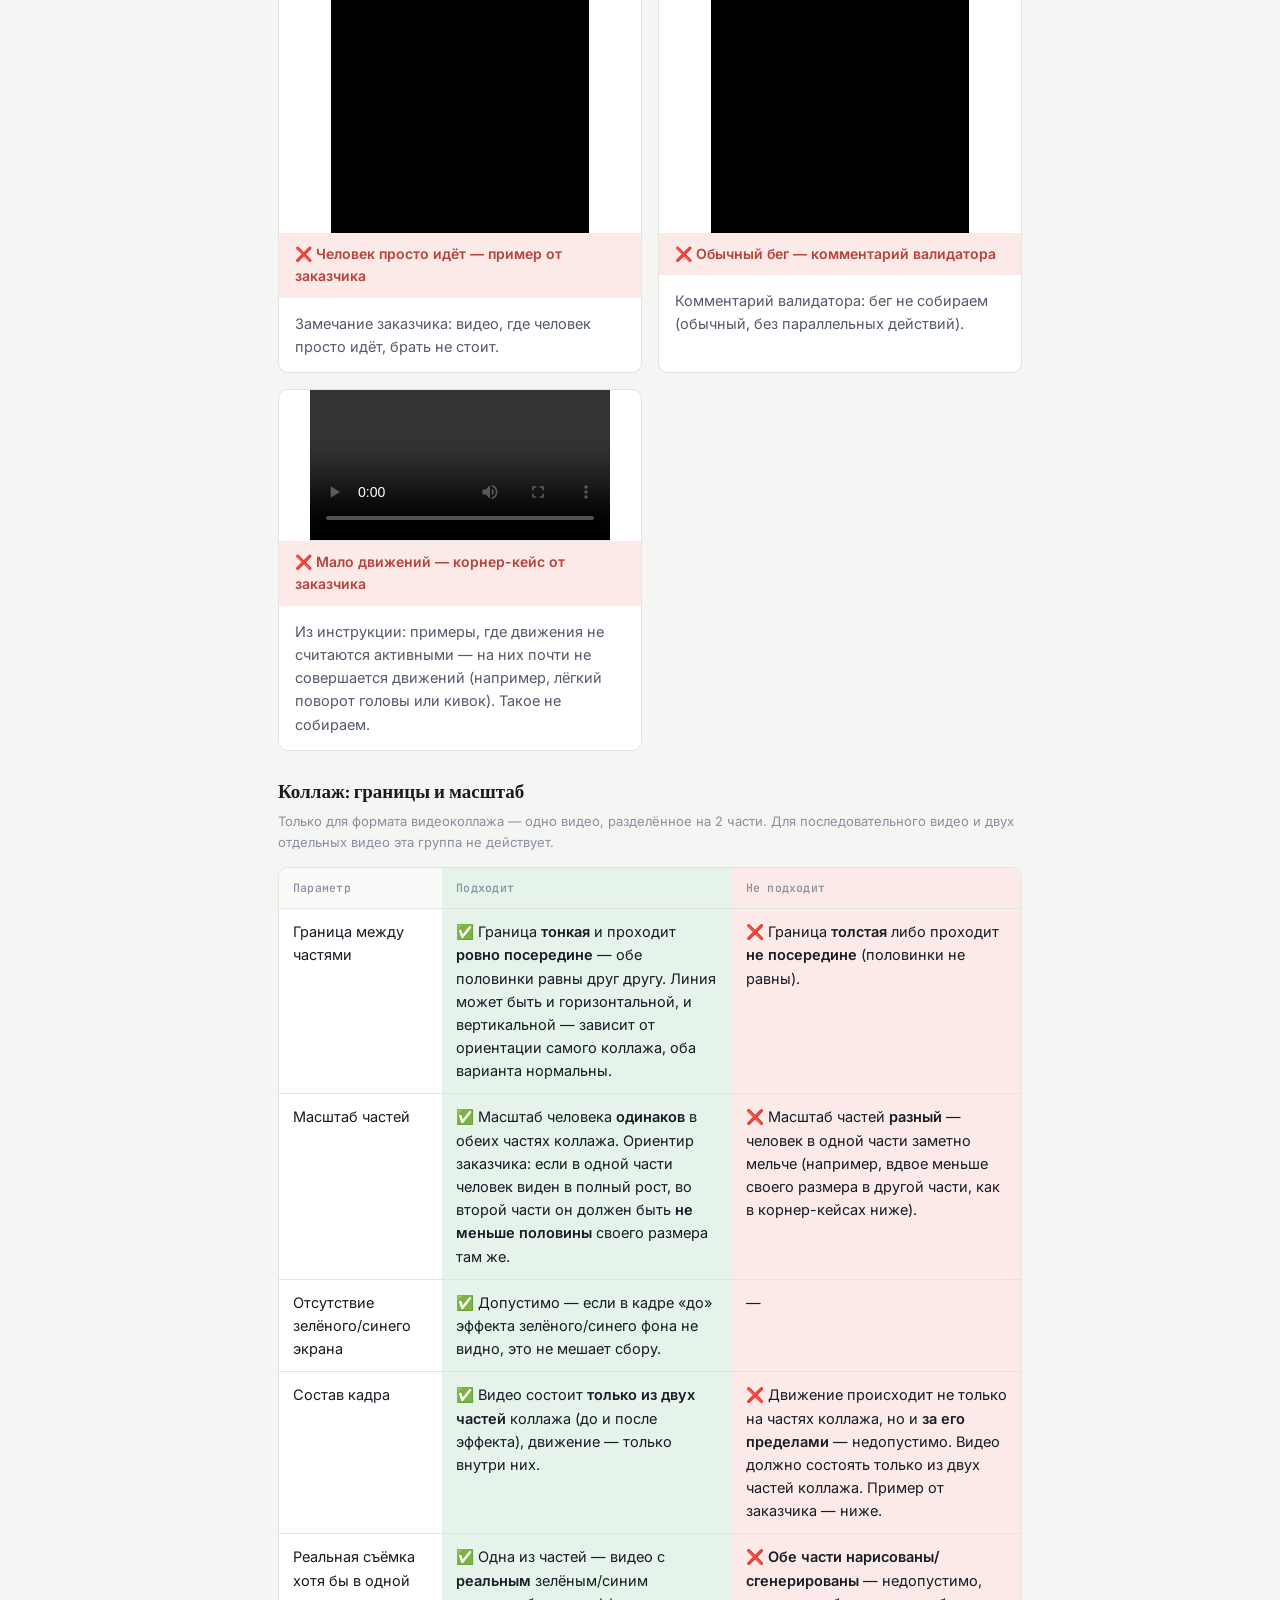
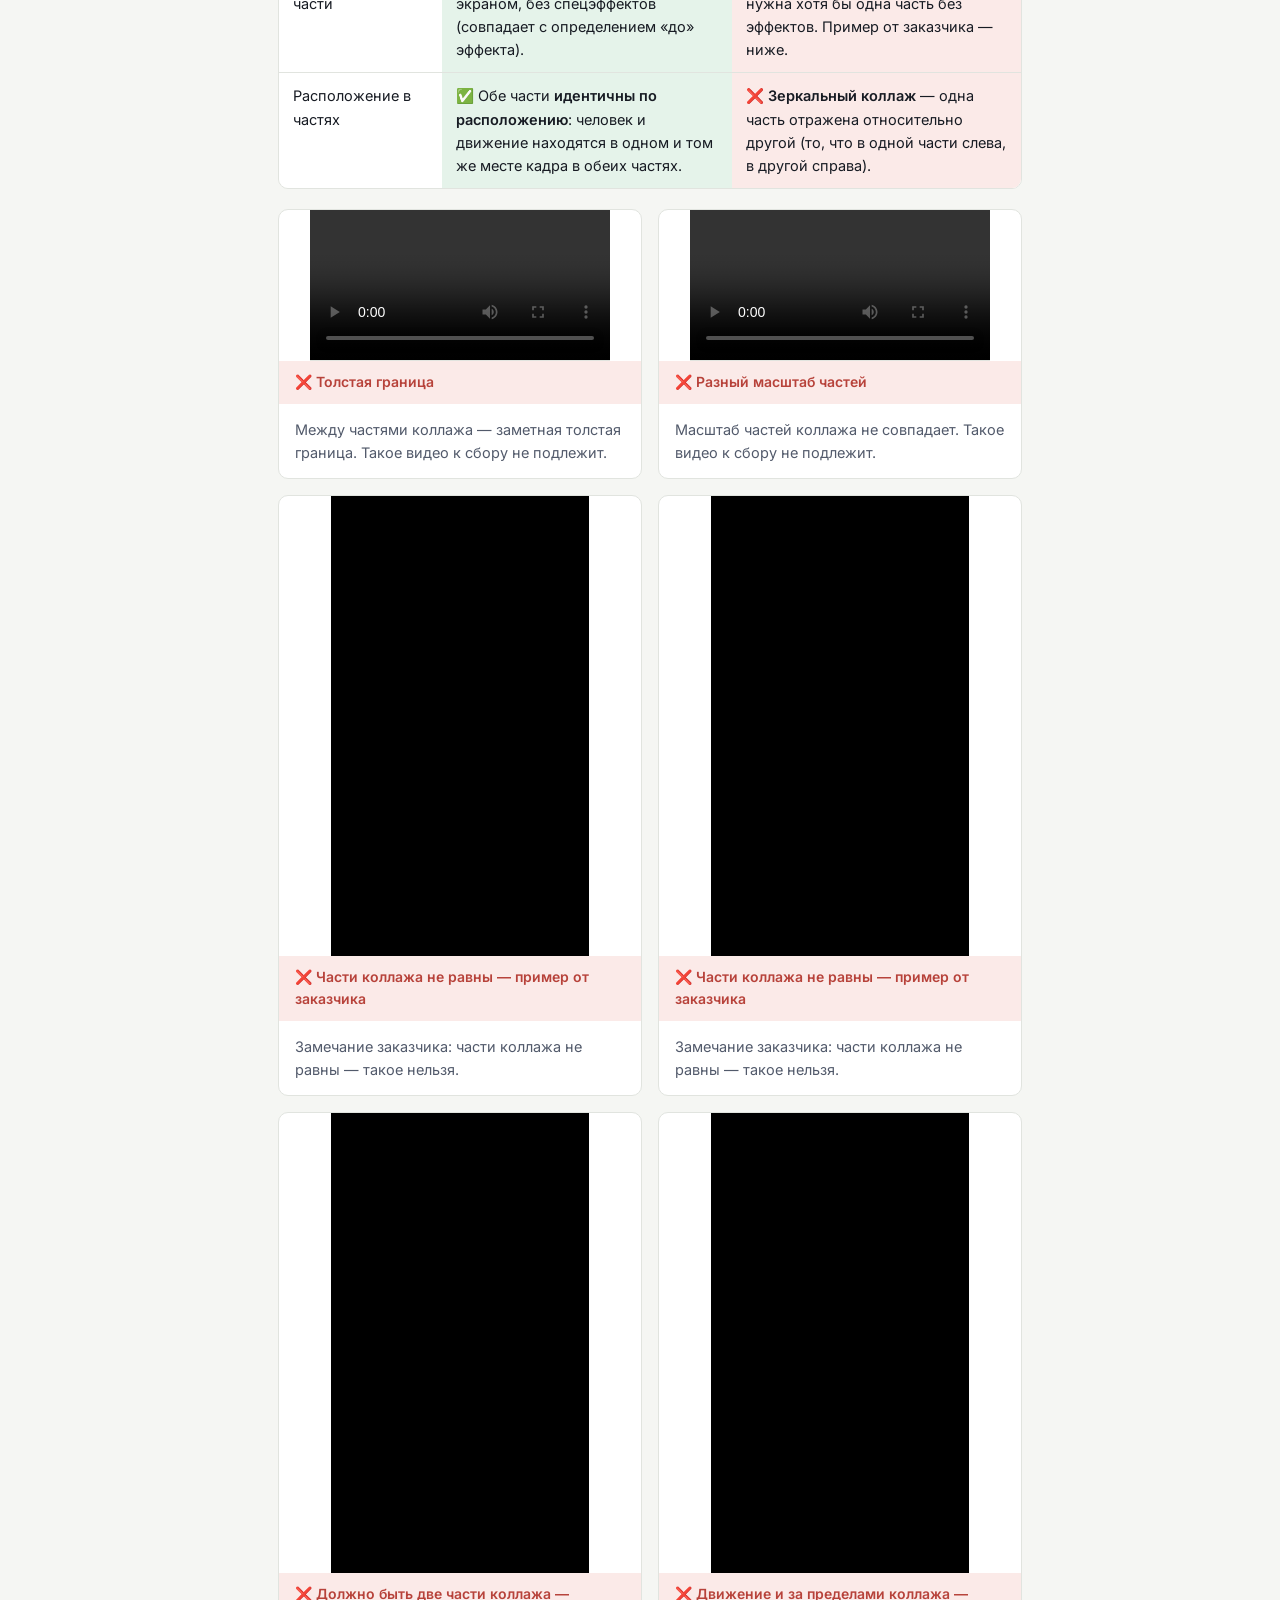
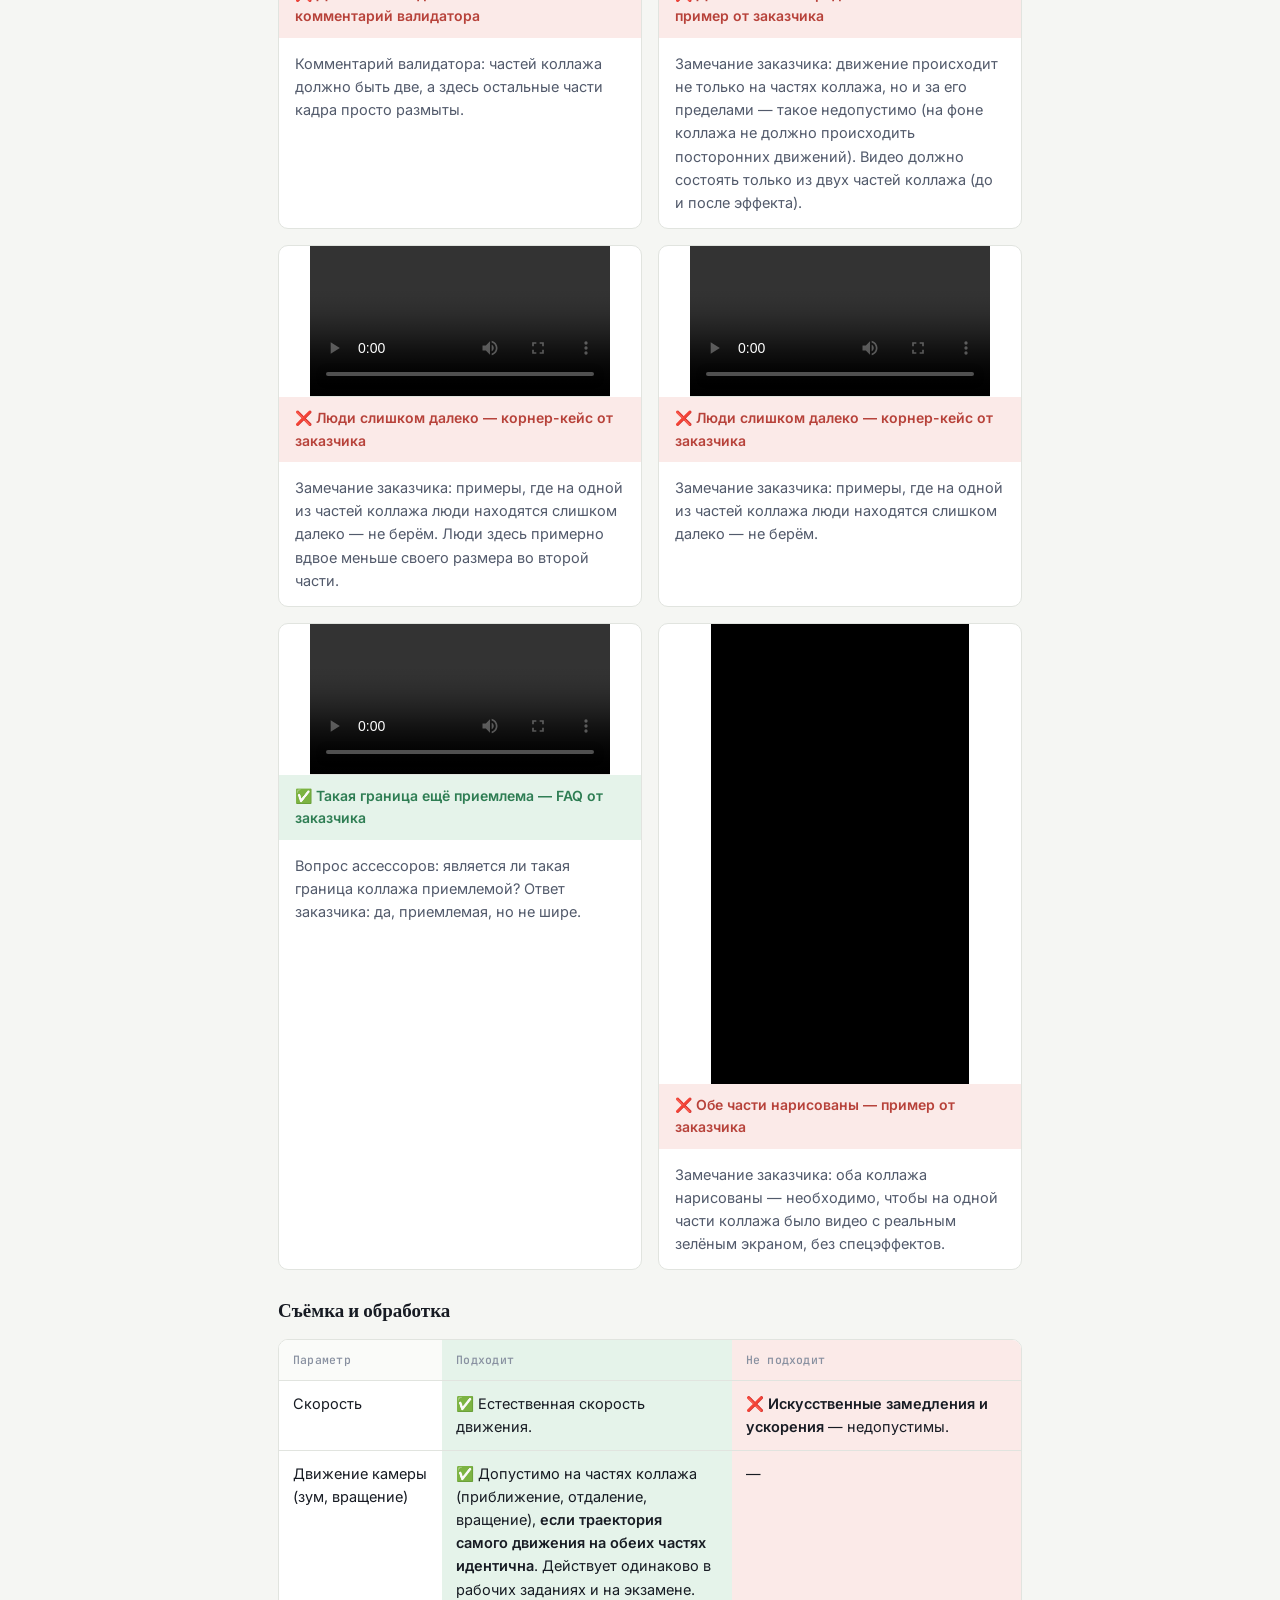
==== commit 6296cee3: "Переоформить блок полей рабочего задания — читаемость Длинные ячейки в таблице полей (первая/вторая " ====
--- a/site/criteria.html
+++ b/site/criteria.html
@@ -45,9 +45,9 @@
         <table>
           <thead><tr><th>Формат видео</th><th>Ссылок</th><th>Ориентация</th><th>Комментарий</th></tr></thead>
           <tbody>
-            <tr><td><strong>Видеоколлаж</strong> — одно видео, разделённое на 2 части</td><td>1 (первая)</td><td>Вертикальная / горизонтальная</td><td>Не нужен</td></tr>
-            <tr><td><strong>Одно видео, «до» и «после» последовательно</strong></td><td>1 (первая)</td><td>Нет ориентации</td><td><strong>Обязателен</strong> — точный тайм-код обоих отрезков</td></tr>
-            <tr><td><strong>Два отдельных видео</strong> — «до» и «после» по разным ссылкам</td><td>2 (обе)</td><td>Нет ориентации</td><td><strong>Обязателен</strong> в обоих полях — точный тайм-код в каждом</td></tr>
+            <tr><td>🧩 <strong>Видеоколлаж</strong> — одно видео, разделённое на 2 части</td><td>1 (первая)</td><td>Вертикальная / горизонтальная</td><td>Не нужен</td></tr>
+            <tr><td>🎬 <strong>Одно видео, «до» и «после» последовательно</strong></td><td>1 (первая)</td><td>Нет ориентации</td><td><strong>Обязателен</strong> — точный тайм-код обоих отрезков</td></tr>
+            <tr><td>2️⃣ <strong>Два отдельных видео</strong> — «до» и «после» по разным ссылкам</td><td>2 (обе)</td><td>Нет ориентации</td><td><strong>Обязателен</strong> в обоих полях — точный тайм-код в каждом</td></tr>
           </tbody>
         </table>
       </div>
@@ -67,9 +67,33 @@
         <table>
           <thead><tr><th class="field">Поле</th><th>Что вносим</th></tr></thead>
           <tbody>
-            <tr id="field-link"><td class="num field">Первая / вторая ссылка</td><td>Вторая ссылка заполняется только для формата «два отдельных видео» (см. таблицу выше). Для каждой заполненной ссылки — одинаковые требования: принимается только полный адрес видеоисточника с «www.» и путём <code>/shorts/…</code> или <code>/watch?…</code> — <strong>«www.» обязательно</strong>, короткие ссылки или ссылки без «www.» не принимаются. Обязательно <strong>HD (1280×720)</strong>, проверяется через значение «Качество» в приложении видеоисточника. Заказчик отдельно уточняет: перед отправкой проверяйте не только разрешение по цифрам, но и общее <strong>качество картинки</strong> — смазанное/пиксельное видео не подходит, даже если формально указано HD. Обе части (или оба видео) должны быть <strong>одинакового качества</strong>.</td></tr>
-            <tr id="field-comment"><td class="num field">Комментарий</td><td>У каждой ссылки — своё поле комментария. Для <strong>видеоколлажа</strong> не обязателен. Для <strong>последовательного видео</strong> и <strong>двух отдельных видео</strong> — <strong>обязателен</strong>: нужно указать точный тайм-код, на котором происходит идентичное движение (например, «10–12 сек» и «20–22 сек» для одного видео с обоими отрезками, или свой тайм-код в комментарии к каждой из двух ссылок).</td></tr>
-            <tr id="field-orientation"><td class="num field">Ориентация видео</td><td>Чекбокс «Вертикальная» или «Горизонтальная» — по ориентации коллажа; либо <strong>«Нет ориентации»</strong> — для последовательного видео или двух отдельных видео (там нет линии разрыва, которую можно измерить). Один из трёх обязателен: без отмеченного чекбокса задание не отправится. <strong>Для коллажа выставленная ориентация учитывается при оценке задания.</strong> Как определить ориентацию коллажа (FAQ заказчика от 09.10.2026): по <strong>линии разрыва</strong> между частями — если линия <strong>горизонтальная</strong> (части друг над другом), ориентация <strong>горизонтальная</strong>; если линия <strong>вертикальная</strong> (части рядом), ориентация <strong>вертикальная</strong>. Примеры обеих ориентаций ниже.</td></tr>
+            <tr id="field-link"><td class="num field">Первая / вторая ссылка</td><td>
+              <p style="margin:0 0 8px;"><strong>Первая ссылка — заполняется всегда</strong>: сюда идёт ссылка на видеоколлаж 🧩, на последовательное видео 🎬, либо на видео «до» — если формат 2️⃣ «два отдельных видео».</p>
+              <p style="margin:0 0 10px;">2️⃣ <strong>Вторая ссылка — только для формата «два отдельных видео»</strong> (видео «после»); для двух других форматов остаётся пустой.</p>
+              <p style="margin:0 0 6px;">Для <strong>каждой</strong> заполненной ссылки — одни и те же технические требования:</p>
+              <ul style="margin:0; padding-left:20px;">
+                <li>адрес — только полный, с «www.» и путём <code>/shorts/…</code> или <code>/watch?…</code>: <strong>короткие ссылки или без «www.» не принимаются</strong>;</li>
+                <li>разрешение — обязательно <strong>HD (1280×720)</strong>, проверяется через значение «Качество» в приложении видеоисточника;</li>
+                <li><strong>качество картинки</strong>, а не только цифры разрешения — смазанное/пиксельное видео не подходит, даже если формально указано HD;</li>
+                <li>части коллажа (или оба видео в других форматах) — <strong>одинакового качества</strong> между собой.</li>
+              </ul>
+            </td></tr>
+            <tr id="field-comment"><td class="num field">Комментарий</td><td>
+              <p style="margin:0 0 8px;">У каждой ссылки — своё поле комментария.</p>
+              <ul style="margin:0; padding-left:20px;">
+                <li>🧩 <strong>Видеоколлаж</strong> — комментарий не обязателен.</li>
+                <li>🎬 <strong>Последовательное видео</strong> — <strong>обязателен</strong>: в одном комментарии укажите тайм-код обоих отрезков, например «10–12 сек / 20–22 сек».</li>
+                <li>2️⃣ <strong>Два отдельных видео</strong> — <strong>обязателен</strong> в комментарии к каждой из двух ссылок отдельно: свой тайм-код для «до», свой — для «после».</li>
+              </ul>
+            </td></tr>
+            <tr id="field-orientation"><td class="num field">Ориентация видео</td><td>
+              <ul style="margin:0 0 8px; padding-left:20px;">
+                <li>🧩 <strong>Вертикальная</strong> или <strong>Горизонтальная</strong> — для видеоколлажа.</li>
+                <li>🎬 2️⃣ <strong>«Нет ориентации»</strong> — для последовательного видео и двух отдельных видео (там нет линии разрыва, которую можно измерить).</li>
+              </ul>
+              <p style="margin:0 0 8px;">Один из трёх вариантов — обязателен: без отмеченного чекбокса задание не отправится. <strong>Для коллажа выставленная ориентация учитывается при оценке задания.</strong></p>
+              <p style="margin:0;">Как определить ориентацию коллажа (FAQ заказчика от 09.10.2026): по <strong>линии разрыва</strong> между частями — если линия <strong>горизонтальная</strong> (части друг над другом), ориентация <strong>горизонтальная</strong>; если линия <strong>вертикальная</strong> (части рядом), ориентация <strong>вертикальная</strong>. Примеры обеих ориентаций ниже.</p>
+            </td></tr>
             <tr id="field-check"><td class="num field">«Проверить ссылки»</td><td>Проверяет <strong>точное совпадение</strong> каждой заполненной ссылки — не была ли уже добавлена именно она. Если да — задание не отправится, нужно подставить другую ссылку. «То же самое движение» на другом видео кнопка не ловит — см. «<a href="#crit-povtory">Повторы движения</a>».</td></tr>
           </tbody>
         </table>
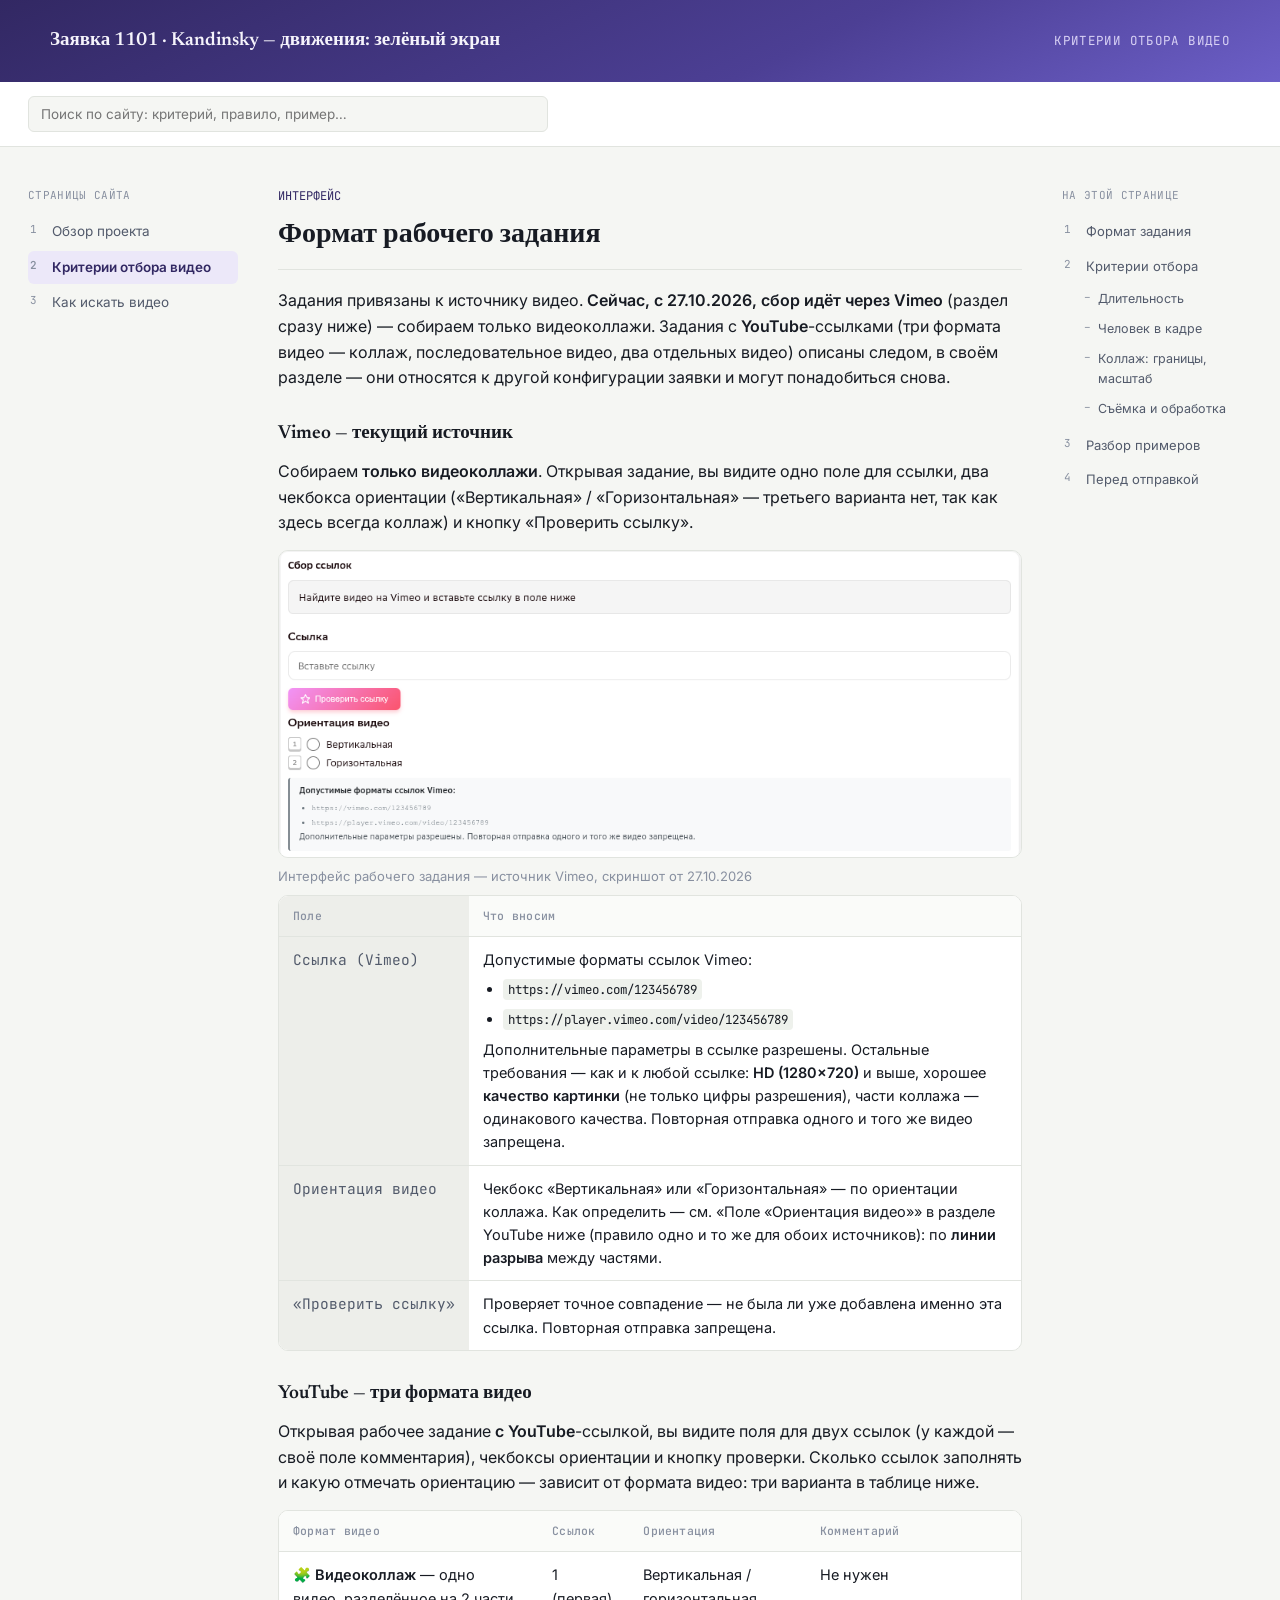
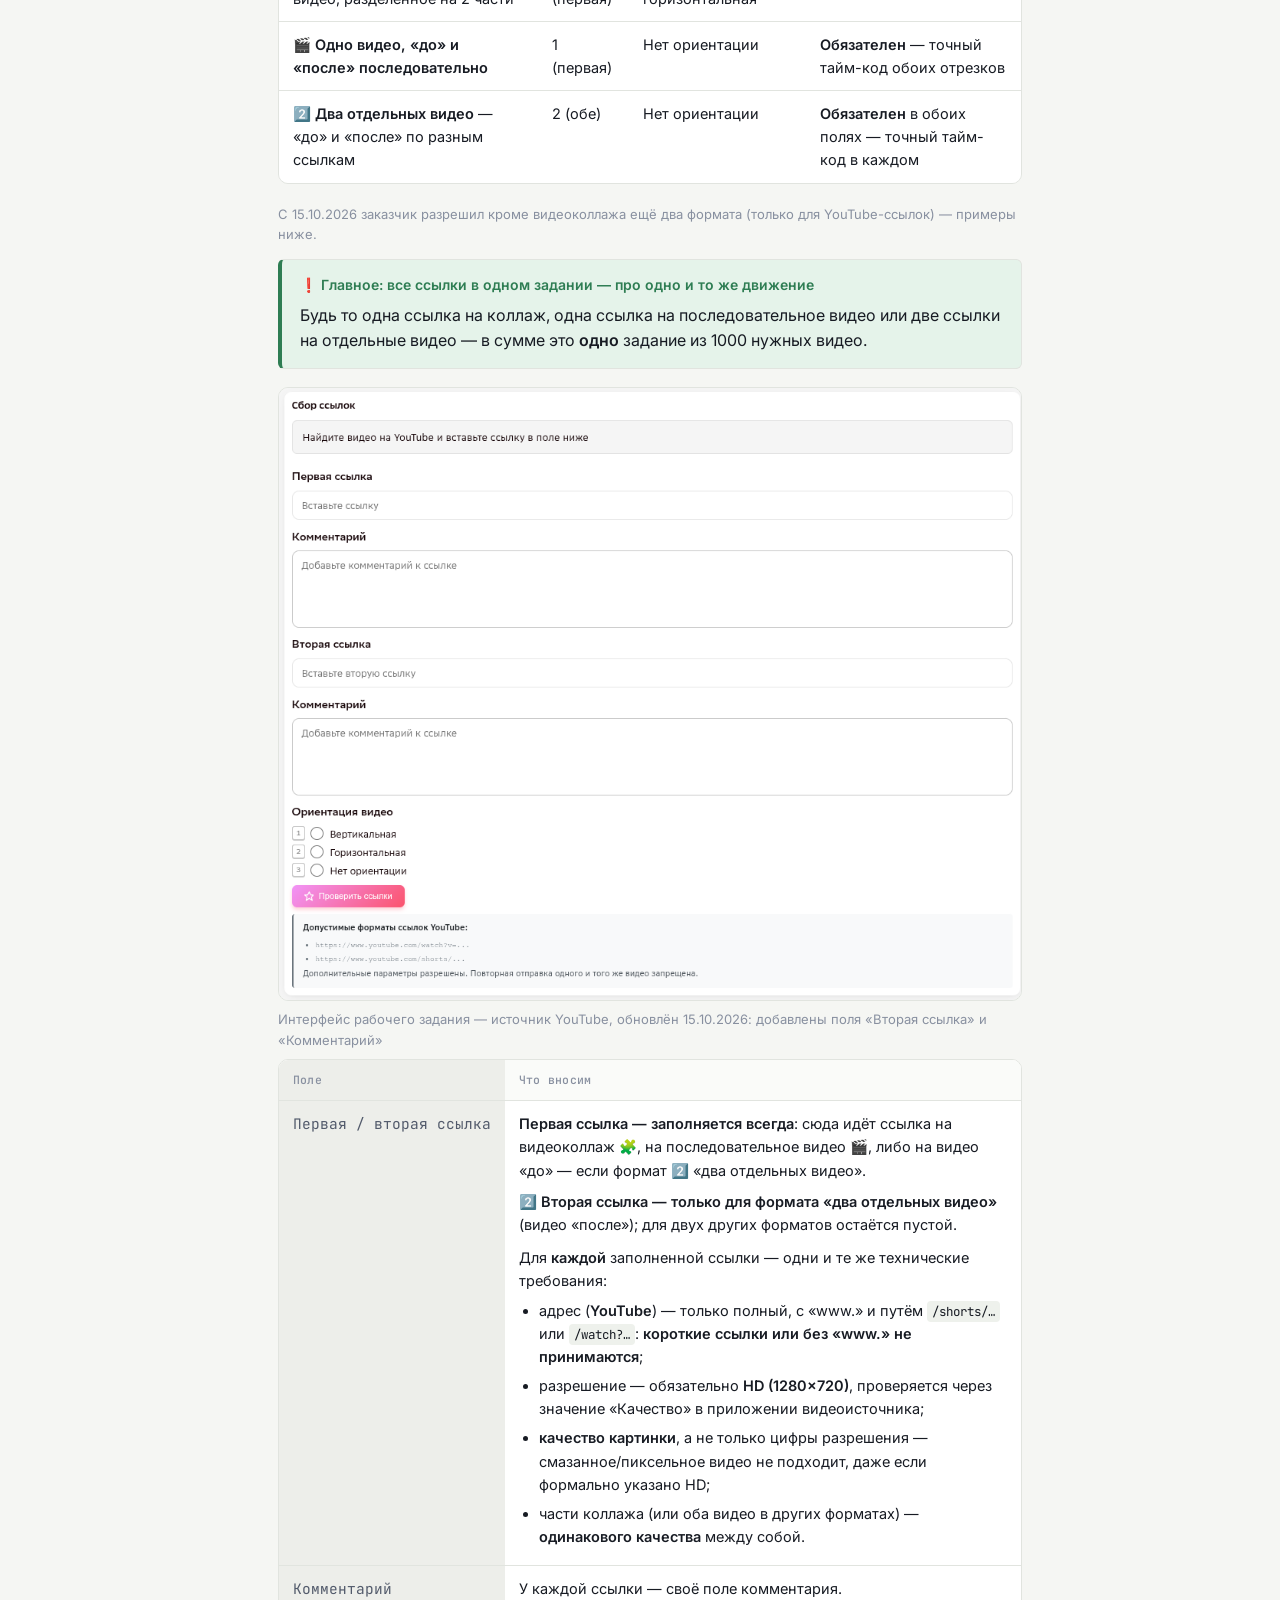
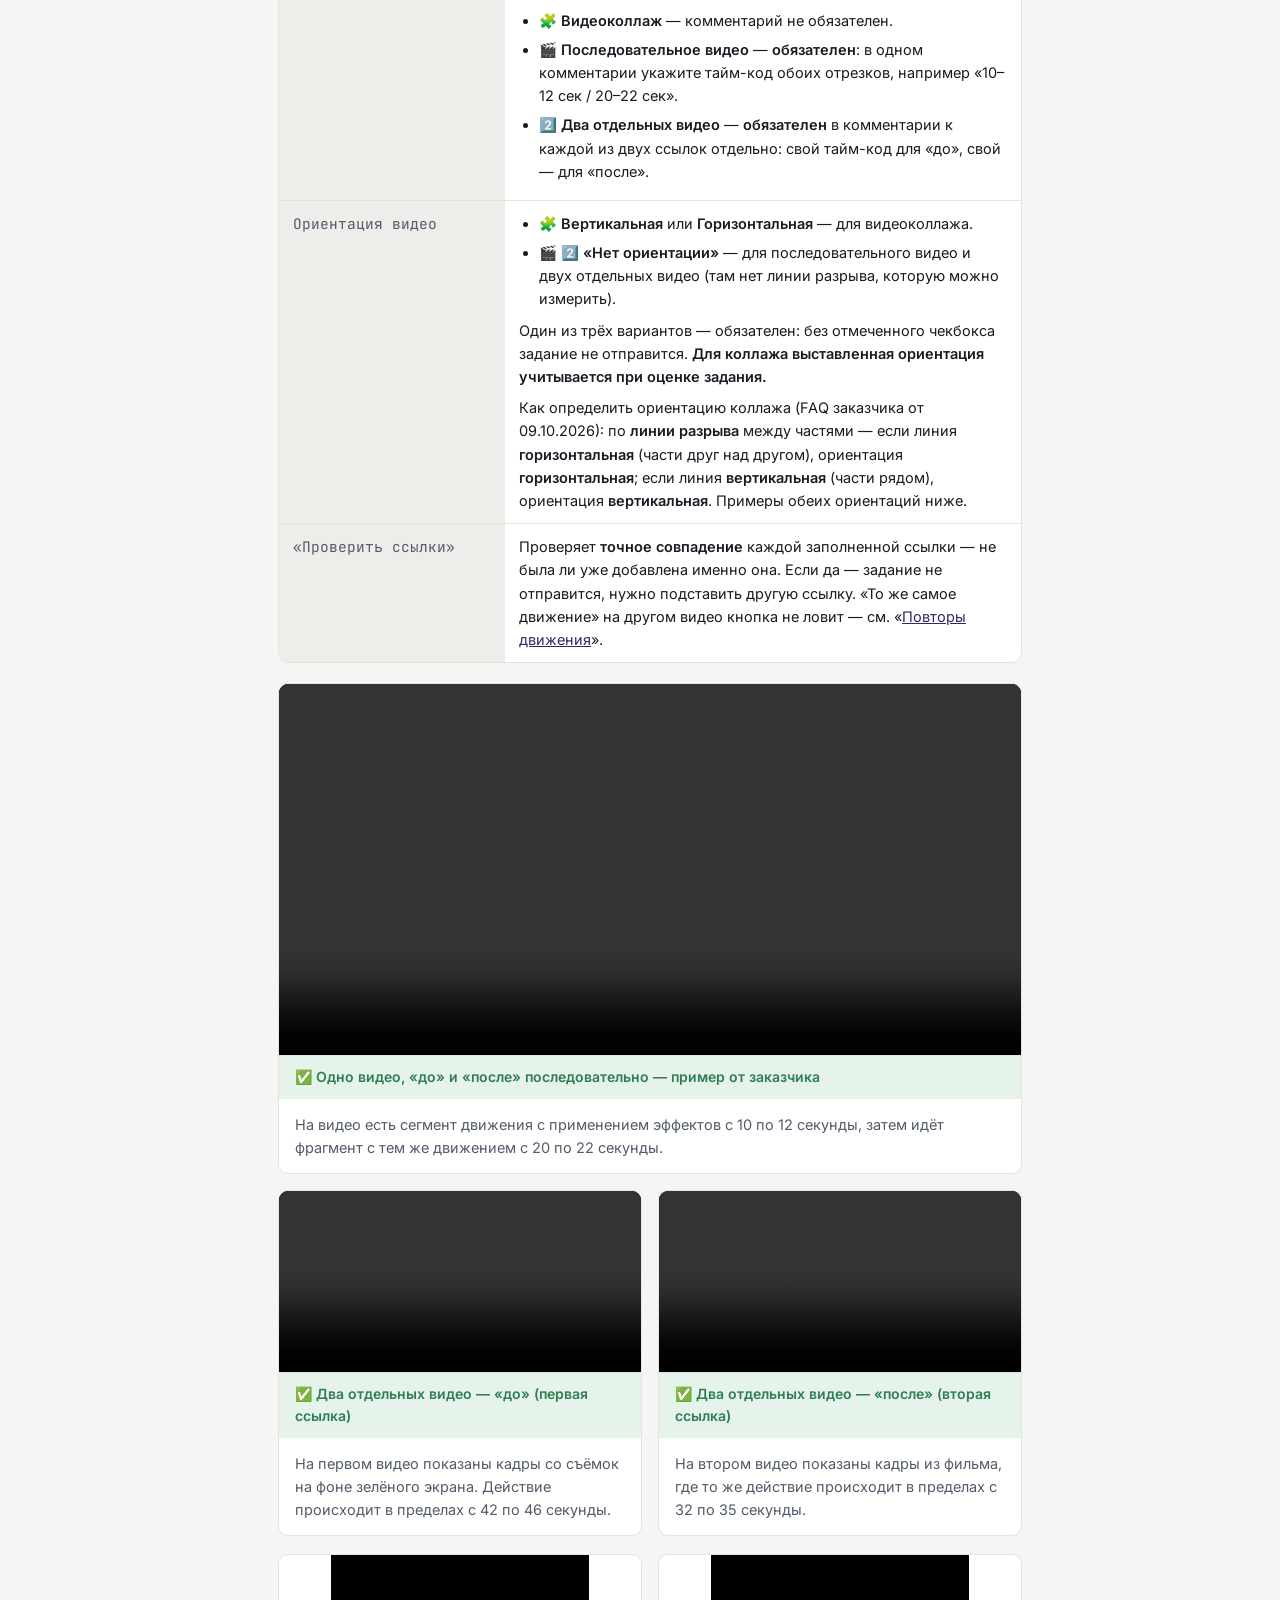
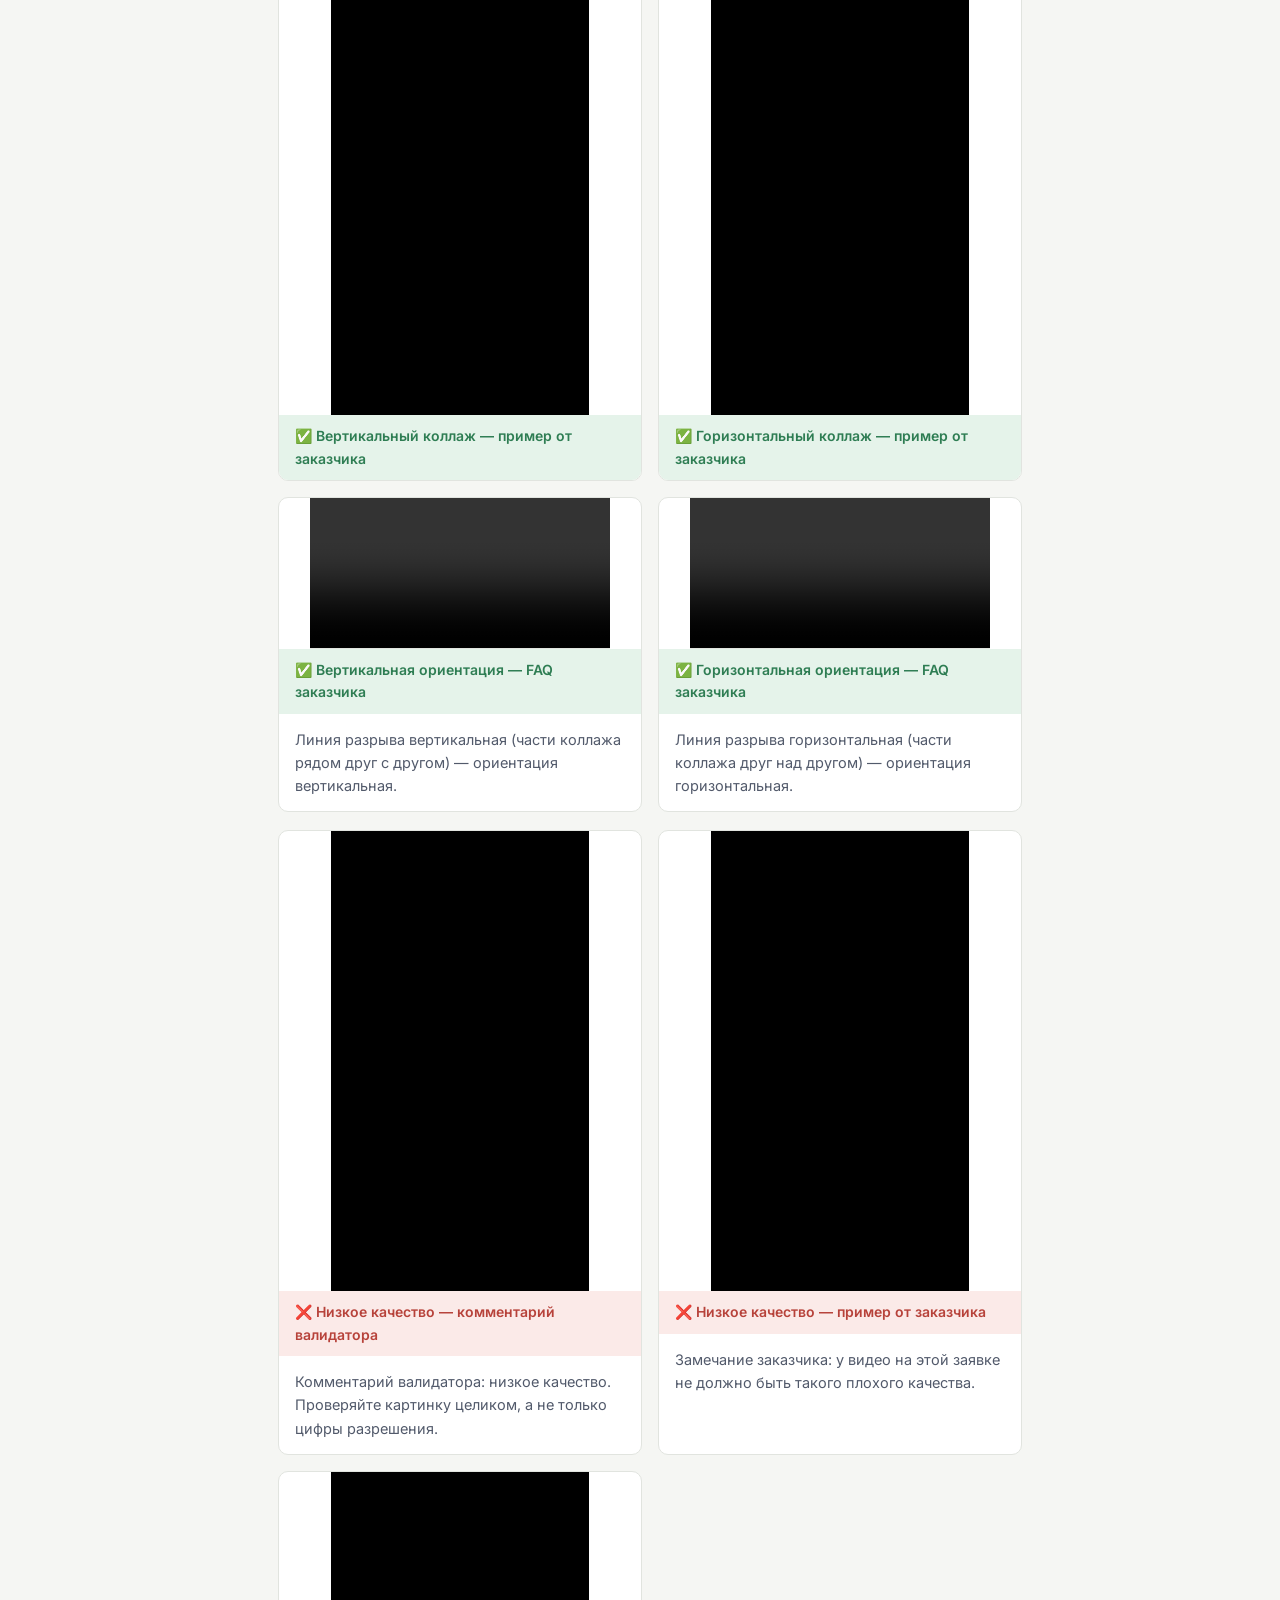
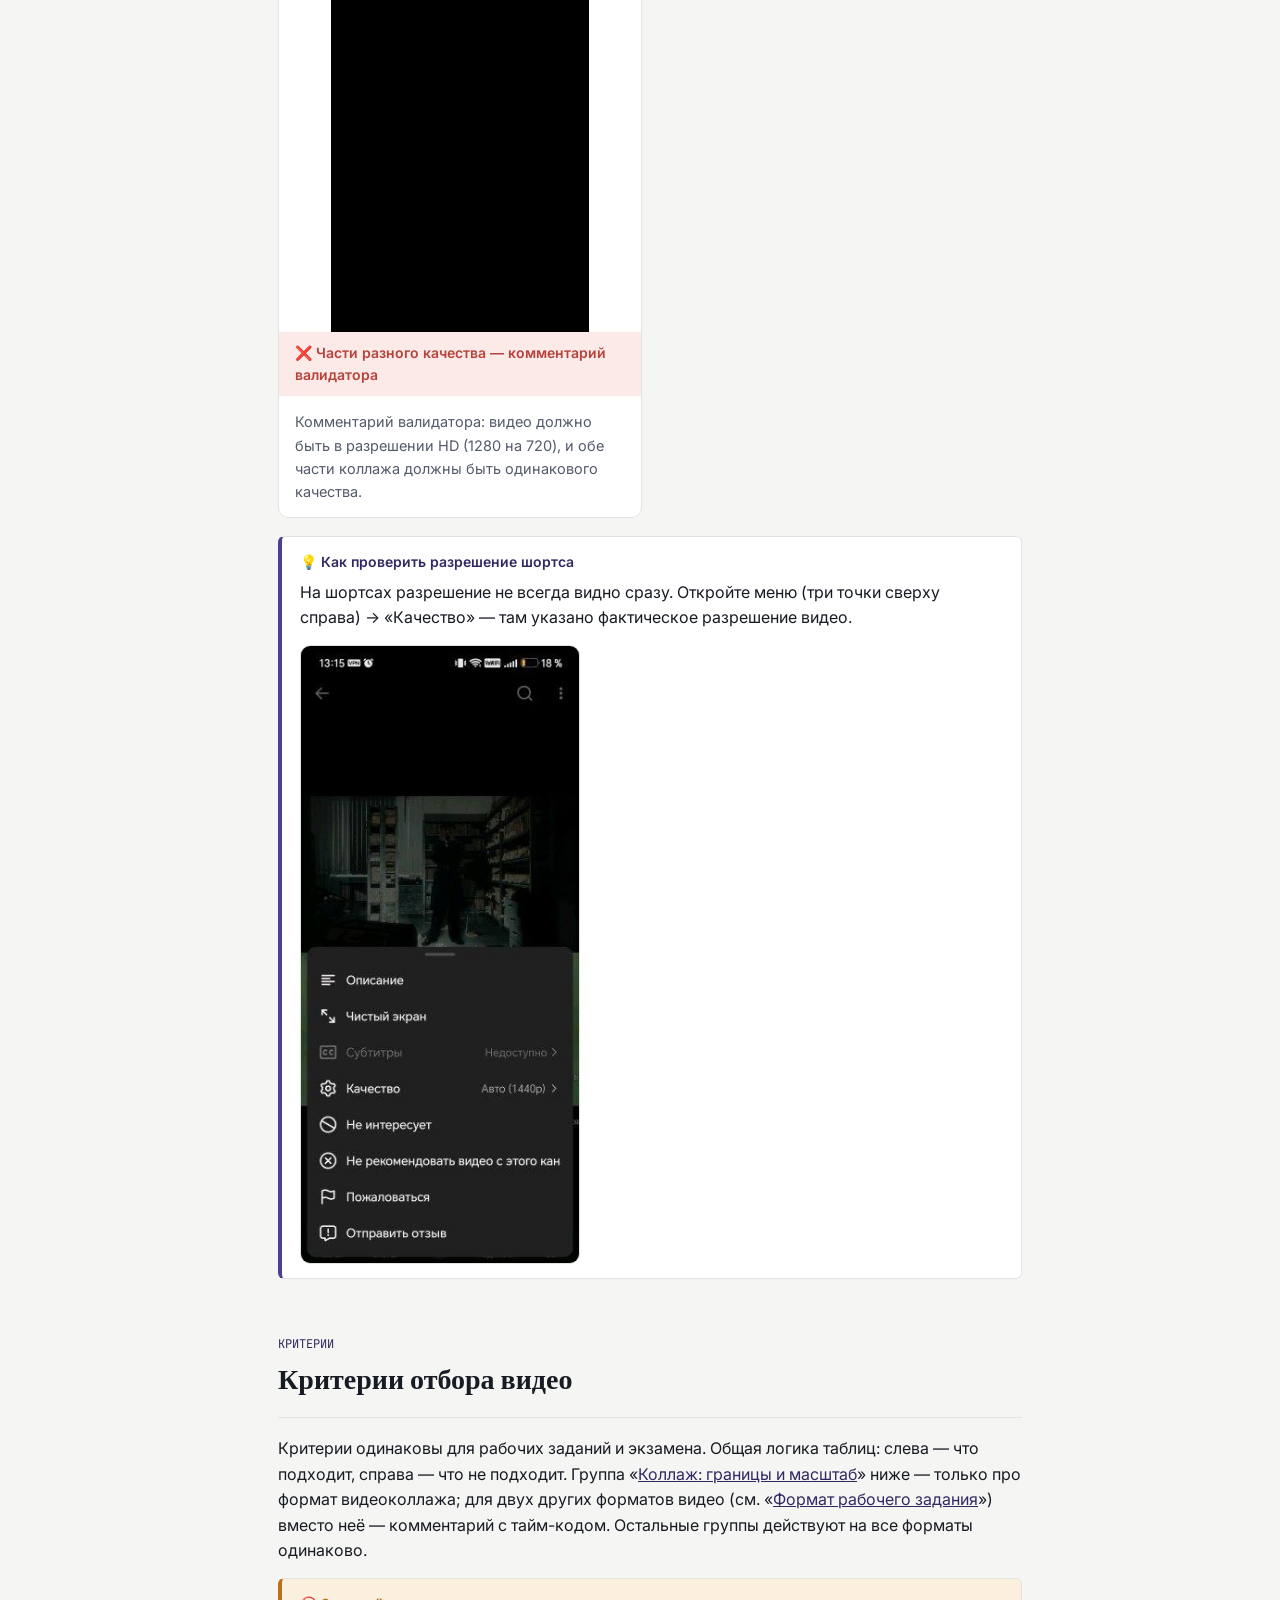
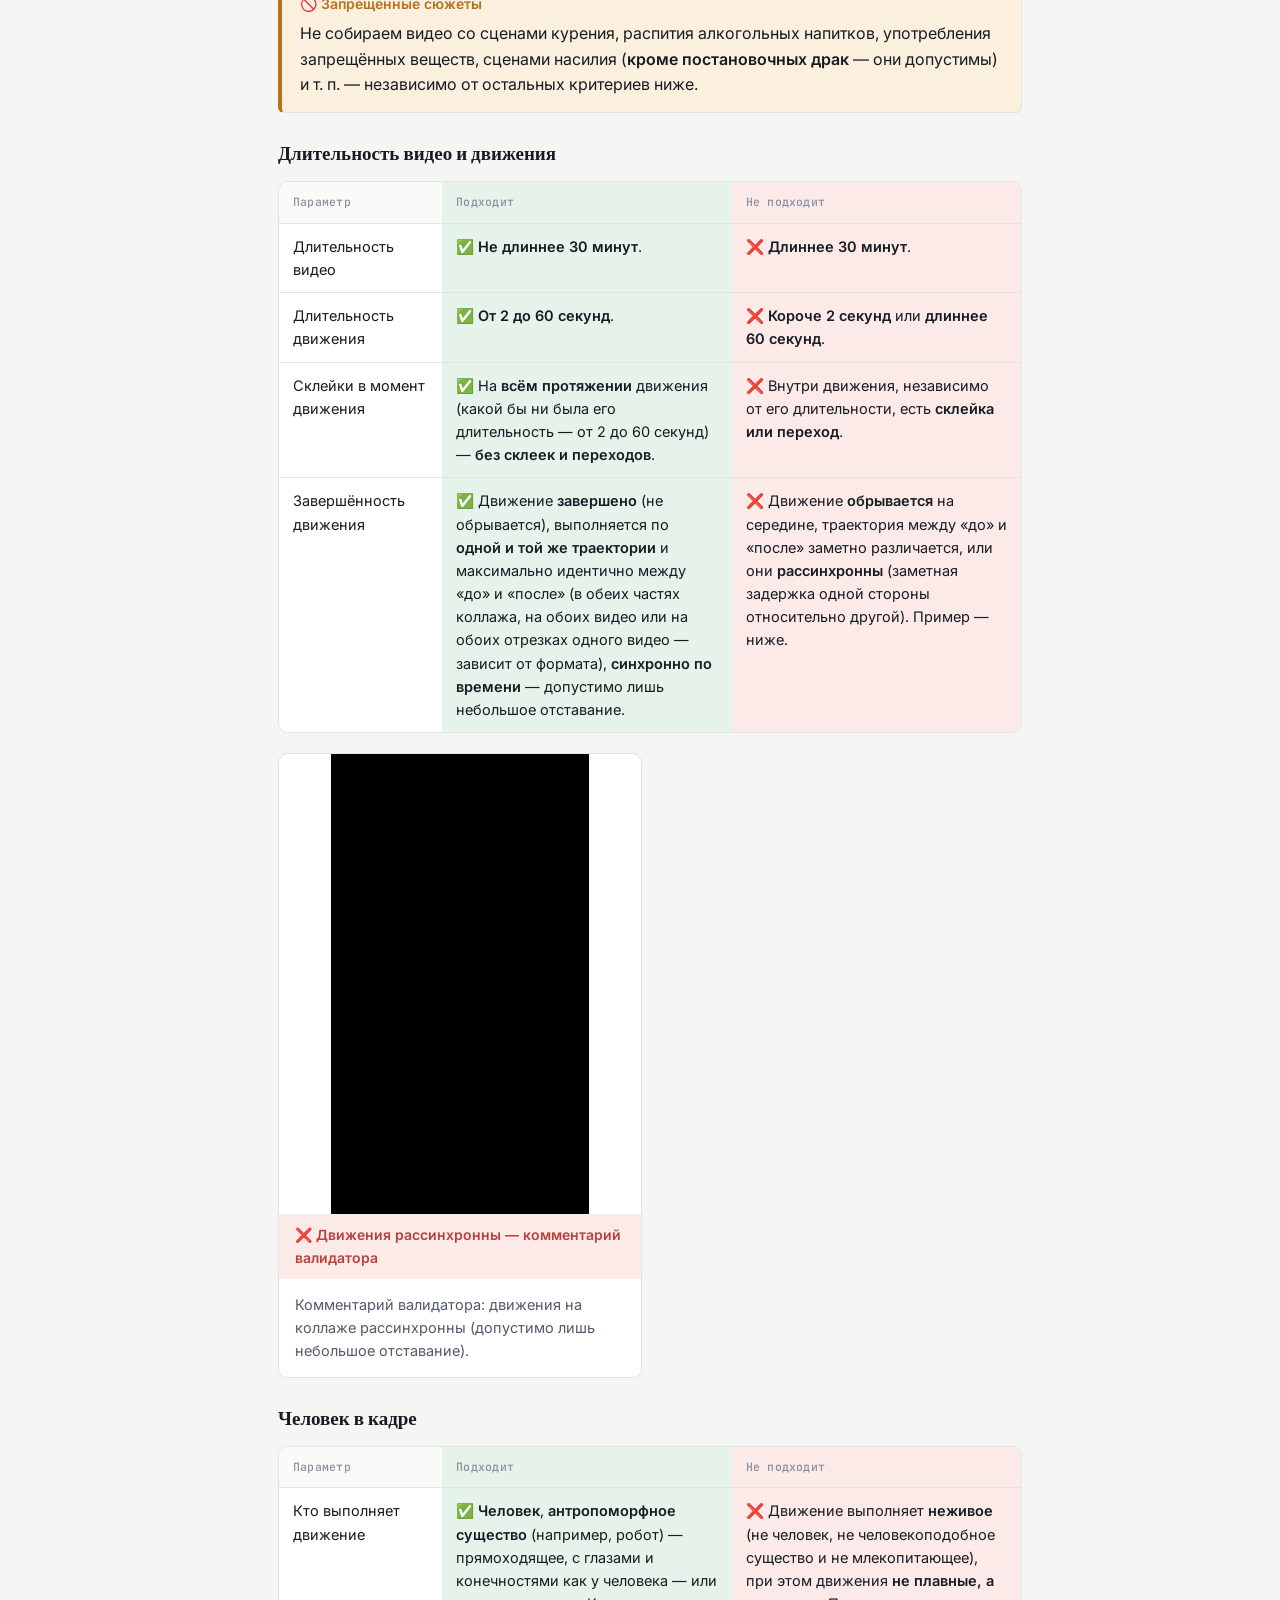
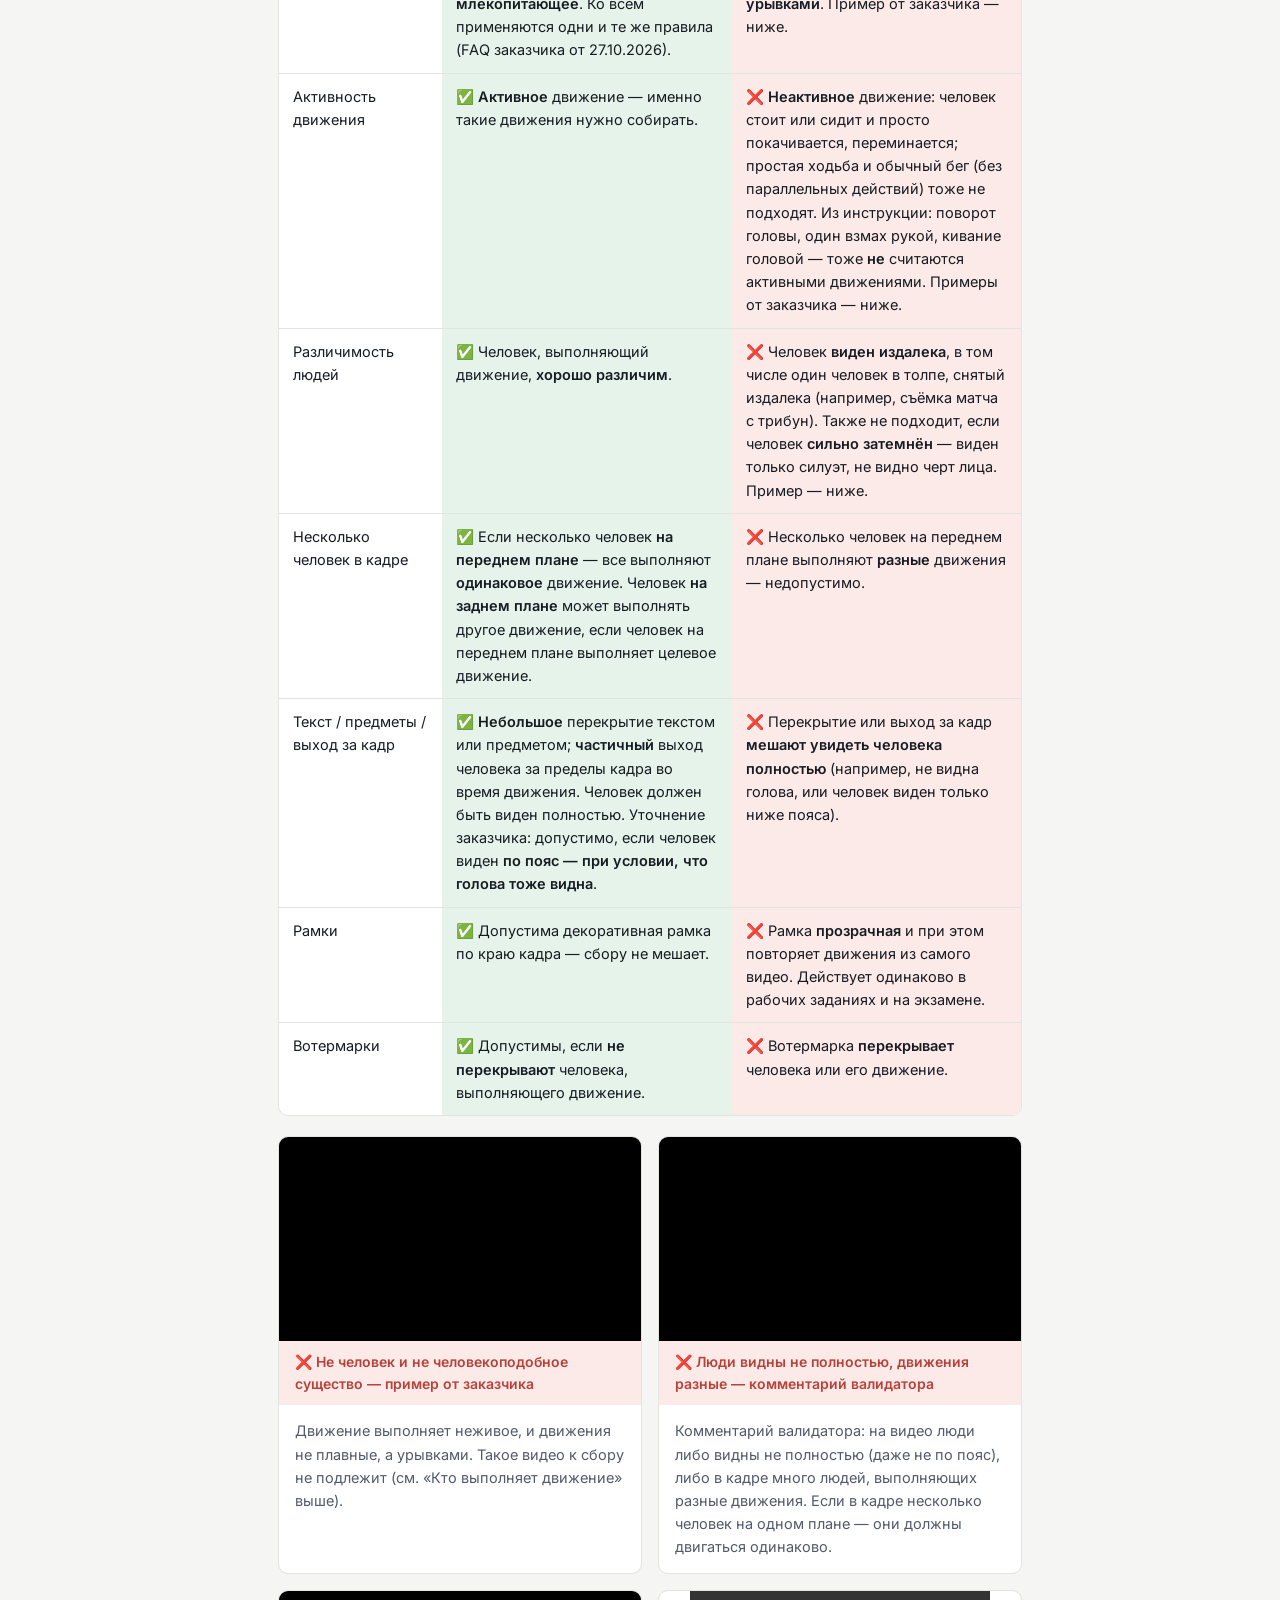
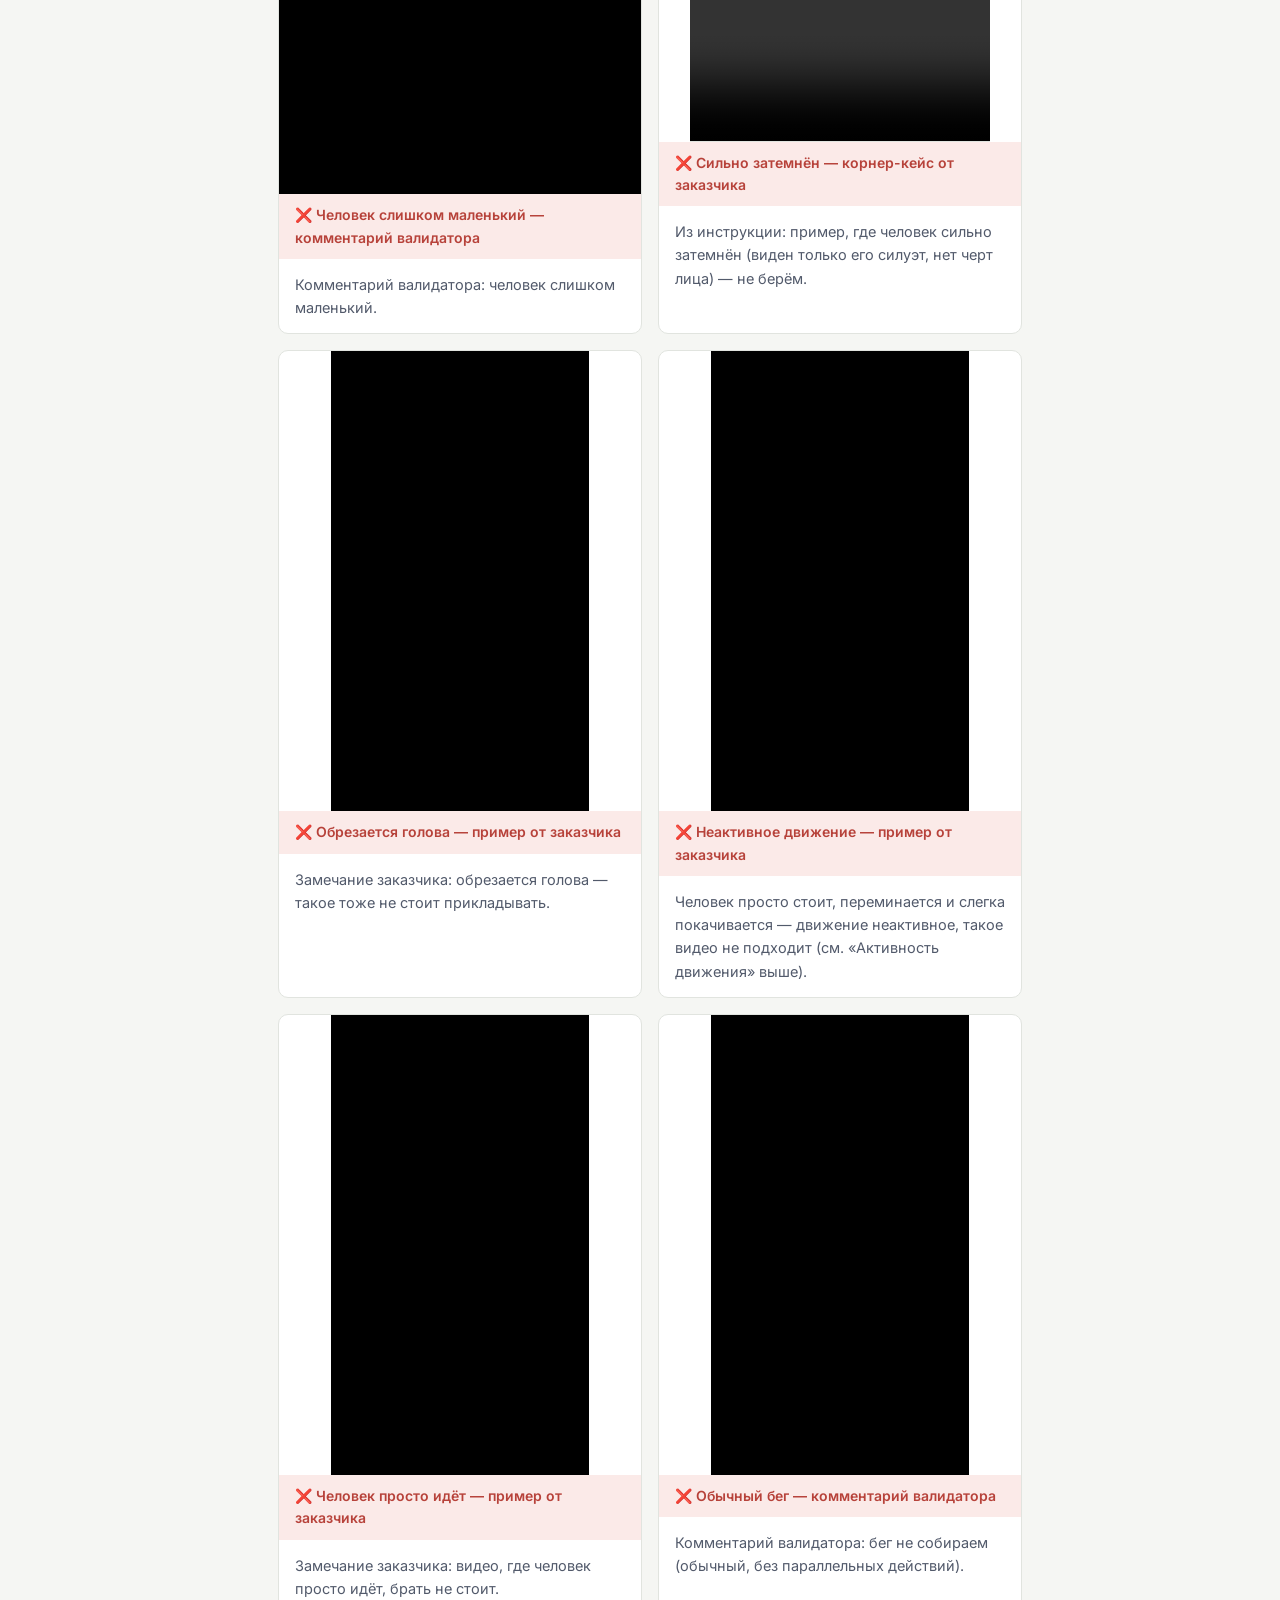
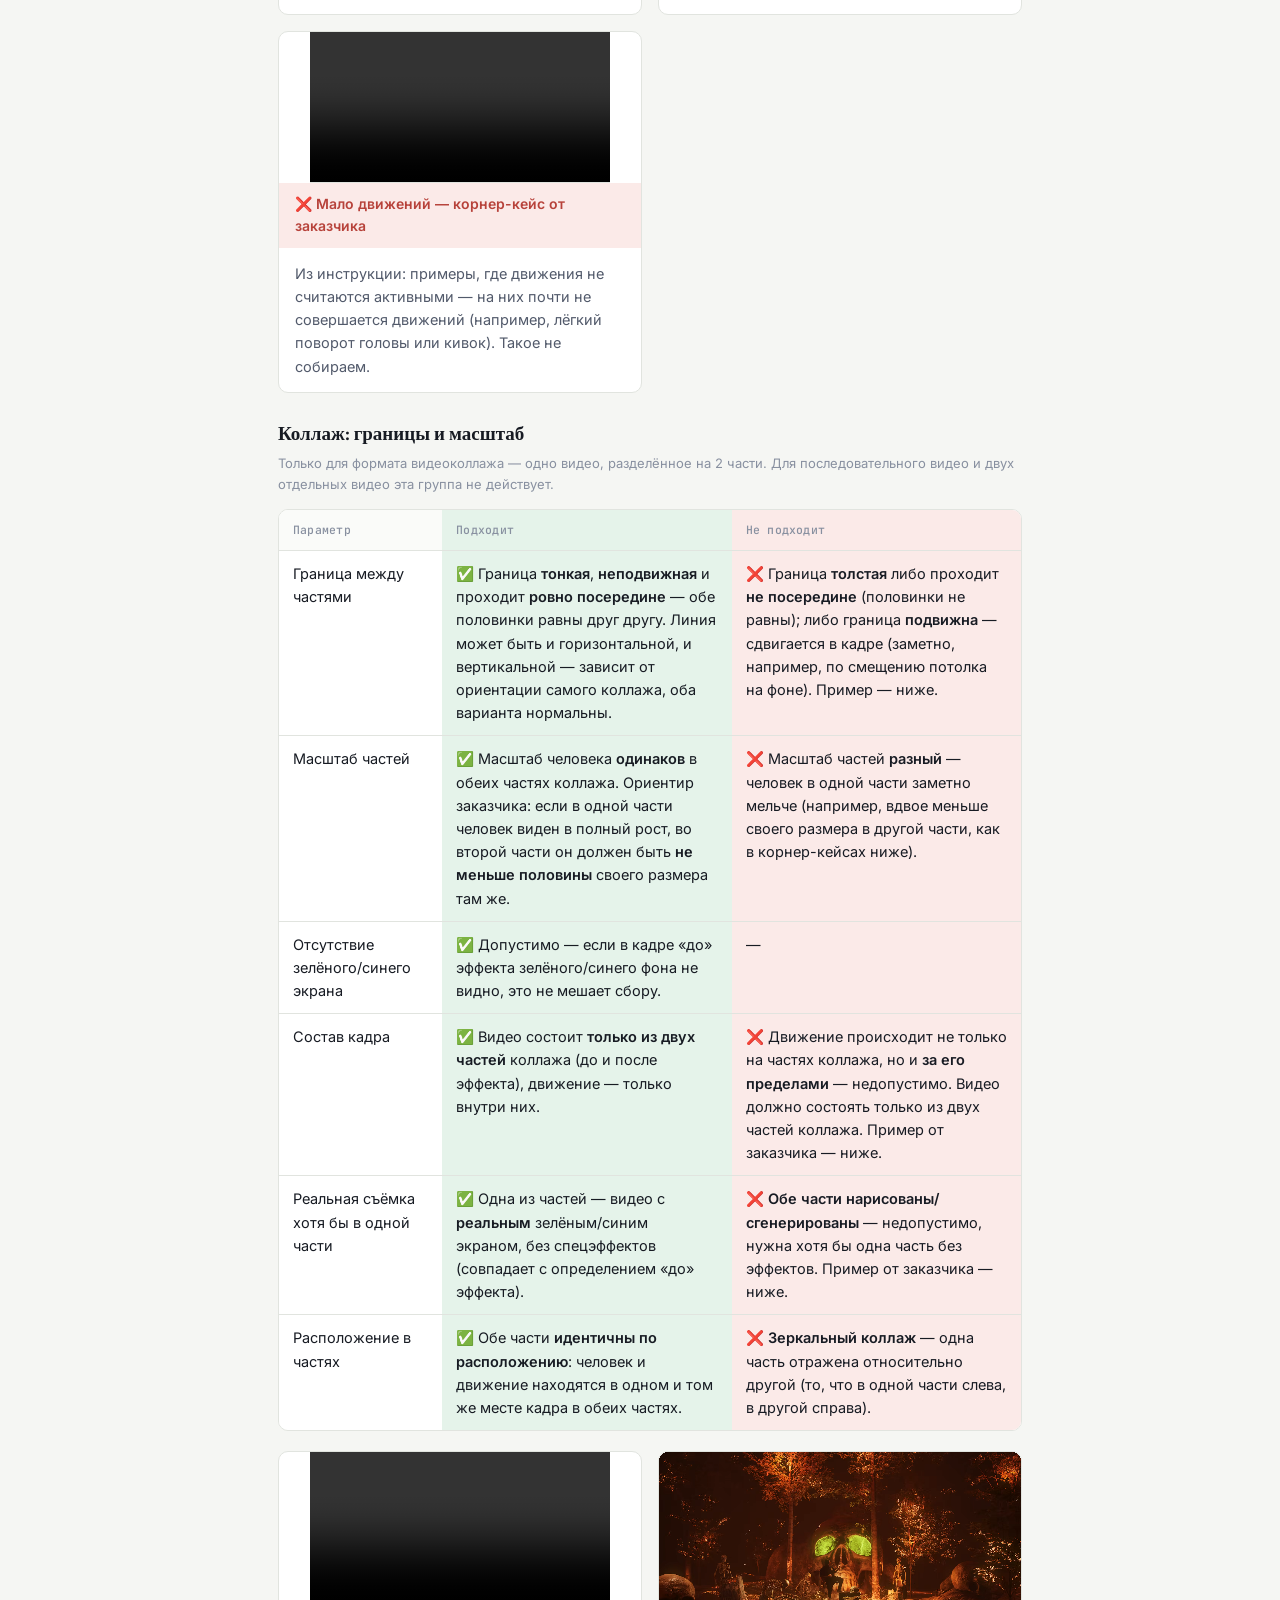
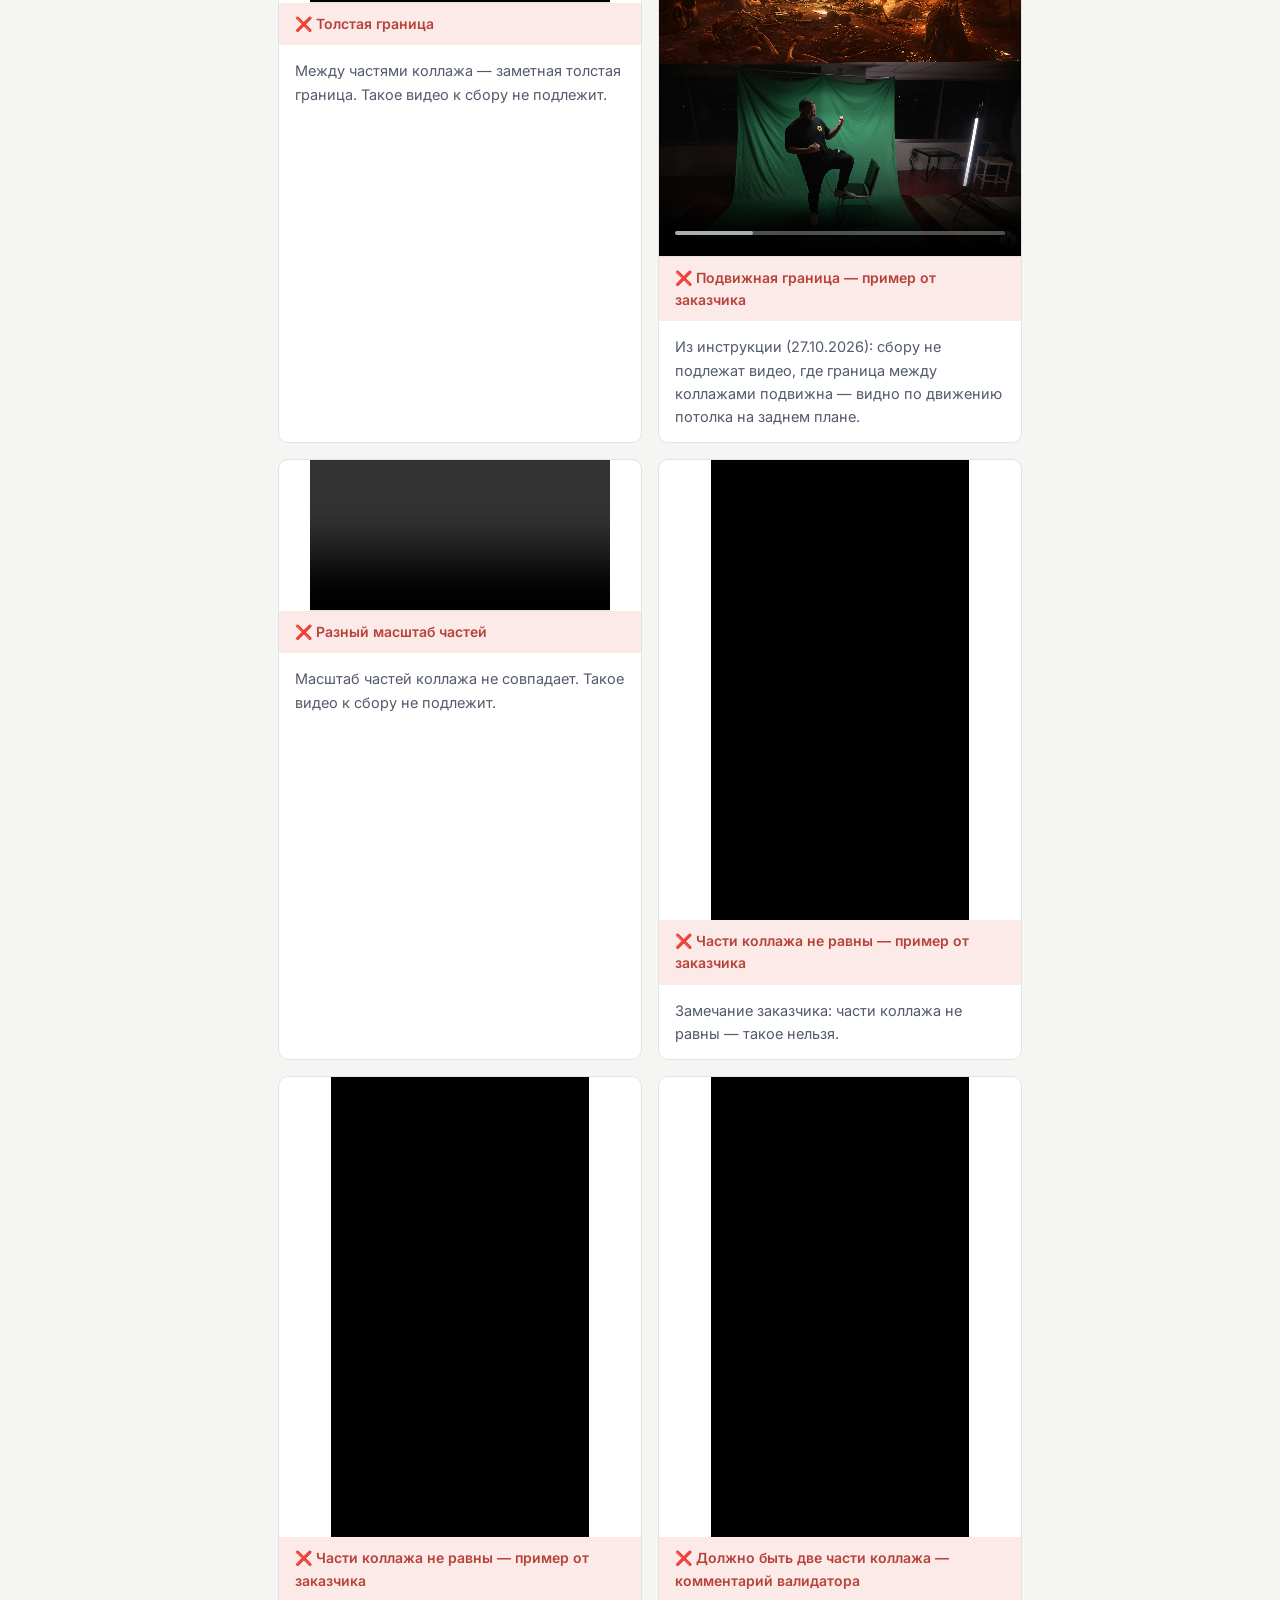
==== commit 2f9ed410: "Добавить раздел про Vimeo, расширить два правила (инструкция 27.10.2026) Источник видео официально с" ====
--- a/site/criteria.html
+++ b/site/criteria.html
@@ -39,7 +39,35 @@
     <section id="task-format">
       <p class="eyebrow">ИНТЕРФЕЙС</p>
       <h2>Формат рабочего задания</h2>
-      <p>Открывая рабочее задание, вы видите поля для двух ссылок (у каждой — своё поле комментария), чекбоксы ориентации и кнопку проверки. Сколько ссылок заполнять и какую отмечать ориентацию — зависит от формата видео: три варианта в таблице ниже.</p>
+      <p>Задания привязаны к источнику видео. <strong>Сейчас, с 27.10.2026, сбор идёт через Vimeo</strong> (раздел сразу ниже) — собираем только видеоколлажи. Задания с <strong>YouTube</strong>-ссылками (три формата видео — коллаж, последовательное видео, два отдельных видео) описаны следом, в своём разделе — они относятся к другой конфигурации заявки и могут понадобиться снова.</p>
+
+      <h3 id="task-format-vimeo">Vimeo — текущий источник</h3>
+      <p>Собираем <strong>только видеоколлажи</strong>. Открывая задание, вы видите одно поле для ссылки, два чекбокса ориентации («Вертикальная» / «Горизонтальная» — третьего варианта нет, так как здесь всегда коллаж) и кнопку «Проверить ссылку».</p>
+
+      <figure class="zoom-wrap" style="margin:0 0 8px;">
+        <img src="assets/interface-vimeo.png" alt="Интерфейс рабочего задания с Vimeo: поле ссылки, ориентация (вертикальная/горизонтальная), кнопка «Проверить ссылку»">
+        <figcaption class="quiet">Интерфейс рабочего задания — источник Vimeo, скриншот от 27.10.2026</figcaption>
+      </figure>
+
+      <div class="table-wrap">
+        <table>
+          <thead><tr><th class="field">Поле</th><th>Что вносим</th></tr></thead>
+          <tbody>
+            <tr><td class="num field">Ссылка (Vimeo)</td><td>
+              <p style="margin:0 0 6px;">Допустимые форматы ссылок Vimeo:</p>
+              <ul style="margin:0 0 8px; padding-left:20px;">
+                <li><code>https://vimeo.com/123456789</code></li>
+                <li><code>https://player.vimeo.com/video/123456789</code></li>
+              </ul>
+              <p style="margin:0;">Дополнительные параметры в ссылке разрешены. Остальные требования — как и к любой ссылке: <strong>HD (1280×720)</strong> и выше, хорошее <strong>качество картинки</strong> (не только цифры разрешения), части коллажа — одинакового качества. Повторная отправка одного и того же видео запрещена.</td></tr>
+            <tr><td class="num field">Ориентация видео</td><td>Чекбокс «Вертикальная» или «Горизонтальная» — по ориентации коллажа. Как определить — см. «Поле «Ориентация видео»» в разделе YouTube ниже (правило одно и то же для обоих источников): по <strong>линии разрыва</strong> между частями.</td></tr>
+            <tr><td class="num field">«Проверить ссылку»</td><td>Проверяет точное совпадение — не была ли уже добавлена именно эта ссылка. Повторная отправка запрещена.</td></tr>
+          </tbody>
+        </table>
+      </div>
+
+      <h3 id="task-format-youtube">YouTube — три формата видео</h3>
+      <p>Открывая рабочее задание <strong>с YouTube</strong>-ссылкой, вы видите поля для двух ссылок (у каждой — своё поле комментария), чекбоксы ориентации и кнопку проверки. Сколько ссылок заполнять и какую отмечать ориентацию — зависит от формата видео: три варианта в таблице ниже.</p>
 
       <div class="table-wrap" id="task-formats">
         <table>
@@ -51,7 +79,7 @@
           </tbody>
         </table>
       </div>
-      <p class="quiet" style="margin-top:4px;">С 15.10.2026 заказчик разрешил кроме видеоколлажа ещё два формата — примеры ниже.</p>
+      <p class="quiet" style="margin-top:4px;">С 15.10.2026 заказчик разрешил кроме видеоколлажа ещё два формата (только для YouTube-ссылок) — примеры ниже.</p>
 
       <div class="callout ok">
         <div class="callout-title">❗ Главное: все ссылки в одном задании — про одно и то же движение</div>
@@ -59,8 +87,8 @@
       </div>
 
       <figure class="zoom-wrap" style="margin:0 0 8px;">
-        <img src="assets/interface-work.png" alt="Интерфейс рабочего задания: первая и вторая ссылка с комментариями, три варианта ориентации, кнопка «Проверить ссылки»">
-        <figcaption class="quiet">Интерфейс рабочего задания — обновлён 15.10.2026: добавлены поля «Вторая ссылка» и «Комментарий»</figcaption>
+        <img src="assets/interface-work.png" alt="Интерфейс рабочего задания с YouTube: первая и вторая ссылка с комментариями, три варианта ориентации, кнопка «Проверить ссылки»">
+        <figcaption class="quiet">Интерфейс рабочего задания — источник YouTube, обновлён 15.10.2026: добавлены поля «Вторая ссылка» и «Комментарий»</figcaption>
       </figure>
 
       <div class="table-wrap">
@@ -72,7 +100,7 @@
               <p style="margin:0 0 10px;">2️⃣ <strong>Вторая ссылка — только для формата «два отдельных видео»</strong> (видео «после»); для двух других форматов остаётся пустой.</p>
               <p style="margin:0 0 6px;">Для <strong>каждой</strong> заполненной ссылки — одни и те же технические требования:</p>
               <ul style="margin:0; padding-left:20px;">
-                <li>адрес — только полный, с «www.» и путём <code>/shorts/…</code> или <code>/watch?…</code>: <strong>короткие ссылки или без «www.» не принимаются</strong>;</li>
+                <li>адрес (<strong>YouTube</strong>) — только полный, с «www.» и путём <code>/shorts/…</code> или <code>/watch?…</code>: <strong>короткие ссылки или без «www.» не принимаются</strong>;</li>
                 <li>разрешение — обязательно <strong>HD (1280×720)</strong>, проверяется через значение «Качество» в приложении видеоисточника;</li>
                 <li><strong>качество картинки</strong>, а не только цифры разрешения — смазанное/пиксельное видео не подходит, даже если формально указано HD;</li>
                 <li>части коллажа (или оба видео в других форматах) — <strong>одинакового качества</strong> между собой.</li>
@@ -203,7 +231,7 @@
           <colgroup><col style="width:22%"><col style="width:39%"><col style="width:39%"></colgroup>
           <thead><tr><th>Параметр</th><th class="za">Подходит</th><th class="protiv">Не подходит</th></tr></thead>
           <tbody>
-            <tr id="crit-sushchestvo"><td>Кто выполняет движение</td><td class="za">✅ <strong>Человек</strong> или <strong>антропоморфное существо</strong> (например, робот) — прямоходящее, с глазами и конечностями как у человека.</td><td class="protiv">❌ Движение выполняет <strong>неживое</strong> (не человек и не человекоподобное существо), при этом движения <strong>не плавные, а урывками</strong>. Пример от заказчика — ниже.</td></tr>
+            <tr id="crit-sushchestvo"><td>Кто выполняет движение</td><td class="za">✅ <strong>Человек</strong>, <strong>антропоморфное существо</strong> (например, робот) — прямоходящее, с глазами и конечностями как у человека — или <strong>млекопитающее</strong>. Ко всем применяются одни и те же правила (FAQ заказчика от 27.10.2026).</td><td class="protiv">❌ Движение выполняет <strong>неживое</strong> (не человек, не человекоподобное существо и не млекопитающее), при этом движения <strong>не плавные, а урывками</strong>. Пример от заказчика — ниже.</td></tr>
             <tr id="crit-aktivnost"><td>Активность движения</td><td class="za">✅ <strong>Активное</strong> движение — именно такие движения нужно собирать.</td><td class="protiv">❌ <strong>Неактивное</strong> движение: человек стоит или сидит и просто покачивается, переминается; простая ходьба и обычный бег (без параллельных действий) тоже не подходят. Из инструкции: поворот головы, один взмах рукой, кивание головой — тоже <strong>не</strong> считаются активными движениями. Примеры от заказчика — ниже.</td></tr>
             <tr id="crit-razlichimost"><td>Различимость людей</td><td class="za">✅ Человек, выполняющий движение, <strong>хорошо различим</strong>.</td><td class="protiv">❌ Человек <strong>виден издалека</strong>, в том числе один человек в толпе, снятый издалека (например, съёмка матча с трибун). Также не подходит, если человек <strong>сильно затемнён</strong> — виден только силуэт, не видно черт лица. Пример — ниже.</td></tr>
             <tr id="crit-neskolko-chelovek"><td>Несколько человек в кадре</td><td class="za">✅ Если несколько человек <strong>на переднем плане</strong> — все выполняют <strong>одинаковое</strong> движение. Человек <strong>на заднем плане</strong> может выполнять другое движение, если человек на переднем плане выполняет целевое движение.</td><td class="protiv">❌ Несколько человек на переднем плане выполняют <strong>разные</strong> движения — недопустимо.</td></tr>
@@ -269,7 +297,7 @@
           <colgroup><col style="width:22%"><col style="width:39%"><col style="width:39%"></colgroup>
           <thead><tr><th>Параметр</th><th class="za">Подходит</th><th class="protiv">Не подходит</th></tr></thead>
           <tbody>
-            <tr id="crit-granitsa"><td>Граница между частями</td><td class="za">✅ Граница <strong>тонкая</strong> и проходит <strong>ровно посередине</strong> — обе половинки равны друг другу. Линия может быть и горизонтальной, и вертикальной — зависит от ориентации самого коллажа, оба варианта нормальны.</td><td class="protiv">❌ Граница <strong>толстая</strong> либо проходит <strong>не посередине</strong> (половинки не равны).</td></tr>
+            <tr id="crit-granitsa"><td>Граница между частями</td><td class="za">✅ Граница <strong>тонкая</strong>, <strong>неподвижная</strong> и проходит <strong>ровно посередине</strong> — обе половинки равны друг другу. Линия может быть и горизонтальной, и вертикальной — зависит от ориентации самого коллажа, оба варианта нормальны.</td><td class="protiv">❌ Граница <strong>толстая</strong> либо проходит <strong>не посередине</strong> (половинки не равны); либо граница <strong>подвижна</strong> — сдвигается в кадре (заметно, например, по смещению потолка на фоне). Пример — ниже.</td></tr>
             <tr id="crit-masshtab"><td>Масштаб частей</td><td class="za">✅ Масштаб человека <strong>одинаков</strong> в обеих частях коллажа. Ориентир заказчика: если в одной части человек виден в полный рост, во второй части он должен быть <strong>не меньше половины</strong> своего размера там же.</td><td class="protiv">❌ Масштаб частей <strong>разный</strong> — человек в одной части заметно мельче (например, вдвое меньше своего размера в другой части, как в корнер-кейсах ниже).</td></tr>
             <tr id="crit-otsutstvie-ekrana"><td>Отсутствие зелёного/синего экрана</td><td class="za">✅ Допустимо — если в кадре «до» эффекта зелёного/синего фона не видно, это не мешает сбору.</td><td class="protiv">—</td></tr>
             <tr id="crit-dve-chasti"><td>Состав кадра</td><td class="za">✅ Видео состоит <strong>только из двух частей</strong> коллажа (до и после эффекта), движение — только внутри них.</td><td class="protiv">❌ Движение происходит не только на частях коллажа, но и <strong>за его пределами</strong> — недопустимо. Видео должно состоять только из двух частей коллажа. Пример от заказчика — ниже.</td></tr>
@@ -284,6 +312,11 @@
           <video class="media portrait" controls preload="metadata" src="assets/defect-thick-border.mp4"></video>
           <div class="status">❌ Толстая граница</div>
           <div class="body"><p>Между частями коллажа — заметная толстая граница. Такое видео к сбору не подлежит.</p></div>
+        </div>
+        <div class="example-card fail" style="margin-bottom:0;">
+          <video class="media portrait" controls preload="metadata" src="assets/corner-moving-border.mp4"></video>
+          <div class="status">❌ Подвижная граница — пример от заказчика</div>
+          <div class="body"><p>Из инструкции (27.10.2026): сбору не подлежат видео, где граница между коллажами подвижна — видно по движению потолка на заднем плане.</p></div>
         </div>
         <div class="example-card fail" style="margin-bottom:0;">
           <video class="media portrait" controls preload="metadata" src="assets/defect-scale-mismatch.mp4"></video>
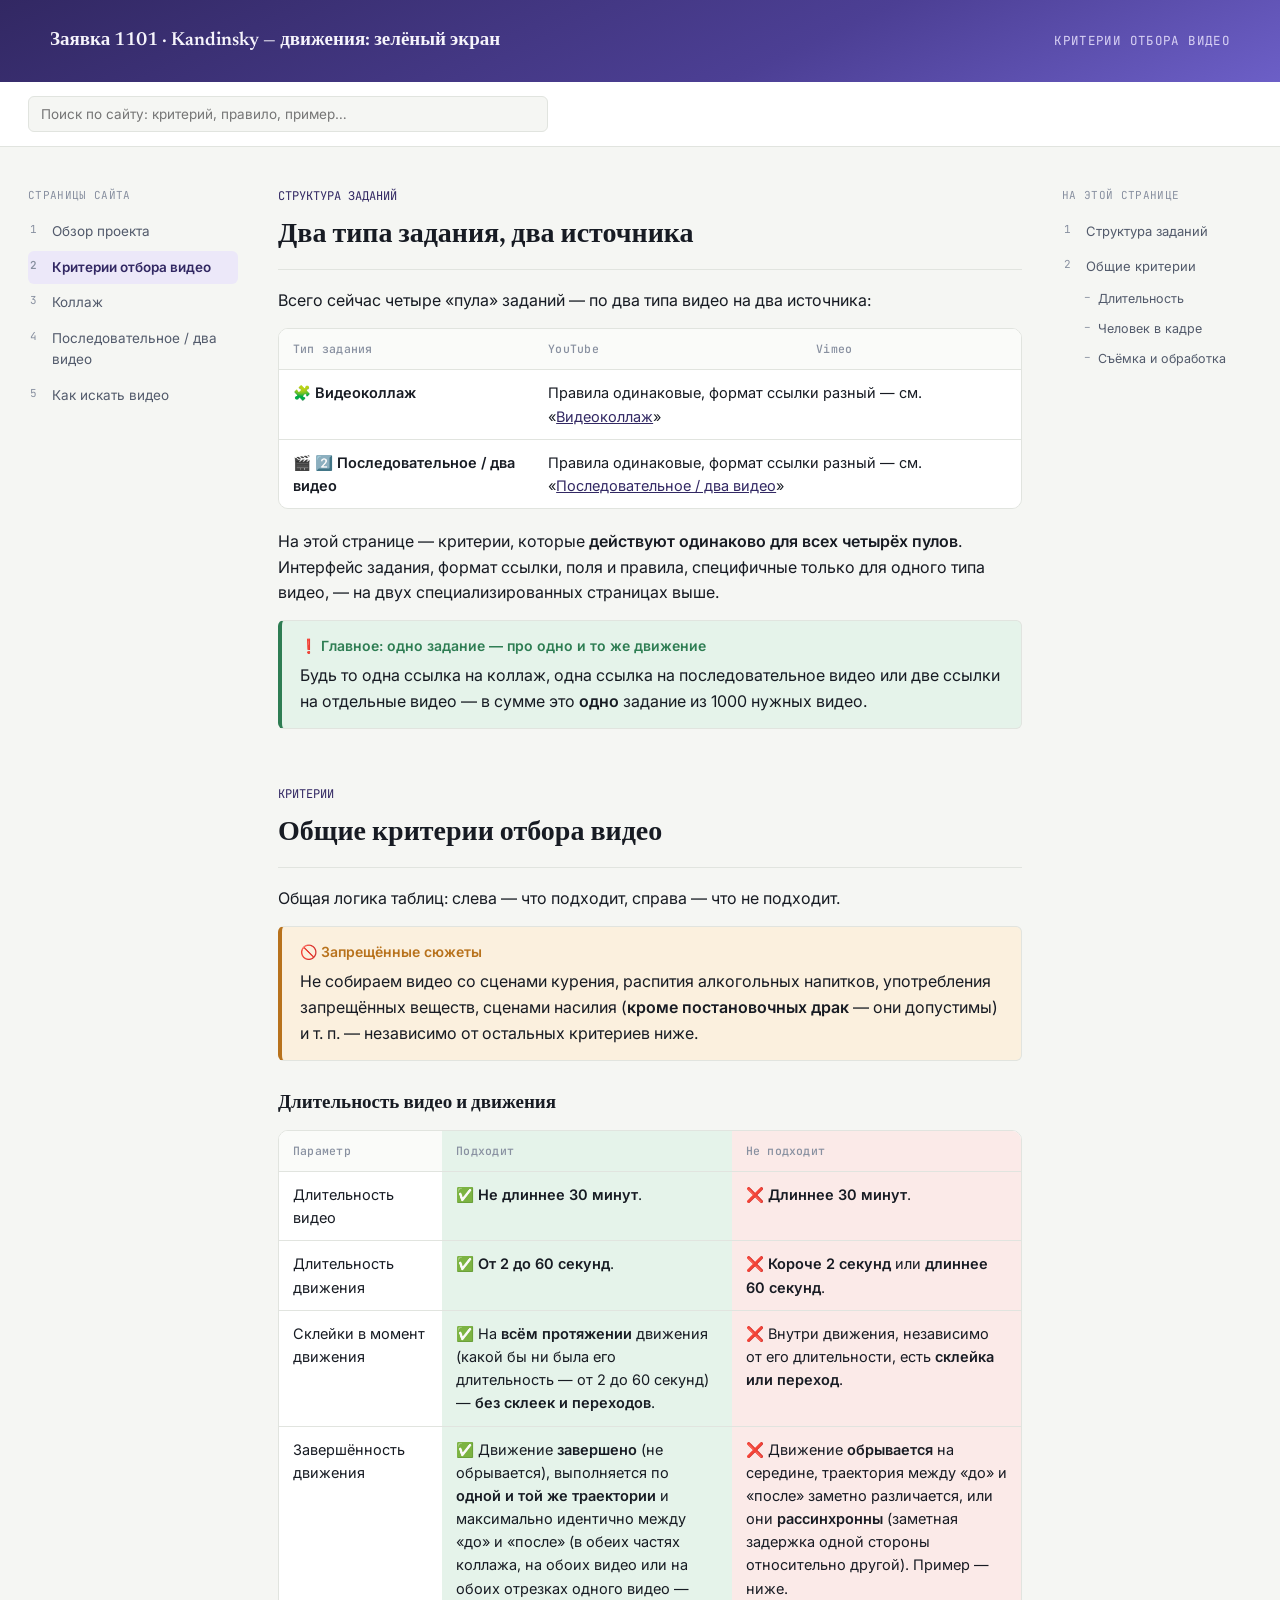
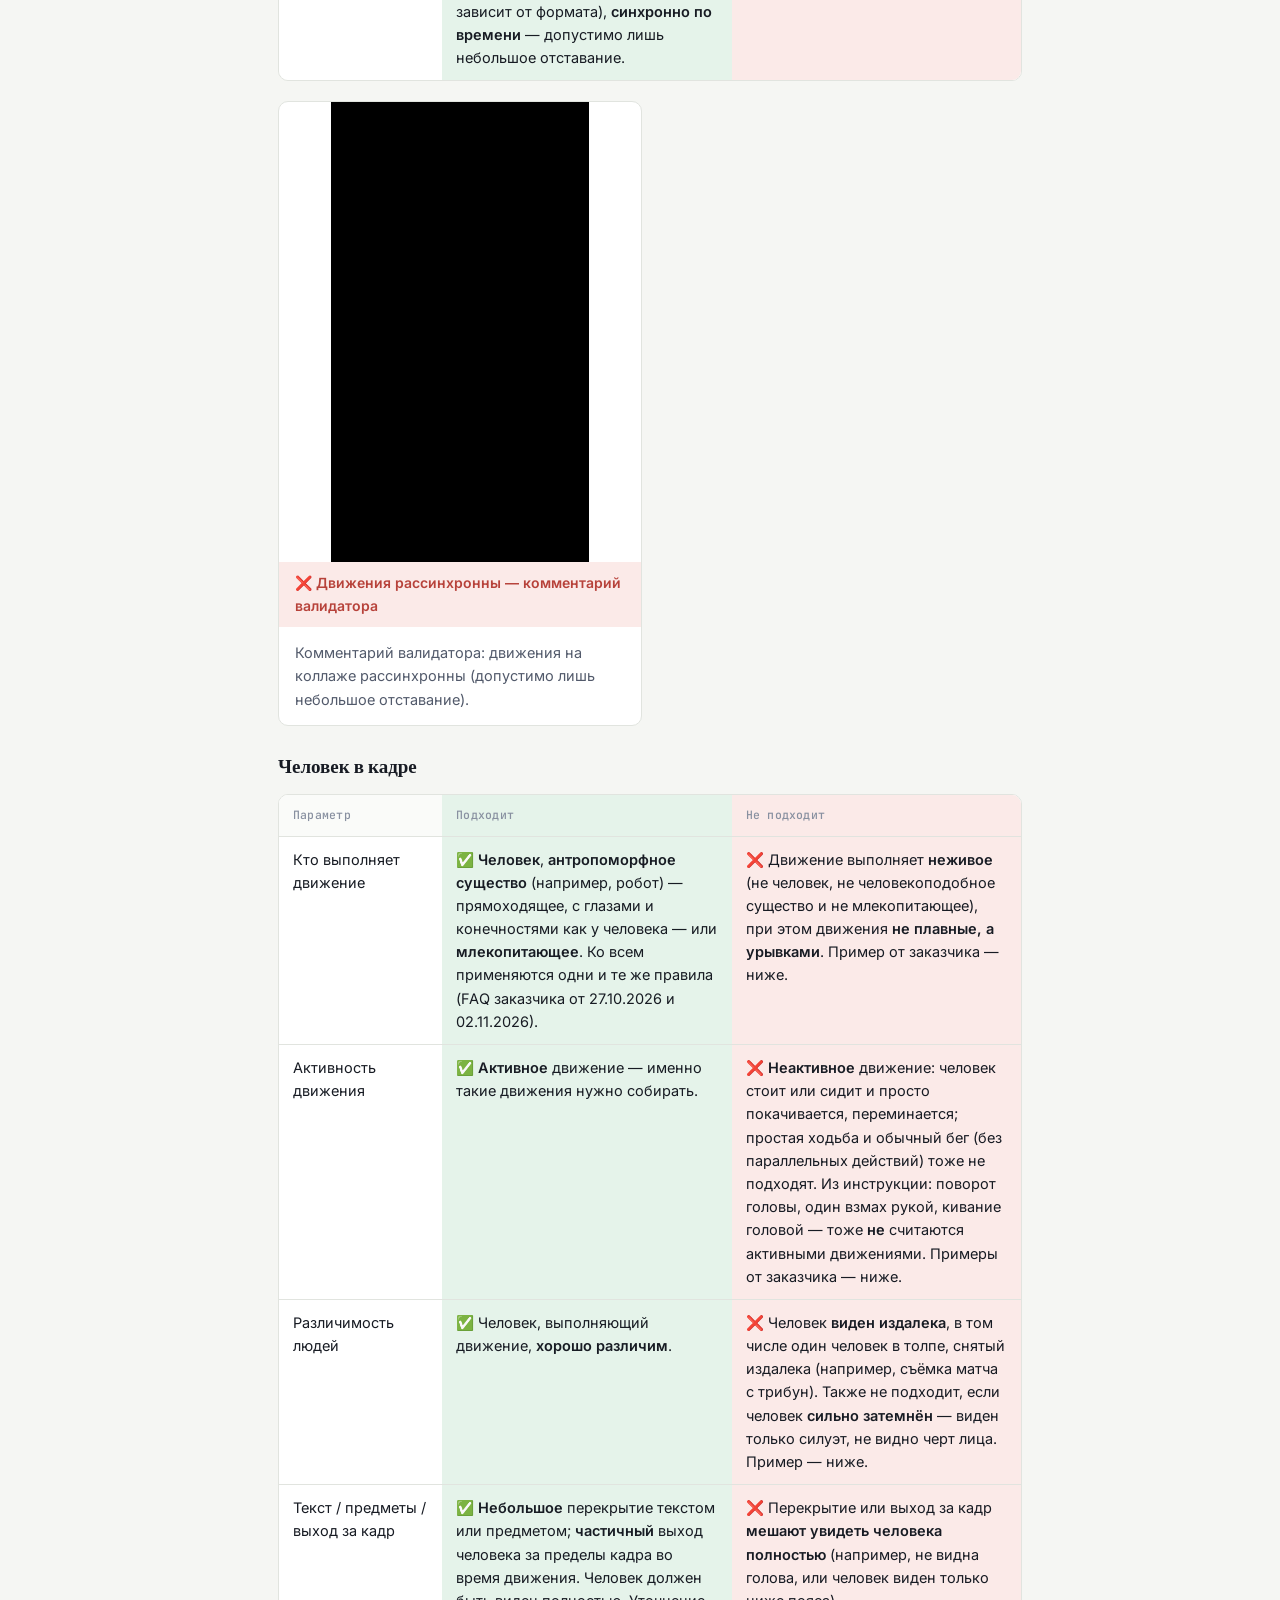
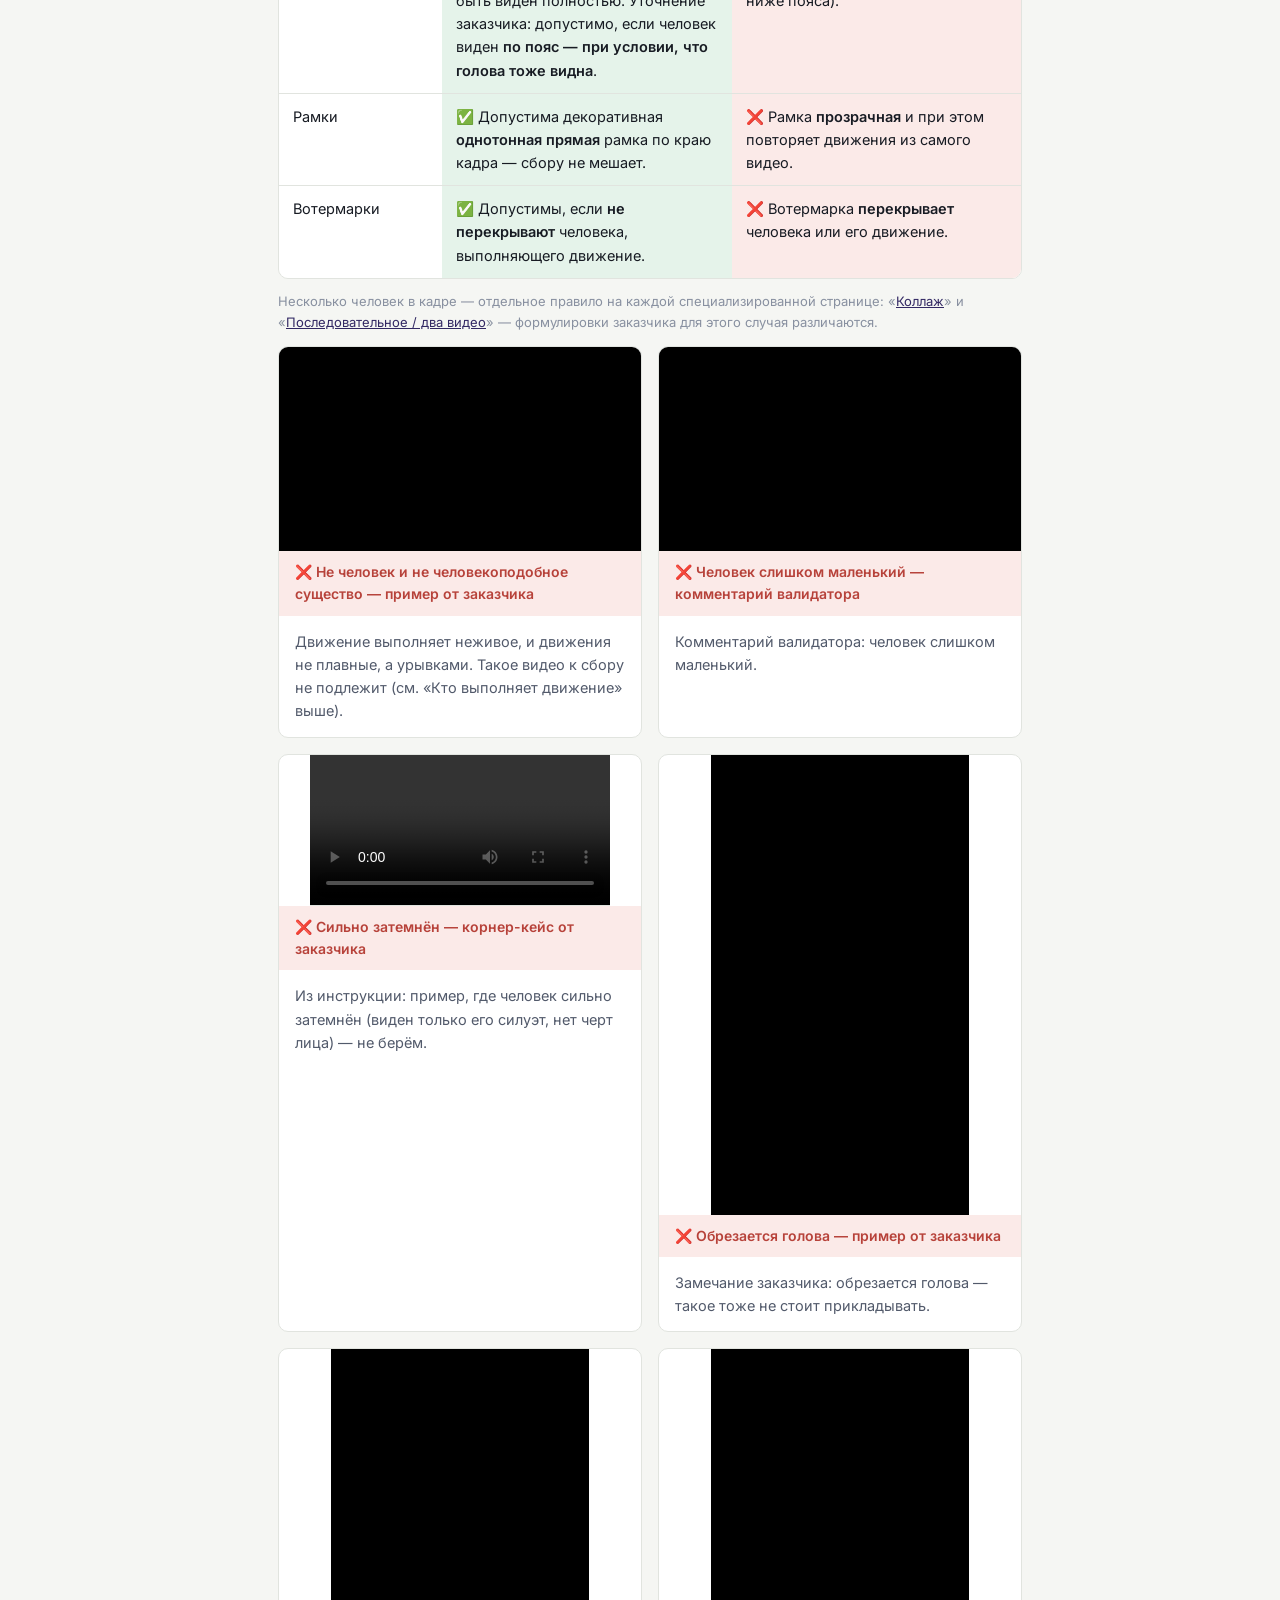
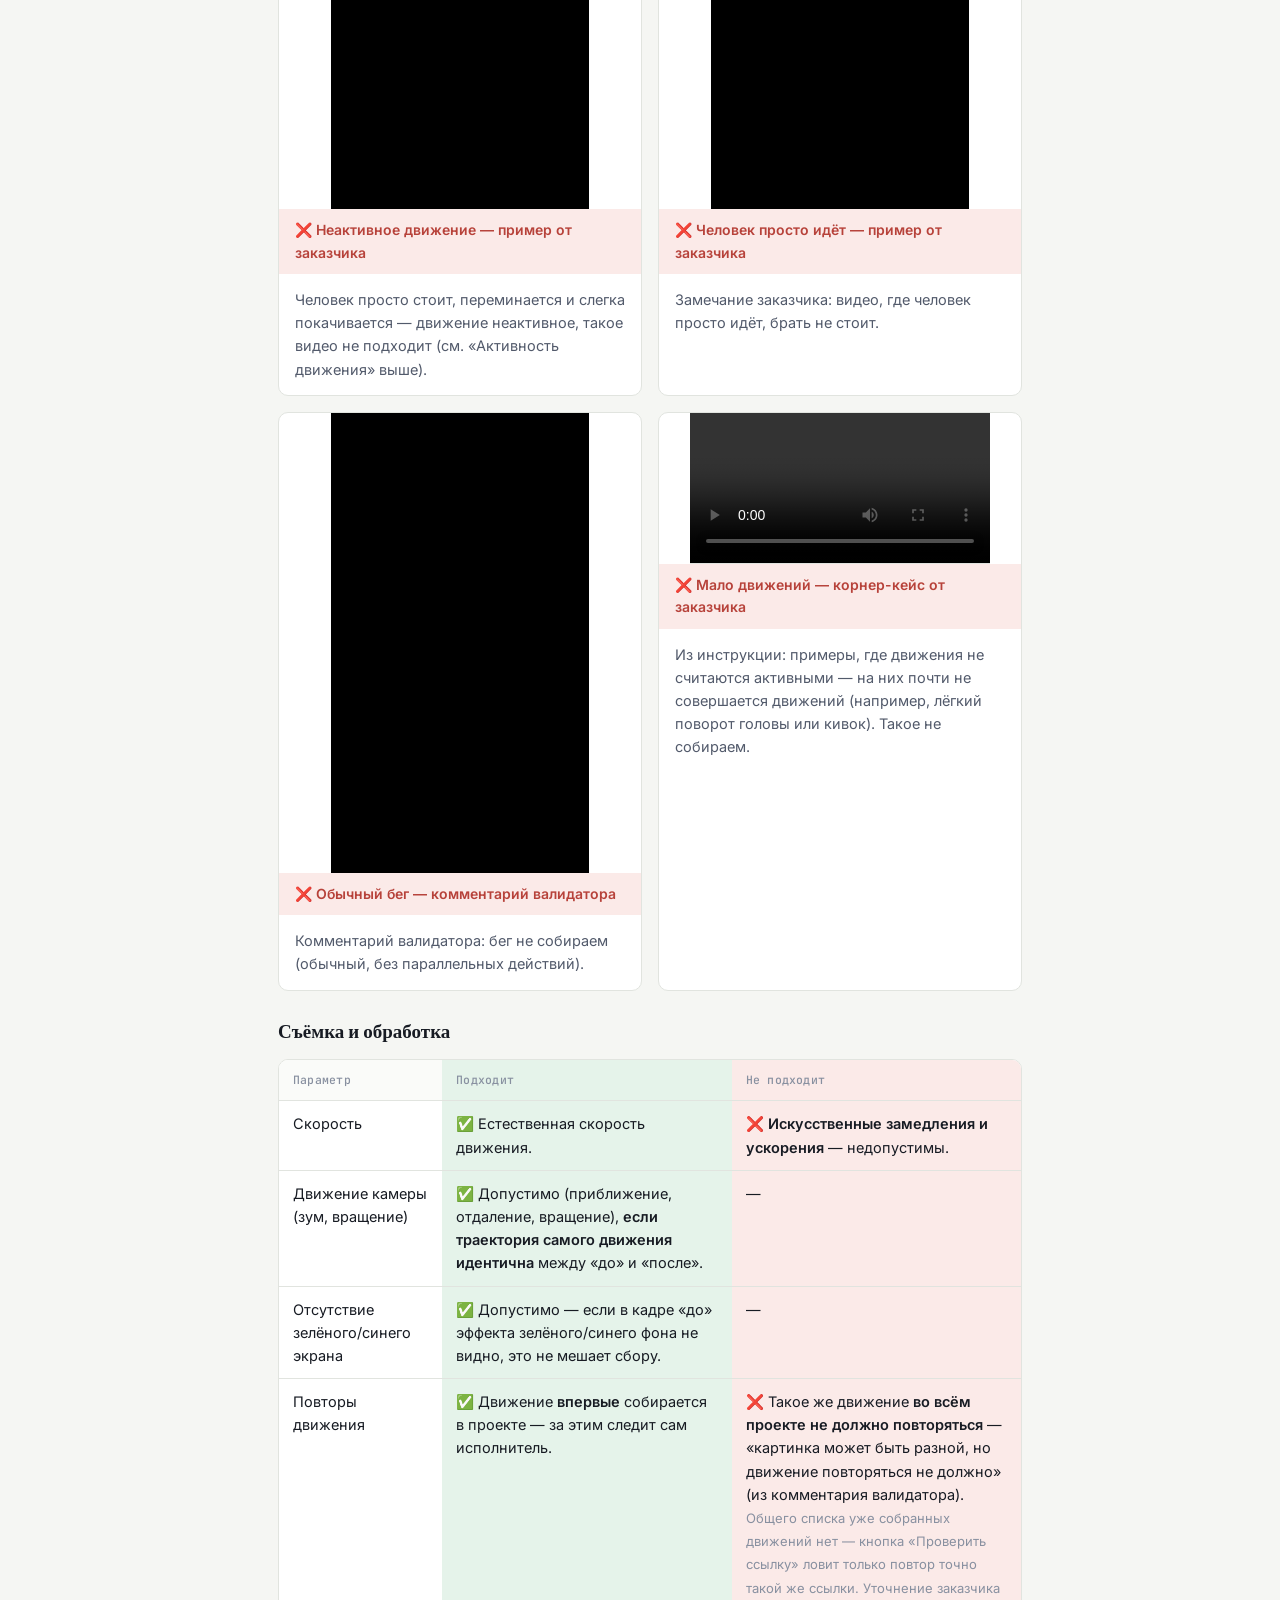
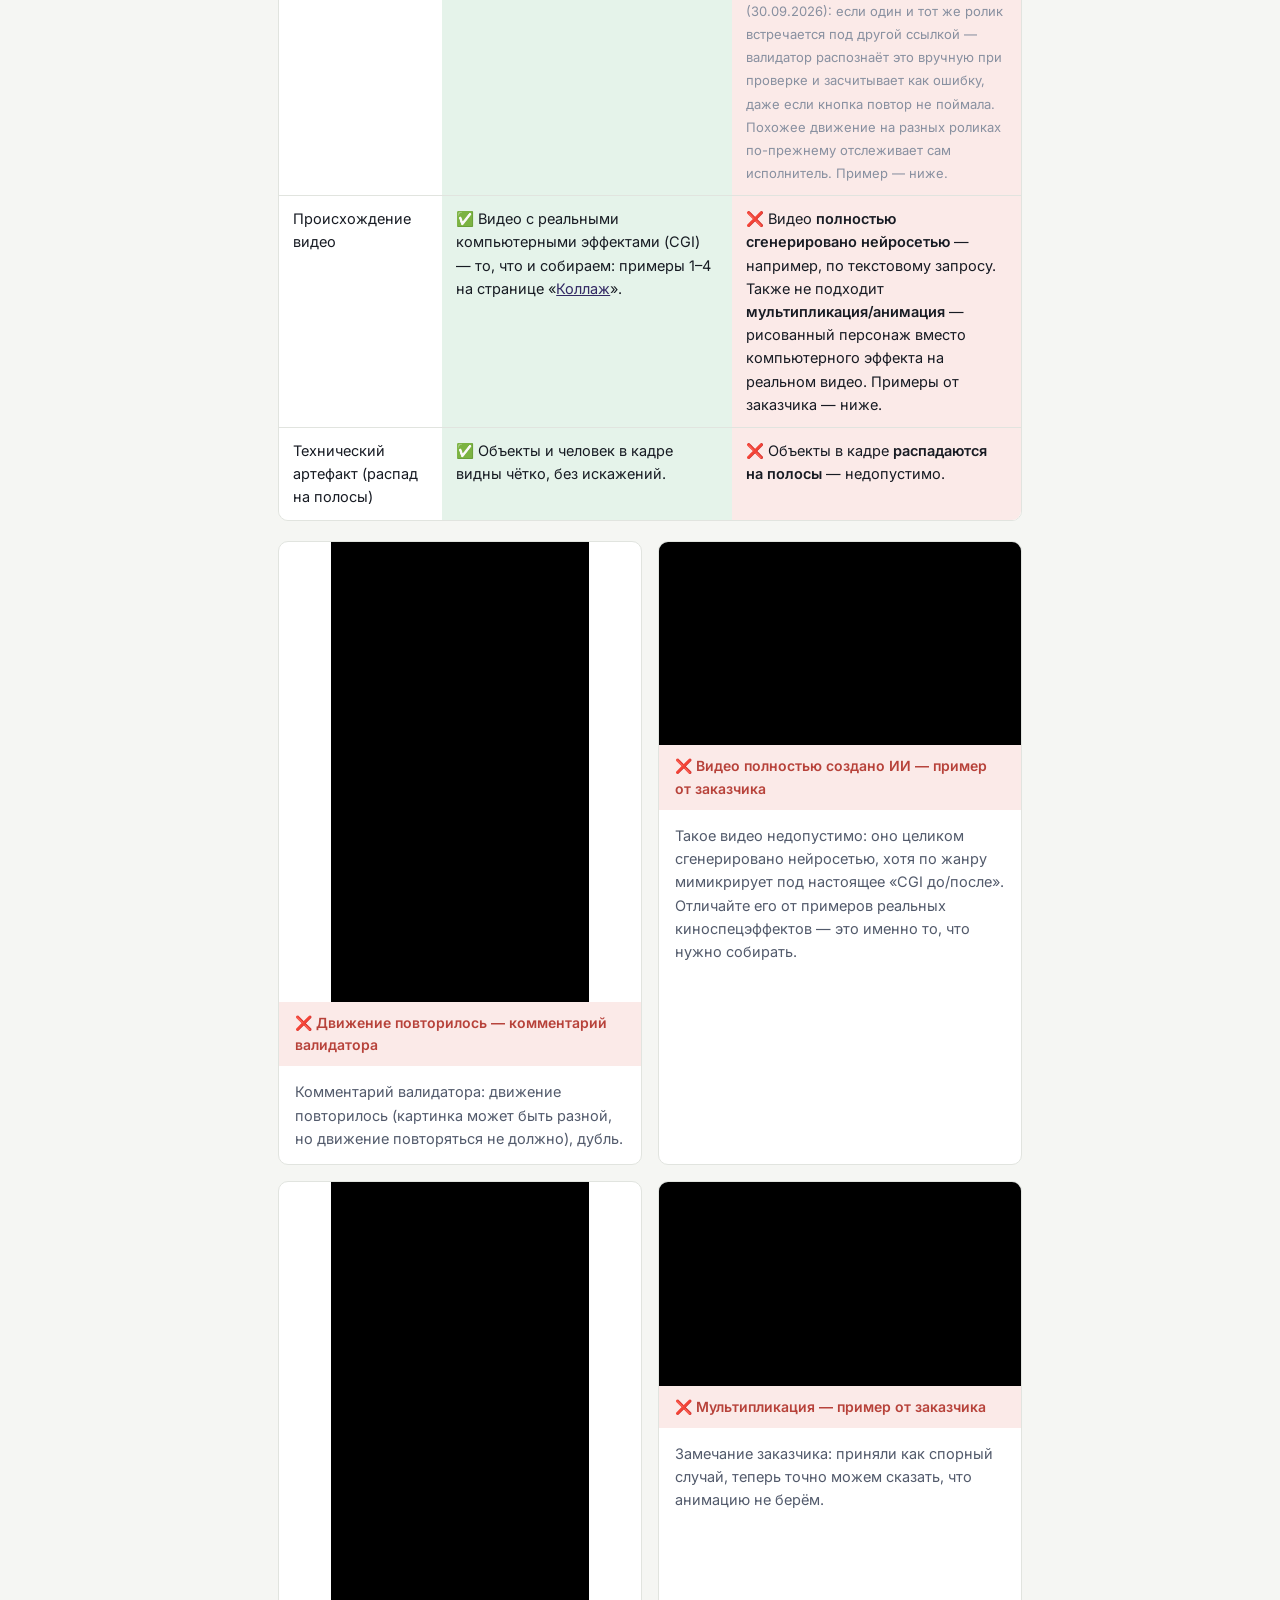
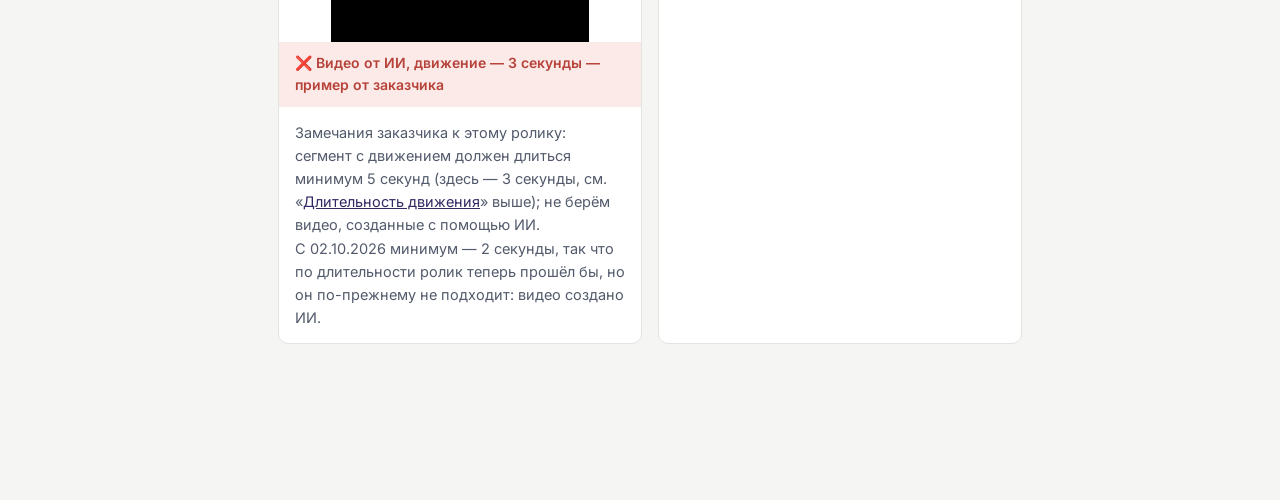
==== commit d9ebbcd3: "Разделить сайт на 5 страниц по типу задания, добавить пул «последовательное/два видео» Инструкция от" ====
--- a/site/criteria.html
+++ b/site/criteria.html
@@ -30,6 +30,8 @@
     <ol>
       <li><a href="overview.html">Обзор проекта</a></li>
       <li><a href="criteria.html" class="active">Критерии отбора видео</a></li>
+      <li><a href="criteria-collage.html">Коллаж</a></li>
+      <li><a href="criteria-sequential.html">Последовательное / два видео</a></li>
       <li><a href="search-tips.html">Как искать видео</a></li>
     </ol>
   </nav>
@@ -37,166 +39,32 @@
   <main>
 
     <section id="task-format">
-      <p class="eyebrow">ИНТЕРФЕЙС</p>
-      <h2>Формат рабочего задания</h2>
-      <p>Задания привязаны к источнику видео. <strong>Сейчас, с 27.10.2026, сбор идёт через Vimeo</strong> (раздел сразу ниже) — собираем только видеоколлажи. Задания с <strong>YouTube</strong>-ссылками (три формата видео — коллаж, последовательное видео, два отдельных видео) описаны следом, в своём разделе — они относятся к другой конфигурации заявки и могут понадобиться снова.</p>
-
-      <h3 id="task-format-vimeo">Vimeo — текущий источник</h3>
-      <p>Собираем <strong>только видеоколлажи</strong>. Открывая задание, вы видите одно поле для ссылки, два чекбокса ориентации («Вертикальная» / «Горизонтальная» — третьего варианта нет, так как здесь всегда коллаж) и кнопку «Проверить ссылку».</p>
-
-      <figure class="zoom-wrap" style="margin:0 0 8px;">
-        <img src="assets/interface-vimeo.png" alt="Интерфейс рабочего задания с Vimeo: поле ссылки, ориентация (вертикальная/горизонтальная), кнопка «Проверить ссылку»">
-        <figcaption class="quiet">Интерфейс рабочего задания — источник Vimeo, скриншот от 27.10.2026</figcaption>
-      </figure>
-
-      <div class="table-wrap">
-        <table>
-          <thead><tr><th class="field">Поле</th><th>Что вносим</th></tr></thead>
-          <tbody>
-            <tr><td class="num field">Ссылка (Vimeo)</td><td>
-              <p style="margin:0 0 6px;">Допустимые форматы ссылок Vimeo:</p>
-              <ul style="margin:0 0 8px; padding-left:20px;">
-                <li><code>https://vimeo.com/123456789</code></li>
-                <li><code>https://player.vimeo.com/video/123456789</code></li>
-              </ul>
-              <p style="margin:0;">Дополнительные параметры в ссылке разрешены. Остальные требования — как и к любой ссылке: <strong>HD (1280×720)</strong> и выше, хорошее <strong>качество картинки</strong> (не только цифры разрешения), части коллажа — одинакового качества. Повторная отправка одного и того же видео запрещена.</td></tr>
-            <tr><td class="num field">Ориентация видео</td><td>Чекбокс «Вертикальная» или «Горизонтальная» — по ориентации коллажа. Как определить — см. «Поле «Ориентация видео»» в разделе YouTube ниже (правило одно и то же для обоих источников): по <strong>линии разрыва</strong> между частями.</td></tr>
-            <tr><td class="num field">«Проверить ссылку»</td><td>Проверяет точное совпадение — не была ли уже добавлена именно эта ссылка. Повторная отправка запрещена.</td></tr>
-          </tbody>
-        </table>
-      </div>
-
-      <h3 id="task-format-youtube">YouTube — три формата видео</h3>
-      <p>Открывая рабочее задание <strong>с YouTube</strong>-ссылкой, вы видите поля для двух ссылок (у каждой — своё поле комментария), чекбоксы ориентации и кнопку проверки. Сколько ссылок заполнять и какую отмечать ориентацию — зависит от формата видео: три варианта в таблице ниже.</p>
-
-      <div class="table-wrap" id="task-formats">
-        <table>
-          <thead><tr><th>Формат видео</th><th>Ссылок</th><th>Ориентация</th><th>Комментарий</th></tr></thead>
-          <tbody>
-            <tr><td>🧩 <strong>Видеоколлаж</strong> — одно видео, разделённое на 2 части</td><td>1 (первая)</td><td>Вертикальная / горизонтальная</td><td>Не нужен</td></tr>
-            <tr><td>🎬 <strong>Одно видео, «до» и «после» последовательно</strong></td><td>1 (первая)</td><td>Нет ориентации</td><td><strong>Обязателен</strong> — точный тайм-код обоих отрезков</td></tr>
-            <tr><td>2️⃣ <strong>Два отдельных видео</strong> — «до» и «после» по разным ссылкам</td><td>2 (обе)</td><td>Нет ориентации</td><td><strong>Обязателен</strong> в обоих полях — точный тайм-код в каждом</td></tr>
-          </tbody>
-        </table>
-      </div>
-      <p class="quiet" style="margin-top:4px;">С 15.10.2026 заказчик разрешил кроме видеоколлажа ещё два формата (только для YouTube-ссылок) — примеры ниже.</p>
+      <p class="eyebrow">СТРУКТУРА ЗАДАНИЙ</p>
+      <h2>Два типа задания, два источника</h2>
+      <p>Всего сейчас четыре «пула» заданий — по два типа видео на два источника:</p>
+
+      <div class="table-wrap" id="pools">
+        <table>
+          <thead><tr><th>Тип задания</th><th>YouTube</th><th>Vimeo</th></tr></thead>
+          <tbody>
+            <tr><td>🧩 <strong>Видеоколлаж</strong></td><td colspan="2">Правила одинаковые, формат ссылки разный — см. «<a href="criteria-collage.html">Видеоколлаж</a>»</td></tr>
+            <tr><td>🎬 2️⃣ <strong>Последовательное / два видео</strong></td><td colspan="2">Правила одинаковые, формат ссылки разный — см. «<a href="criteria-sequential.html">Последовательное / два видео</a>»</td></tr>
+          </tbody>
+        </table>
+      </div>
+
+      <p>На этой странице — критерии, которые <strong>действуют одинаково для всех четырёх пулов</strong>. Интерфейс задания, формат ссылки, поля и правила, специфичные только для одного типа видео, — на двух специализированных страницах выше.</p>
 
       <div class="callout ok">
-        <div class="callout-title">❗ Главное: все ссылки в одном задании — про одно и то же движение</div>
+        <div class="callout-title">❗ Главное: одно задание — про одно и то же движение</div>
         <p style="margin-bottom:0;">Будь то одна ссылка на коллаж, одна ссылка на последовательное видео или две ссылки на отдельные видео — в сумме это <strong>одно</strong> задание из 1000 нужных видео.</p>
-      </div>
-
-      <figure class="zoom-wrap" style="margin:0 0 8px;">
-        <img src="assets/interface-work.png" alt="Интерфейс рабочего задания с YouTube: первая и вторая ссылка с комментариями, три варианта ориентации, кнопка «Проверить ссылки»">
-        <figcaption class="quiet">Интерфейс рабочего задания — источник YouTube, обновлён 15.10.2026: добавлены поля «Вторая ссылка» и «Комментарий»</figcaption>
-      </figure>
-
-      <div class="table-wrap">
-        <table>
-          <thead><tr><th class="field">Поле</th><th>Что вносим</th></tr></thead>
-          <tbody>
-            <tr id="field-link"><td class="num field">Первая / вторая ссылка</td><td>
-              <p style="margin:0 0 8px;"><strong>Первая ссылка — заполняется всегда</strong>: сюда идёт ссылка на видеоколлаж 🧩, на последовательное видео 🎬, либо на видео «до» — если формат 2️⃣ «два отдельных видео».</p>
-              <p style="margin:0 0 10px;">2️⃣ <strong>Вторая ссылка — только для формата «два отдельных видео»</strong> (видео «после»); для двух других форматов остаётся пустой.</p>
-              <p style="margin:0 0 6px;">Для <strong>каждой</strong> заполненной ссылки — одни и те же технические требования:</p>
-              <ul style="margin:0; padding-left:20px;">
-                <li>адрес (<strong>YouTube</strong>) — только полный, с «www.» и путём <code>/shorts/…</code> или <code>/watch?…</code>: <strong>короткие ссылки или без «www.» не принимаются</strong>;</li>
-                <li>разрешение — обязательно <strong>HD (1280×720)</strong>, проверяется через значение «Качество» в приложении видеоисточника;</li>
-                <li><strong>качество картинки</strong>, а не только цифры разрешения — смазанное/пиксельное видео не подходит, даже если формально указано HD;</li>
-                <li>части коллажа (или оба видео в других форматах) — <strong>одинакового качества</strong> между собой.</li>
-              </ul>
-            </td></tr>
-            <tr id="field-comment"><td class="num field">Комментарий</td><td>
-              <p style="margin:0 0 8px;">У каждой ссылки — своё поле комментария.</p>
-              <ul style="margin:0; padding-left:20px;">
-                <li>🧩 <strong>Видеоколлаж</strong> — комментарий не обязателен.</li>
-                <li>🎬 <strong>Последовательное видео</strong> — <strong>обязателен</strong>: в одном комментарии укажите тайм-код обоих отрезков, например «10–12 сек / 20–22 сек».</li>
-                <li>2️⃣ <strong>Два отдельных видео</strong> — <strong>обязателен</strong> в комментарии к каждой из двух ссылок отдельно: свой тайм-код для «до», свой — для «после».</li>
-              </ul>
-            </td></tr>
-            <tr id="field-orientation"><td class="num field">Ориентация видео</td><td>
-              <ul style="margin:0 0 8px; padding-left:20px;">
-                <li>🧩 <strong>Вертикальная</strong> или <strong>Горизонтальная</strong> — для видеоколлажа.</li>
-                <li>🎬 2️⃣ <strong>«Нет ориентации»</strong> — для последовательного видео и двух отдельных видео (там нет линии разрыва, которую можно измерить).</li>
-              </ul>
-              <p style="margin:0 0 8px;">Один из трёх вариантов — обязателен: без отмеченного чекбокса задание не отправится. <strong>Для коллажа выставленная ориентация учитывается при оценке задания.</strong></p>
-              <p style="margin:0;">Как определить ориентацию коллажа (FAQ заказчика от 09.10.2026): по <strong>линии разрыва</strong> между частями — если линия <strong>горизонтальная</strong> (части друг над другом), ориентация <strong>горизонтальная</strong>; если линия <strong>вертикальная</strong> (части рядом), ориентация <strong>вертикальная</strong>. Примеры обеих ориентаций ниже.</p>
-            </td></tr>
-            <tr id="field-check"><td class="num field">«Проверить ссылки»</td><td>Проверяет <strong>точное совпадение</strong> каждой заполненной ссылки — не была ли уже добавлена именно она. Если да — задание не отправится, нужно подставить другую ссылку. «То же самое движение» на другом видео кнопка не ловит — см. «<a href="#crit-povtory">Повторы движения</a>».</td></tr>
-          </tbody>
-        </table>
-      </div>
-
-      <div class="example-grid">
-        <div class="example-card pass wide" style="margin-bottom:0;">
-          <video class="media" controls preload="metadata" src="assets/format-sequential-video.mp4"></video>
-          <div class="status">✅ Одно видео, «до» и «после» последовательно — пример от заказчика</div>
-          <div class="body"><p>На видео есть сегмент движения с применением эффектов с 10 по 12 секунды, затем идёт фрагмент с тем же движением с 20 по 22 секунды.</p></div>
-        </div>
-        <div class="example-card pass" style="margin-bottom:0;">
-          <video class="media" controls preload="metadata" src="assets/format-two-videos-before.mp4"></video>
-          <div class="status">✅ Два отдельных видео — «до» (первая ссылка)</div>
-          <div class="body"><p>На первом видео показаны кадры со съёмок на фоне зелёного экрана. Действие происходит в пределах с 42 по 46 секунды.</p></div>
-        </div>
-        <div class="example-card pass" style="margin-bottom:0;">
-          <video class="media" controls preload="metadata" src="assets/format-two-videos-after.mp4"></video>
-          <div class="status">✅ Два отдельных видео — «после» (вторая ссылка)</div>
-          <div class="body"><p>На втором видео показаны кадры из фильма, где то же действие происходит в пределах с 32 по 35 секунды.</p></div>
-        </div>
-      </div>
-
-      <div class="example-grid">
-        <div class="example-card pass" style="margin-bottom:0;">
-          <iframe class="media portrait" src="https://www.youtube.com/embed/WPuFdMbOcoM" title="Пример вертикального коллажа — от заказчика" loading="lazy" referrerpolicy="strict-origin-when-cross-origin" allowfullscreen></iframe>
-          <div class="status">✅ Вертикальный коллаж — пример от заказчика</div>
-        </div>
-        <div class="example-card pass" style="margin-bottom:0;">
-          <iframe class="media portrait" src="https://www.youtube.com/embed/5GUFgEs8z3Q" title="Пример горизонтального коллажа — от заказчика" loading="lazy" referrerpolicy="strict-origin-when-cross-origin" allowfullscreen></iframe>
-          <div class="status">✅ Горизонтальный коллаж — пример от заказчика</div>
-        </div>
-        <div class="example-card pass" style="margin-bottom:0;">
-          <video class="media portrait" controls preload="metadata" src="assets/example-orientation-vertical.mp4"></video>
-          <div class="status">✅ Вертикальная ориентация — FAQ заказчика</div>
-          <div class="body"><p>Линия разрыва вертикальная (части коллажа рядом друг с другом) — ориентация вертикальная.</p></div>
-        </div>
-        <div class="example-card pass" style="margin-bottom:0;">
-          <video class="media portrait" controls preload="metadata" src="assets/example-orientation-horizontal.mp4"></video>
-          <div class="status">✅ Горизонтальная ориентация — FAQ заказчика</div>
-          <div class="body"><p>Линия разрыва горизонтальная (части коллажа друг над другом) — ориентация горизонтальная.</p></div>
-        </div>
-      </div>
-
-      <div class="example-grid">
-        <div class="example-card fail" style="margin-bottom:0;">
-          <iframe class="media portrait" src="https://www.youtube.com/embed/aAt-lIbUnRo" title="Пример: низкое качество видео — не подходит" loading="lazy" referrerpolicy="strict-origin-when-cross-origin" allowfullscreen></iframe>
-          <div class="status">❌ Низкое качество — комментарий валидатора</div>
-          <div class="body"><p>Комментарий валидатора: низкое качество. Проверяйте картинку целиком, а не только цифры разрешения.</p></div>
-        </div>
-        <div class="example-card fail" style="margin-bottom:0;">
-          <iframe class="media portrait" src="https://www.youtube.com/embed/8A8tXHWNIYk" title="Пример: низкое качество видео — не подходит" loading="lazy" referrerpolicy="strict-origin-when-cross-origin" allowfullscreen></iframe>
-          <div class="status">❌ Низкое качество — пример от заказчика</div>
-          <div class="body"><p>Замечание заказчика: у видео на этой заявке не должно быть такого плохого качества.</p></div>
-        </div>
-        <div class="example-card fail" style="margin-bottom:0;">
-          <iframe class="media portrait" src="https://www.youtube.com/embed/ynz_6fxnCfw" title="Пример: части коллажа разного качества — не подходит" loading="lazy" referrerpolicy="strict-origin-when-cross-origin" allowfullscreen></iframe>
-          <div class="status">❌ Части разного качества — комментарий валидатора</div>
-          <div class="body"><p>Комментарий валидатора: видео должно быть в разрешении HD (1280 на 720), и обе части коллажа должны быть одинакового качества.</p></div>
-        </div>
-      </div>
-
-      <div class="callout info">
-        <div class="callout-title">💡 Как проверить разрешение шортса</div>
-        <p>На шортсах разрешение не всегда видно сразу. Откройте меню (три точки сверху справа) → «Качество» — там указано фактическое разрешение видео.</p>
-        <figure style="margin:12px 0 0; max-width:280px;">
-          <img src="assets/check-resolution-menu.png" alt="Меню видеоисточника с пунктом «Качество» для проверки разрешения" style="width:100%; display:block; border-radius:var(--radius-m); border:1px solid var(--line);">
-        </figure>
       </div>
     </section>
 
     <section id="criteria">
       <p class="eyebrow">КРИТЕРИИ</p>
-      <h2>Критерии отбора видео</h2>
-      <p>Критерии одинаковы для рабочих заданий и экзамена. Общая логика таблиц: слева — что подходит, справа — что не подходит. Группа «<a href="#crit-g-collage">Коллаж: границы и масштаб</a>» ниже — только про формат видеоколлажа; для двух других форматов видео (см. «<a href="#task-formats">Формат рабочего задания</a>») вместо неё — комментарий с тайм-кодом. Остальные группы действуют на все форматы одинаково.</p>
+      <h2>Общие критерии отбора видео</h2>
+      <p>Общая логика таблиц: слева — что подходит, справа — что не подходит.</p>
 
       <div class="callout warn" id="crit-zapreshchennye-syuzhety">
         <div class="callout-title">🚫 Запрещённые сюжеты</div>
@@ -231,16 +99,16 @@
           <colgroup><col style="width:22%"><col style="width:39%"><col style="width:39%"></colgroup>
           <thead><tr><th>Параметр</th><th class="za">Подходит</th><th class="protiv">Не подходит</th></tr></thead>
           <tbody>
-            <tr id="crit-sushchestvo"><td>Кто выполняет движение</td><td class="za">✅ <strong>Человек</strong>, <strong>антропоморфное существо</strong> (например, робот) — прямоходящее, с глазами и конечностями как у человека — или <strong>млекопитающее</strong>. Ко всем применяются одни и те же правила (FAQ заказчика от 27.10.2026).</td><td class="protiv">❌ Движение выполняет <strong>неживое</strong> (не человек, не человекоподобное существо и не млекопитающее), при этом движения <strong>не плавные, а урывками</strong>. Пример от заказчика — ниже.</td></tr>
+            <tr id="crit-sushchestvo"><td>Кто выполняет движение</td><td class="za">✅ <strong>Человек</strong>, <strong>антропоморфное существо</strong> (например, робот) — прямоходящее, с глазами и конечностями как у человека — или <strong>млекопитающее</strong>. Ко всем применяются одни и те же правила (FAQ заказчика от 27.10.2026 и 02.11.2026).</td><td class="protiv">❌ Движение выполняет <strong>неживое</strong> (не человек, не человекоподобное существо и не млекопитающее), при этом движения <strong>не плавные, а урывками</strong>. Пример от заказчика — ниже.</td></tr>
             <tr id="crit-aktivnost"><td>Активность движения</td><td class="za">✅ <strong>Активное</strong> движение — именно такие движения нужно собирать.</td><td class="protiv">❌ <strong>Неактивное</strong> движение: человек стоит или сидит и просто покачивается, переминается; простая ходьба и обычный бег (без параллельных действий) тоже не подходят. Из инструкции: поворот головы, один взмах рукой, кивание головой — тоже <strong>не</strong> считаются активными движениями. Примеры от заказчика — ниже.</td></tr>
             <tr id="crit-razlichimost"><td>Различимость людей</td><td class="za">✅ Человек, выполняющий движение, <strong>хорошо различим</strong>.</td><td class="protiv">❌ Человек <strong>виден издалека</strong>, в том числе один человек в толпе, снятый издалека (например, съёмка матча с трибун). Также не подходит, если человек <strong>сильно затемнён</strong> — виден только силуэт, не видно черт лица. Пример — ниже.</td></tr>
-            <tr id="crit-neskolko-chelovek"><td>Несколько человек в кадре</td><td class="za">✅ Если несколько человек <strong>на переднем плане</strong> — все выполняют <strong>одинаковое</strong> движение. Человек <strong>на заднем плане</strong> может выполнять другое движение, если человек на переднем плане выполняет целевое движение.</td><td class="protiv">❌ Несколько человек на переднем плане выполняют <strong>разные</strong> движения — недопустимо.</td></tr>
             <tr id="crit-perekrytie"><td>Текст / предметы / выход за кадр</td><td class="za">✅ <strong>Небольшое</strong> перекрытие текстом или предметом; <strong>частичный</strong> выход человека за пределы кадра во время движения. Человек должен быть виден полностью. Уточнение заказчика: допустимо, если человек виден <strong>по пояс — при условии, что голова тоже видна</strong>.</td><td class="protiv">❌ Перекрытие или выход за кадр <strong>мешают увидеть человека полностью</strong> (например, не видна голова, или человек виден только ниже пояса).</td></tr>
-            <tr id="crit-ramki"><td>Рамки</td><td class="za">✅ Допустима декоративная рамка по краю кадра — сбору не мешает.</td><td class="protiv">❌ Рамка <strong>прозрачная</strong> и при этом повторяет движения из самого видео. Действует одинаково в рабочих заданиях и на экзамене.</td></tr>
+            <tr id="crit-ramki"><td>Рамки</td><td class="za">✅ Допустима декоративная <strong>однотонная прямая</strong> рамка по краю кадра — сбору не мешает.</td><td class="protiv">❌ Рамка <strong>прозрачная</strong> и при этом повторяет движения из самого видео.</td></tr>
             <tr id="crit-votermarki"><td>Вотермарки</td><td class="za">✅ Допустимы, если <strong>не перекрывают</strong> человека, выполняющего движение.</td><td class="protiv">❌ Вотермарка <strong>перекрывает</strong> человека или его движение.</td></tr>
           </tbody>
         </table>
       </div>
+      <p class="quiet" style="margin-top:-8px;">Несколько человек в кадре — отдельное правило на каждой специализированной странице: «<a href="criteria-collage.html#crit-neskolko-chelovek-collage">Коллаж</a>» и «<a href="criteria-sequential.html#crit-neskolko-chelovek-seq">Последовательное / два видео</a>» — формулировки заказчика для этого случая различаются.</p>
 
       <div class="example-grid">
         <div class="example-card fail" style="margin-bottom:0;">
@@ -249,11 +117,6 @@
           <div class="body"><p>Движение выполняет неживое, и движения не плавные, а урывками. Такое видео к сбору не подлежит (см. «Кто выполняет движение» выше).</p></div>
         </div>
         <div class="example-card fail" style="margin-bottom:0;">
-          <iframe class="media" src="https://www.youtube.com/embed/Si9EeNqM_kI" title="Пример: люди видны не полностью и выполняют разные движения — не подходит" loading="lazy" referrerpolicy="strict-origin-when-cross-origin" allowfullscreen></iframe>
-          <div class="status">❌ Люди видны не полностью, движения разные — комментарий валидатора</div>
-          <div class="body"><p>Комментарий валидатора: на видео люди либо видны не полностью (даже не по пояс), либо в кадре много людей, выполняющих разные движения. Если в кадре несколько человек на одном плане — они должны двигаться одинаково.</p></div>
-        </div>
-        <div class="example-card fail" style="margin-bottom:0;">
           <iframe class="media" src="https://www.youtube.com/embed/hpL1NMPq1RQ" title="Пример: человек слишком маленький — не подходит" loading="lazy" referrerpolicy="strict-origin-when-cross-origin" allowfullscreen></iframe>
           <div class="status">❌ Человек слишком маленький — комментарий валидатора</div>
           <div class="body"><p>Комментарий валидатора: человек слишком маленький.</p></div>
@@ -290,92 +153,18 @@
         </div>
       </div>
 
-      <h3 id="crit-g-collage">Коллаж: границы и масштаб</h3>
-      <p class="quiet" style="margin-top:-8px;">Только для формата видеоколлажа — одно видео, разделённое на 2 части. Для последовательного видео и двух отдельных видео эта группа не действует.</p>
+      <h3 id="crit-g-tech">Съёмка и обработка</h3>
       <div class="table-wrap fixed">
         <table>
           <colgroup><col style="width:22%"><col style="width:39%"><col style="width:39%"></colgroup>
           <thead><tr><th>Параметр</th><th class="za">Подходит</th><th class="protiv">Не подходит</th></tr></thead>
           <tbody>
-            <tr id="crit-granitsa"><td>Граница между частями</td><td class="za">✅ Граница <strong>тонкая</strong>, <strong>неподвижная</strong> и проходит <strong>ровно посередине</strong> — обе половинки равны друг другу. Линия может быть и горизонтальной, и вертикальной — зависит от ориентации самого коллажа, оба варианта нормальны.</td><td class="protiv">❌ Граница <strong>толстая</strong> либо проходит <strong>не посередине</strong> (половинки не равны); либо граница <strong>подвижна</strong> — сдвигается в кадре (заметно, например, по смещению потолка на фоне). Пример — ниже.</td></tr>
-            <tr id="crit-masshtab"><td>Масштаб частей</td><td class="za">✅ Масштаб человека <strong>одинаков</strong> в обеих частях коллажа. Ориентир заказчика: если в одной части человек виден в полный рост, во второй части он должен быть <strong>не меньше половины</strong> своего размера там же.</td><td class="protiv">❌ Масштаб частей <strong>разный</strong> — человек в одной части заметно мельче (например, вдвое меньше своего размера в другой части, как в корнер-кейсах ниже).</td></tr>
+            <tr id="crit-skorost"><td>Скорость</td><td class="za">✅ Естественная скорость движения.</td><td class="protiv">❌ <strong>Искусственные замедления и ускорения</strong> — недопустимы.</td></tr>
+            <tr id="crit-zoom"><td>Движение камеры (зум, вращение)</td><td class="za">✅ Допустимо (приближение, отдаление, вращение), <strong>если траектория самого движения идентична</strong> между «до» и «после».</td><td class="protiv">—</td></tr>
             <tr id="crit-otsutstvie-ekrana"><td>Отсутствие зелёного/синего экрана</td><td class="za">✅ Допустимо — если в кадре «до» эффекта зелёного/синего фона не видно, это не мешает сбору.</td><td class="protiv">—</td></tr>
-            <tr id="crit-dve-chasti"><td>Состав кадра</td><td class="za">✅ Видео состоит <strong>только из двух частей</strong> коллажа (до и после эффекта), движение — только внутри них.</td><td class="protiv">❌ Движение происходит не только на частях коллажа, но и <strong>за его пределами</strong> — недопустимо. Видео должно состоять только из двух частей коллажа. Пример от заказчика — ниже.</td></tr>
-            <tr id="crit-realnaya-chast"><td>Реальная съёмка хотя бы в одной части</td><td class="za">✅ Одна из частей — видео с <strong>реальным</strong> зелёным/синим экраном, без спецэффектов (совпадает с определением «до» эффекта).</td><td class="protiv">❌ <strong>Обе части нарисованы/сгенерированы</strong> — недопустимо, нужна хотя бы одна часть без эффектов. Пример от заказчика — ниже.</td></tr>
-            <tr id="crit-zerkalo"><td>Расположение в частях</td><td class="za">✅ Обе части <strong>идентичны по расположению</strong>: человек и движение находятся в одном и том же месте кадра в обеих частях.</td><td class="protiv">❌ <strong>Зеркальный коллаж</strong> — одна часть отражена относительно другой (то, что в одной части слева, в другой справа).</td></tr>
-          </tbody>
-        </table>
-      </div>
-
-      <div class="example-grid">
-        <div class="example-card fail" style="margin-bottom:0;">
-          <video class="media portrait" controls preload="metadata" src="assets/defect-thick-border.mp4"></video>
-          <div class="status">❌ Толстая граница</div>
-          <div class="body"><p>Между частями коллажа — заметная толстая граница. Такое видео к сбору не подлежит.</p></div>
-        </div>
-        <div class="example-card fail" style="margin-bottom:0;">
-          <video class="media portrait" controls preload="metadata" src="assets/corner-moving-border.mp4"></video>
-          <div class="status">❌ Подвижная граница — пример от заказчика</div>
-          <div class="body"><p>Из инструкции (27.10.2026): сбору не подлежат видео, где граница между коллажами подвижна — видно по движению потолка на заднем плане.</p></div>
-        </div>
-        <div class="example-card fail" style="margin-bottom:0;">
-          <video class="media portrait" controls preload="metadata" src="assets/defect-scale-mismatch.mp4"></video>
-          <div class="status">❌ Разный масштаб частей</div>
-          <div class="body"><p>Масштаб частей коллажа не совпадает. Такое видео к сбору не подлежит.</p></div>
-        </div>
-        <div class="example-card fail" style="margin-bottom:0;">
-          <iframe class="media portrait" src="https://www.youtube.com/embed/9GbVeuCHtAw" title="Пример коллажа с неравными частями — не подходит" loading="lazy" referrerpolicy="strict-origin-when-cross-origin" allowfullscreen></iframe>
-          <div class="status">❌ Части коллажа не равны — пример от заказчика</div>
-          <div class="body"><p>Замечание заказчика: части коллажа не равны — такое нельзя.</p></div>
-        </div>
-        <div class="example-card fail" style="margin-bottom:0;">
-          <iframe class="media portrait" src="https://www.youtube.com/embed/N0dFeGKlkuU" title="Пример коллажа с неравными частями — не подходит" loading="lazy" referrerpolicy="strict-origin-when-cross-origin" allowfullscreen></iframe>
-          <div class="status">❌ Части коллажа не равны — пример от заказчика</div>
-          <div class="body"><p>Замечание заказчика: части коллажа не равны — такое нельзя.</p></div>
-        </div>
-        <div class="example-card fail" style="margin-bottom:0;">
-          <iframe class="media portrait" src="https://www.youtube.com/embed/iD9dW-JXMX4" title="Пример: вместо второй части коллажа размытые области — не подходит" loading="lazy" referrerpolicy="strict-origin-when-cross-origin" allowfullscreen></iframe>
-          <div class="status">❌ Должно быть две части коллажа — комментарий валидатора</div>
-          <div class="body"><p>Комментарий валидатора: частей коллажа должно быть две, а здесь остальные части кадра просто размыты.</p></div>
-        </div>
-        <div class="example-card fail" style="margin-bottom:0;">
-          <iframe class="media portrait" src="https://www.youtube.com/embed/ZUx8rVQjg04" title="Пример: движение происходит и за пределами частей коллажа — не подходит" loading="lazy" referrerpolicy="strict-origin-when-cross-origin" allowfullscreen></iframe>
-          <div class="status">❌ Движение и за пределами коллажа — пример от заказчика</div>
-          <div class="body"><p>Замечание заказчика: движение происходит не только на частях коллажа, но и за его пределами — такое недопустимо (на фоне коллажа не должно происходить посторонних движений). Видео должно состоять только из двух частей коллажа (до и после эффекта).</p></div>
-        </div>
-        <div class="example-card fail" style="margin-bottom:0;">
-          <video class="media portrait" controls preload="metadata" src="assets/corner-scale-yacht.mp4"></video>
-          <div class="status">❌ Люди слишком далеко — корнер-кейс от заказчика</div>
-          <div class="body"><p>Замечание заказчика: примеры, где на одной из частей коллажа люди находятся слишком далеко — не берём. Люди здесь примерно вдвое меньше своего размера во второй части.</p></div>
-        </div>
-        <div class="example-card fail" style="margin-bottom:0;">
-          <video class="media portrait" controls preload="metadata" src="assets/corner-scale-platform.mp4"></video>
-          <div class="status">❌ Люди слишком далеко — корнер-кейс от заказчика</div>
-          <div class="body"><p>Замечание заказчика: примеры, где на одной из частей коллажа люди находятся слишком далеко — не берём.</p></div>
-        </div>
-        <div class="example-card pass" style="margin-bottom:0;">
-          <video class="media portrait" controls preload="metadata" src="assets/corner-border-acceptable.mp4"></video>
-          <div class="status">✅ Такая граница ещё приемлема — FAQ от заказчика</div>
-          <div class="body"><p>Вопрос ассессоров: является ли такая граница коллажа приемлемой? Ответ заказчика: да, приемлемая, но не шире.</p></div>
-        </div>
-        <div class="example-card fail" style="margin-bottom:0;">
-          <iframe class="media portrait" src="https://www.youtube.com/embed/oWzzgt9vkOo" title="Пример: обе части коллажа нарисованы — не подходит" loading="lazy" referrerpolicy="strict-origin-when-cross-origin" allowfullscreen></iframe>
-          <div class="status">❌ Обе части нарисованы — пример от заказчика</div>
-          <div class="body"><p>Замечание заказчика: оба коллажа нарисованы — необходимо, чтобы на одной части коллажа было видео с реальным зелёным экраном, без спецэффектов.</p></div>
-        </div>
-      </div>
-
-      <h3 id="crit-g-tech">Съёмка и обработка</h3>
-      <div class="table-wrap fixed">
-        <table>
-          <colgroup><col style="width:22%"><col style="width:39%"><col style="width:39%"></colgroup>
-          <thead><tr><th>Параметр</th><th class="za">Подходит</th><th class="protiv">Не подходит</th></tr></thead>
-          <tbody>
-            <tr id="crit-skorost"><td>Скорость</td><td class="za">✅ Естественная скорость движения.</td><td class="protiv">❌ <strong>Искусственные замедления и ускорения</strong> — недопустимы.</td></tr>
-            <tr id="crit-zoom"><td>Движение камеры (зум, вращение)</td><td class="za">✅ Допустимо на частях коллажа (приближение, отдаление, вращение), <strong>если траектория самого движения на обеих частях идентична</strong>. Действует одинаково в рабочих заданиях и на экзамене.</td><td class="protiv">—</td></tr>
             <tr id="crit-povtory"><td>Повторы движения</td><td class="za">✅ Движение <strong>впервые</strong> собирается в проекте — за этим следит сам исполнитель.</td><td class="protiv">❌ Такое же движение <strong>во всём проекте не должно повторяться</strong> — «картинка может быть разной, но движение повторяться не должно» (из комментария валидатора). <span class="quiet">Общего списка уже собранных движений нет — кнопка «Проверить ссылку» ловит только повтор точно такой же ссылки. Уточнение заказчика (30.09.2026): если один и тот же ролик встречается под другой ссылкой — валидатор распознаёт это вручную при проверке и засчитывает как ошибку, даже если кнопка повтор не поймала. Похожее движение на разных роликах по-прежнему отслеживает сам исполнитель. Пример — ниже.</span></td></tr>
-            <tr id="crit-ii"><td>Происхождение видео</td><td class="za">✅ Видео с реальными компьютерными эффектами (CGI) — то, что и собираем: примеры 1–4 ниже.</td><td class="protiv">❌ Видео <strong>полностью сгенерировано нейросетью</strong> — например, по текстовому запросу. Также не подходит <strong>мультипликация/анимация</strong> — рисованный персонаж вместо компьютерного эффекта на реальном видео. Примеры от заказчика — ниже.</td></tr>
-            <tr id="crit-polosy"><td>Технический артефакт (распад на полосы)</td><td class="za">✅ Объекты и человек в кадре видны чётко, без искажений.</td><td class="protiv">❌ Объекты в кадре <strong>распадаются на полосы</strong> — недопустимо. Действует одинаково в рабочих заданиях и на экзамене.</td></tr>
+            <tr id="crit-ii"><td>Происхождение видео</td><td class="za">✅ Видео с реальными компьютерными эффектами (CGI) — то, что и собираем: примеры 1–4 на странице «<a href="criteria-collage.html#examples">Коллаж</a>».</td><td class="protiv">❌ Видео <strong>полностью сгенерировано нейросетью</strong> — например, по текстовому запросу. Также не подходит <strong>мультипликация/анимация</strong> — рисованный персонаж вместо компьютерного эффекта на реальном видео. Примеры от заказчика — ниже.</td></tr>
+            <tr id="crit-polosy"><td>Технический артефакт (распад на полосы)</td><td class="za">✅ Объекты и человек в кадре видны чётко, без искажений.</td><td class="protiv">❌ Объекты в кадре <strong>распадаются на полосы</strong> — недопустимо.</td></tr>
           </tbody>
         </table>
       </div>
@@ -389,7 +178,7 @@
         <div class="example-card fail" style="margin-bottom:0;">
           <iframe class="media" src="https://www.youtube.com/embed/9IlOLRxcpRM" title="Пример видео, полностью созданного ИИ — не подходит" loading="lazy" referrerpolicy="strict-origin-when-cross-origin" allowfullscreen></iframe>
           <div class="status">❌ Видео полностью создано ИИ — пример от заказчика</div>
-          <div class="body"><p>Такое видео недопустимо: оно целиком сгенерировано нейросетью, хотя по жанру мимикрирует под настоящее «CGI до/после». Отличайте его от примеров 1–4 ниже — там реальные киноспецэффекты, и это именно то, что нужно собирать.</p></div>
+          <div class="body"><p>Такое видео недопустимо: оно целиком сгенерировано нейросетью, хотя по жанру мимикрирует под настоящее «CGI до/после». Отличайте его от примеров реальных киноспецэффектов — это именно то, что нужно собирать.</p></div>
         </div>
         <div class="example-card fail" style="margin-bottom:0;">
           <iframe class="media portrait" src="https://www.youtube.com/embed/psKmBjr9WBk" title="Пример: видео от ИИ, движение всего 3 секунды — не подходит" loading="lazy" referrerpolicy="strict-origin-when-cross-origin" allowfullscreen></iframe>
@@ -404,90 +193,19 @@
       </div>
     </section>
 
-    <section id="examples">
-      <p class="eyebrow">ПРИМЕРЫ</p>
-      <h2>Разбор примеров из инструкций</h2>
-      <p>Семь примеров из официальных инструкций заказчика — с видео и вердиктом.</p>
-
-      <div class="example-grid">
-        <div class="example-card pass" style="margin-bottom:0;">
-          <video class="media portrait" controls preload="metadata" src="assets/example-1-airport-vfx.mp4"></video>
-          <div class="status">✅ Пример 1 — подходит</div>
-          <div class="body"><p>Видео длится менее 30 минут, идентичное движение — с 18 по 41 секунду (5 секунд и больше), не перекрывается предметами или наложениями, половинки коллажа равны. Заказчик уточняет: простое движение в начале ролика (проходка, примерно до 5-й секунды) — не тот пример, который нужно собирать.</p></div>
-        </div>
-        <div class="example-card pass" style="margin-bottom:0;">
-          <video class="media portrait" controls preload="metadata" src="assets/example-2-blender-cgi.mp4"></video>
-          <div class="status">✅ Пример 2 — подходит</div>
-          <div class="body"><p>Видео длится менее 30 минут, движение — в пределах 5 секунд, наложения не мешают, половинки равны, граница между частями тонкая. Зелёный/синий экран на кадре «до» не виден — это не проблема, эффект CGI всё равно показан коллажем.</p></div>
-        </div>
-        <div class="example-card fail" style="margin-bottom:0;">
-          <video class="media portrait" controls preload="metadata" src="assets/example-3-vertical.mp4"></video>
-          <div class="status">❌ Пример 3 — не подходит</div>
-          <div class="body"><p>Видео длится менее 30 минут, идентичное движение происходит в пределах 5 секунд, наложения не перекрывают движение, половинки равны, <strong>но коллаж состоит не из двух частей</strong> — за пределами основного коллажа на фоне дублируются движения (несмотря на то, что они размыты, такое видео не подлежит сбору).</p><p class="quiet">Обновлено заказчиком 09.10.2026 — раньше этот же ролик был положительным примером («для сбора подходят и вертикальные коллажи»); этот факт по-прежнему верен, просто теперь у примера другой акцент.</p></div>
-        </div>
-        <div class="example-card pass" style="margin-bottom:0;">
-          <video class="media portrait" controls preload="metadata" src="assets/example-4-compositing.mp4"></video>
-          <div class="status">✅ Пример 4 — подходит</div>
-          <div class="body"><p>Видео длится менее 30 минут, движение — в пределах 5 секунд, наложения не мешают, половинки равны. На верхней части коллажа есть движение камеры, а на нижней нет — это различие сбору не мешает.</p></div>
-        </div>
-        <div class="example-card fail wide" style="margin-bottom:0;">
-          <video class="media" controls preload="metadata" src="assets/example-5-harry-potter-fail.mp4"></video>
-          <div class="status">❌ Пример 5 — не подходит</div>
-          <div class="body"><p>Видео длится менее 30 минут, <strong>но</strong> само движение длится менее 5 секунд (с 3:07 по 3:11), между частями коллажа — толстая граница, на правом кадре есть склейка.</p><p class="quiet">С 02.10.2026 минимум длительности движения — 2 секунды, так что по длительности ролик теперь прошёл бы, но он по-прежнему не подходит из-за толстой границы и склейки.</p></div>
-        </div>
-        <div class="example-card fail" style="margin-bottom:0;">
-          <video class="media" controls preload="metadata" src="assets/example-6-avatar-behind-scenes-fail.mp4"></video>
-          <div class="status">❌ Пример 6 — не подходит</div>
-          <div class="body"><p>Видео слева после применения эффекта считается наложением; также не подходит по разрешению — оно слишком мало по отношению к масштабу видео «до» эффекта.</p></div>
-        </div>
-        <div class="example-card fail" style="margin-bottom:0;">
-          <video class="media portrait" controls preload="metadata" src="assets/example-7-breakdown-fail.mp4"></video>
-          <div class="status">❌ Пример 7 — не подходит</div>
-          <div class="body"><p>Половинки коллажа не равны друг другу: на верхней половинке видна только часть человека, а масштаб в целом слишком маленький.</p></div>
-        </div>
-      </div>
-    </section>
-
-    <section id="checklist">
-      <p class="eyebrow">ПЕРЕД ОТПРАВКОЙ</p>
-      <h2>Проверьте себя</h2>
-      <div class="callout warn">
-        <div class="callout-title">⚠ Чек-лист перед отправкой задания</div>
-        <ul style="margin-bottom:0;">
-          <li>Ссылка (или обе ссылки) ведёт на видео в разрешении <strong>HD (1280×720)</strong> и не длиннее 30 минут — и картинка в целом хорошего <strong>качества</strong>, не смазанная.</li>
-          <li>Отмечен чекбокс ориентации — <strong>вертикальная/горизонтальная</strong> для коллажа, либо <strong>«нет ориентации»</strong> для последовательного видео или двух отдельных видео.</li>
-          <li>Если видео — не коллаж (последовательное или два отдельных), в комментарии указан точный <strong>тайм-код</strong> идентичного движения.</li>
-          <li>Нажата кнопка <strong>«Проверить ссылки»</strong>, чтобы исключить дубли.</li>
-          <li>Движение выполняет <strong>человек или человекоподобное существо</strong> (прямоходящее, с глазами и конечностями как у человека), а не неживое.</li>
-          <li>Движение <strong>активное</strong> — человек не просто стоит, сидит, покачивается или идёт.</li>
-          <li>Движение целиком, без склеек — <strong>завершено</strong> и идентично в обеих частях коллажа.</li>
-          <li>Граница между частями <strong>тонкая</strong> и по центру, масштаб частей совпадает.</li>
-          <li>Видео состоит <strong>только из двух частей</strong> коллажа, движение не выходит за их пределы.</li>
-          <li>Хотя бы одна часть — <strong>реальная съёмка</strong>, без эффектов.</li>
-          <li>Видео не сгенерировано <strong>нейросетью</strong> и не является <strong>мультипликацией/анимацией</strong>.</li>
-          <li>Коллаж <strong>не зеркальный</strong> — расположение в обеих частях одинаковое.</li>
-          <li>Такое движение <strong>ещё не собиралось</strong> в проекте.</li>
-          <li>В ролике нет сцен <strong>курения, алкоголя, запрещённых веществ, насилия</strong> (кроме постановочных драк) и т. п.</li>
-        </ul>
-      </div>
-    </section>
-
   </main>
 
   <nav class="toc page-nav" aria-label="На этой странице">
     <div class="toc-title">НА ЭТОЙ СТРАНИЦЕ</div>
     <ol>
-      <li><a href="#task-format">Формат задания</a></li>
-      <li><a href="#criteria">Критерии отбора</a>
+      <li><a href="#task-format">Структура заданий</a></li>
+      <li><a href="#criteria">Общие критерии</a>
         <ol>
           <li><a href="#crit-g-duration">Длительность</a></li>
           <li><a href="#crit-g-people">Человек в кадре</a></li>
-          <li><a href="#crit-g-collage">Коллаж: границы, масштаб</a></li>
           <li><a href="#crit-g-tech">Съёмка и обработка</a></li>
         </ol>
       </li>
-      <li><a href="#examples">Разбор примеров</a></li>
-      <li><a href="#checklist">Перед отправкой</a></li>
     </ol>
   </nav>
 </div>
--- a/site/assets/style.css
+++ b/site/assets/style.css
@@ -359,6 +359,7 @@
 }
 .example-card.pass .status{background:var(--ok-soft); color:var(--ok);}
 .example-card.fail .status{background:var(--red-soft); color:var(--red);}
+.example-card.pending .status{background:#EDEEEA; color:var(--ink-faint);}
 .example-card .body{padding:14px 16px;}
 .example-card .body p{margin:0; font-size:14.5px; color:var(--ink-soft);}
 .example-card .media{display:block; width:100%; border-bottom:1px solid var(--line); background:#000;}
